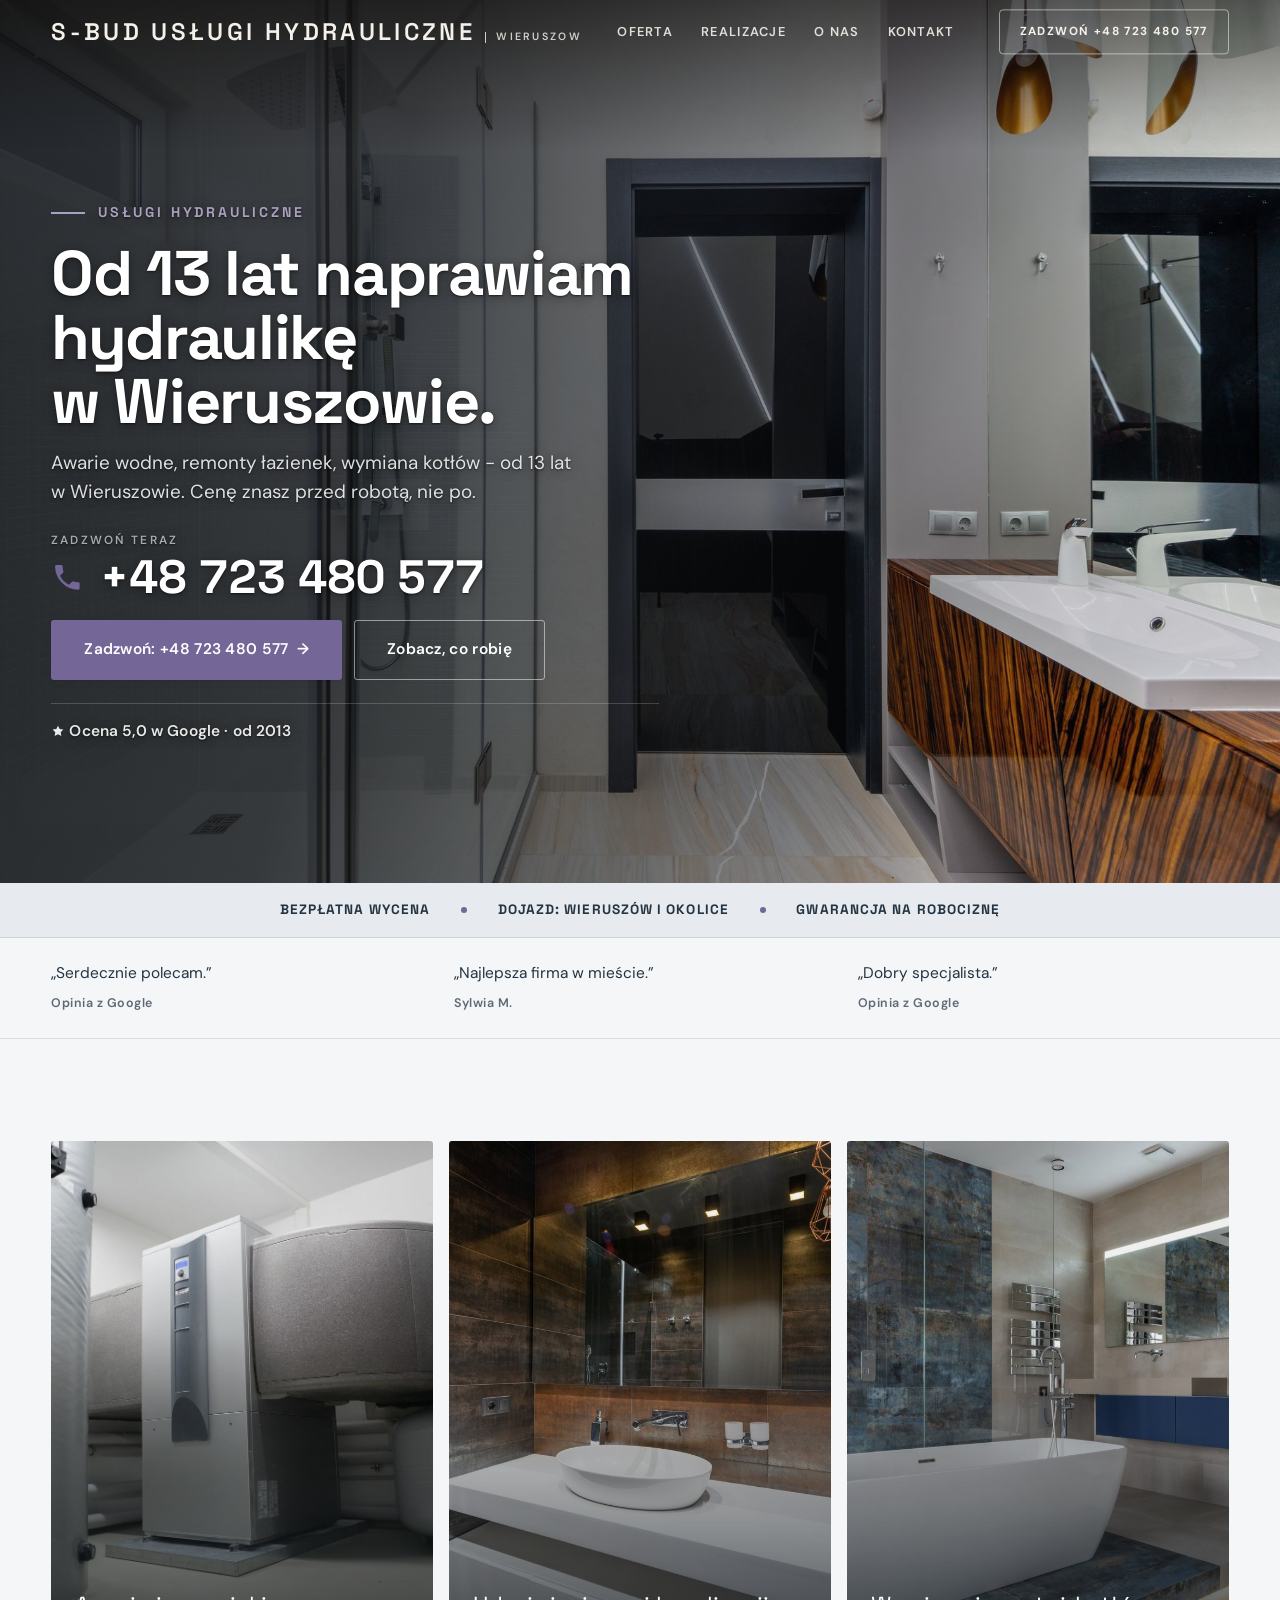
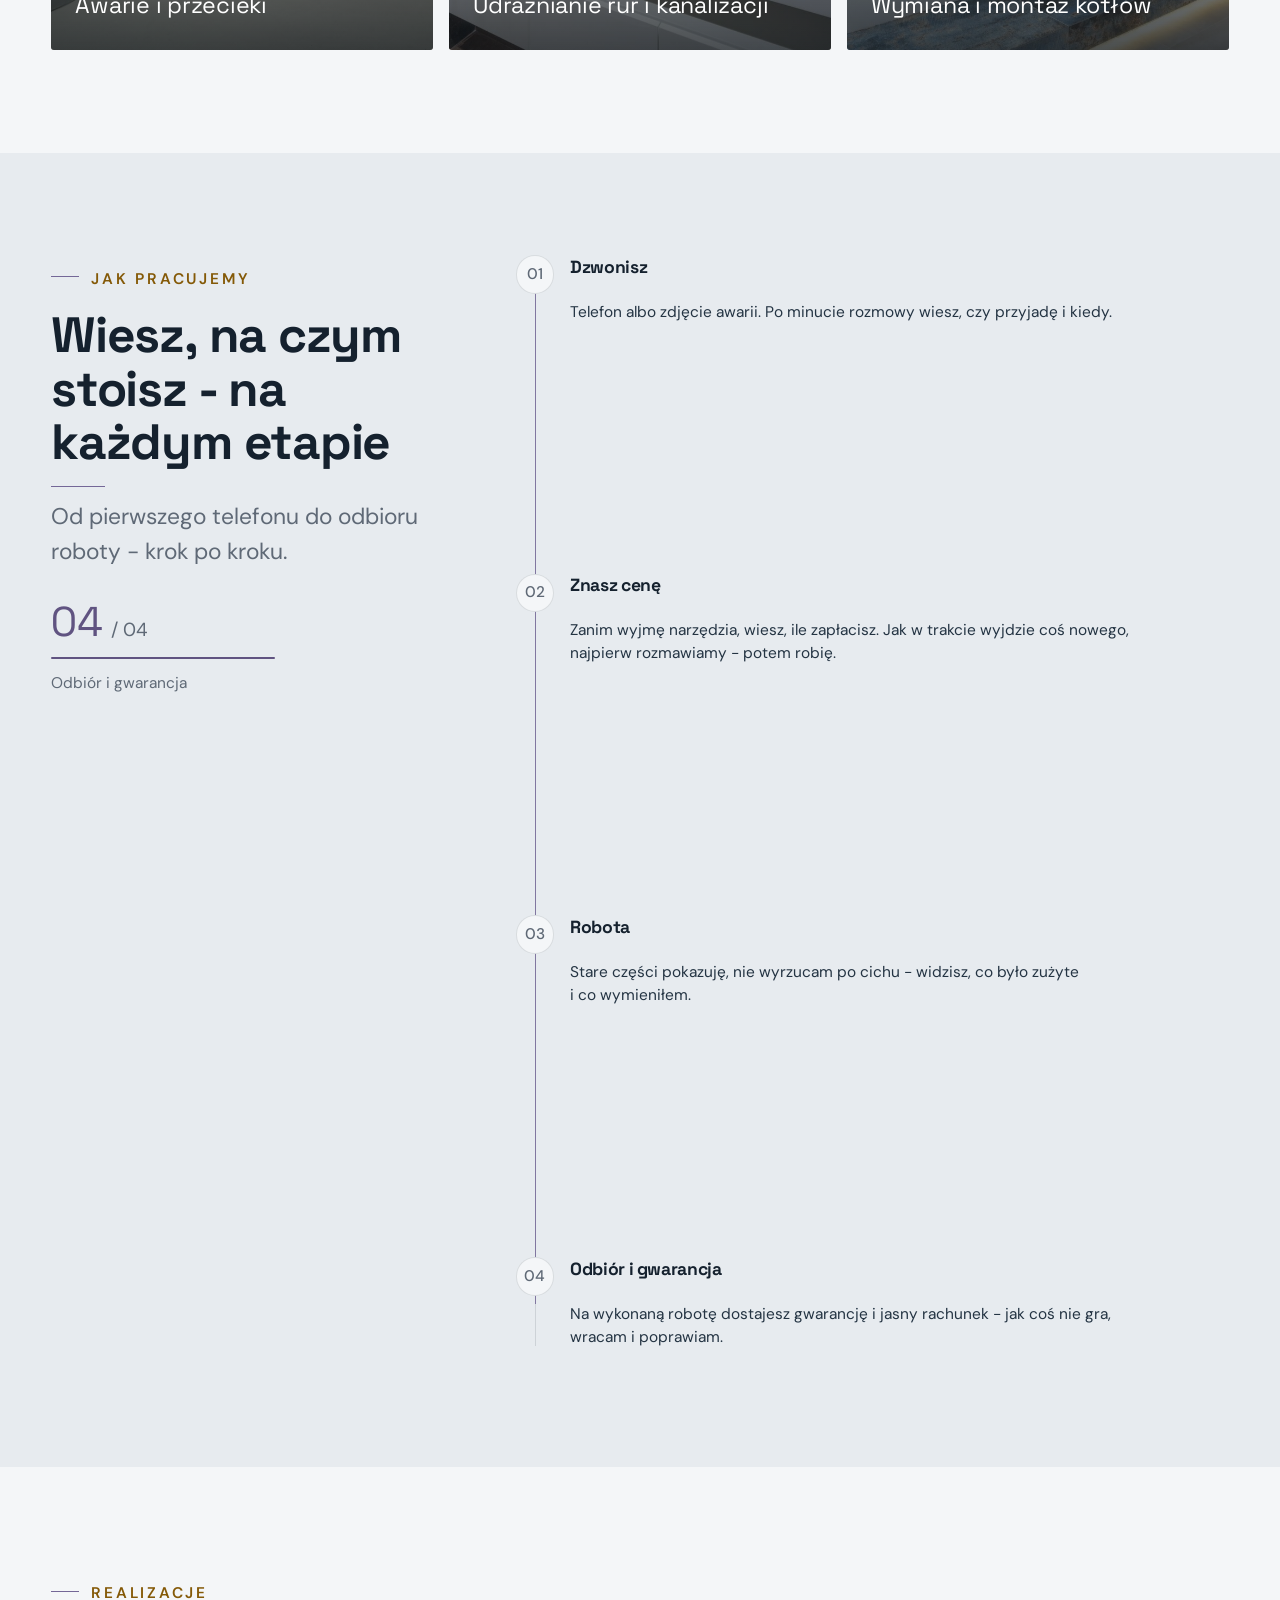
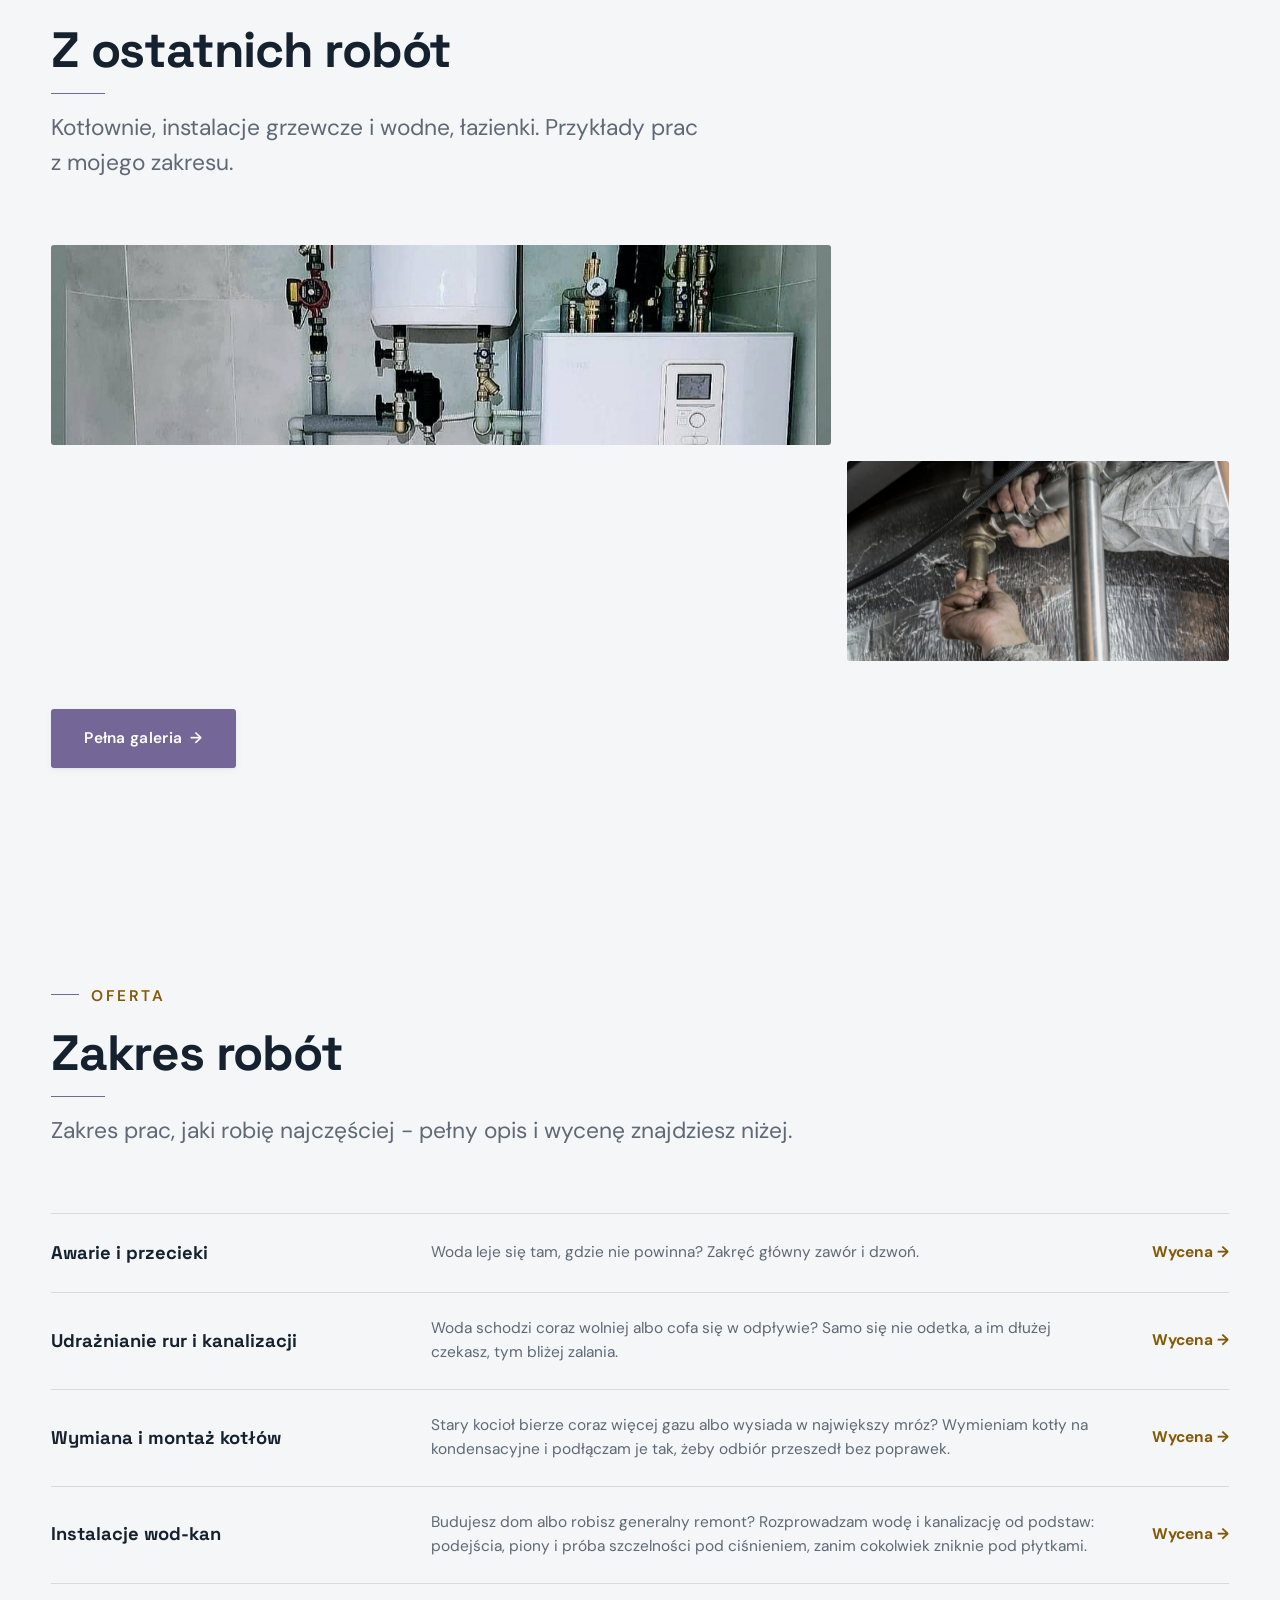
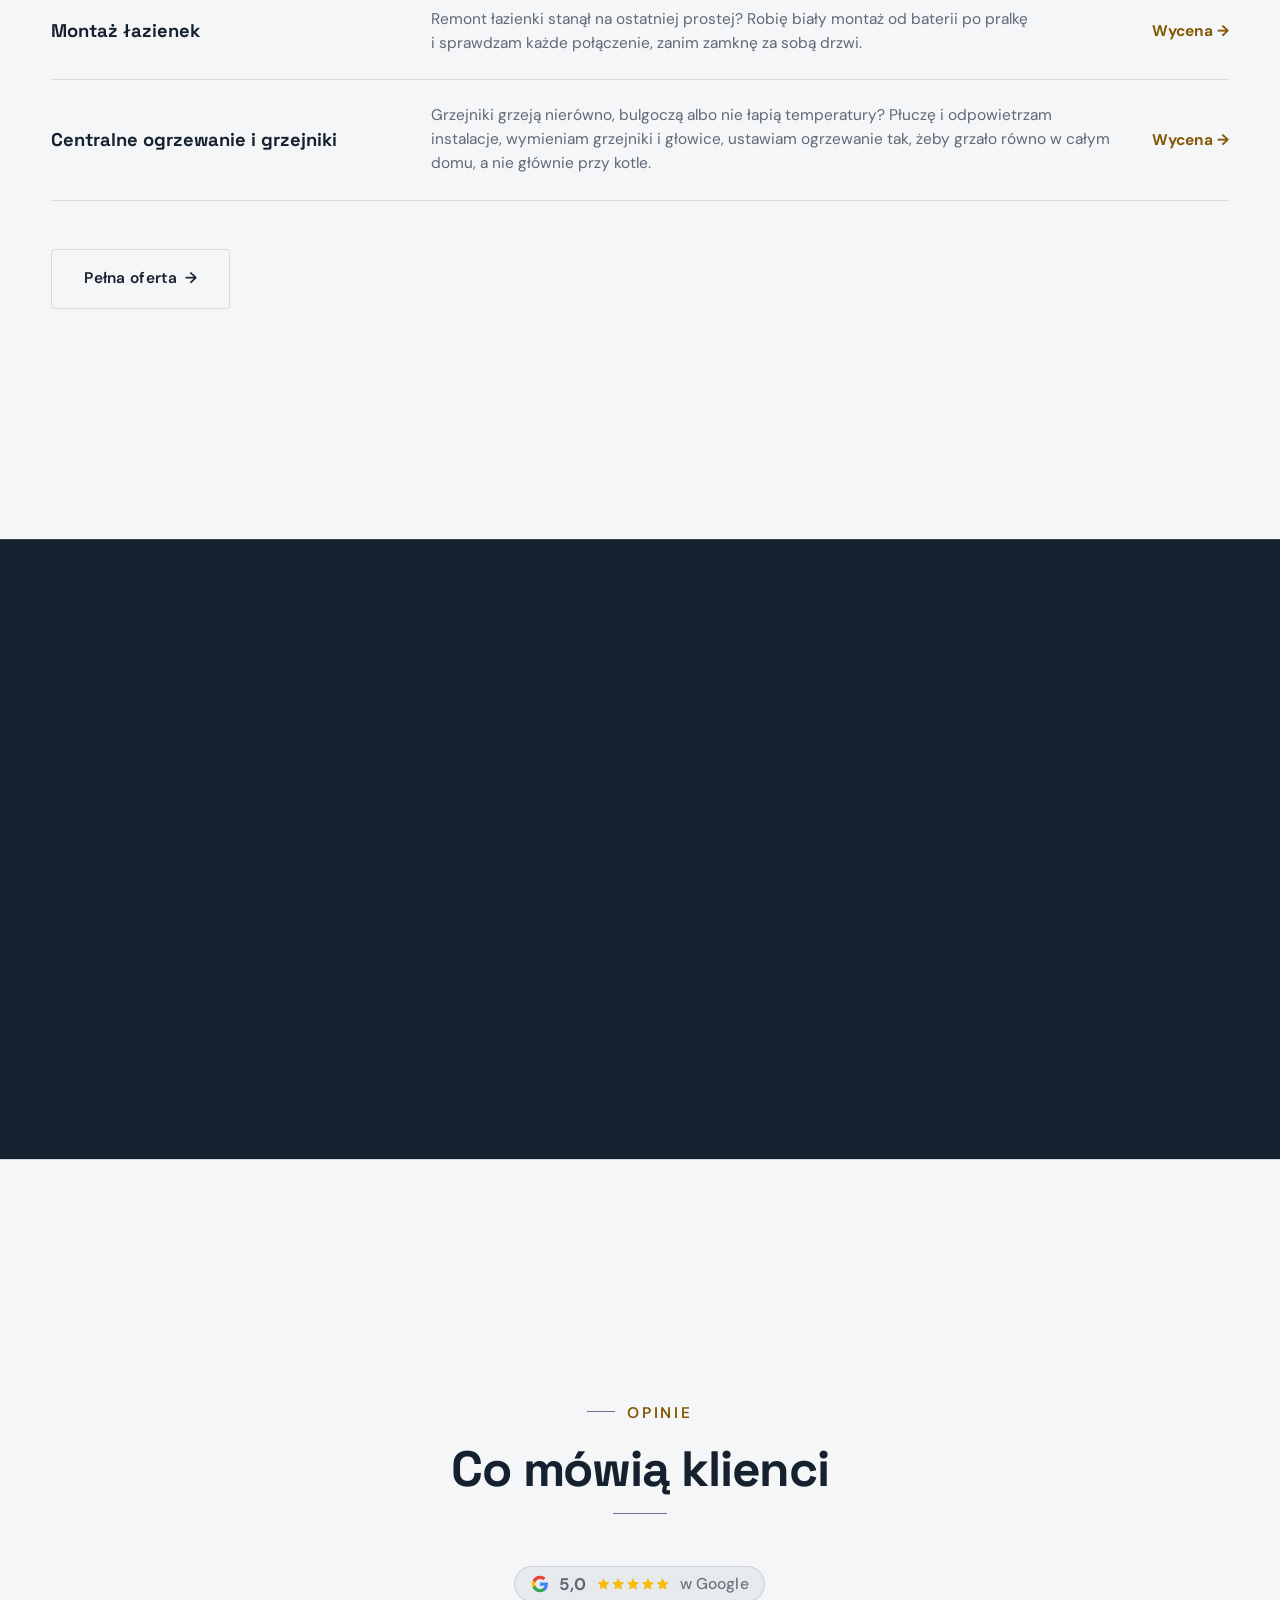
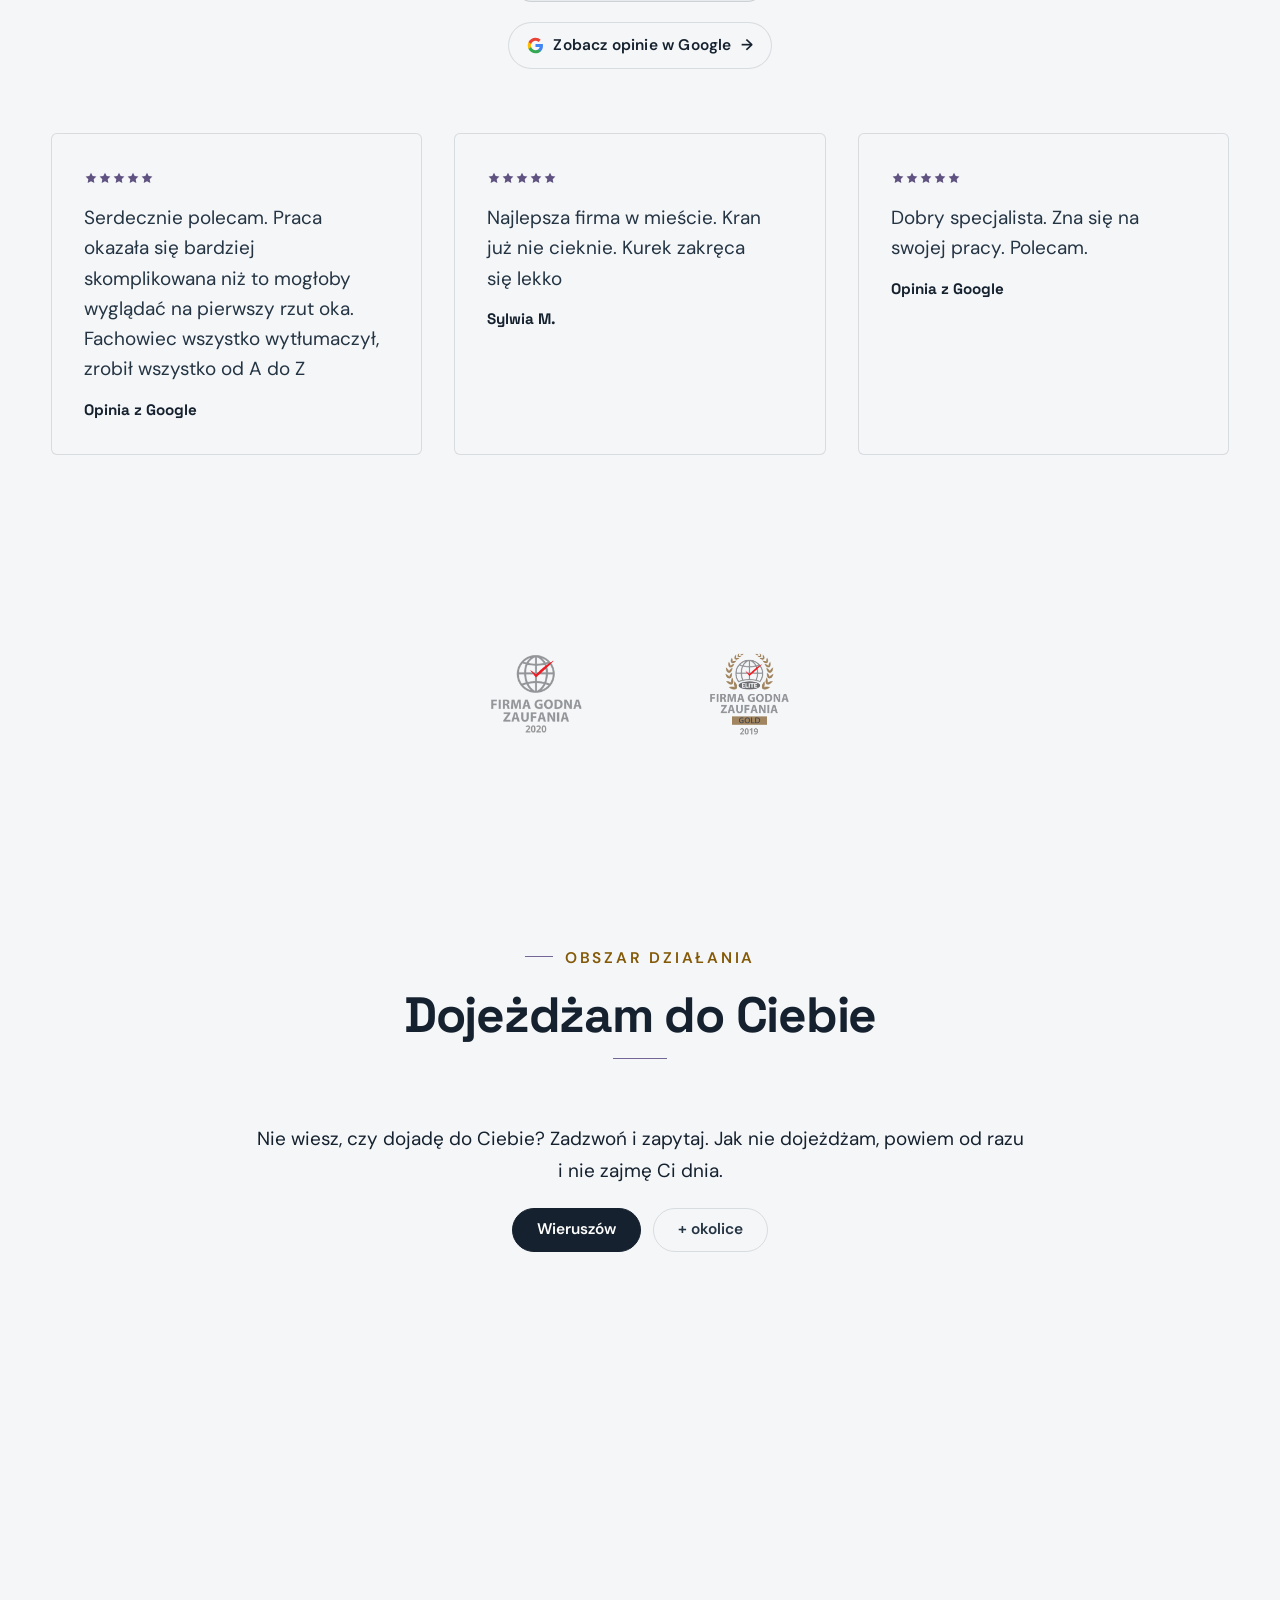
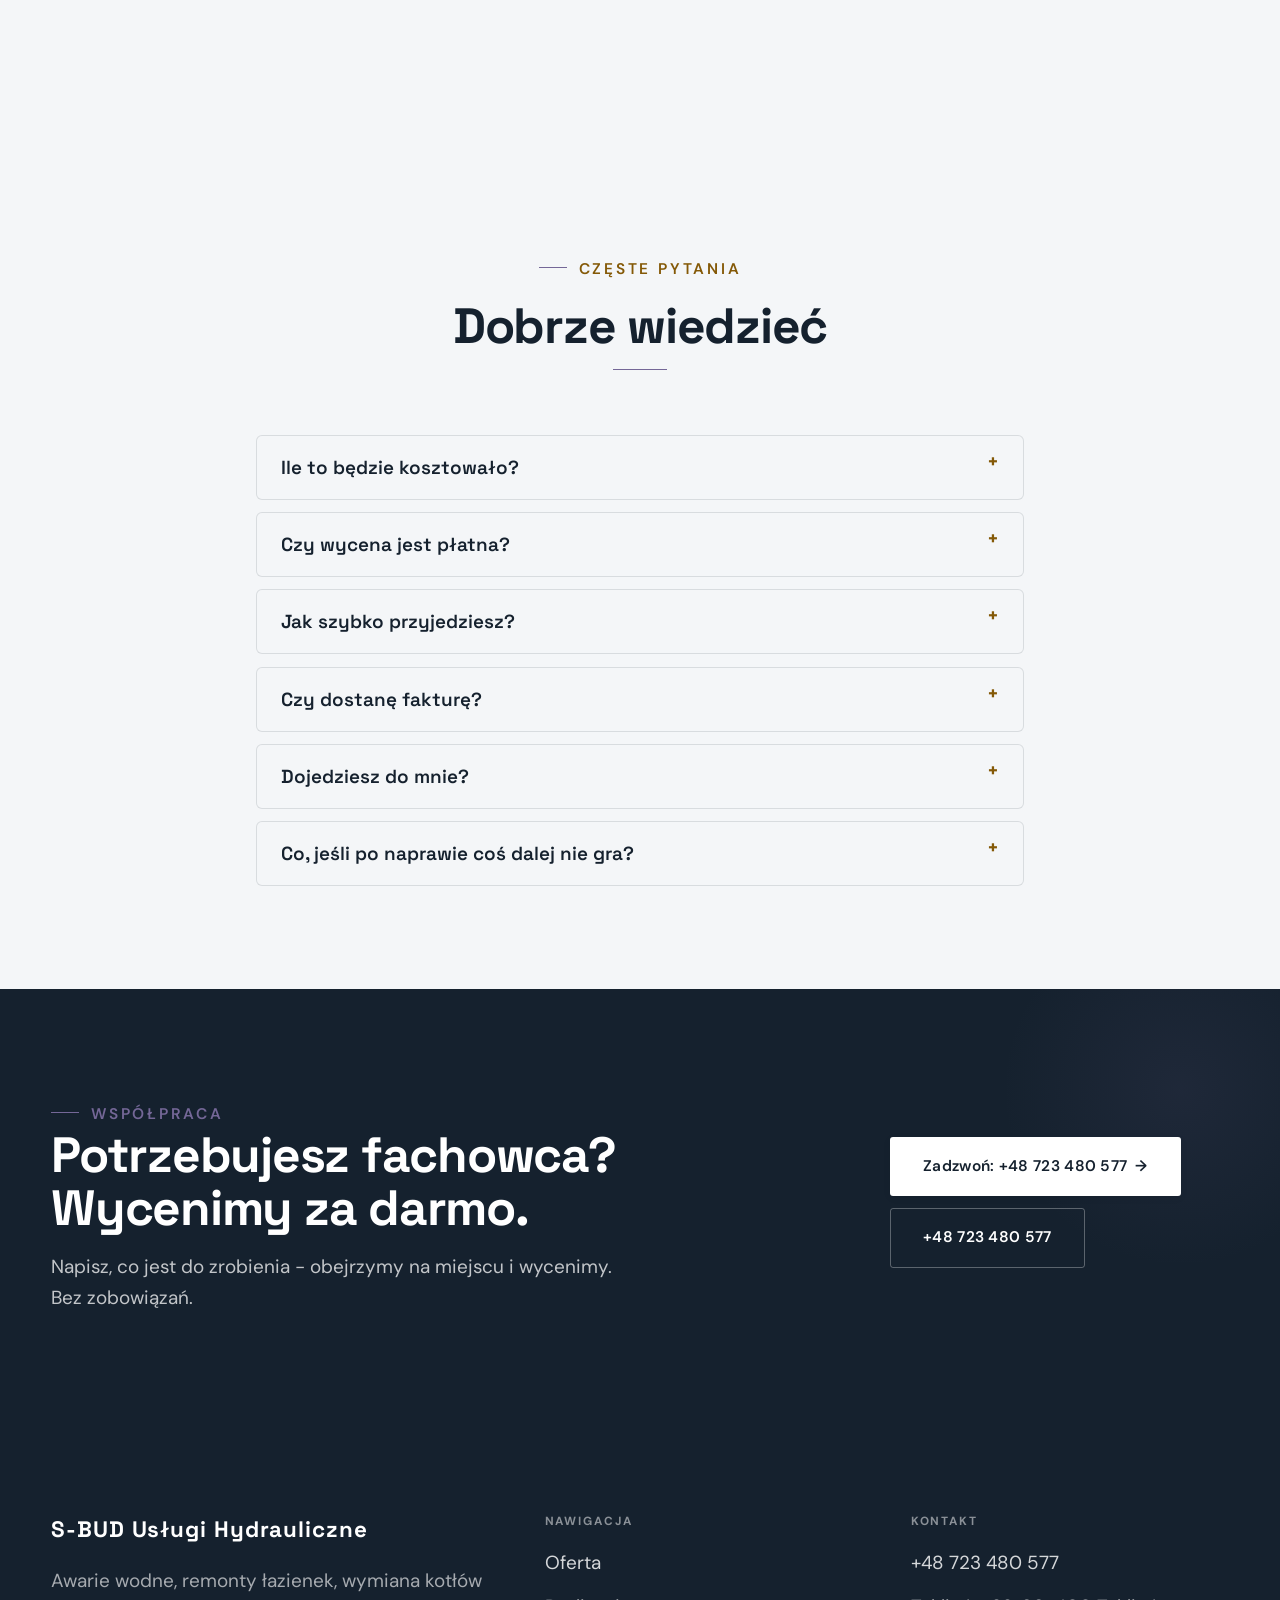
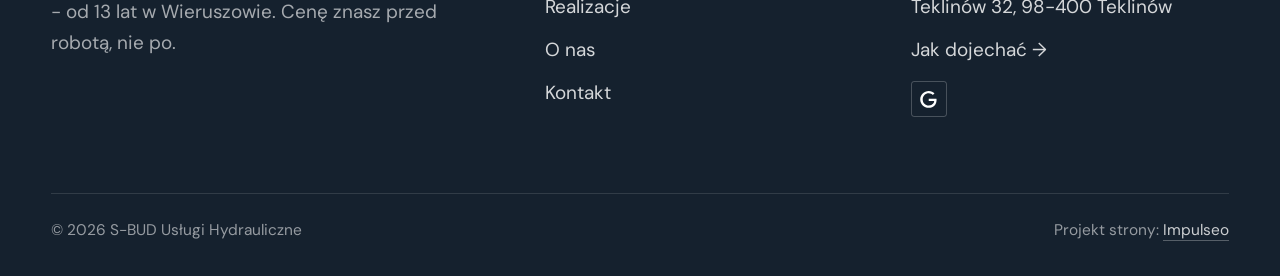
==== index.html @ c556ebfe "Strona demo: s-bud-uslugi-hydrauliczne" ====
<!DOCTYPE html>
<html lang="pl">
<head>
<meta charset="UTF-8">
<meta name="viewport" content="width=device-width, initial-scale=1.0">
<title>S-BUD Usługi Hydrauliczne - hydraulik z dojazdem</title>
<meta name="description" content="Hydraulik w Wieruszowie z dojazdem. Awarie, udrażnianie, instalacje wod-kan, wymiana kotłów. Cenę znasz przed robotą. Zadzwoń: +48 723 480 577.">
<link rel="canonical" href="https://impulseo-pl.github.io/s-bud-uslugi-hydrauliczne/">
<meta name="robots" content="noindex, nofollow">
<meta property="og:type" content="website">
<meta property="og:locale" content="pl_PL">
<meta property="og:site_name" content="S-BUD Usługi Hydrauliczne">
<meta property="og:title" content="S-BUD Usługi Hydrauliczne - hydraulik z dojazdem">
<meta property="og:description" content="Hydraulik w Wieruszowie z dojazdem. Awarie, udrażnianie, instalacje wod-kan, wymiana kotłów. Cenę znasz przed robotą. Zadzwoń: +48 723 480 577.">
<meta property="og:url" content="https://impulseo-pl.github.io/s-bud-uslugi-hydrauliczne/">
<meta property="og:image" content="https://impulseo-pl.github.io/s-bud-uslugi-hydrauliczne/img/og.jpg">
<meta property="og:image:width" content="1200">
<meta property="og:image:height" content="630">
<meta name="twitter:card" content="summary_large_image">
<script type="application/ld+json">{"@context": "https://schema.org", "@type": "Plumber", "name": "S-BUD Usługi Hydrauliczne", "url": "https://impulseo-pl.github.io/s-bud-uslugi-hydrauliczne/", "telephone": "+48723480577", "image": "https://impulseo-pl.github.io/s-bud-uslugi-hydrauliczne/img/og.jpg", "areaServed": "Wieruszów", "sameAs": ["https://maps.google.com/?cid=9906975957184457885&g_mp=Cidnb29nbGUubWFwcy5wbGFjZXMudjEuUGxhY2VzLlNlYXJjaFRleHQQAhgEIAA"]}</script>
<link rel="preconnect" href="https://fonts.googleapis.com">
<link rel="preconnect" href="https://fonts.gstatic.com" crossorigin>
<link href="https://fonts.googleapis.com/css2?family=Space+Grotesk:wght@500;600;700&family=DM+Sans:opsz,wght@9..40,400;9..40,500;9..40,600&display=swap" rel="stylesheet">
<link rel="stylesheet" href="assets/styles.css?v=97920a86">
</head>
<body>

<header class="nav">
  <div class="wrap nav-inner">
    <a class="brand" href="index.html"><span class="name">S-BUD Usługi Hydrauliczne</span><span class="sub">Wieruszów</span></a>
    <nav class="nav-links">
      <a href="oferta.html">Oferta</a>
      <a href="realizacje.html">Realizacje</a>
      <a href="o-nas.html">O nas</a>
      <a href="kontakt.html">Kontakt</a>
      <a href="tel:+48723480577" class="btn btn-accent">Zadzwoń +48 723 480 577</a>
    </nav>
    <button class="nav-toggle" aria-label="Menu"><span></span><span></span><span></span></button>
  </div>
</header>

<main>
<section class="hero-fach">
  <img class="hf-photo" src="img/hero.jpg" fetchpriority="high" data-rotate="img/r1.jpg|img/r2.jpg" alt="S-BUD Usługi Hydrauliczne" width="1640" height="935">
  <div class="hf-panel">
    <div class="hf-inner">
      <span class="hf-kicker">Usługi hydrauliczne</span>
      <h1 class="hf-title">Od 13 lat naprawiam hydraulikę w Wieruszowie. <em></em></h1>
      <p class="hf-lead">Awarie wodne, remonty łazienek, wymiana kotłów - od 13 lat w Wieruszowie. Cenę znasz przed robotą, nie po.</p>
      <a class="hf-phone" href="tel:+48723480577"><span class="hf-phone-lab">Zadzwoń teraz</span><span class="hf-phone-num"><svg class="ico-tel" width="16" height="16" viewBox="0 0 24 24" fill="none" aria-hidden="true"><path d="M6.6 10.8a15.5 15.5 0 0 0 6.6 6.6l2.2-2.2a1 1 0 0 1 1-.24 11.4 11.4 0 0 0 3.6.58 1 1 0 0 1 1 1V20a1 1 0 0 1-1 1A17 17 0 0 1 3 4a1 1 0 0 1 1-1h3.5a1 1 0 0 1 1 1c0 1.25.2 2.46.58 3.6a1 1 0 0 1-.25 1l-2.23 2.2Z" fill="currentColor"/></svg> +48 723 480 577</span></a>
      <div class="hf-actions">
        <a href="tel:+48723480577" class="btn btn-accent">Zadzwoń: +48 723 480 577 <span class="arr">→</span></a>
        <a href="oferta.html" class="btn btn-ghost hf-ghost">Zobacz, co robię</a>
      </div>
      <div class="hf-trust"><svg class="ico-star" width="14" height="14" viewBox="0 0 24 24" style="vertical-align:-2px" aria-hidden="true"><path d="M12 2.8l2.85 5.8 6.4.93-4.63 4.5 1.1 6.37L12 17.4l-5.72 3 1.1-6.37-4.63-4.5 6.4-.93L12 2.8Z" fill="currentColor"/></svg> Ocena 5,0 w Google · od 2013</div>
    </div>
  </div>
</section>
<section class="fach-promise">
  <div class="wrap">
    <ul class="fp-row reveal"><li>Bezpłatna wycena</li><li>Dojazd: Wieruszów i okolice</li><li>Gwarancja na robociznę</li></ul>
  </div>
</section>
<section class="opinie-mini" aria-label="Opinie klientów">
  <div class="wrap">
    <div class="om-row">
      <div class="om-item reveal"><blockquote>„Serdecznie polecam.”</blockquote><span class="om-autor">Opinia z Google</span></div>
      <div class="om-item reveal"><blockquote>„Najlepsza firma w mieście.”</blockquote><span class="om-autor">Sylwia M.</span></div>
      <div class="om-item reveal"><blockquote>„Dobry specjalista.”</blockquote><span class="om-autor">Opinia z Google</span></div>
    </div>
  </div>
</section>
<section class="gateways-band">
  <div class="wrap">
    <div class="gateways">
      <a href="oferta.html" class="gateway reveal"><img src="img/g7.jpg" alt="Awarie i przecieki" loading="lazy" width="1880" height="1253" decoding="async"><span class="g-ttl">Awarie i przecieki</span></a>
      <a href="oferta.html" class="gateway reveal"><img src="img/g8.jpg" alt="Udrażnianie rur i kanalizacji" loading="lazy" width="1600" height="1068" decoding="async"><span class="g-ttl">Udrażnianie rur i kanalizacji</span></a>
      <a href="oferta.html" class="gateway reveal"><img src="img/g9.jpg" alt="Wymiana i montaż kotłów" loading="lazy" width="1600" height="1068" decoding="async"><span class="g-ttl">Wymiana i montaż kotłów</span></a>
    </div>
  </div>
</section>
<section class="proces proces-os fachowcy">
  <div class="wrap proc-grid">
    <div class="proc-side">
      <div class="head reveal">
        <span class="eyebrow">Jak pracujemy</span>
        <h2>Wiesz, na czym stoisz - na każdym etapie</h2>
        <p>Od pierwszego telefonu do odbioru roboty - krok po kroku.</p>
      </div>
      <div class="proc-count" aria-hidden="true"><span class="pc-cur">01</span><span class="pc-all">/ 04</span></div>
      <div class="proc-bar" aria-hidden="true"><i></i></div>
      <p class="proc-now" aria-hidden="true">Dzwonisz</p>
    </div>
    <ol class="proces-line">
      <li class="reveal"><span class="pno">01</span><h3>Dzwonisz</h3><p>Telefon albo zdjęcie awarii. Po minucie rozmowy wiesz, czy przyjadę i kiedy.</p></li>
      <li class="reveal"><span class="pno">02</span><h3>Znasz cenę</h3><p>Zanim wyjmę narzędzia, wiesz, ile zapłacisz. Jak w trakcie wyjdzie coś nowego, najpierw rozmawiamy - potem robię.</p></li>
      <li class="reveal"><span class="pno">03</span><h3>Robota</h3><p>Stare części pokazuję, nie wyrzucam po cichu - widzisz, co było zużyte i co wymieniłem.</p></li>
      <li class="reveal"><span class="pno">04</span><h3>Odbiór i gwarancja</h3><p>Na wykonaną robotę dostajesz gwarancję i jasny rachunek - jak coś nie gra, wracam i poprawiam.</p></li>
    </ol>
  </div>
</section>
<section>
  <div class="wrap">
    <div class="head reveal">
      <span class="eyebrow">Realizacje</span>
      <h2>Z ostatnich robót</h2>
      <p>Kotłownie, instalacje grzewcze i wodne, łazienki. Przykłady prac z mojego zakresu.</p>
    </div>
    <div class="gallery">
      <div class="tile t-two3 reveal"><img src="img/g1.jpg" alt="S-BUD Usługi Hydrauliczne" loading="lazy" width="1080" height="1406" decoding="async"></div>
      <div class="tile t-third reveal"><img src="img/g4.jpg" alt="S-BUD Usługi Hydrauliczne" loading="lazy" width="1857" height="1300" decoding="async"></div>
      <div class="tile t-third reveal"><img src="img/g5.jpg" alt="S-BUD Usługi Hydrauliczne" loading="lazy" width="1880" height="1255" decoding="async"></div>
      <div class="tile t-third reveal"><img src="img/g6.jpg" alt="S-BUD Usługi Hydrauliczne" loading="lazy" width="1796" height="1154" decoding="async"></div>
      <div class="tile t-third reveal"><img src="img/about.jpg" alt="S-BUD Usługi Hydrauliczne" loading="lazy" width="1840" height="1218" decoding="async"></div>
    </div>
    <div style="margin-top:var(--space-7)" class="reveal"><a href="realizacje.html" class="btn btn-accent">Pełna galeria <span class="arr">→</span></a></div>
  </div>
</section>
<section class="fach-uslugi">
  <div class="wrap">
    <div class="head reveal">
      <span class="eyebrow">Oferta</span>
      <h2>Zakres robót</h2>
      <p>Zakres prac, jaki robię najczęściej - pełny opis i wycenę znajdziesz niżej.</p>
    </div>
    <ul class="fu-list">
      <li class="fu-row reveal"><div class="fu-name">Awarie i przecieki</div><div class="fu-desc">Woda leje się tam, gdzie nie powinna? Zakręć główny zawór i dzwoń.</div><a class="fu-cta" href="kontakt.html">Wycena <span class="arr">→</span></a></li>
      <li class="fu-row reveal"><div class="fu-name">Udrażnianie rur i kanalizacji</div><div class="fu-desc">Woda schodzi coraz wolniej albo cofa się w odpływie? Samo się nie odetka, a im dłużej czekasz, tym bliżej zalania.</div><a class="fu-cta" href="kontakt.html">Wycena <span class="arr">→</span></a></li>
      <li class="fu-row reveal"><div class="fu-name">Wymiana i montaż kotłów</div><div class="fu-desc">Stary kocioł bierze coraz więcej gazu albo wysiada w największy mróz? Wymieniam kotły na kondensacyjne i podłączam je tak, żeby odbiór przeszedł bez poprawek.</div><a class="fu-cta" href="kontakt.html">Wycena <span class="arr">→</span></a></li>
      <li class="fu-row reveal"><div class="fu-name">Instalacje wod-kan</div><div class="fu-desc">Budujesz dom albo robisz generalny remont? Rozprowadzam wodę i kanalizację od podstaw: podejścia, piony i próba szczelności pod ciśnieniem, zanim cokolwiek zniknie pod płytkami.</div><a class="fu-cta" href="kontakt.html">Wycena <span class="arr">→</span></a></li>
      <li class="fu-row reveal"><div class="fu-name">Montaż łazienek</div><div class="fu-desc">Remont łazienki stanął na ostatniej prostej? Robię biały montaż od baterii po pralkę i sprawdzam każde połączenie, zanim zamknę za sobą drzwi.</div><a class="fu-cta" href="kontakt.html">Wycena <span class="arr">→</span></a></li>
      <li class="fu-row reveal"><div class="fu-name">Centralne ogrzewanie i grzejniki</div><div class="fu-desc">Grzejniki grzeją nierówno, bulgoczą albo nie łapią temperatury? Płuczę i odpowietrzam instalacje, wymieniam grzejniki i głowice, ustawiam ogrzewanie tak, żeby grzało równo w całym domu, a nie głównie przy kotle.</div><a class="fu-cta" href="kontakt.html">Wycena <span class="arr">→</span></a></li>
    </ul>
    <div style="margin-top:var(--space-7)" class="reveal"><a href="oferta.html" class="btn btn-ghost">Pełna oferta <span class="arr">→</span></a></div>
  </div>
</section>
<section class="stopklatka" aria-hidden="true">
  <div class="stk-bg" style="background-image:url(img/g11.jpg)"></div>
</section>
<section class="opinie">
  <div class="wrap">
    <div class="head center reveal">
      <span class="eyebrow">Opinie</span>
      <h2>Co mówią klienci</h2>
    </div>
    <p class="op-meta reveal"><span class="g-badge"><svg class="gb-ico" viewBox="0 0 24 24" width="18" height="18" aria-hidden="true"><path fill="#4285F4" d="M22.56 12.25c0-.78-.07-1.53-.2-2.25H12v4.26h5.92c-.26 1.37-1.04 2.53-2.21 3.31v2.77h3.57c2.08-1.92 3.28-4.74 3.28-8.09z"/><path fill="#34A853" d="M12 23c2.97 0 5.46-.98 7.28-2.66l-3.57-2.77c-.98.66-2.23 1.06-3.71 1.06-2.86 0-5.29-1.93-6.16-4.53H2.18v2.84C3.99 20.53 7.7 23 12 23z"/><path fill="#FBBC05" d="M5.84 14.09c-.22-.66-.35-1.36-.35-2.09s.13-1.43.35-2.09V7.07H2.18C1.43 8.55 1 10.22 1 12s.43 3.45 1.18 4.93l2.85-2.22.81-.62z"/><path fill="#EA4335" d="M12 5.38c1.62 0 3.06.56 4.21 1.64l3.15-3.15C17.45 2.09 14.97 1 12 1 7.7 1 3.99 3.47 2.18 7.07l3.66 2.84c.87-2.6 3.3-4.53 6.16-4.53z"/></svg><b class="gb-ocena">5,0</b><svg class="gb-stars" viewBox="0 0 90 18" width="74" height="14.8" aria-hidden="true"><g fill="currentColor" opacity=".26"><path transform="translate(0,0)" d="M9 1.6l2.2 4.46 4.92.72-3.56 3.47.84 4.9L9 12.74l-4.4 2.31.84-4.9L1.88 6.68l4.92-.72L9 1.6Z"/><path transform="translate(18,0)" d="M9 1.6l2.2 4.46 4.92.72-3.56 3.47.84 4.9L9 12.74l-4.4 2.31.84-4.9L1.88 6.68l4.92-.72L9 1.6Z"/><path transform="translate(36,0)" d="M9 1.6l2.2 4.46 4.92.72-3.56 3.47.84 4.9L9 12.74l-4.4 2.31.84-4.9L1.88 6.68l4.92-.72L9 1.6Z"/><path transform="translate(54,0)" d="M9 1.6l2.2 4.46 4.92.72-3.56 3.47.84 4.9L9 12.74l-4.4 2.31.84-4.9L1.88 6.68l4.92-.72L9 1.6Z"/><path transform="translate(72,0)" d="M9 1.6l2.2 4.46 4.92.72-3.56 3.47.84 4.9L9 12.74l-4.4 2.31.84-4.9L1.88 6.68l4.92-.72L9 1.6Z"/></g><clipPath id="gs1000"><rect x="0" y="0" width="90.0" height="18"/></clipPath><g fill="#FBBC04" clip-path="url(#gs1000)"><path transform="translate(0,0)" d="M9 1.6l2.2 4.46 4.92.72-3.56 3.47.84 4.9L9 12.74l-4.4 2.31.84-4.9L1.88 6.68l4.92-.72L9 1.6Z"/><path transform="translate(18,0)" d="M9 1.6l2.2 4.46 4.92.72-3.56 3.47.84 4.9L9 12.74l-4.4 2.31.84-4.9L1.88 6.68l4.92-.72L9 1.6Z"/><path transform="translate(36,0)" d="M9 1.6l2.2 4.46 4.92.72-3.56 3.47.84 4.9L9 12.74l-4.4 2.31.84-4.9L1.88 6.68l4.92-.72L9 1.6Z"/><path transform="translate(54,0)" d="M9 1.6l2.2 4.46 4.92.72-3.56 3.47.84 4.9L9 12.74l-4.4 2.31.84-4.9L1.88 6.68l4.92-.72L9 1.6Z"/><path transform="translate(72,0)" d="M9 1.6l2.2 4.46 4.92.72-3.56 3.47.84 4.9L9 12.74l-4.4 2.31.84-4.9L1.88 6.68l4.92-.72L9 1.6Z"/></g></svg><span class="gb-txt">w Google</span></span></p>
    <p class="op-meta reveal"><a class="op-google" href="https://maps.google.com/?cid=9906975957184457885&amp;g_mp=Cidnb29nbGUubWFwcy5wbGFjZXMudjEuUGxhY2VzLlNlYXJjaFRleHQQAhgEIAA" target="_blank" rel="noopener"><svg class="op-g-ico" viewBox="0 0 24 24" width="17" height="17" aria-hidden="true"><path fill="#4285F4" d="M22.56 12.25c0-.78-.07-1.53-.2-2.25H12v4.26h5.92c-.26 1.37-1.04 2.53-2.21 3.31v2.77h3.57c2.08-1.92 3.28-4.74 3.28-8.09z"/><path fill="#34A853" d="M12 23c2.97 0 5.46-.98 7.28-2.66l-3.57-2.77c-.98.66-2.23 1.06-3.71 1.06-2.86 0-5.29-1.93-6.16-4.53H2.18v2.84C3.99 20.53 7.7 23 12 23z"/><path fill="#FBBC05" d="M5.84 14.09c-.22-.66-.35-1.36-.35-2.09s.13-1.43.35-2.09V7.07H2.18C1.43 8.55 1 10.22 1 12s.43 3.45 1.18 4.93l2.85-2.22.81-.62z"/><path fill="#EA4335" d="M12 5.38c1.62 0 3.06.56 4.21 1.64l3.15-3.15C17.45 2.09 14.97 1 12 1 7.7 1 3.99 3.47 2.18 7.07l3.66 2.84c.87-2.6 3.3-4.53 6.16-4.53z"/></svg><span>Zobacz opinie w Google</span><span class="arr">→</span></a></p>
    <div class="opinie-grid">
      <figure class="op-card reveal"><span class="op-star"><svg class="ico-star" width="14" height="14" viewBox="0 0 24 24" style="vertical-align:-2px" aria-hidden="true"><path d="M12 2.8l2.85 5.8 6.4.93-4.63 4.5 1.1 6.37L12 17.4l-5.72 3 1.1-6.37-4.63-4.5 6.4-.93L12 2.8Z" fill="currentColor"/></svg><svg class="ico-star" width="14" height="14" viewBox="0 0 24 24" style="vertical-align:-2px" aria-hidden="true"><path d="M12 2.8l2.85 5.8 6.4.93-4.63 4.5 1.1 6.37L12 17.4l-5.72 3 1.1-6.37-4.63-4.5 6.4-.93L12 2.8Z" fill="currentColor"/></svg><svg class="ico-star" width="14" height="14" viewBox="0 0 24 24" style="vertical-align:-2px" aria-hidden="true"><path d="M12 2.8l2.85 5.8 6.4.93-4.63 4.5 1.1 6.37L12 17.4l-5.72 3 1.1-6.37-4.63-4.5 6.4-.93L12 2.8Z" fill="currentColor"/></svg><svg class="ico-star" width="14" height="14" viewBox="0 0 24 24" style="vertical-align:-2px" aria-hidden="true"><path d="M12 2.8l2.85 5.8 6.4.93-4.63 4.5 1.1 6.37L12 17.4l-5.72 3 1.1-6.37-4.63-4.5 6.4-.93L12 2.8Z" fill="currentColor"/></svg><svg class="ico-star" width="14" height="14" viewBox="0 0 24 24" style="vertical-align:-2px" aria-hidden="true"><path d="M12 2.8l2.85 5.8 6.4.93-4.63 4.5 1.1 6.37L12 17.4l-5.72 3 1.1-6.37-4.63-4.5 6.4-.93L12 2.8Z" fill="currentColor"/></svg></span><blockquote>Serdecznie polecam. Praca okazała się bardziej skomplikowana niż to mogłoby wyglądać na pierwszy rzut oka. Fachowiec wszystko wytłumaczył, zrobił wszystko od A do Z</blockquote><span class="op-autor">Opinia z Google</span></figure>
      <figure class="op-card reveal"><span class="op-star"><svg class="ico-star" width="14" height="14" viewBox="0 0 24 24" style="vertical-align:-2px" aria-hidden="true"><path d="M12 2.8l2.85 5.8 6.4.93-4.63 4.5 1.1 6.37L12 17.4l-5.72 3 1.1-6.37-4.63-4.5 6.4-.93L12 2.8Z" fill="currentColor"/></svg><svg class="ico-star" width="14" height="14" viewBox="0 0 24 24" style="vertical-align:-2px" aria-hidden="true"><path d="M12 2.8l2.85 5.8 6.4.93-4.63 4.5 1.1 6.37L12 17.4l-5.72 3 1.1-6.37-4.63-4.5 6.4-.93L12 2.8Z" fill="currentColor"/></svg><svg class="ico-star" width="14" height="14" viewBox="0 0 24 24" style="vertical-align:-2px" aria-hidden="true"><path d="M12 2.8l2.85 5.8 6.4.93-4.63 4.5 1.1 6.37L12 17.4l-5.72 3 1.1-6.37-4.63-4.5 6.4-.93L12 2.8Z" fill="currentColor"/></svg><svg class="ico-star" width="14" height="14" viewBox="0 0 24 24" style="vertical-align:-2px" aria-hidden="true"><path d="M12 2.8l2.85 5.8 6.4.93-4.63 4.5 1.1 6.37L12 17.4l-5.72 3 1.1-6.37-4.63-4.5 6.4-.93L12 2.8Z" fill="currentColor"/></svg><svg class="ico-star" width="14" height="14" viewBox="0 0 24 24" style="vertical-align:-2px" aria-hidden="true"><path d="M12 2.8l2.85 5.8 6.4.93-4.63 4.5 1.1 6.37L12 17.4l-5.72 3 1.1-6.37-4.63-4.5 6.4-.93L12 2.8Z" fill="currentColor"/></svg></span><blockquote>Najlepsza firma w mieście. Kran już nie cieknie. Kurek zakręca się lekko</blockquote><span class="op-autor">Sylwia M.</span></figure>
      <figure class="op-card reveal"><span class="op-star"><svg class="ico-star" width="14" height="14" viewBox="0 0 24 24" style="vertical-align:-2px" aria-hidden="true"><path d="M12 2.8l2.85 5.8 6.4.93-4.63 4.5 1.1 6.37L12 17.4l-5.72 3 1.1-6.37-4.63-4.5 6.4-.93L12 2.8Z" fill="currentColor"/></svg><svg class="ico-star" width="14" height="14" viewBox="0 0 24 24" style="vertical-align:-2px" aria-hidden="true"><path d="M12 2.8l2.85 5.8 6.4.93-4.63 4.5 1.1 6.37L12 17.4l-5.72 3 1.1-6.37-4.63-4.5 6.4-.93L12 2.8Z" fill="currentColor"/></svg><svg class="ico-star" width="14" height="14" viewBox="0 0 24 24" style="vertical-align:-2px" aria-hidden="true"><path d="M12 2.8l2.85 5.8 6.4.93-4.63 4.5 1.1 6.37L12 17.4l-5.72 3 1.1-6.37-4.63-4.5 6.4-.93L12 2.8Z" fill="currentColor"/></svg><svg class="ico-star" width="14" height="14" viewBox="0 0 24 24" style="vertical-align:-2px" aria-hidden="true"><path d="M12 2.8l2.85 5.8 6.4.93-4.63 4.5 1.1 6.37L12 17.4l-5.72 3 1.1-6.37-4.63-4.5 6.4-.93L12 2.8Z" fill="currentColor"/></svg><svg class="ico-star" width="14" height="14" viewBox="0 0 24 24" style="vertical-align:-2px" aria-hidden="true"><path d="M12 2.8l2.85 5.8 6.4.93-4.63 4.5 1.1 6.37L12 17.4l-5.72 3 1.1-6.37-4.63-4.5 6.4-.93L12 2.8Z" fill="currentColor"/></svg></span><blockquote>Dobry specjalista. Zna się na swojej pracy. Polecam.</blockquote><span class="op-autor">Opinia z Google</span></figure>
    </div>
  </div>
</section>
<section class="odznaki">
  <div class="wrap">
    <ul class="odz-row">
      <li class="odz reveal"><img src="img/odznaka-1.png" alt="Firma Godna Zaufania 2020" loading="lazy" decoding="async" width="154" height="141"></li>
      <li class="odz reveal"><img src="img/odznaka-2.png" alt="Firma Godna Zaufania Elite Gold 2019" loading="lazy" decoding="async" width="154" height="161"></li>
    </ul>
  </div>
</section>
<section class="obszar">
  <div class="wrap">
    <div class="head center reveal">
      <span class="eyebrow">Obszar działania</span>
      <h2>Dojeżdżam do Ciebie</h2>
    </div>
    <p class="obszar-txt reveal" style="text-align:center;max-width:60ch;margin:0 auto 1.4rem">Nie wiesz, czy dojadę do Ciebie? Zadzwoń i zapytaj. Jak nie dojeżdżam, powiem od razu i nie zajmę Ci dnia.</p>
    <ul class="obszar-list reveal"><li class="is-home">Wieruszów</li><li>+ okolice</li></ul>
    <div class="obszar-mapa reveal" style="margin-top:var(--space-7)">
      <iframe title="Obszar działania - Wieruszów i okolice" src="https://maps.google.com/maps?q=51.3144621%2C18.1269503&amp;z=11&amp;output=embed" loading="lazy" referrerpolicy="no-referrer-when-downgrade" style="width:100%;height:clamp(280px,38vh,420px);border:0;display:block;border-radius:var(--r-md)"></iframe>
    </div>
  </div>
</section>
<section class="faq-klinika">
  <div class="wrap">
    <div class="head center reveal">
      <span class="eyebrow">Częste pytania</span>
      <h2>Dobrze wiedzieć</h2>
    </div>
    <div class="faq-list">
      <details class="faq-item reveal"><summary>Ile to będzie kosztowało?</summary><p>Zależy, co się dzieje - dlatego wypytuję przez telefon i od razu podaję widełki. Ostateczną cenę znasz przed robotą, nie po niej.</p></details>
      <details class="faq-item reveal"><summary>Czy wycena jest płatna?</summary><p>Za obejrzenie i wycenę nie biorę pieniędzy. Płacisz za robotę, nie za rozmowę o niej.</p></details>
      <details class="faq-item reveal"><summary>Jak szybko przyjedziesz?</summary><p>Przy zalaniu liczy się każda godzina, więc przy awarii przestawiam grafik. Prace planowane umawiamy z kilkudniowym wyprzedzeniem.</p></details>
      <details class="faq-item reveal"><summary>Czy dostanę fakturę?</summary><p>Tak - VAT albo paragon, jak wolisz. Z firmami i wspólnotami rozliczam się przelewem.</p></details>
      <details class="faq-item reveal"><summary>Dojedziesz do mnie?</summary><p>Granicę wyznacza kalendarz, nie mapa. Przy większej robocie dojeżdżam dalej - zapytaj.</p></details>
      <details class="faq-item reveal"><summary>Co, jeśli po naprawie coś dalej nie gra?</summary><p>Wracam i sprawdzam. Moja wina - poprawiam za darmo; wyszło coś nowego - mówię wprost, co i za ile.</p></details>
    </div>
  </div>
</section>
<section class="cta">
  <div class="wrap">
    <div class="reveal">
      <span class="eyebrow">Współpraca</span>
      <h2>Potrzebujesz fachowca? Wycenimy za darmo.</h2>
      <p>Napisz, co jest do zrobienia - obejrzymy na miejscu i wycenimy. Bez zobowiązań.</p>
    </div>
    <div class="cta-actions reveal">
      <a href="kontakt.html" class="btn btn-light">Zadzwoń: +48 723 480 577 <span class="arr">→</span></a>
      <a href="tel:+48723480577" class="btn btn-ghost btn-ghost-cta">+48 723 480 577</a>
    </div>
  </div>
</section>
</main>

<footer>
  <div class="wrap">
    <div class="foot-grid">
      <div class="foot-brand">
        <div class="name">S-BUD Usługi Hydrauliczne</div>
        <p>Awarie wodne, remonty łazienek, wymiana kotłów - od 13 lat w Wieruszowie. Cenę znasz przed robotą, nie po.</p>
      </div>
      <div class="foot-col">
        <h4>Nawigacja</h4>
        <a href="oferta.html">Oferta</a>
        <a href="realizacje.html">Realizacje</a>
        <a href="o-nas.html">O nas</a>
        <a href="kontakt.html">Kontakt</a>
      </div>
      <div class="foot-col">
        <h4>Kontakt</h4>
        <a href="tel:+48723480577">+48 723 480 577</a>
        <p>Teklinów 32, 98-400 Teklinów</p>
        <a href="https://maps.google.com/?cid=9906975957184457885&g_mp=Cidnb29nbGUubWFwcy5wbGFjZXMudjEuUGxhY2VzLlNlYXJjaFRleHQQAhgEIAA" target="_blank" rel="noopener">Jak dojechać →</a>
      <div class="foot-soc">
        <a class="soc" href="https://maps.google.com/?cid=9906975957184457885&g_mp=Cidnb29nbGUubWFwcy5wbGFjZXMudjEuUGxhY2VzLlNlYXJjaFRleHQQAhgEIAA" target="_blank" rel="noopener" aria-label="Google - S-BUD Usługi Hydrauliczne"><svg viewBox="0 0 24 24" aria-hidden="true" focusable="false"><path d="M12.48 10.92v3.28h7.84c-.24 1.84-.853 3.187-1.787 4.133-1.147 1.147-2.933 2.4-6.053 2.4-4.827 0-8.6-3.893-8.6-8.72s3.773-8.72 8.6-8.72c2.6 0 4.507 1.027 5.907 2.347l2.307-2.307C18.747 1.44 16.133 0 12.48 0 5.867 0 .307 5.387.307 12s5.56 12 12.173 12c3.573 0 6.267-1.173 8.373-3.36 2.16-2.16 2.84-5.213 2.84-7.667 0-.76-.053-1.467-.173-2.053H12.48z" fill="currentColor"/></svg></a>
      </div>
      </div>
    </div>
    <div class="foot-bot">
      <span>© 2026 S-BUD Usługi Hydrauliczne</span>
      <span>Projekt strony: <a class="foot-credit" href="https://impulseo.pl" target="_blank" rel="noopener">Impulseo</a></span>
    </div>
  </div>
</footer>
<div class="sticky-call"><a class="sc-call" href="tel:+48723480577"><svg class="ico-tel" width="16" height="16" viewBox="0 0 24 24" fill="none" aria-hidden="true"><path d="M6.6 10.8a15.5 15.5 0 0 0 6.6 6.6l2.2-2.2a1 1 0 0 1 1-.24 11.4 11.4 0 0 0 3.6.58 1 1 0 0 1 1 1V20a1 1 0 0 1-1 1A17 17 0 0 1 3 4a1 1 0 0 1 1-1h3.5a1 1 0 0 1 1 1c0 1.25.2 2.46.58 3.6a1 1 0 0 1-.25 1l-2.23 2.2Z" fill="currentColor"/></svg> Zadzwoń</a><a class="sc-quote" href="kontakt.html">Zadzwoń: +48 723 480 577</a></div>
<div class="demo-wazne" data-do="2026-10-07" data-cykl="3" hidden><svg class="dw-ico" width="13" height="13" viewBox="0 0 24 24" fill="none" aria-hidden="true"><circle cx="12" cy="12" r="8.6" stroke="currentColor" stroke-width="1.8"/><path d="M12 7.2V12l3.3 2" stroke="currentColor" stroke-width="1.8" stroke-linecap="round"/></svg><span class="dw-txt"></span></div>

<script src="assets/main.js"></script>
</body>
</html>
---- assets/styles.css ----
/* ============================================================
   STOLBASZ — premium, architektoniczny B2B fit-out
   Jasna paleta, zero brązu. System wg premium-web-craft.
   Projekt strony: Impulseo (impulseo.pl)
   ============================================================ */

:root{
  /* PALETA — jasna, architektoniczna, chłodna */
  --paper:#F4F6F8;          /* główne tło */
  --paper-2:#E7EBEF;        /* sekcje alternatywne (chłodny jasny szary) */
  --paper-3:#E7EBEF;        /* delikatne wypełnienia */
  --ink:#15212E;            /* tekst główny — chłodny grafit */
  --ink-soft:#243443;       /* nagłówki drugorzędne */
  --muted:#6B7785;          /* tekst poboczny */
  --line:rgba(21,33,46,.12);/* hairline */
  --accent:#E8A317;         /* stonowany petrol-slate — jedyny akcent */
  --accent-d:#C9870C;
  --accent-soft:rgba(232,163,23,.10);
  --dark:#15212E;           /* sekcje ciemne (stopka/CTA) */

  /* HOVER ZDJĘĆ — JEDEN standard dla całego silnika (decyzja K. 04.08.2026, artefakt z wariantami).
     AKTUALNE (K.+Szymon 09.08.2026, wybór z artefaktu 6 wariantów): zoom 1.05 przy 1.4s -
     przy tak długim czasie mocniejszy kadr NIE skacze, tylko „oddycha". Poprzedni standard
     (1.02 / .55s z 04.08) odbierany jako dynamiczny i szybki.
     Spoczynek lekko przygaszony, ale TYLKO tam, gdzie jest mysz (@media hover:hover) —
     na telefonie zdjęcia zostają w pełnej jasności. */
  --img-zoom:1.05;                   /* K.+Szymon 09.08: wariant F z artefaktu porównawczego */
  --img-rest:brightness(.95) saturate(.99);
  --img-hot:brightness(1.06) saturate(1.05);
  --img-dur:1.4s;                    /* K.+Szymon 09.08 (wariant F): powoli = elegancko */
  --img-ease:cubic-bezier(.16,.84,.44,1);  /* miękki ogon, efekt „oddychania" */

  /* ODSTĘPY — skala 4/8 */
  --space-1:4px; --space-2:8px; --space-3:12px; --space-4:16px; --space-5:24px;
  --space-6:32px; --space-7:48px; --space-8:64px; --space-9:96px; --space-10:128px;

  /* TYPOGRAFIA — fluid clamp() (skala podbita 16.07.2026: większe, czytelniejsze litery — uwaga Adama) */
  --text-sm:clamp(.9rem,.87rem + .12vw,1rem);
  --text-base:clamp(1.08rem,1.04rem + .18vw,1.2rem);
  --text-lg:clamp(1.24rem,1.15rem + .34vw,1.44rem);
  --text-h3:clamp(1.34rem,1.22rem + .55vw,1.66rem);
  --text-h2:clamp(2.1rem,1.66rem + 2.1vw,3.1rem);
  --text-h1:clamp(2.9rem,2.1rem + 4vw,5.1rem);

  /* PROMIENIE — architektoniczne, raczej ostre */
  --r-sm:3px; --r-md:6px; --r-lg:10px;

  /* RUCH */
  --ease:cubic-bezier(.25,.46,.45,.94); --dur:.24s;

  /* CIENIE — miękkie, warstwowe */
  --sh-sm:0 1px 2px rgba(16,24,32,.04), 0 2px 8px rgba(16,24,32,.05);
  --sh-md:0 2px 6px rgba(16,24,32,.05), 0 12px 28px -8px rgba(16,24,32,.12);
  --sh-lg:0 6px 14px rgba(16,24,32,.07), 0 26px 56px -18px rgba(16,24,32,.22);

  --hairline:1px solid var(--line);

  --font-display:'Space Grotesk','Inter',sans-serif;
  --font-body:'DM Sans','Inter',sans-serif;
}

*{box-sizing:border-box;margin:0;padding:0}
html{scroll-behavior:smooth}
body{
  font-family:var(--font-body);
  font-size:var(--text-base);
  line-height:1.65;
  color:var(--ink);
  background:var(--paper);
  -webkit-font-smoothing:antialiased;
  text-rendering:optimizeLegibility;
}
img{max-width:100%;height:auto;display:block}  /* height:auto = width/height z atrybutów trzyma proporcje (TOP#12) */
a{color:inherit;text-decoration:none}

.wrap{width:min(92%,1180px);margin-inline:auto}
section{padding-block:clamp(52px,6.5vw,96px)}

h1,h2,h3{font-family:var(--font-display);font-weight:700;line-height:1.08;letter-spacing:-.02em;color:var(--ink)}
h1{font-size:var(--text-h1);letter-spacing:-.035em}
h2{font-size:var(--text-h2);letter-spacing:-.025em}
h3{font-size:var(--text-h3)}
/* MIARA — długość wiersza. WCAG 2.2 SC 1.4.8: max 80 znaków; Butterick: 45–90.
   68ch daje realnie 72–78 znaków polskiego tekstu, czyli z zapasem pod granicą.
   Wcześniej limit miał TYLKO <p> — <li>, <blockquote> i <dd> nie miały żadnego,
   i to jedyny powód, dla którego 23 bloki na dwóch oddanych stronach jadą po
   83–106 znaków w wierszu (pomiar 07.08.2026, bramka `miara`).
   ⚠️ Listy i definicje ograniczamy TYLKO bez klasy: `ul`/`ol` z klasą to u nas
   układ (siatki kafli, menu), a nie tekst ciągły — tam miarę wyznacza układ. */
/* 60ch, nie 68ch (K. 10.08): po zmianie fontów na węższe kroje (DM Sans i spółka)
   w 68ch mieściło się ~90 znaków - bramka pikselowa słusznie zgłaszała przekroczenie
   granicy 80. Pomiar na żywej przeglądarce: 60ch = 90 znaków, 53ch = ~78 znaków, czyli normę WCAG 1.4.8. */
:root{ --miara:53ch }
p{max-width:min(100%,var(--miara))}
blockquote,
ul:not([class])>li, ol:not([class])>li,
dl:not([class])>dd{max-width:min(100%,var(--miara))}

/* ⚠️ Świadomie BEZ wyjątku `.tile p,.card p,.svc p{max-width:none}`, choć nasuwa się sam:
   te akapity BYŁY już ograniczone (stare `p{max-width:65ch}`), więc „wyjątek" nie odblokowałby
   niczego nowego — tylko ROZLUŹNIŁ stan sprzed zmiany na wszystkich demach naraz.
   `figcaption` żadna z reguł wyżej nie dotyczy, więc też nie potrzebuje zwolnienia. */

/* ŁAMANIE. `balance` wyrównuje długości wierszy w nagłówku, `pretty` pilnuje ostatniego
   wiersza akapitu, żeby nie został w nim jeden wyraz. Obsługiwane od Chrome 117 /
   Safari 17.5; starsze przeglądarki po prostu ignorują tę własność.
   `text-wrap:pretty` nie występowało dotąd ANI RAZ w silniku ani w repo klientów. */
h1,h2,h3,.lead,.lede{text-wrap:balance}
p,li,blockquote,dd{text-wrap:pretty}

.eyebrow{
  font-family:var(--font-body);
  font-size:var(--text-sm);
  font-weight:600;
  letter-spacing:.18em;
  text-transform:uppercase;
  color:var(--accent);
  display:inline-flex;align-items:center;gap:var(--space-3);
}
/* flex:none + margin-top = kreska trzyma się PIERWSZEJ linii. Wcześniej align-items:center
   centrowało ją względem całego bloku i przy zawinięciu (długi kicker typu
   „…WNĘTRZ · LESZNO · OD 2019") druga linia lądowała z brzydkim wcięciem. */
.eyebrow{align-items:flex-start}
.eyebrow>*,.eyebrow{text-wrap:balance}   /* dlugi kicker lamal sie na sierote typu samo „2019" w drugiej linii */
.eyebrow::before{content:"";width:28px;height:1px;background:var(--accent);display:inline-block;flex:none;margin-top:.62em}

.muted{color:var(--muted)}
.lead{font-size:var(--text-lg);line-height:1.55;color:var(--ink-soft);max-width:50ch}

/* ---------- BUTTONS ---------- */
.btn{
  display:inline-flex;align-items:center;gap:var(--space-2);
  font-weight:600;font-size:var(--text-sm);letter-spacing:.02em;
  padding:var(--space-4) var(--space-6);
  border-radius:var(--r-sm);
  transition:transform var(--dur) var(--ease),box-shadow var(--dur) var(--ease),background var(--dur) var(--ease);
  cursor:pointer;border:1px solid transparent;
}
.btn-accent{background:var(--accent);color:#fff;box-shadow:var(--sh-sm)}
.btn-accent:hover{background:var(--accent-d);transform:translateY(-2px);box-shadow:var(--sh-md)}
.btn-accent:active{transform:translateY(0);box-shadow:var(--sh-sm)}
.btn-ghost{background:transparent;color:var(--ink);border-color:var(--line)}
.btn-ghost:hover{border-color:var(--accent);color:var(--accent);transform:translateY(-2px)}
.btn-light{background:#fff;color:var(--ink);box-shadow:var(--sh-sm)}
.btn-light:hover{transform:translateY(-2px);box-shadow:var(--sh-md)}
.btn .arr{transition:transform var(--dur) var(--ease)}
.btn:hover .arr{transform:translateX(4px)}

/* ---------- NAV ---------- */
.nav{
  position:sticky;top:0;z-index:50;
  background:color-mix(in srgb,var(--paper) 88%,transparent);
  backdrop-filter:saturate(140%) blur(10px);
  border-bottom:var(--hairline);
}
.nav-inner{display:flex;align-items:center;justify-content:space-between;gap:var(--space-5);height:72px}
/* ANTY-NACHODZENIE (K. 05.08.2026): długa nazwa firmy + przycisk z pełnym numerem nie mieściły się w pasku
   i flex ściskał linki PONIŻEJ ich treści - "Kontakt" wchodził na ramkę "Zadzwoń +48 ...". Teraz ustępuje
   nazwa marki (skrót wielokropkiem), a menu i przycisk nigdy się nie kurczą ani nie zachodzą na siebie. */
.brand{display:flex;flex-direction:column;line-height:1;min-width:0;flex:0 1 auto}
.brand .name{font-family:var(--font-display);font-weight:800;font-size:1.35rem;letter-spacing:.04em;white-space:nowrap;overflow:hidden;text-overflow:ellipsis}
.brand .sub{font-size:.62rem;letter-spacing:.34em;text-transform:uppercase;color:var(--muted);margin-top:5px;white-space:nowrap;overflow:hidden;text-overflow:ellipsis}
.nav-links{display:flex;align-items:center;gap:var(--space-6);flex:0 0 auto}
.nav-links a{font-size:var(--text-sm);font-weight:500;color:var(--ink-soft);position:relative;padding-block:4px;white-space:nowrap;transition:color var(--dur) var(--ease)}
.nav-links a::after{content:"";position:absolute;left:0;bottom:0;width:0;height:1.5px;background:var(--accent);transition:width var(--dur) var(--ease)}
.nav-links a:hover,.nav-links a.active{color:var(--ink)}
.nav-links a:hover::after,.nav-links a.active::after{width:100%}
.nav-links .btn{padding:var(--space-2) var(--space-5)}
/* przyciski w nav: właściwy kolor (przebij .nav-links a) + bez podkreślenia */
.nav-links a.btn-accent{color:#fff}
.nav-links a.btn-ghost,.nav-links a.btn-light{color:var(--ink)}
/* CTA w pasku: NIE podkreślenie spod linków menu, ale ten sam przelatujący błysk,
   co na wszystkich innych przyciskach (zgłoszenie K. 13.08.2026 - „na hero jest efekt
   światła przechodzącego przez przycisk, na navbarze go nie ma, a mają być identyczne").
   Reguła `.nav-links a::after` jest silniejsza od `.btn::after`, więc trzeba jej
   geometrię wyzerować i wpisać połysk z nazwy - samo `display:none` gasiło efekt. */
.nav-links a.btn::after{
  display:block;content:"";position:absolute;inset:0;z-index:-1;pointer-events:none;
  width:auto;height:auto;border-radius:inherit;   /* kasuje geometrię podkreślenia (width:0;height:1.5px) */
  background:linear-gradient(100deg,transparent 32%,rgba(255,255,255,.20) 50%,transparent 68%);
  translate:-120% 0}
@media (prefers-reduced-motion:no-preference){
  .nav-links a.btn:hover::after{translate:120% 0;transition:translate .75s var(--mt-ease,cubic-bezier(.16,.84,.44,1))}
}
.nav-toggle{display:none;background:none;border:none;cursor:pointer;flex-direction:column;gap:5px;padding:8px}
.nav-toggle span{width:24px;height:2px;background:var(--ink);transition:var(--dur)}
/* Ciasny zakres MIĘDZY menu mobilnym a pełnym pulpitem: zbijamy odstępy i nazwę marki,
   żeby wszystko zmieściło się naturalnie, zanim w ogóle dojdzie do skracania wielokropkiem. */
@media(max-width:1280px) and (min-width:921px){
  .nav-links{gap:var(--space-4)}
  .nav-links .btn{padding:var(--space-2) var(--space-4)}
  .brand .name{font-size:1.15rem}
}

/* ---------- HERO (split) ---------- */
.hero{position:relative;overflow:hidden;border-bottom:var(--hairline)}
.hero-grid{display:grid;grid-template-columns:1.05fr .95fr;gap:clamp(24px,4vw,60px);align-items:center;
  padding-block:clamp(36px,4.5vw,64px)}
.hero-copy .eyebrow{margin-bottom:var(--space-5)}
.hero-copy h1{margin-bottom:var(--space-5)}
.hero-copy .lead{margin-bottom:var(--space-7)}
.hero-actions{display:flex;flex-wrap:wrap;gap:var(--space-4)}
.hero-art{position:relative;aspect-ratio:4/3;border-radius:var(--r-lg);overflow:hidden;box-shadow:var(--sh-lg)}
.hero-art img{width:100%;height:100%;object-fit:cover}
.hero-art::after{content:"";position:absolute;inset:0;background:linear-gradient(180deg,transparent 55%,rgba(18,24,28,.28))}
.hero-badge{position:absolute;left:var(--space-5);bottom:var(--space-5);z-index:2;
  background:rgba(252,252,251,.94);backdrop-filter:blur(4px);
  border-radius:var(--r-md);padding:var(--space-4) var(--space-5);box-shadow:var(--sh-md);max-width:78%}
.hero-badge strong{display:block;font-family:var(--font-display);font-size:1rem;letter-spacing:-.01em}
.hero-badge span{font-size:var(--text-sm);color:var(--muted)}

/* ---------- HERO duży / kinowy (strona główna) ---------- */
.hero-cine{position:relative;min-height:clamp(560px,82vh,840px);min-height:clamp(560px,82svh,840px);display:flex;align-items:center;overflow:hidden;border-bottom:var(--hairline)}
.hero-cine>img{position:absolute;inset:0;width:100%;height:100%;object-fit:cover;z-index:0}
.hero-cine::after{content:"";position:absolute;inset:0;z-index:1;
  background:linear-gradient(95deg,rgba(13,18,23,.86) 0%,rgba(13,18,23,.64) 32%,rgba(13,18,23,.24) 62%,rgba(13,18,23,.04) 100%)}
.hero-cine .wrap{position:relative;z-index:2;padding-block:var(--space-8)}
.hero-cine .hero-copy{max-width:660px}
.hero-cine .eyebrow{color:#fff;margin-bottom:var(--space-5)}
.hero-cine .eyebrow::before{background:#fff}
.hero-cine h1{color:#fff;margin-bottom:var(--space-5);font-size:clamp(2.9rem,2rem + 4.4vw,5.2rem);text-wrap:balance}
.hero-cine .lead{color:rgba(255,255,255,.92);max-width:48ch;margin-bottom:var(--space-7)}
.hero-cine .hero-actions{display:flex;flex-wrap:wrap;gap:var(--space-4)}
/* NISKIE OKNO (laptop z dokiem i paskami przeglądarki ma ~700-780 px wysokości widoku):
   H1 do 5.2rem + długi lead nie mieściły się i przyciski wypadały POD krawędź ekranu -
   klient widział stronę bez ani jednego CTA. Skalujemy w dół, zamiast przycinać treść. */
@media(min-width:821px) and (max-height:820px){
  .hero-cine{min-height:clamp(520px,94svh,780px)}
  .hero-cine .wrap{padding-block:var(--space-6)}
  .hero-cine h1{font-size:clamp(2.2rem,1.5rem + 2.6vw,3.6rem);margin-bottom:var(--space-4)}
  .hero-cine .eyebrow{margin-bottom:var(--space-4)}
  .hero-cine .lead{margin-bottom:var(--space-5);max-width:44ch}
}
@media(max-width:680px){
  .hero-cine{min-height:clamp(520px,76vh,640px);min-height:clamp(520px,76svh,640px);align-items:flex-end}
  .hero-cine::after{background:linear-gradient(0deg,rgba(13,18,23,.9) 6%,rgba(13,18,23,.45) 55%,rgba(13,18,23,.25) 100%)}
  .hero-cine .wrap{padding-bottom:var(--space-9)}
  /* TELEFON (~90% oglądających): lead potrafił zająć 8 linii i zepchnąć CTA poza pierwszy ekran.
     Zwężamy interlinię i skalę - treści nie ucinamy, bo to ona sprzedaje. */
  .hero-cine .lead{font-size:.98rem;line-height:1.5;margin-bottom:var(--space-5)}
  .hero-cine .eyebrow{font-size:.72rem;letter-spacing:.13em;margin-bottom:var(--space-4)}
  .hero-cine .eyebrow::before{width:20px}
  .hero-cine h1{margin-bottom:var(--space-4)}
}

/* full-bleed hero variant (podstrony) */
.pagehead{position:relative;min-height:46vh;min-height:46svh;display:flex;align-items:flex-end;overflow:hidden;border-bottom:var(--hairline)}
.pagehead img{position:absolute;inset:0;width:100%;height:100%;object-fit:cover}
/* 10.08.2026 (decyzja K.): mocniejsze przyciemnienie + cień pod tekstem. Bramka mierzyła na
   nagłówkach podstron 3,38-3,43:1 przy wymaganych 4,5 — jasne zdjęcie (hala, śnieg, niebo)
   podchodziło pod biały tekst. Zdjęcia klientów są różne, więc kontrast musi dawać WARSTWA,
   a nie szczęśliwy dobór kadru. */
.pagehead::after{content:"";position:absolute;inset:0;background:linear-gradient(180deg,rgba(18,24,28,.40),rgba(18,24,28,.76))}
.pagehead .wrap{position:relative;z-index:2;padding-block:var(--space-9);color:#fff}
.pagehead h1{color:#fff;max-width:18ch;text-shadow:0 2px 16px rgba(0,0,0,.55)}
.pagehead .eyebrow{color:#fff}
.pagehead .eyebrow::before{background:#fff}
.pagehead p{color:rgba(255,255,255,.92);margin-top:var(--space-4);max-width:54ch;text-shadow:0 1px 12px rgba(0,0,0,.5)}

/* ---------- STRIP (pasek skrótów / liczby) ---------- */
.strip{background:var(--dark);color:#fff}
/* PASEK HASEŁ — standard 04.08.2026 (decyzja K.): 5 haseł w JEDNYM rzędzie, tekst WYŚRODKOWANY,
   węższe marginesy boczne niż reszta strony (pasek ma iść szerzej), równe wysokości kolumn. */
.strip .wrap{width:min(96%,1440px);display:grid;grid-template-columns:repeat(5,1fr);
  gap:var(--space-5);padding-block:var(--space-7);align-items:stretch}
.strip .item .k{font-family:var(--font-display);font-size:clamp(1.05rem,.82rem + .85vw,1.55rem);
  font-weight:800;letter-spacing:-.02em;color:#fff;line-height:1.18;text-wrap:balance}
.strip .item .v{font-size:var(--text-sm);color:rgba(255,255,255,.66);margin-top:var(--space-2);line-height:1.4}
.strip .item{border-left:2px solid var(--accent);padding-inline:var(--space-4);
  text-align:center;display:flex;flex-direction:column;justify-content:center}
/* liczba kolumn = liczba haseł, żeby ostatnie nie zostawało samo w drugim rzędzie.
   Klasę n-N nadaje multipage.py; domyślnie (bez klasy) pasek jest 5-kolumnowy. */
.strip.n-2 .wrap{grid-template-columns:repeat(2,1fr)}
.strip.n-3 .wrap{grid-template-columns:repeat(3,1fr)}
.strip.n-4 .wrap{grid-template-columns:repeat(4,1fr);gap:var(--space-6)}
.strip.n-4 .item .k{font-size:clamp(1.3rem,1rem + 1.1vw,2rem)}
.strip.n-6 .wrap{grid-template-columns:repeat(6,1fr);gap:var(--space-4)}
.strip.n-6 .item .k{font-size:clamp(.98rem,.8rem + .7vw,1.35rem)}
/* równe łamanie: zamiast "długa linia + jedno słowo" obie linie zbliżonej długości */
.strip .item .k{text-wrap:balance}

/* ---------- SECTION HEAD ---------- */
.head{max-width:48rem;margin-bottom:var(--space-8)}
.head.center{margin-inline:auto;text-align:center}
.head .eyebrow{margin-bottom:var(--space-4)}
.head h2{margin-bottom:var(--space-4)}
.head p{color:var(--muted);font-size:var(--text-lg);line-height:1.55}
.head.center p{margin-inline:auto}

/* ---------- INTRO SPLIT ---------- */
.split{display:grid;grid-template-columns:.92fr 1.08fr;gap:clamp(28px,5vw,80px);align-items:center}
.split.rev{grid-template-columns:1.08fr .92fr}
.split.rev .split-art{order:-1}
.split-art{position:relative;aspect-ratio:5/4;border-radius:var(--r-lg);overflow:hidden;box-shadow:var(--sh-lg)}
.split-art img{width:100%;height:100%;object-fit:cover}
.split-copy h2{margin-bottom:var(--space-5)}
.split-copy p+p{margin-top:var(--space-4)}
.split-copy .btn{margin-top:var(--space-6)}

/* ---------- SERVICES (zakres) ---------- */
.svc-grid{display:grid;grid-template-columns:repeat(auto-fit,minmax(280px,1fr));gap:var(--space-5)}
.svc{background:#fff;border:var(--hairline);border-radius:var(--r-md);padding:var(--space-7) var(--space-6);
  transition:transform var(--dur) var(--ease),box-shadow var(--dur) var(--ease),border-color var(--dur) var(--ease);
  position:relative;overflow:hidden}
.svc::before{content:"";position:absolute;left:0;top:0;width:3px;height:0;background:var(--accent);transition:height var(--dur) var(--ease)}
.svc:hover{transform:translateY(-4px);box-shadow:var(--sh-md);border-color:transparent}
.svc:hover::before{height:100%}
.svc .ic{font-family:var(--font-display);font-size:.8rem;font-weight:700;letter-spacing:.12em;color:var(--accent);margin-bottom:var(--space-4)}
.svc h3{margin-bottom:var(--space-3);font-size:1.22rem}
.svc p{color:var(--muted);font-size:var(--text-base);line-height:1.6}

/* big detailed service rows */
.svc-row{display:grid;grid-template-columns:.8fr 1.2fr;gap:clamp(20px,4vw,60px);align-items:center;padding-block:var(--space-8)}
.svc-row+.svc-row{border-top:var(--hairline)}
.svc-row.rev{grid-template-columns:1.2fr .8fr}
/* Naprzemienny układ wierszy oferty: co drugi wiersz ma zdjęcie po PRAWEJ.
   Było `order:-1` — martwy kod, bo zdjęcie i tak jest pierwszym dzieckiem w HTML,
   więc wszystkie wiersze wyglądały identycznie (zdjęcie zawsze z lewej), a `rev`
   zmieniało tylko szerokość kolumn. Znalezione 29.07.2026 przy różnicowaniu kierunków
   animacji (pomiar pozycji: art.mid 390/502 przy row.mid 756 — zawsze lewa strona). */
.svc-row.rev .svc-row-art{order:2}
.svc-row-art{aspect-ratio:4/3;border-radius:var(--r-md);overflow:hidden;box-shadow:var(--sh-md)}
.svc-row-art img{width:100%;height:100%;object-fit:cover}
.svc-row h3{font-size:1.5rem;margin-bottom:var(--space-4)}
.svc-row .num{font-family:var(--font-display);font-size:.85rem;font-weight:700;letter-spacing:.14em;color:var(--accent);display:block;margin-bottom:var(--space-3)}
.svc-row ul{list-style:none;margin-top:var(--space-4);display:flex;flex-direction:column;gap:var(--space-2)}
.svc-row li{position:relative;padding-left:var(--space-5);color:var(--muted);font-size:var(--text-base)}
.svc-row li::before{content:"";position:absolute;left:0;top:.62em;width:8px;height:1px;background:var(--accent)}

/* ---------- GALLERY (realizacje) ---------- */
.gallery{display:grid;grid-template-columns:repeat(12,1fr);gap:var(--space-4);grid-auto-rows:200px}
/* GALERIA MASONRY — pionowe zdjęcia (portrety beauty/wellness) bez przycinania: kolumny, height auto */
.gallery-masonry{column-count:3;column-gap:var(--space-4)}
@media(max-width:900px){.gallery-masonry{column-count:2}}
@media(max-width:560px){.gallery-masonry{column-count:1}}
.gallery-masonry .m-tile{break-inside:avoid;margin:0 0 var(--space-4);padding:0;position:relative;overflow:hidden;border-radius:var(--r-md);border:1px solid var(--line)}
.gallery-masonry .m-tile img{width:100%;height:auto;display:block}
.gallery-masonry .m-tile .cap{position:absolute;left:0;right:0;bottom:0;padding:var(--space-4);color:#fff;background:linear-gradient(0deg,rgba(0,0,0,.55),transparent);font-size:var(--text-sm)}
.gallery-masonry .m-tile .cap small{display:block;font-weight:400;opacity:.78;letter-spacing:.04em;text-transform:uppercase;font-size:.66rem;margin-top:3px}
.tile{position:relative;overflow:hidden;border-radius:var(--r-md);box-shadow:var(--sh-sm);
  transition:transform var(--dur) var(--ease),box-shadow var(--dur) var(--ease)}
.tile img{width:100%;height:100%;object-fit:cover;
  transition:transform var(--img-dur) var(--img-ease),filter var(--img-dur) var(--img-ease)}
.tile:hover{box-shadow:var(--sh-md)}
.tile .cap{position:absolute;left:0;right:0;bottom:0;padding:var(--space-5) var(--space-4) var(--space-4);
  /* mocniejszy spad + cien pod tekstem: na JASNYCH zdjeciach klienta (biale fronty, sciany)
     slaby gradient dawal kontrast ~1.5:1 zamiast wymaganych 3.6:1 (bramka wygladu, 10.08.2026) */
  background:linear-gradient(transparent 10%,rgba(18,24,28,.55) 40%,rgba(18,24,28,.88) 68%,rgba(18,24,28,.99));color:#fff;
  text-shadow:0 1px 2px rgba(0,0,0,.85),0 2px 10px rgba(0,0,0,.55);
  font-size:var(--text-sm);font-weight:600;letter-spacing:.01em;
  opacity:0;transform:translateY(8px);transition:var(--dur) var(--ease)}
.tile:hover .cap{opacity:1;transform:translateY(0)}
.tile .cap small{display:block;font-weight:400;opacity:.78;letter-spacing:.04em;text-transform:uppercase;font-size:.66rem;margin-top:3px}
/* bento spans */
.t-wide{grid-column:span 6}
.t-tall{grid-column:span 6;grid-row:span 2}
.t-std{grid-column:span 6}
.t-third{grid-column:span 4}
.t-two3{grid-column:span 8}

/* ---------- TRUST / WIARYGODNOŚĆ ---------- */
.trust{background:var(--paper-2)}
.trust-grid{display:grid;grid-template-columns:repeat(auto-fit,minmax(240px,1fr));gap:var(--space-5);margin-top:var(--space-7)}
.trust-card{background:#fff;border-radius:var(--r-md);padding:var(--space-7) var(--space-6);box-shadow:var(--sh-sm);border-top:3px solid var(--accent)}
.trust-card .big{font-family:var(--font-display);font-size:clamp(1.8rem,1.3rem + 1.6vw,2.6rem);font-weight:800;letter-spacing:-.02em;color:var(--ink);line-height:1}
.trust-card h3{font-size:1.12rem;margin:var(--space-3) 0 var(--space-2)}
.trust-card p{color:var(--muted);font-size:var(--text-base);line-height:1.55}

/* ---------- CTA band ---------- */
.cta{background:var(--dark);color:#fff;position:relative;overflow:hidden}
/* telefon w CTA: na ciemnym tle biały (domyślnie), rodziny z JASNYM tłem CTA
   nadpisują to u siebie - wcześniej kolor siedział w stylu inline i wygrywał z rodziną. */
.cta .btn-ghost-cta{color:#fff;border-color:rgba(255,255,255,.3)}
.cta .wrap{display:grid;grid-template-columns:1.4fr .6fr;gap:var(--space-7);align-items:center;position:relative;z-index:2}
.cta h2{color:#fff;max-width:20ch}
.cta p{color:rgba(255,255,255,.74);margin-top:var(--space-4)}
.cta-actions{display:flex;flex-direction:column;gap:var(--space-3);align-items:flex-start}
.cta::before{content:"";position:absolute;right:-80px;top:-80px;width:360px;height:360px;border-radius:50%;
  background:radial-gradient(circle,var(--accent-soft),transparent 70%)}

/* ---------- CONTACT ---------- */
.contact-grid{display:grid;grid-template-columns:.85fr 1.15fr;gap:clamp(28px,4vw,56px);align-items:start}
.info-list{display:flex;flex-direction:column;gap:var(--space-2)}
.info-row{display:flex;gap:var(--space-4);align-items:flex-start;padding-block:var(--space-4);border-bottom:var(--hairline)}
.info-row .ic{flex:none;width:42px;height:42px;display:grid;place-items:center;border-radius:50%;
  background:var(--accent-soft);color:var(--accent);font-size:1.05rem}
.info-row .lbl{font-size:.72rem;letter-spacing:.14em;text-transform:uppercase;color:var(--muted)}
.info-row .val{font-weight:600;font-size:var(--text-base);margin-top:2px}
.info-row a.val:hover{color:var(--accent)}
.map{border:none;border-radius:var(--r-lg);box-shadow:var(--sh-md);width:100%;height:100%;min-height:380px;filter:grayscale(.2) contrast(1.02)}
.form{background:#fff;border:var(--hairline);border-radius:var(--r-lg);padding:clamp(24px,3vw,40px);box-shadow:var(--sh-sm)}
.form .fld{margin-bottom:var(--space-5)}
.form label{display:block;font-size:var(--text-sm);font-weight:600;margin-bottom:var(--space-2)}
.form input,.form textarea{width:100%;font-family:inherit;font-size:var(--text-base);color:var(--ink);
  padding:var(--space-4);border:var(--hairline);border-radius:var(--r-sm);background:var(--paper);transition:border-color var(--dur)}
.form input:focus,.form textarea:focus{outline:none;border-color:var(--accent);background:#fff}
.form textarea{resize:vertical;min-height:120px}
.form .note{font-size:var(--text-sm);color:var(--muted);margin-top:var(--space-3)}

/* ---------- FOOTER ---------- */
footer{background:var(--dark);color:#fff;padding-block:var(--space-9) var(--space-6)}
.foot-grid{display:grid;grid-template-columns:1.4fr 1fr 1fr;gap:var(--space-7);margin-bottom:var(--space-8)}
.foot-brand .name{font-family:var(--font-display);font-weight:800;font-size:1.4rem;letter-spacing:.04em}
.foot-brand p{color:rgba(255,255,255,.62);margin-top:var(--space-4);font-size:var(--text-base);max-width:38ch}
.foot-col h4{font-size:.74rem;letter-spacing:.16em;text-transform:uppercase;color:rgba(255,255,255,.5);margin-bottom:var(--space-4)}
.foot-col a,.foot-col p{display:block;color:rgba(255,255,255,.82);font-size:var(--text-base);margin-bottom:var(--space-3)}
.foot-col a:hover{color:#fff}
.foot-bot{border-top:1px solid rgba(255,255,255,.12);padding-top:var(--space-5);display:flex;justify-content:space-between;flex-wrap:wrap;gap:var(--space-3);
  font-size:var(--text-sm);color:rgba(255,255,255,.55)}
.foot-bot a:hover{color:#fff}
/* Podpis w stopce = klikalny link do impulseo.pl (31.07.2026). Ma być WIDOCZNIE klikalny,
   ale nie krzyczeć - stąd sam kolor jaśniejszy + delikatne podkreślenie na najeździe. */
.foot-bot a.foot-credit{color:rgba(255,255,255,.78);text-decoration:none;border-bottom:1px solid rgba(255,255,255,.28)}
.foot-bot a.foot-credit:hover{color:#fff;border-bottom-color:#fff}

/* ---------- REVEAL ---------- */
.reveal{opacity:0;transform:translateY(22px);transition:opacity .6s var(--ease),transform .6s var(--ease)}
.reveal.in{opacity:1;transform:none}

/* ---------- RESPONSIVE ---------- */
@media(max-width:920px){
  .hero-grid,.split,.split.rev,.svc-row,.svc-row.rev,.cta .wrap,.contact-grid,.foot-grid{grid-template-columns:1fr}
  .split.rev .split-art,.svc-row.rev .svc-row-art{order:0}
  .hero-art{aspect-ratio:16/10;max-height:420px}
  .strip .wrap,.strip.n-2 .wrap,.strip.n-3 .wrap,.strip.n-4 .wrap,.strip.n-6 .wrap{grid-template-columns:repeat(2,1fr);gap:var(--space-6)}
  .strip .item .k,.strip.n-6 .item .k{font-size:clamp(1.3rem,1.1rem + 1vw,2rem)}
  .gallery{grid-auto-rows:180px}
  .t-wide,.t-tall,.t-std,.t-third,.t-two3{grid-column:span 6}
  .t-tall{grid-row:span 1}
  .cta-actions{flex-direction:row;flex-wrap:wrap}
  .foot-grid{gap:var(--space-6)}
}
@media(max-width:680px){
  .nav-links{position:fixed;inset:72px 0 auto 0;background:var(--paper);flex-direction:column;align-items:stretch;
    gap:0;padding:var(--space-4) 6%;border-bottom:var(--hairline);box-shadow:var(--sh-md);
    transform:translateY(-120%);transition:transform var(--dur) var(--ease)}
  .nav-links.open{transform:translateY(0)}
  .nav-links a{padding-block:var(--space-4);border-bottom:var(--hairline)}
  .nav-links .btn{margin-top:var(--space-3);justify-content:center}
  .nav-toggle{display:flex}
  .strip .wrap,.strip.n-2 .wrap,.strip.n-3 .wrap,.strip.n-4 .wrap,.strip.n-6 .wrap{grid-template-columns:1fr}
  .gallery{grid-template-columns:repeat(6,1fr)}
  .foot-grid{grid-template-columns:1fr}
}
@media(prefers-reduced-motion:reduce){
  /* audyt 09.08 TOP#14: samo skrócenie duration przy animacji INFINITE = stroboskop
     (pętla .01ms miga ekranem); iteration-count:1 gasi pętlę naprawdę. Pseudoelementy
     też - tła hero (gastro/studio) animują ::before/img, blanket na * ich nie łapał. */
  *,*::before,*::after{animation-duration:.01ms!important;animation-iteration-count:1!important;animation-delay:0s!important;transition:none!important}
  .reveal{opacity:1!important;transform:none!important}
  html{scroll-behavior:auto}
}

/* ============================================================
   PREMIUM LAYER — destylat deep-researchu branż (anty-AI, spokój).
   Zmienne STOLBASZ (--accent/--ink/--paper/--line/--dark). Ruch ledwo
   zauważalny, krzywa cubic-bezier(.16,.84,.44,1); prefers-reduced-motion
   pokryte blanketem wyżej. Karty hairline zamiast cieni = #1 sygnał „nie-AI".
   ============================================================ */

/* więcej oddechu między sekcjami (liderzy: 110-130px) */
section{padding-block:clamp(64px,8vw,128px)}

/* 1) Aksamitny reveal — dłuższa, miękka krzywa zamiast „skoku" */
.reveal{transition:opacity .9s cubic-bezier(.16,.84,.44,1),transform .9s cubic-bezier(.16,.84,.44,1);will-change:opacity,transform}
/* stagger TYLKO w galerii (tam pozycja = porządek dzieci) */
.gallery .reveal:nth-child(2){transition-delay:.07s}
.gallery .reveal:nth-child(3){transition-delay:.14s}
.gallery .reveal:nth-child(4){transition-delay:.21s}
.gallery .reveal:nth-child(5){transition-delay:.28s}
.gallery .reveal:nth-child(6){transition-delay:.35s}

/* 2) Hero STATYCZNY na .hero-cine — Ken Burns CAŁKIEM WYŁĄCZONY 26.06 (3. zgłoszenie Szymona).
   GENEZA: animowanie scale na <img> hero z teksturami (cegły/framugi) re-samplinguje obraz
   klatka po klatce → na części ekranów drobne drganie/shimmer = „heroshot się trzęsie".
   translateY usunięto wcześniej, scale-only + will-change/GPU NIE wystarczyły do GWARANCJI gładkości.
   Krzysztof zażądał pewności („make sure, że błąd się nie pojawi") > efekt. Zero animacji = 0% drgania.
   Delikatny zoom zostaje TYLKO w pełnoekranowych hero gastro/studio (hg-bg/hs-bg — tło, inny
   mechanizm, chwalone, nigdy nie zgłaszane). NIE wracać do KB na .hero-cine bez realnego testu
   na sprzęcie klienta — to ryzyko regresji „trzęsienia”. */
/* BEZPIECZNY "wow" na hero = jednorazowy FADE-IN (opacity), nie zoom.
   opacity nie dotyka bitmapy → gładkie na KAŻDYM zdjęciu/ekranie/GPU, zero ryzyka migotania.
   Geometryczny ruch (scale/translate) na .hero-cine jest ZAKAZANY (bramka pilnuje). */
@keyframes heroFade{from{opacity:0}to{opacity:1}}
.hero-cine>img{transform:none;animation:heroFade 1.1s ease-out both}

/* 3) Akcentowy hairline pod nagłówkiem sekcji, który „rysuje się" przy wejściu */
.head h2{position:relative;padding-bottom:18px}
.head h2::after{content:"";position:absolute;left:0;bottom:0;height:1px;width:0;background:var(--accent);transition:width 1s cubic-bezier(.16,.84,.44,1) .15s}
.head.center h2::after{left:50%;transform:translateX(-50%)}
.head.reveal.in h2::after,.head.center.reveal.in h2::after{width:54px}

/* 4) Karty HAIRLINE zamiast cieni/zaokrągleń (najmocniejszy anty-AI detal) */
.svc{background:transparent;border:1px solid var(--line);border-radius:var(--r-sm);box-shadow:none}
.svc:hover{box-shadow:none;border-color:var(--accent);transform:translateY(-3px)}
.trust-card{background:transparent;box-shadow:none;border:1px solid var(--line);border-top:2px solid var(--accent);border-radius:var(--r-sm)}
.tile{box-shadow:none;border-radius:var(--r-sm)}
.tile:hover{box-shadow:none}

/* 5) Sticky-nav kondensuje się po przewinięciu (sygnał dopracowania) */
.nav{transition:box-shadow .4s ease,background .4s ease}
.nav.is-stuck{box-shadow:0 1px 0 var(--line),0 14px 30px -24px rgba(0,0,0,.45)}
.nav-inner{transition:height .35s var(--ease)}
.nav.is-stuck .nav-inner{height:60px}

/* 6) MANIFESTO — pełnoekranowy cytat-bohater (zastępuje generyczne „Dlaczego my") */
.manifesto{background:var(--paper-2);text-align:center}
.manifesto .wrap{max-width:60rem}
.manifesto p{font-family:var(--font-display);font-style:italic;font-size:clamp(1.6rem,1rem + 2.4vw,2.8rem);line-height:1.32;color:var(--ink-soft);margin-inline:auto;max-width:26ch;position:relative;padding-top:var(--space-8)}
.manifesto p::before{content:"";position:absolute;top:0;left:50%;transform:translateX(-50%);width:54px;height:1px;background:var(--accent)}
.manifesto p span{color:var(--accent);font-style:italic}

/* 7) GATEWAYS — 3 duże bramy-zdjęcia (zamiast paska menu usług) */
.gateways{display:grid;grid-template-columns:repeat(3,1fr);gap:var(--space-4)}
.gateway{position:relative;aspect-ratio:3/4;overflow:hidden;border-radius:var(--r-sm);display:block}
.gateway img{width:100%;height:100%;object-fit:cover;
  transition:transform var(--img-dur) var(--img-ease),filter var(--img-dur) var(--img-ease)}
.gateway::after{content:"";position:absolute;inset:0;background:linear-gradient(180deg,transparent 38%,rgba(18,24,28,.74))}
/* ===== HOVER ZDJĘĆ — jedno miejsce dla WSZYSTKICH kafli ze zdjęciem (K. 04.08.2026) ===== */
@media(hover:hover){
  .tile img,.gateway img,.m-tile img{filter:var(--img-rest)}
  .tile:hover img,
  .gateway:hover img,
  .m-tile:hover img{transform:scale(var(--img-zoom));filter:var(--img-hot)}
}
.m-tile img{transition:transform var(--img-dur) var(--img-ease),filter var(--img-dur) var(--img-ease)}
.gateway .g-ttl{position:absolute;left:0;right:0;bottom:0;z-index:2;padding:var(--space-6) var(--space-5);color:#fff;font-family:var(--font-display);font-size:1.45rem;letter-spacing:-.01em;line-height:1.15}
.gateway .g-ttl small{display:block;font-family:var(--font-body);font-size:var(--text-sm);font-weight:400;opacity:.82;letter-spacing:.03em;margin-top:5px}
@media(max-width:760px){.gateways{grid-template-columns:1fr}.gateway{aspect-ratio:16/10}}

/* 8) LOGO klienta w nagłówku (gdy podane --logo) */
/* 52px domyślnie (feedback Bartka 06.07.2026: 40px ginęło, uwaga padła 3x; ~56px sprawdzone na żywym demie anna-borowiec-makeup) */
.brand-logo{height:64px;width:auto;max-width:300px;object-fit:contain;display:block}
.nav.is-stuck .brand-logo{height:52px}
@media(max-width:680px){.brand-logo{height:46px;max-width:210px}}


/* === RWD: nagłówki na wąskich ekranach (dodane 17.07.2026 razem z fixem clamp) ===
   Po przywróceniu działania clamp() dolna granica --text-h1 (2.9rem) rozpychała
   dokument przy długich polskich słowach na telefonach. Tu ją zjeżdżamy. */
@media (max-width:560px){
  :root{
    --text-h1:clamp(1.9rem, 1.15rem + 4.4vw, 2.7rem);
    --text-h2:clamp(1.5rem, 1rem + 3vw, 2.1rem);
  }
  .hero-cine h1{font-size:clamp(1.9rem, 1.15rem + 4.4vw, 2.7rem)}
  h1,h2{overflow-wrap:break-word}
}

/* GODZINY (godziny_grid z briefu) — dzień po lewej, godziny po prawej. Wcześniej BRAK stylu
   powodował sklejenie "Poniedziałek-Piątek8:00-20:00" (dodane 2026-07-21). Neutralne dla dem bez grafiku. */
.godz{display:flex;flex-direction:column;gap:2px;max-width:440px;margin-top:8px}
.godz-row{display:flex;justify-content:space-between;align-items:baseline;gap:24px;padding:10px 0;border-bottom:1px solid var(--line)}
.godz-row:last-child{border-bottom:0}
.godz-row b{font-weight:600;color:var(--ink)}
.godz-row span{color:var(--muted);white-space:nowrap}

/* === FAQ (lekcja 08.08.2026) ===
   Sekcja faq_klinika() trafia NIE tylko do rodziny „klinika" (multipage.py: także układ FACHOWCY),
   a style leżały wyłącznie w families/klinika.css — u hydraulika/dekarza FAQ renderowało się jako
   goła lista <details> z domyślnym trójkącikiem przeglądarki (wpadka: demo Instalatorstwo Gała).
   Dlatego baza. Rodzina może to nadpisać na wierzchu. */
.faq-list{max-width:48rem;margin:var(--space-8) auto 0;display:flex;flex-direction:column;gap:var(--space-3)}
.faq-item{border:1px solid var(--line);border-radius:var(--r-md);background:var(--paper);padding:var(--space-4) var(--space-5)}
.faq-item summary{font-family:var(--font-display);font-weight:600;color:var(--ink);cursor:pointer;list-style:none;display:flex;justify-content:space-between;gap:1rem}
.faq-item summary::-webkit-details-marker{display:none}
.faq-item summary::after{content:"+";color:var(--accent-d);font-weight:700;font-size:1.2rem;line-height:1}
.faq-item[open] summary::after{content:"-"}
.faq-item p{color:var(--ink-soft);font-size:var(--text-base);line-height:1.6;margin:var(--space-3) 0 0}

/* === LICZBA OPINII PRZY SEKCJI OPINII (08.08.2026, wzorzec irismeble.pl, decyzja K.) ===
   Trzy cytaty bez kontekstu czyta się jak „firma ma trzy opinie". Ta linijka mówi wprost,
   ile ich jest naprawdę - dane i tak przychodzą z reconu i szły dotąd wyłącznie do hero.
   Baza, nie rodzina: sekcja opinii renderuje się we WSZYSTKICH układach, a style opinii
   leżą per rodzina - bez tego u części rodzin linijka byłaby gołym tekstem (ta sama pułapka
   co z FAQ wyżej). Rodzina może nadpisać na wierzchu. */
.op-meta{
  text-align:center;margin:calc(var(--space-3) * -1) 0 var(--space-6);
  color:var(--muted);font-size:var(--text-base);letter-spacing:.01em;
}
.op-meta .ico-star{color:var(--accent-d);margin-right:2px}

/* --- licznik ważności DEMA (pomysł K. 09.08) - tylko wersje pokazowe --- */
.demo-wazne{position:fixed;top:calc(var(--nav-h, 64px) + 14px);right:14px;z-index:95;
  display:inline-flex;align-items:center;gap:.45em;
  background:rgba(21,25,28,.82);color:#fff;font-size:.72rem;font-weight:600;letter-spacing:.01em;
  padding:.42em .8em .42em .62em;border-radius:999px;backdrop-filter:saturate(140%) blur(8px);
  border:1px solid rgba(255,255,255,.14);box-shadow:0 10px 24px -14px rgba(0,0,0,.6);
  pointer-events:none;
  /* NIE pokazuje się przy wejściu (K. 09.08) - wjeżdża dopiero po zejściu z hero */
  opacity:0;transform:translateY(-10px);
  transition:opacity .7s var(--ease),transform .7s var(--ease)}
.demo-wazne.is-on{opacity:1;transform:none}
.demo-wazne .dw-ico{flex:none;opacity:.85}
.demo-wazne b{font-weight:700;font-variant-numeric:tabular-nums;color:#FFD9A3}
.demo-wazne .dw-zeg{font-variant-numeric:tabular-nums;font-feature-settings:"tnum";
  opacity:.72;margin-left:.15em;letter-spacing:.01em}
.demo-wazne.is-pilne{background:rgba(150,32,28,.9);border-color:rgba(255,255,255,.2)}
.demo-wazne .dw-pilne{color:#FFE0DE}
@media(max-width:820px){.demo-wazne{top:auto;bottom:70px;right:10px}}

/* --- pasek mini-opinii pod hero (audyt 09.08 TOP#27) - tylko przy realnych recenzjach --- */
.opinie-mini{padding-block:0;border-bottom:var(--hairline)}
.opinie-mini .om-row{display:grid;grid-template-columns:repeat(3,1fr);gap:var(--space-6);padding-block:var(--space-5)}
.opinie-mini .om-item blockquote{font-size:var(--text-sm);color:var(--ink-soft);line-height:1.5;margin:0}
.opinie-mini .om-autor{display:block;margin-top:var(--space-2);font-size:.78rem;font-weight:600;color:var(--muted);letter-spacing:.04em}
@media(max-width:820px){.opinie-mini .om-row{grid-template-columns:1fr;gap:var(--space-4)}
  .opinie-mini .om-item:nth-child(n+3){display:none}}

/* --- AKCENT-TEKST (audyt 09.08 TOP#11/12, decyzja K.) ---------------------------
   Kolor firmowy jest jasny, dopóki nie musi być literą. --accent zostaje żywy
   (kreski, przyciski, pasek haseł); litera akcentowa na JASNYM tle bierze
   --accent-text (dokleja palette_auto; domyślnie accent-d). Tylko color -
   border/background/pseudo zostają żywe. Ciemna sekcja CTA = wyjątek. */
:root{--accent-text:var(--accent-d)}
.eyebrow, .svc .ic, .svc-row .num, .info-row .ic, .info-row a.val:hover,
.manifesto p span, .faq-item summary::after, .op-meta .ico-star, .op-star,
.fu-cta, .obszar-list li:hover, .btn-ghost:hover, .nav.nav-solid .brand .sub,
.proces-os .pc-cur, .os-on .proces-os .proces-line > li.os-done .pno { color:var(--accent-text) }
.cta .eyebrow { color:var(--accent) }

/* --- dostępność (audyt 09.08 TOP#23, podzbiór bezpieczny) --- */
html{scroll-padding-top:84px}                       /* kotwice nie chowają się pod sticky-nav */
:focus-visible{outline:2px solid var(--accent-text);outline-offset:2px}  /* widoczny fokus tylko z klawiatury */
main{display:block}

/* --- kafelek „Zobacz opinie w Google" (K. 09.08) - znak marki zamiast gołego linku --- */
.op-meta{text-align:center;max-width:none;margin-inline:auto}
.op-google{display:inline-flex;align-items:center;gap:.6em;
  padding:.62em 1.15em;border:1px solid var(--line);border-radius:999px;
  background:var(--paper);color:var(--ink);font-size:var(--text-sm);font-weight:600;
  transition:border-color var(--dur) var(--ease),box-shadow var(--dur) var(--ease),transform var(--dur) var(--ease)}
.op-google .op-g-ico{flex:none}                        /* oficjalny 4-kolorowy znak Google */
.op-google .arr{transition:transform var(--dur) var(--ease)}
.op-google:hover{border-color:var(--accent);box-shadow:var(--sh-sm);transform:translateY(-1px)}
.op-google:hover .arr{transform:translateX(3px)}

/* ============================================================
   HOVER KART I KAFLI - JEDEN STANDARD DLA WSZYSTKICH RODZIN (K. 10.08:
   „każde demo ma wyglądać tak premium"). Wcześniej premium-hover miała tylko
   rodzina fachowców (.fu-row), reszta rodzin renderowała karty bez reakcji.
   Zasada ta sama: reakcja NATYCHMIAST (0s), gaśnięcie łagodne; ledwie widoczne
   tło, kreska akcentu z lewej, strzałka rusza. Zero cieni-poduszek.
   ⛔ Świadomie POMIJAMY kafle ze zdjęciem (.tile/.gateway/.m-tile) - tam działa
   już zoom 1.05/1.4s i dokładanie ramek by go zabiło.
   ============================================================ */
.card, .svc, .gateway-txt, .menu-cat, .prod-card, .pak-card, .faq-item, .obj-tile{
  position:relative;transition:background .22s ease-out,border-color .22s ease-out}
.card::before, .menu-cat::before, .prod-card::before, .pak-card::before{
  content:"";position:absolute;left:0;top:0;bottom:0;width:3px;background:var(--accent);
  transform:scaleY(0);transform-origin:top;transition:transform .09s ease-out;border-radius:2px}
@media(hover:hover){
  .card:hover, .svc:hover, .menu-cat:hover, .prod-card:hover, .pak-card:hover{
    background:color-mix(in srgb,var(--accent) 9%,transparent);
    border-color:color-mix(in srgb,var(--accent) 45%,var(--line));
    transition-duration:0s}
  .card:hover::before, .menu-cat:hover::before,
  .prod-card:hover::before, .pak-card:hover::before{transform:scaleY(1)}
  .card:hover .arr, .svc:hover .arr, .menu-cat:hover .arr{transform:translateX(.3rem)}
}
.card .arr, .svc .arr, .menu-cat .arr{display:inline-block;transition:transform .1s ease-out}

/* ============================================================
   PLAKIETKA OPINII GOOGLE (K. 13.08.2026, wzór od Marcelego)
   Jedna forma we WSZYSTKICH układach hero (hg/hk/hs/ha/hd/tb/kt) zamiast
   gołego tekstu „★ Ocena 4,4 w Google · 7 opinii". Cudza ocena to najmocniejszy
   dowód zaufania na stronie - ma wyglądać jak odznaka, nie jak podpis.
   Tło i obwódka liczone z KOLORU TEKSTU, więc ta sama plakietka działa na
   ciemnym zdjęciu (biały napis → jasna mgiełka) i na jasnej sekcji (ciemny
   napis → delikatny szary). Zero osobnych wariantów do utrzymania.
   ============================================================ */
.g-badge{
  display:inline-flex;align-items:center;gap:.62em;
  padding:.52em 1em;border-radius:999px;
  background:color-mix(in srgb,currentColor 8%,transparent);
  border:1px solid color-mix(in srgb,currentColor 20%,transparent);
  -webkit-backdrop-filter:blur(6px);backdrop-filter:blur(6px);
  font-size:.98rem;line-height:1;font-weight:500;letter-spacing:.01em;
  white-space:nowrap;vertical-align:middle;max-width:100%}
.g-badge .gb-ico,.g-badge .gb-stars{flex:none}
.g-badge .gb-ocena{font-weight:700;font-size:1.08em;letter-spacing:.01em}
.g-badge .gb-txt{opacity:.92}
@media(max-width:560px){
  .g-badge{gap:.45em;padding:.45em .8em;font-size:.86rem}
  .g-badge .gb-stars{width:62px;height:12.4px}
  .g-badge .gb-ico{width:16px;height:16px}
}

/* === rodzina: fachowcy === */
/* ============================================================
   RODZINA: FACHOWCY (hydraulik/elektryk/remont/brukarstwo/ogrodzenia)
   Doklejane NA WIERZCH base.css. Dziedziczy paletę/fonty skórki (trade/elektryk).
   Filozofia: telefon-bohater + zaufanie + „bezpłatna wycena". Spokój, nie krzyk.
   (count-up i podwójny iframe mapy świadomie pominięte - krytyka blueprintu.)
   ============================================================ */

/* --- PROCES - oś „jak pracujemy" (podpis rodziny, czego nie ma w meblach) --- */
.proces{background:var(--paper-2)}
.proces-line{list-style:none;display:grid;grid-template-columns:repeat(4,1fr);gap:var(--space-5);position:relative;margin:0;padding:0}
.proces-line li{position:relative;padding-top:var(--space-7)}
.proces-line li::before{content:"";position:absolute;top:14px;left:0;right:0;height:1px;background:var(--line)}
.proces-line li:last-child::before{right:50%}
.proces-line li:first-child::before{left:50%}
.proces-line li::after{content:"";position:absolute;top:9px;left:calc(50% - 6px);width:11px;height:11px;border-radius:50%;background:var(--accent);box-shadow:0 0 0 4px var(--paper-2)}
.proces-line .pno{font-family:var(--font-display);font-weight:800;font-size:1.5rem;color:var(--accent);letter-spacing:-.02em;display:block;margin-bottom:var(--space-3);text-align:center}
.proces-line h3{font-size:1.1rem;margin-bottom:var(--space-2);text-align:center}
.proces-line p{color:var(--muted);font-size:var(--text-sm);line-height:1.5;text-align:center;max-width:26ch;margin-inline:auto}
@media(max-width:820px){
  .proces-line{grid-template-columns:1fr;gap:0}
  .proces-line li{padding:var(--space-5) 0 var(--space-5) var(--space-7)}
  .proces-line li::before{left:5px;right:auto;top:0;bottom:0;width:1px;height:auto}
  .proces-line li:first-child::before,.proces-line li:last-child::before{left:5px;right:auto}
  .proces-line li::after{top:var(--space-6);left:0}
  .proces-line .pno,.proces-line h3,.proces-line p{text-align:left;margin-inline:0}
}

/* --- OBSZAR DZIAŁANIA - lokalność (chipy z REALNEGO miasta, bez drugiego iframe) --- */
.obszar .head{text-align:center;margin-inline:auto}
.obszar .head .eyebrow{justify-content:center}
.obszar-list{list-style:none;display:flex;flex-wrap:wrap;justify-content:center;gap:var(--space-3);margin:0;padding:0;max-width:60rem;margin-inline:auto}
.obszar-list li{border:1px solid var(--line);border-radius:999px;padding:var(--space-2) var(--space-5);
  font-size:var(--text-sm);font-weight:600;color:var(--ink-soft);transition:border-color .24s var(--ease),color .24s var(--ease)}
.obszar-list li:hover{border-color:var(--accent);color:var(--accent)}
.obszar-list li.is-home{background:var(--accent);border-color:var(--accent);color:#fff}

/* --- STICKY-CALL - dolny pasek mobile (najważniejszy konwerter tej rodziny) --- */
.sticky-call{display:none}
@media(max-width:820px){
  .sticky-call{display:grid;grid-template-columns:1fr 1fr;gap:1px;position:fixed;left:0;right:0;bottom:0;z-index:90;
    background:var(--line);box-shadow:0 -6px 20px -10px rgba(0,0,0,.4);padding-bottom:env(safe-area-inset-bottom,0px);transition:transform .25s ease,opacity .25s ease}
  .sticky-call.schowany{transform:translateY(110%);opacity:0;pointer-events:none}
  .sticky-call a{padding:15px 8px;text-align:center;font-weight:700;font-size:.95rem;letter-spacing:.01em}
  .sc-call{background:var(--accent);color:#fff}
  .sc-quote{background:var(--paper);color:var(--ink)}
  body{padding-bottom:calc(64px + env(safe-area-inset-bottom,0px))}
}

/* --- Blok „Awaria? Dzwoń” (opcjonalny, hydraulik/elektryk) --- */
.awaria{background:var(--dark);color:#fff}
.awaria .wrap{display:flex;flex-wrap:wrap;align-items:center;justify-content:space-between;gap:var(--space-5);padding-block:var(--space-7)}
.awaria h3{color:#fff;font-size:clamp(1.3rem,1rem + 1.2vw,1.8rem)}
.awaria p{color:rgba(255,255,255,.72);margin-top:var(--space-2)}
.awaria .btn-accent{white-space:nowrap}

/* === CERTYFIKATY / CZYM PRACUJEMY (gated: renderuje sie tylko gdy brief poda certy/marki/gwarancja) - mocny lever dla dekarzy === */
.auto-marki .marki-list{display:flex;flex-wrap:wrap;justify-content:center;gap:clamp(.8rem,2.5vw,1.6rem);list-style:none;margin:var(--space-7) 0 0;padding:0}
.auto-marki .marki-list li{font-family:var(--font-display);text-transform:uppercase;letter-spacing:.12em;font-weight:600;
  font-size:clamp(.82rem,1.5vw,1rem);color:var(--ink-soft);padding:.5rem 1rem;border:1px solid var(--line);border-radius:var(--r-sm)}
.marki-gwar{text-align:center;color:var(--muted);font-size:var(--text-sm);margin-top:var(--space-6)}

/* ============================================================
   FAZA 3 - OSOBNY UKŁAD FACHOWCY (research wf_e4ed63db + krytyka z policzonym WCAG). Doklejane na wierzch.
   Tożsamość: ZAUFANIE + DUŻY TELEFON + DOWÓD. Dwublok hero (zdjęcie | lity panel), bezpośrednio, solidnie.
   ============================================================ */

/* --- P0 KONTRAST: bursztyn jako TEKST na jasnym = 2.0 FAIL (policzone). Naprawy (bursztyn->ciemny tekst / ink). --- */
.btn-accent{color:#14171c}                                  /* bursztyn + ciemny tekst = 8.28 PASS */
.sticky-call .sc-call{color:#14171c}                        /* sticky bursztyn + ciemny tekst */
.obszar-list li.is-home{background:var(--ink);border-color:var(--ink);color:#fff}  /* było bursztyn+biel 2.17 -> ink+biel 16.29 */
.proces-line .pno{color:var(--ink-soft)}                    /* numery procesu: było bursztyn 2.0 -> ink-soft (czytelne); kropka osi zostaje bursztyn (grafika) */

/* --- Ikona telefonu (uzywana w hero hf-phone-num; nav styluje silnik NAV NOBU) --- */
.ico-tel{vertical-align:-2px;margin-right:.3em}

/* === HERO FACHOWCY — WARIANT A „PEŁNY EKRAN" (wybór K. 27.07.2026; zastąpił dwublok 46%/54%).
   Powód zmiany: stary dwublok nie dobijał do końca ekranu (zostawał pusty pas nad promise-bar),
   zdjęcie było ucięte w wąski pasek, a dowód (ocena/gwarancja) siedział dopiero niżej w trust-bar.
   Teraz: zdjęcie na pełny ekran + gradient od lewej (tekst czytelny NIE przez wycięty panel,
   tylko przez policzony overlay), gigant-telefon, dowód w pierwszym ekranie.
   Zdjęcie zostaje PIERWSZYM dzieckiem sekcji (blur-guard + mobilny fallback). STATYCZNE, bez Ken Burns.
   Poprzednia wersja: fachowcy.css.bak-20260727-201952-przed-heroA === */
.hero-fach{position:relative;isolation:isolate;display:flex;align-items:center;
  min-height:clamp(560px,92vh,900px);min-height:clamp(560px,92svh,900px)}
.hf-photo{position:absolute;inset:0;width:100%;height:100%;object-fit:cover;display:block;
  background:var(--dark);z-index:-2}                          /* EAGER, bez animacji (zero janku) */
/* Gradient trzyma ciemno DO ~62% szerokości, bo dotąd sięga najdłuższa linia tekstu (.hf-inner 46rem).
   Wcześniejsza wersja jaśniała już od 34% i końcówki linii lądowały na jasnym tle. */
/* 08.08.2026 (lekcja 2026-08-08-010, K.: „czemu hero jest takie ciemne?"): zasłona rozjaśniona.
   Poprzednio 0.95→0.26 przykrywało CAŁY kadr i zdjęcie było ledwo widoczne — a lekcja 2026-08-06-004
   mówi wprost: „nigdy pełne przyciemnienie zdjęcia, zabija kadr". Teraz ciemno tylko POD TEKSTEM
   (lewa część, gdzie stoi .hf-inner), prawa strona prawie odsłonięta. Czytelność napisów dokłada
   text-shadow niżej — cień zamiast koca na całym zdjęciu. */
.hero-fach::after{content:"";position:absolute;inset:0;z-index:-1;
  background:linear-gradient(102deg,rgba(14,17,21,.86) 0%,rgba(14,17,21,.78) 30%,rgba(14,17,21,.52) 55%,rgba(14,17,21,.2) 78%,rgba(14,17,21,.06) 100%)}
/* Cień pod napisami hero — pozwala trzymać zasłonę lekką, a tekst nadal czytelny na jaśniejszym kadrze. */
.hf-kicker,.hf-title,.hf-lead,.hf-phone,.hf-trust{text-shadow:0 1px 2px rgba(0,0,0,.55),0 2px 12px rgba(0,0,0,.35)}
.hf-panel{width:min(92%,1180px);margin-inline:auto;color:#fff;   /* ta sama miara co .wrap w base.css */
  padding:clamp(6.5rem,13vh,9rem) 0 clamp(2.6rem,6vh,3.6rem)}
.hf-inner{max-width:46rem}
/* Akcent SKÓRKI rozjaśniony do czytelności na ciemnym tle. NIE hardkodować bursztynu:
   każda skórka ma swój akcent (elektryk=niebieski, dach=czerwony...), a stały kolor rozjeżdżał
   się z przyciskami. Pierwsza deklaracja = fallback dla przeglądarek bez color-mix.
   Dwa poziomy, bo WCAG stawia różne progi: --accent-lit dla MAŁEGO tekstu (kicker, próg 4.5:1;
   62% daje 7.5 na tle hero), --accent-strong dla DUŻEGO (akcent w H1, próg 3:1; 74% daje 6.1
   i jest wyraźnie widoczny - przy 62% ginął i wyglądał po prostu na biały). Policzone, nie na oko. */
.hero-fach{--accent-lit:rgba(255,255,255,.92);--accent-strong:rgba(255,255,255,.96)}
@supports (color:color-mix(in srgb,red,#fff)){
  .hero-fach{--accent-lit:color-mix(in srgb,var(--accent) 62%,#fff);
             --accent-strong:color-mix(in srgb,var(--accent) 74%,#fff)}
}
.hf-kicker{font-family:var(--font-display);font-weight:700;text-transform:uppercase;letter-spacing:.2em;
  font-size:clamp(.74rem,1.4vw,.88rem);color:var(--accent-lit);display:flex;align-items:center;gap:.8rem}
.hf-kicker::before{content:"";width:34px;height:2px;background:var(--accent-lit);flex:none}
.hf-title{color:#fff;font-family:var(--font-display);font-weight:800;line-height:1.02;letter-spacing:-.022em;
  font-size:clamp(2.3rem,1.6rem + 3.2vw,4.3rem);margin:var(--space-4) 0 var(--space-4);text-wrap:balance}
.hf-title em{font-style:normal;color:var(--accent-strong)}        /* druga część H1 = akcent skórki, rozjaśniony */
.hf-lead{color:rgba(255,255,255,.86);font-size:clamp(1rem,.96rem + .3vw,1.18rem);line-height:1.6;max-width:38rem}
.hf-phone{display:inline-flex;flex-direction:column;gap:.2rem;margin:var(--space-6) 0 var(--space-5);width:fit-content}
.hf-phone-lab{font-size:.74rem;text-transform:uppercase;letter-spacing:.18em;color:rgba(255,255,255,.62);font-weight:600}
.hf-phone-num{font-family:var(--font-display);font-weight:800;color:#fff;font-variant-numeric:tabular-nums;white-space:nowrap;
  font-size:clamp(2rem,1.5rem + 2.4vw,3.05rem);line-height:1;display:inline-flex;align-items:center}
.hf-phone-num .ico-tel{width:.7em;height:.7em;color:var(--accent);margin-right:.35em}   /* ikona bursztyn, cyfry białe */
.hf-phone:hover .hf-phone-num{color:var(--accent-lit)}
.hf-actions{display:flex;flex-wrap:wrap;gap:var(--space-3)}
.hf-ghost{color:#fff;border-color:rgba(255,255,255,.5)}
.hf-trust{margin-top:var(--space-6);padding-top:var(--space-4);border-top:1px solid rgba(255,255,255,.18);
  color:rgba(255,255,255,.9);font-weight:600;font-size:var(--text-sm);letter-spacing:.01em;max-width:38rem}
@media(max-width:820px){
  .hero-fach{min-height:clamp(520px,88svh,760px)}
  /* 08.08.2026: na telefonie było .72→.95, czyli zdjęcia praktycznie nie było widać. Teraz góra kadru
     zostaje odsłonięta, ciemnieje dopiero pod tekstem (tekst na telefonie stoi na dole). */
  .hero-fach::after{background:linear-gradient(178deg,rgba(14,17,21,.28) 0%,rgba(14,17,21,.6) 55%,rgba(14,17,21,.86) 100%)}
  .hf-panel{padding-top:clamp(5.5rem,16vh,7rem)}
  .hf-lead{font-size:1rem}
}
@media(prefers-reduced-motion:reduce){.hero-fach *{animation:none!important}}

/* === PROMISE BAR: zawsze-obecna sygnatura usługowa (anty recon-collapse) === */
.fach-promise{background:var(--paper-2);border-bottom:var(--hairline);padding-block:0}
.fach-promise .wrap{padding-block:var(--space-4)}
.fp-row{list-style:none;margin:0;padding:0;display:flex;flex-wrap:wrap;justify-content:center;align-items:center;gap:clamp(.6rem,2.4vw,2rem)}
.fp-row li{font-family:var(--font-display);font-weight:700;text-transform:uppercase;letter-spacing:.08em;
  font-size:clamp(.72rem,1.3vw,.85rem);color:var(--ink-soft);display:flex;align-items:center}
.fp-row li:not(:last-child)::after{content:"";width:6px;height:6px;border-radius:50%;background:var(--accent);margin-left:clamp(.6rem,2.4vw,2rem)}

/* === TRUST BAR (gated): jasne pasmo, cyfry INK (NIE bursztyn=2.0 FAIL), bursztyn jako kreska pod liczbą === */
.trust-bar{background:var(--paper);border-bottom:var(--hairline)}
.trust-bar .wrap{display:flex;flex-wrap:wrap;align-items:center;justify-content:center;gap:clamp(1rem,3vw,2.6rem);padding-block:var(--space-7)}
.tb-stats{display:flex;flex-wrap:wrap;gap:clamp(1rem,3vw,2.6rem)}
.tb-stat{display:flex;flex-direction:column;align-items:center;text-align:center;padding-bottom:var(--space-2);border-bottom:3px solid var(--accent)}
.tb-num{font-family:var(--font-display);font-weight:800;font-size:clamp(2rem,3vw,2.8rem);line-height:1;color:var(--ink);font-variant-numeric:tabular-nums}
.tb-lab{font-size:.74rem;text-transform:uppercase;letter-spacing:.08em;color:var(--muted);margin-top:.3rem}
.tb-google{font-weight:700;color:var(--ink);font-size:var(--text-base);background:var(--paper-2);border:var(--hairline);border-radius:999px;padding:.5rem 1.1rem;font-variant-numeric:tabular-nums}
.tb-seal{font-family:var(--font-display);font-weight:700;text-transform:uppercase;letter-spacing:.06em;font-size:.85rem;
  color:var(--ink);border:1px solid var(--accent);border-radius:var(--r-sm);padding:.5rem 1rem}

/* === LISTA USŁUG (zamiast bram-nastrojowych): konkret "co + zakres + wycena" === */
.fach-uslugi .fu-list{list-style:none;margin:var(--space-8) 0 0;padding:0;display:flex;flex-direction:column}
.fu-row{display:grid;grid-template-columns:minmax(11rem,1fr) 2fr auto;gap:clamp(1rem,3vw,2.5rem);align-items:center;
  padding-block:var(--space-5);border-top:1px solid var(--line)}
.fu-row:last-child{border-bottom:1px solid var(--line)}
.fu-name{font-family:var(--font-display);font-weight:700;font-size:1.15rem;color:var(--ink)}
.fu-desc{color:var(--muted);font-size:var(--text-sm);line-height:1.55}
.fu-cta{font-weight:700;font-size:var(--text-sm);color:var(--accent-text);white-space:nowrap}
.fu-cta .arr{display:inline-block;transition:transform .1s ease-out}

/* HOVER WIERSZA USŁUGI (K. 09.08: „żeby więcej się działo, ale nie do przesady").
   Cały wiersz jest linkiem, więc reaguje CAŁY: ledwo widoczne rozjaśnienie tła, nazwa
   przesuwa się o włos w stronę czytania, kreska akcentu wjeżdża z lewej, strzałka rusza.
   Zero cieni i ramek - premium to spokojny ruch, nie podświetlony kafel. */
/* reakcja NATYCHMIASTOWA (K. 09.08: „mniejsze opóźnienie") - kursor jest na wierszu,
   więc podświetlenie ma nadążać za palcem; powolne tempo zostaje dla ZDJĘĆ, nie dla UI */
/* Podświetlenie zapala się NATYCHMIAST (0s) i gaśnie łagodnie (.22s) - klasyczny chwyt
   z dobrych interfejsów: reakcja ma wyprzedzać oko, a znikanie nie może mrugać.
   Szybciej już się nie da - to jest zero. */
.fu-row{position:relative;transition:background .22s ease-out}
.fu-row::before{content:"";position:absolute;left:0;top:-1px;bottom:0;width:3px;
  background:var(--accent);transform:scaleY(0);transform-origin:top;
  transition:transform .09s ease-out}
.fu-row .fu-name{transition:transform .1s ease-out,color .1s ease-out}
@media(hover:hover){
  .fu-row:hover{background:color-mix(in srgb,var(--accent) 11%,transparent);transition-duration:0s}
  .fu-row:hover::before{transform:scaleY(1)}
  .fu-row:hover .fu-name{transform:translateX(.42rem)}
  .fu-row:hover .fu-cta{color:var(--accent-text)}
  .fu-row:hover .fu-cta .arr{transform:translateX(.3rem)}
}
.fu-row:focus-within{background:color-mix(in srgb,var(--accent) 11%,transparent)}
.fu-row:focus-within::before{transform:scaleY(1)}
@media(max-width:760px){.fu-row{grid-template-columns:1fr;gap:var(--space-2)}.fu-cta{justify-self:start}}

/* === OPINIE (gated): realne cytaty z reconu === */
.opinie-grid{display:grid;grid-template-columns:repeat(auto-fit,minmax(16rem,1fr));gap:var(--space-6);margin-top:var(--space-8)}
.op-card{margin:0;background:var(--paper);border:1px solid var(--line);border-radius:var(--r-md);padding:var(--space-6);display:flex;flex-direction:column;gap:var(--space-3)}
.op-star{color:var(--accent-d);letter-spacing:.1em;font-size:.95rem}
.op-card blockquote{margin:0;color:var(--ink-soft);font-size:var(--text-base);line-height:1.6}
.op-autor{font-family:var(--font-display);font-weight:700;color:var(--ink);font-size:.95rem}

/* === SUWAK PRZED/PO (kopia z auto.css - CSS nie dziedziczy się między rodzinami; krytyka 5b) === */
.auto-ba .ba-slider{position:relative;--ba-pos:50%;max-width:62rem;margin:var(--space-8) auto 0;aspect-ratio:16/9;
  overflow:hidden;border-radius:var(--r-sm);border:1px solid var(--line);touch-action:none;user-select:none;cursor:ew-resize}
.ba-slider img{position:absolute;inset:0;width:100%;height:100%;object-fit:cover;display:block}
.ba-before-wrap{position:absolute;inset:0;clip-path:inset(0 calc(100% - var(--ba-pos)) 0 0)}
.ba-lab{position:absolute;top:var(--space-4);z-index:3;font-family:var(--font-display);text-transform:uppercase;
  letter-spacing:.1em;font-size:.7rem;color:#fff;background:rgba(10,12,15,.6);padding:.3rem .6rem;border-radius:2px}
.ba-lab-l{left:var(--space-4)}
.ba-lab-r{right:var(--space-4)}
.ba-handle{position:absolute;top:0;bottom:0;left:var(--ba-pos);width:2px;background:var(--accent);transform:translateX(-1px);z-index:4;pointer-events:none}
.ba-handle span{position:absolute;top:50%;left:50%;transform:translate(-50%,-50%);width:38px;height:38px;border-radius:50%;
  background:var(--accent);box-shadow:0 2px 12px rgba(0,0,0,.4);display:flex;align-items:center;justify-content:center}
.ba-handle span::before,.ba-handle span::after{content:"";position:absolute;width:0;height:0;border-block:5px solid transparent}
.ba-handle span::before{left:9px;border-right:6px solid #14171c}
.ba-handle span::after{right:9px;border-left:6px solid #14171c}
.ba-podpis{text-align:center;color:var(--muted);font-size:var(--text-sm);margin-top:var(--space-5)}

/* ============================================================
   SEKCJA OBJAWÓW "Co się dzieje?" (audyt 09.08 TOP#31, klepnięta przez K.).
   Kafle-objawy pod paskiem obietnic; GATED na pack["objawy"].
   ZERO wypełnień kolorem - akcent tylko jako kreska i strzałka.
   Dół 0: odstęp do pasa zdjęć robi padding kolejnej sekcji.
   ============================================================ */
.objawy{padding-block:clamp(48px,6vw,80px) 0}
.objawy .obj-grid{display:grid;grid-template-columns:repeat(3,1fr);gap:var(--space-4)}
.obj-tile{display:flex;flex-direction:column;gap:var(--space-4);
  min-height:6.6rem;padding:var(--space-5);
  background:#fff;border:1px solid var(--line);border-radius:var(--r-md);
  color:var(--ink);text-decoration:none;
  transition:border-color var(--dur) var(--ease),box-shadow var(--dur) var(--ease),transform var(--dur) var(--ease)}
.obj-tile::before{content:"";width:22px;height:1px;background:var(--accent);flex:none;
  transition:width var(--dur) var(--ease)}
.ot-row{margin-top:auto;display:flex;align-items:flex-end;justify-content:space-between;gap:var(--space-4)}
.ot-name{font-family:var(--font-display);font-weight:700;font-size:1.08rem;line-height:1.25;
  letter-spacing:-.01em;text-wrap:balance}
.ot-arr{flex:none;color:var(--accent-text);font-size:1.05rem;line-height:1.25;
  transition:transform var(--dur) var(--ease)}
.obj-tile:hover{border-color:var(--accent);box-shadow:var(--sh-sm);transform:translateY(-2px)}
.obj-tile:hover::before{width:100%}   /* K. 09.08: kreska ma przejechać cały kafel, nie drgnąć */
.obj-tile:hover .ot-arr{transform:translateX(4px)}
.obj-tile:focus-visible{outline:2px solid var(--accent);outline-offset:3px}
@media(max-width:900px){
  .objawy .obj-grid{grid-template-columns:repeat(2,1fr)}
  .obj-tile{min-height:6.4rem}
}

/* === NAV NOBU (silnik): fachowcy === */
.nav{position:fixed;left:0;right:0;backdrop-filter:none;border-bottom:1px solid transparent;z-index:100;transition:transform .35s var(--ease),background .35s ease,box-shadow .35s ease}
.nav.nav-hidden{transform:translateY(-100%)}
.nav.is-stuck{background:transparent;box-shadow:none;border-bottom-color:transparent}
.nav.is-stuck .nav-inner{height:64px}
.nav .brand{flex-direction:row;align-items:baseline;gap:.6rem;line-height:1}
.nav .brand .name{font-family:var(--font-display);font-weight:600;font-size:1.5rem;text-transform:uppercase;letter-spacing:.14em}
.nav .brand .sub{margin-top:0;padding-left:.65rem;border-left:1px solid currentColor;font-size:.66rem;font-weight:600;letter-spacing:.22em;text-transform:uppercase}
.nav .nav-links a{font-size:.8rem;font-weight:600;text-transform:uppercase;letter-spacing:.1em;padding-block:6px}
.nav .nav-links a::after{height:1px}
.nav .nav-links a.btn-accent{font-size:.73rem;font-weight:700;text-transform:uppercase;letter-spacing:.12em;padding:.5rem 1.1rem;border-radius:4px;box-shadow:none}
.nav .nav-links a.btn-accent{background:var(--accent);border:1px solid var(--accent);color:#14171c}
.nav .nav-links a.btn-accent:hover{background:var(--accent);border-color:var(--accent);color:#14171c;filter:brightness(1.07)}
.nav{background:transparent}
.nav::after{content:"";position:absolute;left:0;right:0;top:0;height:150px;z-index:-1;pointer-events:none;transition:opacity .35s ease;background:linear-gradient(180deg,rgba(8,6,4,.55) 0%,rgba(8,6,4,0) 100%)}
.nav.nav-solid::after{opacity:0}
.nav .brand .name{color:#f5f1ea}
.nav .brand .sub{color:rgba(245,241,234,.82)}
.nav .nav-links a:not(.btn-accent){color:rgba(245,241,234,.9)}
.nav .nav-links a:not(.btn-accent):hover,.nav .nav-links a.active:not(.btn-accent){color:#fff}
.nav .nav-links a:not(.btn-accent)::after{background:#fff}
.nav .nav-toggle span{background:#f5f1ea}
.nav.nav-solid{background:color-mix(in srgb,var(--paper) 94%,transparent);backdrop-filter:saturate(140%) blur(10px);border-bottom:var(--hairline)}
.nav.nav-solid .brand .name{color:var(--ink)}
.nav.nav-solid .brand .sub{color:var(--accent-d)}
.nav.nav-solid .nav-links a:not(.btn-accent){color:var(--ink-soft)}
.nav.nav-solid .nav-links a:not(.btn-accent):hover,.nav.nav-solid .nav-links a.active:not(.btn-accent){color:var(--ink)}
.nav.nav-solid .nav-links a:not(.btn-accent)::after{background:var(--accent-d)}
.nav.nav-solid .nav-toggle span{background:var(--ink)}
.nav.nav-solid.nav-hidden{background:transparent;box-shadow:none;border-bottom-color:transparent}
@media(min-width:681px){
.nav .nav-inner{position:relative;height:64px}
.nav .nav-links{flex:1;justify-content:center;gap:clamp(1rem,2.2vw,1.9rem);padding-right:15.5rem}
.nav .nav-links a.btn-accent{position:absolute;right:0;top:50%;transform:translateY(-50%);--klocek-stoi:translateY(-50%);margin:0}
.nav:not(.nav-solid) .nav-links a.btn-accent{background:transparent;border-color:rgba(245,241,234,.55);color:#f5f1ea}
.nav:not(.nav-solid) .nav-links a.btn-accent:hover{background:var(--accent);border-color:var(--accent);color:#14171c;transform:translateY(-50%)}
}
@media(max-width:680px){
.nav .nav-links:not(.open){transform:translateY(-160%);visibility:hidden}
.nav .nav-links.open{visibility:visible}
.nav .brand .name{font-size:1.12rem;letter-spacing:.1em;line-height:1.15}
.nav .brand .sub{display:none}
.nav .brand{min-width:0;overflow:hidden;padding-right:.6rem}
.nav .nav-links{background:var(--paper)}
.nav .nav-links a:not(.btn-accent){color:var(--ink-soft)}
.nav .nav-links a:not(.btn-accent):hover,.nav .nav-links a.active:not(.btn-accent){color:var(--ink)}
}
@media(max-width:430px){
.nav .brand .name{font-size:.95rem;letter-spacing:.06em}
}

/* === WARSTWA PREMIUM (silnik, 08.08.2026) === */
/* ============================================================
   OŚ PROCESU „PREMIUM" + OKNO NA NIERUCHOME TŁO + ODZNAKI + POWRÓT NA GÓRĘ
   (08.08.2026 — wdrożenie decyzji K. z warsztatu ruchu II)

   ⚠️ TEN PLIK JEST DOKLEJANY **PO** PLIKU RODZINY.
   Powód: strukturę `.proces-line` stylują cztery rodziny (fachowcy, dom, klinika,
   studio) jako poziomy rząd kart. Nowy układ musi je nadpisać, a base.css ładuje
   się PRZED rodziną, więc tam by przegrał. Kolejność w multipage.py:
       base.css → rodzina → TEN PLIK → motion.css → hero-fit.css

   ZASADA BEZPIECZEŃSTWA (jak w całej warstwie ruchu):
   stany „ukryte" nadaje WYŁĄCZNIE JavaScript przez klasę na <html>. Bez skryptu
   albo przy jego błędzie strona wygląda jak przed tą zmianą — nigdy pusty ekran.
   ============================================================ */

/* ---------------- 1) OŚ PROCESU ---------------- */
.proces-os .proc-grid{
  display:grid;grid-template-columns:34% 1fr;gap:var(--space-8);align-items:start;
}
.proces-os .proc-side{position:sticky;top:calc(72px + var(--space-6))}
.proces-os .proc-side .head{text-align:left;margin:0}
.proces-os .proc-side .head h2{margin-bottom:var(--space-3)}
.proces-os .proc-side .head p{margin:0}

.proces-os .proc-count{display:flex;align-items:baseline;gap:var(--space-2);margin-top:var(--space-6)}
.proces-os .pc-cur{
  font-family:var(--font-display);font-size:2.6rem;line-height:1;color:var(--accent-d);
  font-variant-numeric:tabular-nums;
}
.proces-os .pc-all{font-size:var(--text-base);color:var(--muted);font-variant-numeric:tabular-nums}
.proces-os .proc-bar{
  height:2px;background:var(--line);border-radius:2px;overflow:hidden;
  max-width:14rem;margin-top:var(--space-3);
}
.proces-os .proc-bar > i{display:block;height:100%;width:0;background:var(--accent-d)}
.proces-os .proc-now{
  color:var(--muted);font-size:var(--text-sm);margin:var(--space-3) 0 0;min-height:2.4em;
}

/* ⚠️ TWARDY RESET OZDOBNIKÓW RODZINY (naprawa po teście 08.08.2026, demo hydraulika)
   Rodziny nie tylko układają kroki w rząd — DORYSOWUJĄ do nich własną grafikę:
   fachowcy.css ma poziomą kreskę (li::before), kropkę na osi (li::after), środkowanie
   tekstu i `.pno` jako wielki numer nad tytułem. Po nałożeniu pionowej osi zostawało
   z tego pobojowisko: numery w kółkach po lewej, a tytuły wyśrodkowane po prawej
   z wiszącymi kropkami i liniami.
   Nadpisujemy z `!important`, bo to jedyny sposób, żeby ta warstwa wygrała z CZTEREMA
   rodzinami naraz (fachowcy, dom, klinika, studio), a każda dorysowuje coś innego.
   Zasięg jest wąski — wyłącznie wnętrze `.proces-os`. */
.proces-os .proces-line > li::before,
.proces-os .proces-line > li::after{content:none !important;display:none !important}
.proces-os .proces-line > li{padding:0 !important;position:relative}
.proces-os .proces-line > li .pno,
.proces-os .proces-line > li h3,
.proces-os .proces-line > li p{text-align:left !important;margin-inline:0 !important;max-width:min(100%,var(--miara)) !important}
.proces-os .proces-line > li .pno{
  font-family:var(--font-body,inherit) !important;font-weight:500 !important;
  font-size:var(--text-sm) !important;letter-spacing:0 !important;margin-bottom:0 !important;
}

/* lista: z poziomego rzędu rodziny na pionową oś */
/* DROGA PRZEWIJANIA NA KROK (K. 09.08: „przy scrollu mega szybko przeskakuje").
   NIE spowalniamy animacji - podświetlenie musi trzymać się palca, inaczej strona
   sprawia wrażenie zacinającej się. Zamiast tego każdy krok dostaje własny kawałek
   ekranu do przewinięcia: 4 kroki x ~34vh = ~1,4 ekranu zamiast jednego machnięcia.
   Tylko duży ekran - na telefonie sticky-kolumna i tak jest wyłączona, a rozciąganie
   sekcji zamieniłoby ją w tunel. */
.proces-os .proces-line{
  display:flex;flex-direction:column;gap:var(--space-5);
  position:relative;margin:0;padding:0;list-style:none;counter-reset:none;
  grid-template-columns:none;
}
.proces-os .proces-line:before{
  content:"";position:absolute;left:1.19rem;top:1.2rem;bottom:1.2rem;width:1px;background:var(--line);
}
/* nakładka: ta sama linia, ale w kolorze akcentu, dociągnięta do aktywnego kroku.
   Wysokość ustawia skrypt (--os-fill) - oś POKAZUJE postęp zamiast tylko podświetlać kropkę. */
.proces-os .proces-line:after{
  content:"";position:absolute;left:1.19rem;top:1.2rem;width:1px;background:var(--accent);
  height:var(--os-fill, 0%);transition:height .7s cubic-bezier(.16,.84,.44,1);
  opacity:.85;pointer-events:none;
}
.proces-os .proces-line > li{
  display:grid;grid-template-columns:2.4rem 1fr;gap:var(--space-4);align-items:start;
  background:none;border:0;padding:0;margin:0;box-shadow:none;
}
.proces-os .proces-line > li .pno{
  grid-row:1 / span 3;width:2.4rem;height:2.4rem;border-radius:50%;
  display:flex;align-items:center;justify-content:center;
  background:var(--paper);border:1px solid var(--line);color:var(--muted);
  font-size:var(--text-sm);font-variant-numeric:tabular-nums;position:relative;z-index:1;
  top:auto;left:auto;right:auto;bottom:auto;transform:none;
}
.proces-os .proces-line > li h3,
.proces-os .proces-line > li p{grid-column:2;margin:0}
.proces-os .proces-line > li h3{margin-bottom:var(--space-2)}
.proces-os .proces-line > li p{color:var(--ink-soft);max-width:min(100%,var(--miara))}

/* karta kroku — tło i ramka na kolumnie treści, nie na całym <li> */
.proces-os .proces-line > li h3,
.proces-os .proces-line > li p{padding-left:0}
.proces-os .proces-line > li > h3{
  padding-top:.15rem;
}

/* ---- stany sterowane skryptem (klasa .os-on na <html>) ---- */
.os-on .proces-os .proces-line > li{
  opacity:.3;
  transition:opacity .8s cubic-bezier(.16,.84,.44,1);
}
/* krok przeczytany zostaje czytelny, ale ustępuje aktywnemu - hierarchia zamiast migotania */
.os-on .proces-os .proces-line > li.os-seen{opacity:.62}
.os-on .proces-os .proces-line > li.os-live{opacity:1}
.os-on .proces-os .proces-line > li h3,
.os-on .proces-os .proces-line > li p{
  transform:translateX(var(--os-dx, 1.4rem));
  transition:transform .65s cubic-bezier(.16,.84,.44,1);
}
.os-on .proces-os .proces-line > li.os-seen{opacity:1}
.os-on .proces-os .proces-line > li.os-seen h3,
.os-on .proces-os .proces-line > li.os-seen p{transform:translateX(0)}
.os-on .proces-os .proces-line > li.os-live .pno{
  background:var(--accent-d);border-color:var(--accent-d);color:var(--paper);
  transition:background .45s ease,color .45s ease,border-color .45s ease;
}
.os-on .proces-os .proces-line > li.os-done .pno{border-color:var(--accent-d);color:var(--accent-d)}
.os-on .proces-os .proc-bar > i{transition:width .45s cubic-bezier(.16,.84,.44,1)}

@media (min-width:901px){
  /* Droga przewijania na krok - ale treść ZAWSZE razem z numerem (błąd 09.08: kropka
     przyklejona do środka ekranu odrywała się od swojego nagłówka = chaos).
     Zapas robimy padding-bottom pod treścią, nie rozpychaniem wiersza. */
  .proces-os .proces-line{gap:0}
  .proces-os .proces-line > li{padding-bottom:clamp(150px, 26vh, 280px) !important}
  .proces-os .proces-line > li:last-child{padding-bottom:0 !important}
}
@media (max-width:900px){
  .proces-os .proc-grid{grid-template-columns:1fr;gap:var(--space-6)}
  .proces-os .proc-side{position:static}          /* przyklejony tytuł zjadałby górę ekranu */
  .proces-os .proc-count{margin-top:var(--space-4)}
  .proces-os .proc-now{display:none}
  .os-on .proces-os .proces-line > li h3,
  .os-on .proces-os .proces-line > li p{transform:none}   /* wjazd z boków tylko na dużym ekranie */
}
@media (prefers-reduced-motion:reduce){
  .os-on .proces-os .proces-line > li{opacity:1}
  .os-on .proces-os .proces-line > li h3,
  .os-on .proces-os .proces-line > li p{transform:none}
}

/* ---------------- 2) OKNO NA NIERUCHOME TŁO ----------------
   `clip-path` na sekcji tworzy kontekst przycinający, więc dziecko `position:fixed`
   przykleja się do OKNA PRZEGLĄDARKI, ale rysuje się wyłącznie w obrębie sekcji.
   ⛔ NIE `background-attachment:fixed` (tak robi irismeble.pl) — to nie działa na iOS,
   a dema oglądane są głównie na telefonie. */
.stopklatka{
  position:relative;height:min(78vh,620px);overflow:hidden;
  clip-path:inset(0);            /* to jest cały mechanizm — nie usuwać */
  background:var(--ink);
  margin:var(--space-10) 0;
}
.stopklatka .stk-bg{
  position:fixed;inset:0;background-size:cover;background-position:center;
  will-change:transform;
}
.stopklatka .stk-cap{
  position:absolute;left:0;right:0;bottom:0;margin:0;
  padding:var(--space-6) var(--space-6) var(--space-5);
  color:#fff;font-family:var(--font-display);font-size:var(--text-lg);
  background:linear-gradient(0deg,rgba(0,0,0,.55),transparent);
}
/* Telefon: pełna wysokość okna wyglądałaby jak przypadkowa pusta przerwa między sekcjami. */
@media (max-width:700px){ .stopklatka{height:52vh;margin:var(--space-8) 0} }
/* Bezpiecznik: gdy ktoś kiedyś doda transform na przodku sekcji, przyszpilenie się gubi
   i zdjęcie „ucieka". Wtedy lepiej mieć zwykłe, nieruchome tło niż rozjechany kadr. */
@supports not (clip-path: inset(0)){
  .stopklatka .stk-bg{position:absolute}
}

/* ---------------- 3) ODZNAKI / WYRÓŻNIENIA ---------------- */
.odznaki{padding:var(--space-9) 0}
.odznaki .odz-row{
  list-style:none;margin:0;padding:0;
  display:flex;flex-wrap:wrap;justify-content:center;align-items:center;
  gap:var(--space-8) var(--space-10);
}
.odznaki .odz img{
  display:block;height:5.2rem;width:auto;max-width:11rem;object-fit:contain;
}
/* ⛔ Bez wyblakłego szarego filtra, jaki ma irismeble.pl — odznaka to najmocniejszy
   dowód, jaki firma ma; przygaszona marnuje się (decyzja K. 08.08.2026). */
@media (max-width:700px){
  .odznaki{padding:var(--space-7) 0}
  .odznaki .odz-row{gap:var(--space-6)}
  .odznaki .odz img{height:4rem}
}

/* ---------------- 4) IKONY SPOŁECZNOŚCIOWE W STOPCE ---------------- */
.foot-soc{display:flex;gap:var(--space-3);margin-top:var(--space-4)}
.foot-soc .soc{
  width:2.25rem;height:2.25rem;border-radius:var(--r-sm);
  display:inline-flex;align-items:center;justify-content:center;
  border:1px solid rgba(255,255,255,.22);color:inherit;
  transition:border-color .2s ease,transform .2s ease,background .2s ease;
}
.foot-soc .soc svg{width:1.05rem;height:1.05rem;display:block}
.foot-soc .soc:hover{border-color:var(--accent);background:rgba(255,255,255,.06);transform:translateY(-1px)}
.foot-soc .soc:focus-visible{outline:2px solid var(--accent);outline-offset:2px}

/* ---------------- 5) POWRÓT NA GÓRĘ ---------------- */
.to-top{
  position:fixed;right:var(--space-5);bottom:var(--space-5);z-index:40;
  width:2.75rem;height:2.75rem;border-radius:var(--r-sm);
  display:flex;align-items:center;justify-content:center;
  background:var(--paper);color:var(--ink);border:1px solid var(--line);
  box-shadow:0 4px 16px rgba(0,0,0,.14);cursor:pointer;
  opacity:0;visibility:hidden;transform:translateY(6px);
  transition:opacity .25s ease,transform .25s ease,visibility .25s;
}
.to-top.show{opacity:1;visibility:visible;transform:translateY(0)}
.to-top svg{width:1.1rem;height:1.1rem}
.to-top:hover{border-color:var(--accent)}
.to-top:focus-visible{outline:2px solid var(--accent);outline-offset:2px}
/* Nie wolno zasłonić przyklejonego paska „Zadzwoń" na telefonie — tam siada wyżej. */
@media (max-width:680px){
  body:has(.sticky-call) .to-top,
  body:has(.sticky-reserve) .to-top{bottom:calc(var(--space-5) + 4.5rem)}
}

/* ---------------- 6) NAZWA FIRMY NA PIERWSZYM EKRANIE ----------------
   Wariant „nazwa ustępuje miejsca" (wybór K. z warsztatu ruchu II):
   nazwa wchodzi duża, po chwili siada do swojego rozmiaru i robi miejsce
   nagłówkowi sprzedażowemu. Marka i sprzedaż mieszczą się w jednym ekranie.

   Rozmiar zależy od DŁUGOŚCI nazwy (klasę wylicza multipage.py: bm-l / bm-m / bm-s),
   a nazwy dłuższe niż 30 znaków nie dostają tej sekcji wcale — patrz brandmark().
   Skalowanie dotyczy TEKSTU, nie zdjęcia: zakaz ruchu geometrycznego na .hero-cine>img
   (shimmer na teksturach) pozostaje nienaruszony. */
.hero-cine .brandmark{
  display:block;line-height:.95;margin:0 0 var(--space-4);
  font-family:var(--font-display);font-weight:600;color:#fff;
  text-shadow:0 2px 30px rgba(0,0,0,.38);
  letter-spacing:.14em;
}
.hero-cine .brandmark .bm-line{display:block;overflow:hidden}
.hero-cine .brandmark .bm-line > span{display:block}
.hero-cine .brandmark.bm-l{font-size:clamp(2.4rem,7.4vw,5.2rem)}
.hero-cine .brandmark.bm-m{font-size:clamp(1.9rem,5.2vw,3.6rem);letter-spacing:.1em}
.hero-cine .brandmark.bm-s{font-size:clamp(1.5rem,3.6vw,2.4rem);letter-spacing:.07em}
/* Bardzo wąskie ekrany: nazwa musi się złamać, a nie wyjechać poza kadr. */
.hero-cine .brandmark{overflow-wrap:anywhere}

/* stany startowe nadaje TYLKO skrypt (klasa .bm-on na <html>) */
.bm-on .hero-cine .brandmark{opacity:0;transform:scale(1.42);transform-origin:left center}
.bm-on .hero-cine .hero-copy .eyebrow,
.bm-on .hero-cine .hero-copy h1,
.bm-on .hero-cine .hero-copy .lead,
.bm-on .hero-cine .hero-copy .hero-actions{opacity:0}
.bm-on .hero-cine .brandmark.bm-in{
  opacity:1;transform:scale(1);
  transition:opacity .6s ease, transform 1s cubic-bezier(.16,.84,.44,1) .38s;
}
.bm-on .hero-cine .brandmark.bm-in ~ .eyebrow{opacity:1;transition:opacity .6s ease .9s}
.bm-on .hero-cine .brandmark.bm-in ~ h1{opacity:1;transition:opacity .6s ease 1s}
.bm-on .hero-cine .brandmark.bm-in ~ .lead{opacity:1;transition:opacity .6s ease 1.1s}
.bm-on .hero-cine .brandmark.bm-in ~ .hero-actions{opacity:1;transition:opacity .6s ease 1.2s}
@media (prefers-reduced-motion:reduce){
  .bm-on .hero-cine .brandmark{opacity:1;transform:none}
  .bm-on .hero-cine .hero-copy > *{opacity:1 !important;transition:none !important}
}

/* ============================================================
   1b) MECHANIKA PREMIUM DLA RODZIN Z WŁASNYM KSZTAŁTEM PROCESU
   (10.08.2026 — zgłoszenie K. po demie Patris: „czemu nie ma tego procesu,
   który ustaliliśmy w weekend?")

   Rodziny AUTO (poziomy rząd kart) i DOM (wiersze katalogowe) mają kształty
   dobrane celowo, żeby dema nie wyglądały jak rodzeństwo — więc nie przerabiamy
   ich na pionową oś. Dostają za to to samo, co robi oś premium: licznik kroków,
   pasek postępu, nazwę aktywnego etapu i zapalanie kroków przy przewijaniu.
   Sterowanie: `.os-mech` + `[data-os-steps]` w proces-os.js (tryb poziomy).

   Bezpiecznik bez zmian: stan „przygaszony" wchodzi WYŁĄCZNIE z klasą `.os-on`,
   którą nadaje JS. Bez skryptu sekcja wygląda dokładnie jak przed tą zmianą.
   ============================================================ */
.os-mech .proc-count{display:flex;align-items:baseline;gap:var(--space-2);margin-top:var(--space-5)}
.os-mech .pc-cur{
  font-family:var(--font-display);font-size:2.1rem;line-height:1;color:var(--accent-d);
  font-variant-numeric:tabular-nums;
}
.os-mech .pc-all{font-size:var(--text-base);color:var(--muted);font-variant-numeric:tabular-nums}
.os-mech .proc-bar{
  height:2px;background:var(--line);border-radius:2px;overflow:hidden;
  max-width:14rem;margin-top:var(--space-3);
}
.os-mech .proc-bar > i{display:block;height:100%;width:0;background:var(--accent-d);
  transition:width .5s cubic-bezier(.16,.84,.44,1)}
.os-mech .proc-now{color:var(--muted);font-size:var(--text-sm);margin:var(--space-3) 0 0;min-height:1.6em}

/* kroki: wjazd i przygaszenie tych jeszcze nieobejrzanych — bez ruszania siatki */
.os-on .os-mech [data-os-steps] > li{
  opacity:.45;transform:translateY(1rem);
  transition:opacity .55s cubic-bezier(.16,.84,.44,1),transform .55s cubic-bezier(.16,.84,.44,1);
  transition-delay:calc(var(--os-i,0) * 90ms);   /* kaskada: karty zapalają się po kolei */
}
.os-on .os-mech [data-os-steps] > li.os-seen{opacity:1;transform:none}
.os-on .os-mech [data-os-steps] > li.os-live .ap-no,
.os-on .os-mech [data-os-steps] > li.os-live .dp-no{color:var(--accent-d)}

/* SYGNATURA: kreska nad krokiem dopełnia się akcentem, gdy krok wchodzi na ekran.
   Obie rodziny mają ją już w swoim arkuszu (auto 42%, dom 38%) — tu tylko ożywa. */
.os-on .os-mech [data-os-steps] > li::before{
  transition:width .6s cubic-bezier(.16,.84,.44,1);
}
.os-on .os-mech [data-os-steps] > li.os-seen::before{width:100%}

@media (prefers-reduced-motion: reduce){
  .os-on .os-mech [data-os-steps] > li{opacity:1;transform:none;transition:none}
  .os-on .os-mech [data-os-steps] > li::before{transition:none}
  .os-mech .proc-bar > i{transition:none}
}


/* === MOTION LAYER v2 (silnik) === */
/* ============================================================
   MOTION LAYER v2 — warstwa RUCHU wspólna dla wszystkich rodzin (2026-07-26)
   ------------------------------------------------------------
   PO CO: dema były technicznie poprawne, ale statyczne („za mało efektowne",
   K. 26.07). Ta warstwa dokłada to, co dziś odróżnia stronę premium od
   porządnej: maskowane wejście nagłówków, zdjęcia odsłaniane kurtyną + zoom-out,
   parallax sterowany scrollem (CSS scroll-driven, zero JS w pętli scrolla),
   płynne przejścia MIĘDZY podstronami (View Transitions), stagger siatek.

   ZASADY BEZPIECZEŃSTWA (wynikają z realnych wpadek — NIE łamać):
   1. ⛔ ZERO ruchu geometrycznego na `.hero-cine>img` — skalowanie teksturowanej
      bitmapy = shimmer („heroshot się trzęsie", 3x Szymon). Hero rusza się TYLKO
      tekstem i tylko raz. Bramka predeploy tego pilnuje.
   2. Stan początkowy (ukrycie) ustawia ZAWSZE JavaScript przez klasę `.mt-on`
      na <html>. Bez JS / przy błędzie JS strona wygląda dokładnie jak przed tą
      warstwą — nigdy pusty ekran (wpadka Zmalovane 29.06).
   3. Używamy osobnych właściwości `scale:` / `translate:` zamiast `transform:` —
      dzięki temu wejście NIE kasuje istniejących hoverów (które jadą na transform).
   4. Każdy efekt „drogi" (parallax) tylko desktop + tylko gdy przeglądarka umie
      scroll-driven animations. Mobile dostaje sam fade/mask (bateria, jank).
   5. prefers-reduced-motion wyłącza wszystko (blanket w base.css + własne guardy).
   ============================================================ */

:root{
  --mt-ease:cubic-bezier(.16,.84,.44,1);
  --mt-step:70ms;          /* odstęp między kolejnymi elementami siatki */
}

/* ---------- 1) STAGGER — kolejne elementy siatki wchodzą po sobie ----------
   JS ustawia --i (numer w grupie). Podbita specyficzność (:nth-child(n)) bije
   sztywne delaye galerii z base.css, nie ruszając tamtego pliku. */
.reveal{transition-delay:calc(var(--i,0) * var(--mt-step))}
.gallery .reveal:nth-child(n),
.gateways .reveal:nth-child(n),
.svc-grid .reveal:nth-child(n){transition-delay:calc(var(--i,0) * var(--mt-step))}

/* dłuższy, bardziej „aksamitny" dojazd + delikatny zoom-out całej karty */
.mt-on .reveal{transition-duration:1s,1s}

/* ---------- 2) NAGŁÓWKI — wjazd linia po linii zza maski ----------
   JS dzieli tekst na realne linie (po pomiarze) i owija w .mt-line>i.
   Efekt „szuflady": litery wjeżdżają z dołu, obcięte krawędzią linii. */
/* 27.07.2026: zapas .08em był za mały - JS mierzy linie ZANIM doładuje się webfont, więc po
   podmianie fontu tekst rośnie i maska ucina dolną część linii (na telefonie widać było ucięte
   „pomiaru po montaż." nachodzące na akapit). Większy zapas + maska znika po wjeździe,
   bo wtedy nie jest już do niczego potrzebna. */
.mt-lines .mt-line{display:block;overflow:hidden;padding-bottom:.2em;margin-bottom:-.2em}
.mt-lines.mt-in .mt-line{animation:mt-unmask 0s linear 1.4s forwards}
@keyframes mt-unmask{to{overflow:visible}}
.mt-lines .mt-line > i{
  display:block;font-style:inherit;
  translate:0 108%;
  transition:translate 1.05s var(--mt-ease) var(--mt-d,0s);
}
.mt-lines.mt-in .mt-line > i{translate:0 0}

/* wariant awaryjny (nagłówek ma zagnieżdżony markup → nie dzielimy na linie) */
.mt-fade{opacity:0;translate:0 18px;transition:opacity .9s var(--mt-ease) var(--mt-d,0s),translate .9s var(--mt-ease) var(--mt-d,0s)}
.mt-fade.mt-in{opacity:1;translate:0 0}

/* ---------- 3) ZDJĘCIA — odsłanianie „kurtyną" + zoom-out do naturalnej skali ----
   clip-path jedzie od dołu do góry, jednocześnie obraz schodzi z 1.10 do 1.
   Uwaga: `scale:` (nie transform) → hover .tile:hover img{transform:scale(var(--img-zoom))}
   nadal działa i nie kłóci się z wejściem (standard hoveru: base.css, K. 04.08.2026). */
.mt-on .mt-ph > img,
.mt-on .mt-ph > picture > img{
  clip-path:inset(0 0 100% 0);
  scale:1.10;
  transition:clip-path 1.15s var(--mt-ease) var(--mt-d,0s),
             scale 1.6s var(--mt-ease) var(--mt-d,0s),
             /* BEZ tych dwóch linii deklaracja kasowała przejście hovera z base.css
                i powiększenie skakało NATYCHMIAST (znalezione 09.08 przez K. na żywym
                demie: w artefakcie płynnie, na stronie nie - różnicą była ta warstwa). */
             transform var(--img-dur) var(--img-ease),
             filter var(--img-dur) var(--img-ease);
}
.mt-on .mt-ph.in > img,
.mt-on .in .mt-ph > img,
.mt-on .mt-ph.mt-in > img,
.mt-on .mt-ph.in > picture > img,
.mt-on .in .mt-ph > picture > img{clip-path:inset(0 0 0 0);scale:1}

/* ---------- 3b) KIERUNEK KURTYNY — RÓŻNICOWANY (29.07.2026, pomysł K.) ----------
   Było: KAŻDE zdjęcie na stronie odsłaniało się identycznie, z góry w dół. Przy 15 zdjęciach
   ten sam ruch 15 razy czyta się jak szablon.

   Research (Emil Kowalski „The Magic of Clip Path" + praktyka scroll-reveal):
   reveal ma być ODSŁONIĘCIEM treści, nie ozdobą — więc kierunek nie może być losowy.
   Losowanie przy każdym wejściu sprawia, że ta sama sekcja zachowuje się inaczej po powrocie
   i strona robi się nerwowa. Dlatego kierunek wynika Z UKŁADU (deterministycznie):

   • zdjęcie OBOK TEKSTU (split/oferta)  → kurtyna pozioma, jedzie OD STRONY TEKSTU ku zdjęciu:
     oko już tam wędruje, więc ruch kontynuuje czytanie zamiast z nim walczyć;
   • KAFLE W SIATCE  → lustrzanie: lewa kolumna odsłania się od lewej, prawa od prawej,
     środek pionowo. Siatka „otwiera się" na zewnątrz, zamiast 6 razy powtórzyć ten sam gest;
   • pojedyncze zdjęcie w treści → pionowo (zgodnie z kierunkiem przewijania).

   Jedna scena = jeden spójny system, nigdy 4 różne kierunki obok siebie.
   Technicznie: tylko clip-path + scale (kompozytor, bez layoutu), ten sam czas i easing
   co dotąd — zmienia się WYŁĄCZNIE oś. */
.mt-on .mt-ph[data-dir="right"] > img,
.mt-on .mt-ph[data-dir="right"] > picture > img{clip-path:inset(0 100% 0 0)}   /* widać najpierw lewą krawędź */
.mt-on .mt-ph[data-dir="left"] > img,
.mt-on .mt-ph[data-dir="left"] > picture > img{clip-path:inset(0 0 0 100%)}    /* widać najpierw prawą krawędź */
.mt-on .mt-ph[data-dir="up"] > img,
.mt-on .mt-ph[data-dir="up"] > picture > img{clip-path:inset(100% 0 0 0)}      /* wychodzi z dołu do góry */
.mt-on .mt-ph[data-dir] .in > img,
.mt-on .mt-ph[data-dir].in > img,
.mt-on .in .mt-ph[data-dir] > img,
.mt-on .mt-ph[data-dir].mt-in > img,
.mt-on .mt-ph[data-dir].in > picture > img,
.mt-on .in .mt-ph[data-dir] > picture > img{clip-path:inset(0 0 0 0)}
/* dryf skali w OSI kurtyny — obraz „dojeżdża" w tę samą stronę, w którą się odsłania.
   Bez tego pozioma kurtyna przy pionowym zoomie wygląda jak dwa niezgrane ruchy. */
.mt-on .mt-ph[data-dir="right"] > img{transform-origin:left center}
.mt-on .mt-ph[data-dir="left"] > img{transform-origin:right center}
.mt-on .mt-ph[data-dir="up"] > img{transform-origin:center bottom}

/* podpis kafla — delikatnie widoczny od razu, pełny na hover (mniej „martwych" kafli) */
.mt-on .tile .cap{opacity:.001}
.mt-on .tile.in .cap{opacity:.9;translate:0 0;transform:none}
.mt-on .tile.in:hover .cap{opacity:1}

/* ---------- 4) PARALLAX — sterowany scrollem, natywnym CSS (bez JS) ----------
   animation-timeline:view() = przeglądarka sama liczy postęp elementu w oknie.
   Zero listenerów scrolla → zero janku. Desktop only, tylko gdy wspierane. */
@supports (animation-timeline: view()){
  @media (prefers-reduced-motion:no-preference) and (min-width:900px){
    /* 🔴 NAZWANA OŚ JEST KONIECZNA (zmierzone 22.08.2026 na demie meble-wieczorek).
       `animation-timeline: view()` bierze NAJBLIŻSZY kontener przewijania przodka SUBIEKTU.
       Subiektem jest tutaj <img>, a jego najbliższym przodkiem jest `.mt-para` z
       `overflow:hidden` — czyli sam jest kontenerem przewijania i NIGDY się nie przewija.
       Skutek: postęp animacji stał zamrożony na 49,99% niezależnie od pozycji strony,
       więc parallax kafli NIE DZIAŁAŁ w żadnym demie od 26.07.2026 (widać było tylko
       stałe przesunięcie o -7%, które braliśmy za „delikatny ruch").
       Nazwana oś zakłada się na `.mt-para`, a JEJ kontenerem przewijania jest już dokument.
       ⚠️ Ta sama pułapka dotyczy KAŻDEGO `view()` wewnątrz `overflow:hidden` — zanim
       dodasz nową animację na osi przewijania, zmierz `getAnimations()[0].currentTime`. */
    .mt-para{overflow:hidden;view-timeline-name:--mt-para-okno}
    .mt-para > img{
      height:114%;
      position:relative;top:-7%;
      animation:mtPara linear both;
      animation-timeline:--mt-para-okno;
      animation-range:cover 0% cover 100%;
      will-change:translate;
    }
    @keyframes mtPara{from{translate:0 -4.5%}to{translate:0 4.5%}}

    /* sekcje wchodzą z lekkim „oddechem" — zanika przy wyjeździe z ekranu */
    .mt-breathe{
      animation:mtBreathe linear both;
      animation-timeline:view();
      animation-range:entry 0% entry 70%;
    }
    @keyframes mtBreathe{from{opacity:.35}to{opacity:1}}
  }
}

/* ---------- 4b) ŻYWY NAGŁÓWEK — przenikanie kadrów ----------
   Warstwy leżą DOKŁADNIE na zdjęciu hero i różnią się tylko przezroczystością.
   ⛔ Żadnego scale/translate — to skalowanie bitmapy dawało migotanie na teksturach.
   Warstwy wstawia JS; bez niego nic się nie dzieje i nagłówek jest statyczny jak dotąd. */
.mt-hero-layer{
  position:absolute;inset:0;width:100%;height:100%;
  object-fit:cover;object-position:inherit;
  opacity:0;transition:opacity 1.6s ease-in-out;
  pointer-events:none;z-index:1;
}
/* ⚠️ KONIECZNE: warstwa jest zwykłym <img> wewnątrz hero, więc łapie ją reguła
   `.hero-cine > img{animation:heroFade both}` z base.css. Animacja CSS ma pierwszeństwo przed
   zwykłymi deklaracjami — trzymała przezroczystość na klatce startowej i przenikanie nie działało.
   Zdejmujemy JEDYNIE to jednorazowe pojawienie się (heroFade), celowo BEZ !important, żeby
   rodziny z delikatnym zoomem tła (gastro/auto/dom/studio) mogły go warstwie przekazać. */
.hero-cine > img.mt-hero-layer{animation:none}
.mt-hero-layer.mt-show{opacity:1}
/* gdy pokazujemy kadr z rotacji, oryginalne zdjęcie zostaje pod spodem (nigdy nie znika
   całkowicie — gdyby warstwa nie doszła, pod spodem zawsze jest pełne zdjęcie) */
img[data-rotate].mt-under{opacity:1}
/* treść nagłówka musi zostać NAD warstwami */
.hero-cine > .wrap,.hero-cine .hero-copy,
.hg-copy,.ha-copy,.hd-copy,.hs-copy,.hf-copy,.hk-copy,.hero-spa .wrap{position:relative;z-index:3}
/* 🔴 FIX 31.07.2026 (zgłoszenie K. na demie M4M): przy zmianie kadru ZNIKAŁ napis w nagłówku.
   Powód: warstwa rotacji miała z-index:1, czyli leżała NAD przyciemnieniem (z-index:-1) i - w
   rodzinie „fachowcy" - nad panelem z tekstem (.hf-panel nie miał własnego z-index, więc szedł
   normalnym flow). Efekt: kadr się pojawiał i zasłaniał tytuł, kadr znikał i tytuł wracał.
   Naprawa jest dwustronna, żeby nie zależeć od jednej reguły:
   1) warstwa ląduje DOKŁADNIE tam, gdzie zdjęcie tła danej rodziny (z-index:-2),
   2) wszystkie kontenery treści nagłówka dostają twardy z-index:3.
   Skutek: zmieniają się WYŁĄCZNIE zdjęcia w tle, napis stoi nieruchomo cały czas.
   (hero-cine nie ruszamy - tam img ma z-index:0, a ::after/wrap leżą wyżej i działało dobrze.) */
.hero-fach > img.mt-hero-layer,.hero-gastro > img.mt-hero-layer,.hero-auto > img.mt-hero-layer,
.hero-dom > img.mt-hero-layer,.hero-studio > img.mt-hero-layer{z-index:-2}
.hf-panel,.hf-inner,.hd-panel,.hk-panel,.ha-inner,.hs-inner,.hg-inner{position:relative;z-index:3}
@media(prefers-reduced-motion:reduce){
  .mt-hero-layer{display:none}
}

/* ---------- 5) PRZEJŚCIA MIĘDZY PODSTRONAMI (View Transitions) ----------
   Klik w menu przestaje być białym mignięciem — strony przenikają, a pasek
   nawigacji zostaje w miejscu (nazwany element). Przeglądarki bez wsparcia
   nawigują normalnie — zero ryzyka. */
@view-transition{navigation:auto}
@media (prefers-reduced-motion:no-preference){
  ::view-transition-old(root){animation:mtVtOut .26s ease both}
  ::view-transition-new(root){animation:mtVtIn .42s var(--mt-ease) both}
  @keyframes mtVtOut{from{opacity:1}to{opacity:0}}
  @keyframes mtVtIn{from{opacity:0}to{opacity:1}}
}
.nav{view-transition-name:mt-nav}
footer{view-transition-name:mt-foot}

/* ---------- 6) PASEK POSTĘPU CZYTANIA — 2px w kolorze marki ----------
   Też scroll-driven (bez JS). Wstawiany przez JS tylko gdy przeglądarka umie. */
.mt-progress{
  position:fixed;top:0;left:0;z-index:60;
  height:2px;width:100%;
  background:var(--accent);
  transform-origin:0 50%;
  scale:0 1;
  pointer-events:none;
}
@supports (animation-timeline: scroll()){
  .mt-progress{animation:mtProg linear both;animation-timeline:scroll(root block)}
  @keyframes mtProg{from{scale:0 1}to{scale:1 1}}
}

/* ---------- 7) PRZYCISKI — przelot światła + magnes (JS) ----------
   Nakładka jest przezroczysta i przelotowa → NIE zmienia kontrastu tekstu
   (kontrasty WCAG policzone dla wszystkich rodzin zostają w mocy). */
.btn{position:relative;overflow:hidden;isolation:isolate}
.btn::after{
  content:"";position:absolute;inset:0;z-index:-1;pointer-events:none;
  background:linear-gradient(100deg,transparent 32%,rgba(255,255,255,.20) 50%,transparent 68%);
  translate:-120% 0;
}
@media (prefers-reduced-motion:no-preference){
  .btn:hover::after{translate:120% 0;transition:translate .75s var(--mt-ease)}
}
.btn{transition:transform var(--dur) var(--ease),box-shadow var(--dur) var(--ease),
               background var(--dur) var(--ease),translate .25s ease-out}

/* ---------- 8) LINKI NAWIGACJI / LISTY — mikro-detale ---------- */
.mt-on .svc,.mt-on .trust-card{transition:transform .5s var(--mt-ease),border-color .35s ease,box-shadow .35s ease}
.mt-on .svc:hover{transform:translateY(-4px)}

/* kotwice nie chowają się pod przyklejonym paskiem */
:target,[id]{scroll-margin-top:96px}

/* ---------- 9) LICZBY (count-up) ---------- */
.mt-num{font-variant-numeric:tabular-nums}

/* ---------- 9b) ZWALNIANIE WARSTW GPU (27.07 — zgłoszenie „zamula na komputerze") ----------
   `.reveal{will-change:opacity,transform}` z base.css każe przeglądarce trzymać dla KAŻDEGO
   pojawiającego się elementu osobną warstwę w pamięci karty graficznej. Deklaracja jest stała —
   warstwa nigdy nie jest zwalniana, więc na typowej podstronie wisi ich ~26 przy ~157 elementach.
   Na komputerze ze zintegrowaną grafiką to realny koszt (pamięć + praca kompozytora).
   Element, który już wjechał, nie będzie się więcej animował → warstwa jest zbędna.
   ⚠️ KLUCZOWE: NIE wolno tego wiązać z klasą `.in` — ona pojawia się w chwili STARTU przejścia,
   więc zdjęlibyśmy warstwę dokładnie wtedy, gdy jest potrzebna. Klasę `mt-settled` dokłada JS
   dopiero po `transitionend`, czyli gdy ruch faktycznie się skończył. Brak JS = zostaje jak było. */
.reveal.mt-settled{will-change:auto}
.mt-settled > img,.mt-settled > picture > img{will-change:auto}

/* ---------- 10) WYŁĄCZNIK GLOBALNY ----------
   Gdy user woli mniej ruchu — zdejmujemy wszystko, łącznie ze scroll-driven
   (blanket z base.css nie obejmuje animation-timeline). */
@media (prefers-reduced-motion:reduce){
  .mt-lines .mt-line > i{translate:0 0}
  .mt-fade{opacity:1;translate:0 0}
  .mt-on .mt-ph > img,.mt-on .mt-ph > picture > img{clip-path:none;scale:1}
  .mt-para > img{animation:none;height:100%;top:0}
  .mt-breathe{animation:none}
  .mt-progress{display:none}
  .mt-on .tile .cap{opacity:0}
}


/* === JEDNA ANIMACJA NA KLOCKACH (silnik, 13.08.2026) === */
/* ============================================================
   JEDNA ANIMACJA NA WSZYSTKICH KLOCKACH — silnik dem
   Wdrożone 13.08.2026 (decyzja K.), wzorzec przeniesiony z dema
   Stolarstwo Drewniok, gdzie powstał pod trzema zgłoszeniami z rzędu.

   PO CO TEN PLIK ISTNIEJE
   Agata zgłosiła trzy razy to samo: „tylko przycisk w prawym górnym rogu ma
   tę animację, wszystkie klocki mają mieć taką samą". Dwie pierwsze poprawki
   nie trafiły, bo porównywałem WYGLĄD PO najechaniu (kolor, obwódka, cień) —
   a te się zgadzały. Różniła się ANIMACJA, czyli droga do tego wyglądu.
   Pomiar na przeglądarce pokazał, że na jednej stronie żyły naraz:
     • przyciski w hero      0,72 s + przelot światła
     • karty                 0,35 s + podskok o 4 px, bez światła
     • CTA w pasku górnym    0,24 s, bez światła (bo `.nav-links a::after`
                             to podkreślenie linków menu i bije `.btn::after`)
     • numer telefonu        0 s (skok koloru)
   Świeże demo prosto z silnika miało 7 różnych reakcji na 14 klockach.
   Oko tego nie zsumuje — dlatego pilnuje tego bramka `hover_diag.mjs`.

   ZASADA
   Klocek STOI W MIEJSCU i się podświetla — jednym tempem, z tym samym
   przelotem światła. Nic nie podskakuje, nic nie wyjeżdża.

   ⛔ ŚWIADOMIE POZA WZORCEM: kafle ze zdjęciem (.tile/.gateway/.m-tile).
      Tam działa powolny zoom 1,05 / 1,4 s (standard z 09.08) — to kadr,
      nie klocek, i dokładanie mu ramek zabiłoby efekt.

   ⚠️ KOLEJNOŚĆ: plik MUSI być doklejany PO motion.css, bo to warstwa ruchu
      dokłada kartom podskok i własne tempo (`.mt-on .svc` i pokrewne).
      Wpięty w multipage.py zaraz za blokiem MOTION LAYER.
   ============================================================ */

:root{
  --cta-dur:.72s;                              /* było ~0,25 s — stąd wrażenie „szarpania" */
  --cta-ease:cubic-bezier(.16,.84,.44,1);
  --reveal-dur:1s;                             /* czas ODSŁANIANIA przy przewijaniu (warstwa ruchu) */
}

/* ---------- 1) JEDNO TEMPO ----------
   Każdy klocek dostaje ten sam czas i tę samą krzywą. Selektory z `.mt-on`
   i `.nav .nav-links` są tu nie przez przypadek: te dwa miejsca miały własne,
   mocniejsze reguły tempa i to one wyłamywały się z reszty.

   ⚠️ `opacity` i `transform` MUSZĄ zostać na liście, choć hover ich nie rusza.
   Pisząc `transition` nadpisujemy CAŁĄ listę własności — a te dwie odpowiadają
   za ODSŁANIANIE karty przy przewijaniu (`.reveal`). Pierwsza wersja tego pliku
   ich nie miała i karty zaczęły wskakiwać skokowo, zamiast się wyłaniać
   (wykryte pomiarem tego samego dnia: transition-property bez opacity). */
.btn,
.card,.svc,.menu-cat,.prod-card,.pak-card,.faq-item,.obj-tile,
.gateway-txt,.trust-card,.op-google,
.sticky-reserve a,
.nav .nav-links a.btn,
.mt-on .svc,.mt-on .trust-card,.mt-on .card,
.mt-on .menu-cat,.mt-on .prod-card,.mt-on .pak-card{
  transition:box-shadow var(--cta-dur) var(--cta-ease),
             border-color var(--cta-dur) var(--cta-ease),
             filter var(--cta-dur) var(--cta-ease),
             background var(--cta-dur) var(--cta-ease),
             color var(--cta-dur) var(--cta-ease),
             opacity var(--reveal-dur) var(--cta-ease),
             transform var(--reveal-dur) var(--cta-ease)}

/* Warstwa ruchu ustawia `.mt-on .reveal{transition-duration:1s,1s}` — specyficzność 0,2,0,
   czyli WIĘCEJ niż selektor klasy klocka. Skutkiem był hover trwający 1 s zamiast 0,72 s
   na każdym klocku, który jest odsłaniany przy przewijaniu (czyli na większości kart).
   Powtarzamy tu czasy w tej samej kolejności co lista własności wyżej. */
.mt-on .card,.mt-on .svc,.mt-on .menu-cat,.mt-on .prod-card,.mt-on .pak-card,
.mt-on .faq-item,.mt-on .obj-tile,.mt-on .gateway-txt,.mt-on .trust-card,
.mt-on .op-google,.mt-on .btn{
  transition-duration:var(--cta-dur),var(--cta-dur),var(--cta-dur),var(--cta-dur),
                      var(--cta-dur),var(--reveal-dur),var(--reveal-dur)}
/* numer telefonu w wierszu kontaktowym zmieniał kolor natychmiast (0 s) —
   jedyne miejsce, gdzie coś jeszcze „strzelało" */
.info-row a.val{transition:color var(--cta-dur) var(--cta-ease)}

/* ---------- 2) NIC SIĘ NIE RUSZA ----------
   Podskok kart dokładała warstwa ruchu (`.mt-on .svc:hover`), unoszenie
   przycisków — base.css (`translateY(-2px)`). Oba gasimy w jednym miejscu. */
.btn:hover,.btn:focus-visible,
.card:hover,.svc:hover,.menu-cat:hover,.prod-card:hover,.pak-card:hover,
.faq-item:hover,.obj-tile:hover,.gateway-txt:hover,.trust-card:hover,
.op-google:hover,.op-google:focus-visible,
.sticky-reserve a:hover,
.mt-on .svc:hover{transform:var(--klocek-stoi,none);translate:0 0}
/* strzałki i kreska z lewej krawędzi karty też stoją — każde z nich było
   osobną, drugą animacją na tym samym klocku */
.btn:hover .arr,.btn:focus-visible .arr,
.card:hover .arr,.svc:hover .arr,.menu-cat:hover .arr,
.op-google:hover .arr,.gateway-txt:hover .arr,
.sticky-reserve a:hover .ico-tel{transform:none}
.card:hover::before,.menu-cat:hover::before,
.prod-card:hover::before,.pak-card:hover::before{transform:scaleY(0)}
.svc:hover::before{height:0}

/* ---------- 3) JEDEN STAN PODŚWIETLENIA ----------
   Wypełnienie ciemnym wariantem akcentu + biały napis + pierścień + cień.
   `--accent-d` jest z definicji CIEMNY, więc to nie jest „jaskrawa
   płaszczyzna" z zakazu K. z 05.08 — biały tekst na nim ma pełny kontrast. */
@media(hover:hover){
  .btn:hover,.btn:focus-visible,
  .btn-on-dark:hover,.btn-on-dark:focus-visible,
  .cta .btn:hover,.cta .btn:focus-visible,
  .nav .nav-links a.btn:hover,.nav .nav-links a.btn:focus-visible,
  .nav .nav-links a.btn-accent:hover,.nav .nav-links a.btn-accent:focus-visible,
  .sticky-reserve a:hover,.sticky-reserve a:focus-visible,
  .card:hover,.svc:hover,.menu-cat:hover,.prod-card:hover,.pak-card:hover,
  .faq-item:hover,.obj-tile:hover,.gateway-txt:hover,.trust-card:hover,
  .op-google:hover,.op-google:focus-visible{
    background:var(--accent-d);
    border-color:var(--accent-d);
    color:#fff;
    filter:brightness(1.1);
    box-shadow:0 0 0 3px var(--accent-soft),0 8px 20px -14px rgba(0,0,0,.5)}
  /* cała treść klocka idzie za kolorem napisu — inaczej ciemny tekst zostaje
     na ciemnym tle i karta robi się nieczytelna */
  .btn:hover .arr,.btn:focus-visible .arr,
  .sticky-reserve a:hover .ico-tel,
  .card:hover *,.svc:hover *,.menu-cat:hover *,.prod-card:hover *,
  .pak-card:hover *,.faq-item:hover *,.obj-tile:hover *,
  .gateway-txt:hover *,.trust-card:hover *,.op-google:hover *{
    color:#fff;border-color:rgba(255,255,255,.35)}
  /* znak Google jest 4-kolorowy z definicji — jego NIE przemalowujemy */
  .op-google:hover .op-g-ico *,
  .g-badge .gb-ico *{color:inherit}
}
/* spoczynek klocka obrysowanego na ciemnym zdjęciu */
.btn-on-dark{color:#fff;border-color:rgba(255,255,255,.45)}

/* ---------- 3b) TEN SAM PUNKT WYJŚCIA, NIE TYLKO TEN SAM CEL ----------
   Warstwa nawigacji (NAV NOBU) dawała CTA w pasku ciemniejszy wariant akcentu
   JUŻ W SPOCZYNKU. Skutek: przy najechaniu wszystkie inne przyciski zmieniały
   kolor z `--accent` na `--accent-d`, a ten jedynie jaśniał — czyli znowu
   „inna animacja", tyle że tym razem schowana w stanie wyjściowym, nie w hoverze.
   Wyrównujemy start: pasek zaczyna tam, gdzie reszta. */
.nav .nav-links a.btn-accent{background:var(--accent);border-color:var(--accent)}
/* Wariant „outline": na ciemnym hero CTA w pasku jest przezroczysty z białą obwódką
   (to świadome — inaczej zniknąłby na zdjęciu). Jego hover wypełniał się jednak
   JAŚNIEJSZYM `--accent`, gdy cała reszta klocków jedzie na `--accent-d`. Spoczynek
   zostaje bez zmian, wyrównujemy tylko kolor docelowy. Selektor musi mieć 0,4,1,
   bo tyle ma reguła nawigacji, którą przebijamy. */
.nav:not(.nav-solid) .nav-links a.btn-accent:hover,
.nav:not(.nav-solid) .nav-links a.btn-accent:focus-visible{
  background:var(--accent-d);border-color:var(--accent-d)}

/* ---------- 4) TEN SAM PRZELOT ŚWIATŁA ----------
   Motion layer dawał go tylko `.btn`. Karty go nie miały, a CTA w pasku miał
   go WYGASZONY, bo `.nav-links a::after` (podkreślenie linków menu) jest
   silniejsze od `.btn::after` — trzeba wyzerować jego geometrię i wpisać
   połysk z nazwy. Samo `display:none` gasiło efekt (tak było do 13.08). */
.nav .nav-links a.btn::after{
  display:block;content:"";position:absolute;inset:0;z-index:-1;pointer-events:none;
  width:auto;height:auto;border-radius:inherit;   /* kasuje width:0;height:1.5px podkreślenia */
  background:linear-gradient(100deg,transparent 32%,rgba(255,255,255,.20) 50%,transparent 68%);
  translate:-120% 0}
.card,.svc,.menu-cat,.prod-card,.pak-card,.trust-card,.gateway-txt,
.faq-item,.obj-tile,.op-google{
  position:relative;overflow:hidden;isolation:isolate}
.card::after,.svc::after,.menu-cat::after,.prod-card::after,.pak-card::after,
.trust-card::after,.gateway-txt::after,.obj-tile::after,.op-google::after{
  content:"";position:absolute;inset:0;z-index:-1;pointer-events:none;
  background:linear-gradient(100deg,transparent 32%,rgba(255,255,255,.20) 50%,transparent 68%);
  translate:-120% 0}
@media (prefers-reduced-motion:no-preference){
  .nav .nav-links a.btn:hover::after,
  .card:hover::after,.svc:hover::after,.menu-cat:hover::after,
  .prod-card:hover::after,.pak-card:hover::after,.trust-card:hover::after,
  .gateway-txt:hover::after,.obj-tile:hover::after,.op-google:hover::after{
    translate:120% 0;transition:translate .75s var(--mt-ease,cubic-bezier(.16,.84,.44,1))}
}

/* ---------- 4b) KARTY ZE ZDJĘCIEM W RODZINACH ----------
   `.doc` (wellness, klinika), `.dom-card` (dom), `.artist` (studio) to karty
   z fotografią w środku. Należą do standardu KAFLA ZE ZDJĘCIEM (powolny zoom
   1,05 / 1,4 s z 09.08), więc świadomie NIE dostają wypełnienia akcentem —
   zalanie kolorem zabiłoby zdjęcie, po które ta karta w ogóle istnieje.
   Ale PODSKOK już nie: unoszenie o 3-5 px to ta sama trzecia animacja, którą
   usunęliśmy wszędzie indziej, i nie jest częścią standardu kafla. */
.doc:hover,.dom-card:hover,.artist:hover{transform:var(--klocek-stoi,none);translate:0 0}

/* ---------- 5) DROBIAZG, KTÓRY WRACAŁ ----------
   CTA w pasku brał 4 px odstępu z reguły dla linków menu (bije `.btn`
   specyficznością) i napis kleił się do krawędzi — lekcja 2026-08-06-012. */
.nav .nav-links a.btn{padding:12px 20px}


/* === HERO-FIT (29.07.2026) — hero DOPASOWUJE SIĘ do wysokości okna =========================
   Zgłoszenie K. 29.07: na jego laptopie przyciski CTA w hero były ucięte dolną krawędzią
   (Modern House). Pomiar headless (1512x879 → realny widok 792 px): dolna krawędź CTA
   wypadała 123 px POD ekranem. Nawet przy maksymalnym oknie (982) było -20 px.

   DLACZEGO POPRZEDNI FIX NIE DZIAŁAŁ: 27.07 dołożyliśmy @media(max-height:820px) — próg.
   Widok K. ma ~792-895 px, czyli TUŻ NAD progiem → reguła w ogóle się nie włączała.
   Progi są kruche: każdy inny laptop/dok/pasek zakładek przesuwa granicę.

   ROZWIĄZANIE: zero progów. Każdy rozmiar, który decyduje o wysokości hero (typografia,
   odstępy, padding), dostaje `min(dotychczasowa-wartość, X svh)` — czyli na wysokim ekranie
   nic się nie zmienia, a im niższe okno, tym płynniej mniejsze. Treści NIE ucinamy.

   Doklejane na SAM KONIEC styles.css (po motion) → wygrywa kaskadę, nie rusza reguł w miejscu.
   Weryfikacja: tools-retrofit/measure_fold.py (mierzy zapas pod CTA dla 720/800/879/982). */

/* ---------- HERO KINOWY (strona główna, rodziny „editorial") ---------- */
.hero-cine .wrap{padding-block:min(var(--space-8),4svh)}
.hero-cine .eyebrow{margin-bottom:min(var(--space-5),2svh)}
.hero-cine h1{font-size:min(clamp(2.9rem,2rem + 4.4vw,5.2rem),7.6svh);
  margin-bottom:min(var(--space-5),2.4svh)}
.hero-cine .lead{font-size:min(1.125rem,2.3svh);line-height:1.55;
  margin-bottom:min(var(--space-7),3.2svh)}

/* ---------- HERO FACHOWCY — wariant A (pełny ekran) ---------- */
.hf-panel{padding-top:min(clamp(6.5rem,13vh,9rem),11svh);
  padding-bottom:min(clamp(2.6rem,6vh,3.6rem),4svh)}
.hf-title{font-size:min(clamp(2.3rem,1.6rem + 3.2vw,4.3rem),7svh);
  margin-top:min(var(--space-4),1.8svh);margin-bottom:min(var(--space-4),1.8svh)}
.hf-lead{font-size:min(1.18rem,2.3svh);line-height:1.5}
.hf-phone{margin-top:min(var(--space-6),2.8svh);margin-bottom:min(var(--space-5),2.2svh)}
.hf-phone-num{font-size:min(clamp(2rem,1.5rem + 2.4vw,3.05rem),5.2svh)}
.hf-trust{margin-top:min(var(--space-6),2.6svh);padding-top:min(var(--space-4),1.6svh)}

/* Telefon: tam liczy się czytelność, nie upychanie — skalowanie wysokością wyłączone,
   bo przy 844 px wysokości ekranu svh-limity zaczęłyby zmniejszać tekst bez potrzeby. */
@media(max-width:680px){
  .hero-cine h1{font-size:clamp(1.9rem,1.15rem + 4.4vw,2.7rem)}
  .hero-cine .lead{font-size:.98rem}
  .hf-title{font-size:clamp(2.1rem,1.6rem + 3.2vw,3rem)}
  .hf-lead{font-size:1rem}
  .hf-phone-num{font-size:clamp(1.9rem,1.5rem + 2.4vw,2.5rem)}
}
/* === /HERO-FIT === */

/* ---------- ZNAK FIRMOWY W HERO (08.08.2026) ----------
   Musi być TUTAJ, a nie tylko w proces-os.css: ten plik doklejamy na samym końcu i tylko on
   wiąże rozmiary z wysokością okna. Pomiar na demie ADIVER: hero z nazwą urosło do 1087 px
   przy oknie 893 px i przycisk wypadł pod krawędź — czyli wróciła wpadka, dla której hero-fit
   w ogóle powstał. `min(..., Xsvh)` sprawia, że na niskim ekranie nazwa maleje razem z resztą.
   Nazwa NIE ŁAMIE SIĘ na dwie linie (to zjadało kolejne 80 px) — przy dłuższych po prostu maleje. */
.hero-cine .brandmark{
  margin-bottom:min(var(--space-5),2.6svh);
  white-space:nowrap;
}
/* Rozmiar CELOWO mniejszy od nagłówka. Pierwsza wersja dała 62 px przy nagłówku 60 px —
   dwa napisy tej samej wagi jeden nad drugim, więc oko nie wiedziało, co czytać najpierw.
   Znak firmowy ma się przedstawiać, a sprzedawać ma nagłówek pod nim. */
.hero-cine .brandmark.bm-l{font-size:min(clamp(1.7rem,1.1rem + 2.2vw,2.7rem),5svh)}
.hero-cine .brandmark.bm-m{font-size:min(clamp(1.45rem,1rem + 1.7vw,2.2rem),4.2svh)}
.hero-cine .brandmark.bm-s{font-size:min(clamp(1.2rem,.9rem + 1.2vw,1.7rem),3.4svh)}
/* Wąski telefon: nazwa ma prawo się złamać, ale wtedy jest już mała. */
@media (max-width:560px){
  .hero-cine .brandmark{white-space:normal;overflow-wrap:anywhere}
}


/* === szary tekst dociągnięty do czytelności (WCAG 4.5 na wszystkich tłach) === */
:root{--muted:#5F6976;}

/* === akcent-tekst: --accent zostaje żywy (#E8A317, 2.00:1 na #F4F6F8), litera na jasnym tle bierze #845907 === */
:root{--accent-text:#845907;}
.btn-accent{color:#14171c}
.nav .nav-links a.btn-accent{color:#14171c}
.btn-accent[data-accent-d],.cta-d .btn-accent{color:#14171c}

/* === rozróżnienie palety: szaro-fioletowy (zamiast koloru użytego u 3 ostatnich klientów) ===
   Blokada powtórzeń (13.08.2026): ten sam odcień nie idzie do kolejnych
   klientów pod rząd. Wybór zapisany w palety-uzyte.json, więc przebudowa
   tego dema odtworzy DOKŁADNIE ten kolor. */
:root{--accent:#746797;--accent-d:#605381;--accent-soft:rgba(116,103,151,.10);--gold:#746797;}
.btn-accent{color:#fff}
.nav .nav-links a.btn-accent{color:#fff}
.btn-accent[data-accent-d],.cta-d .btn-accent{color:#fff}
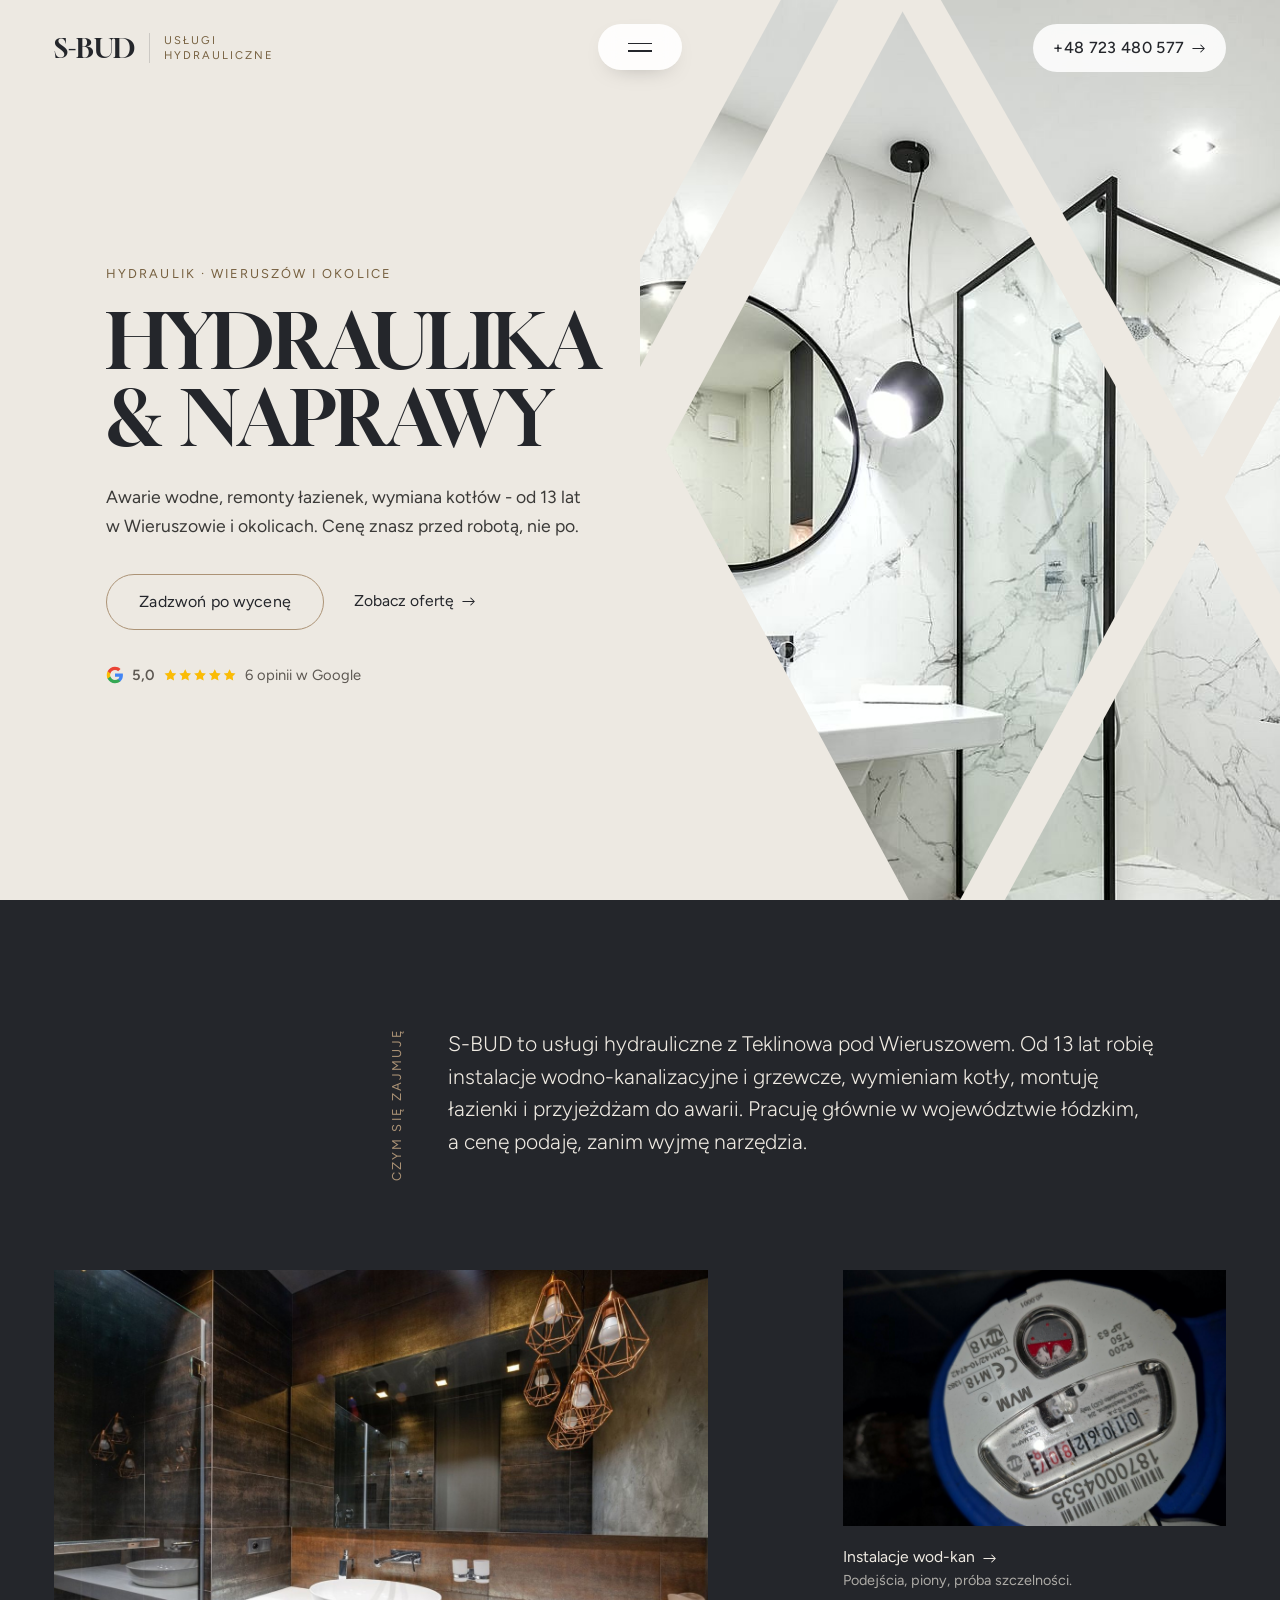
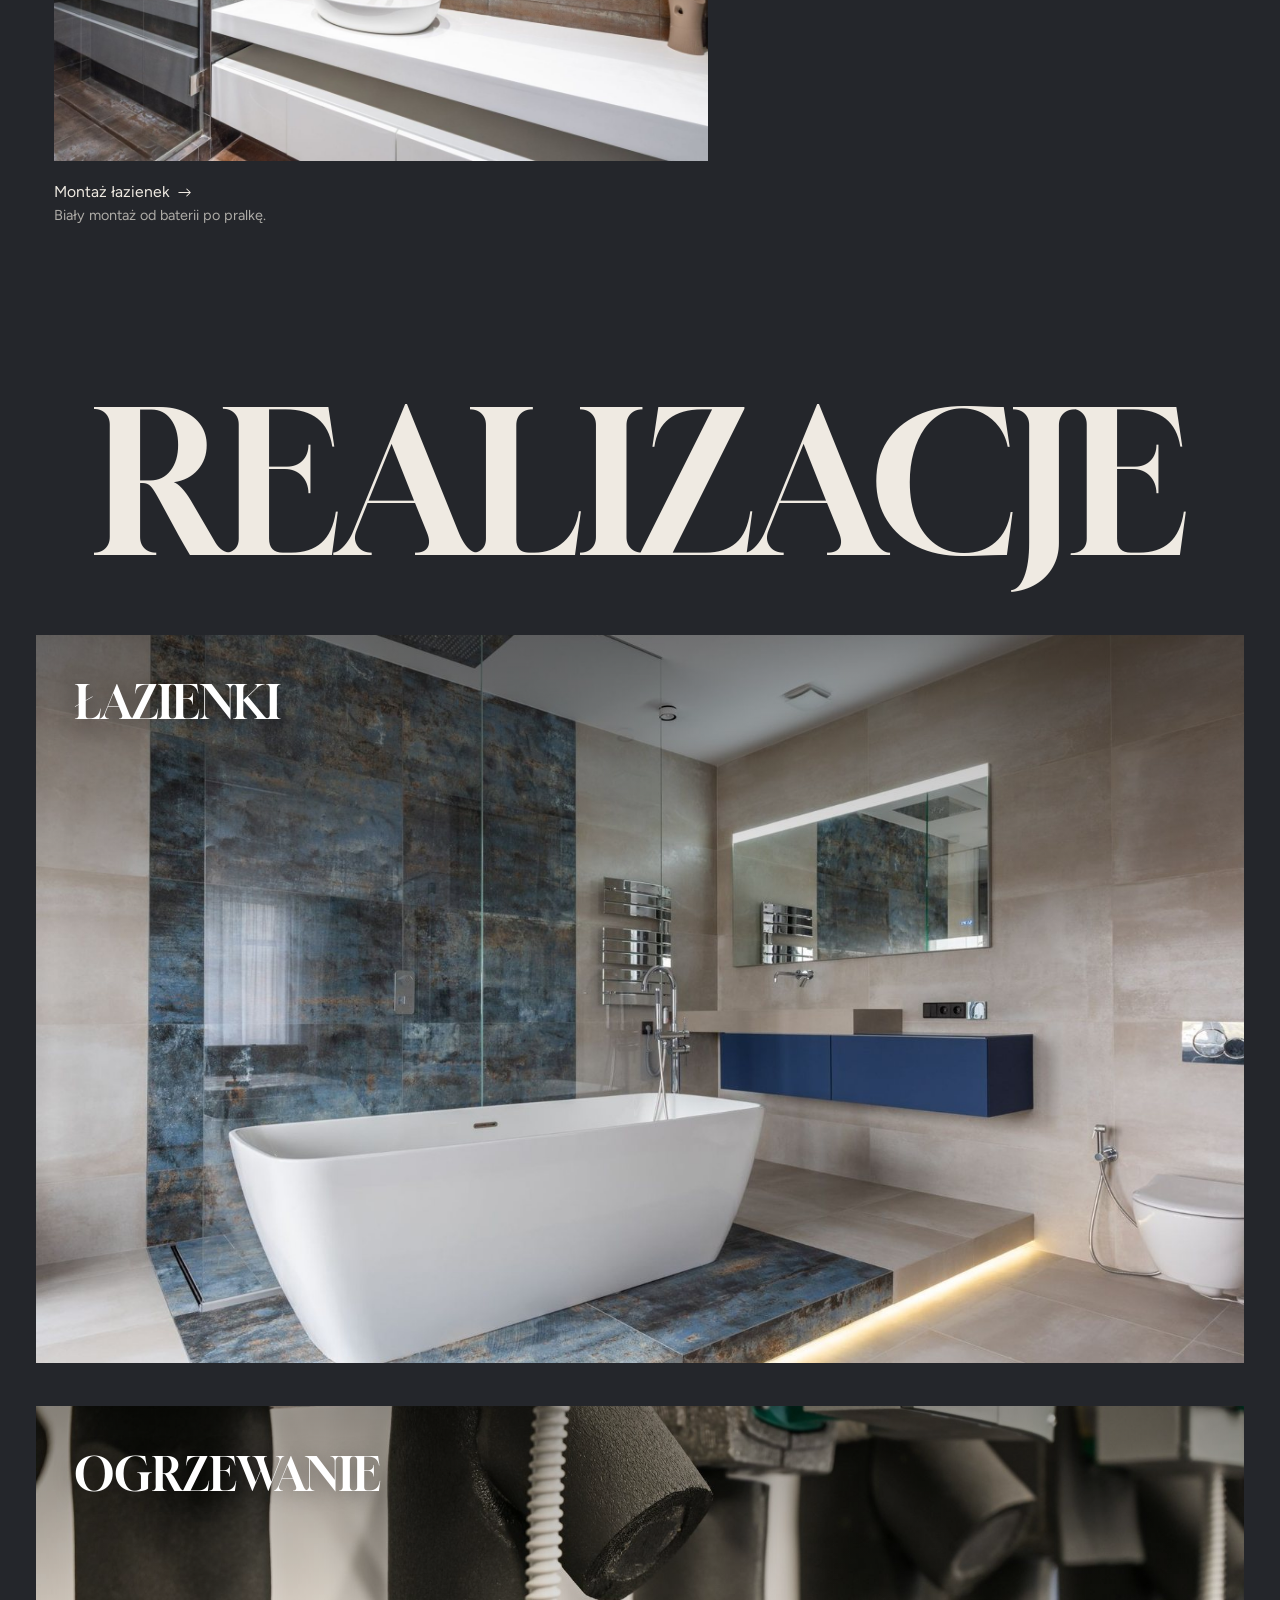
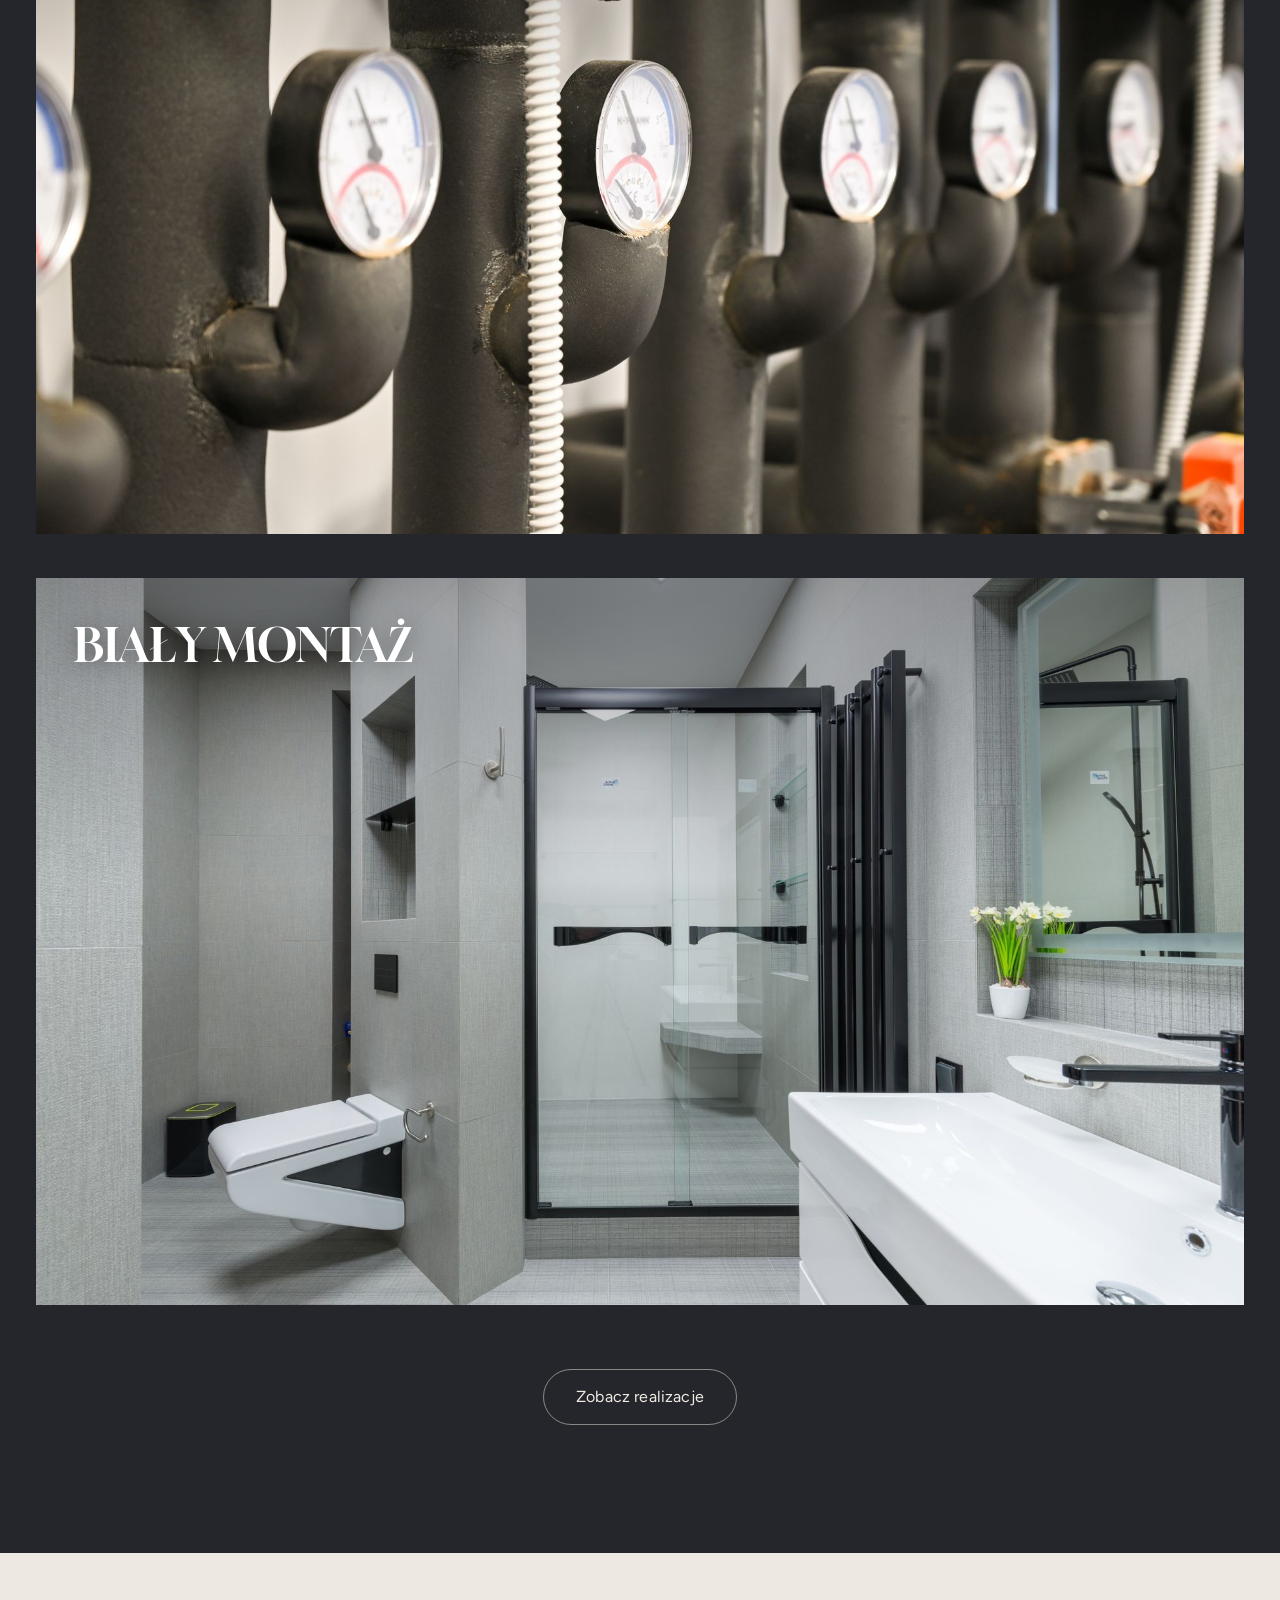
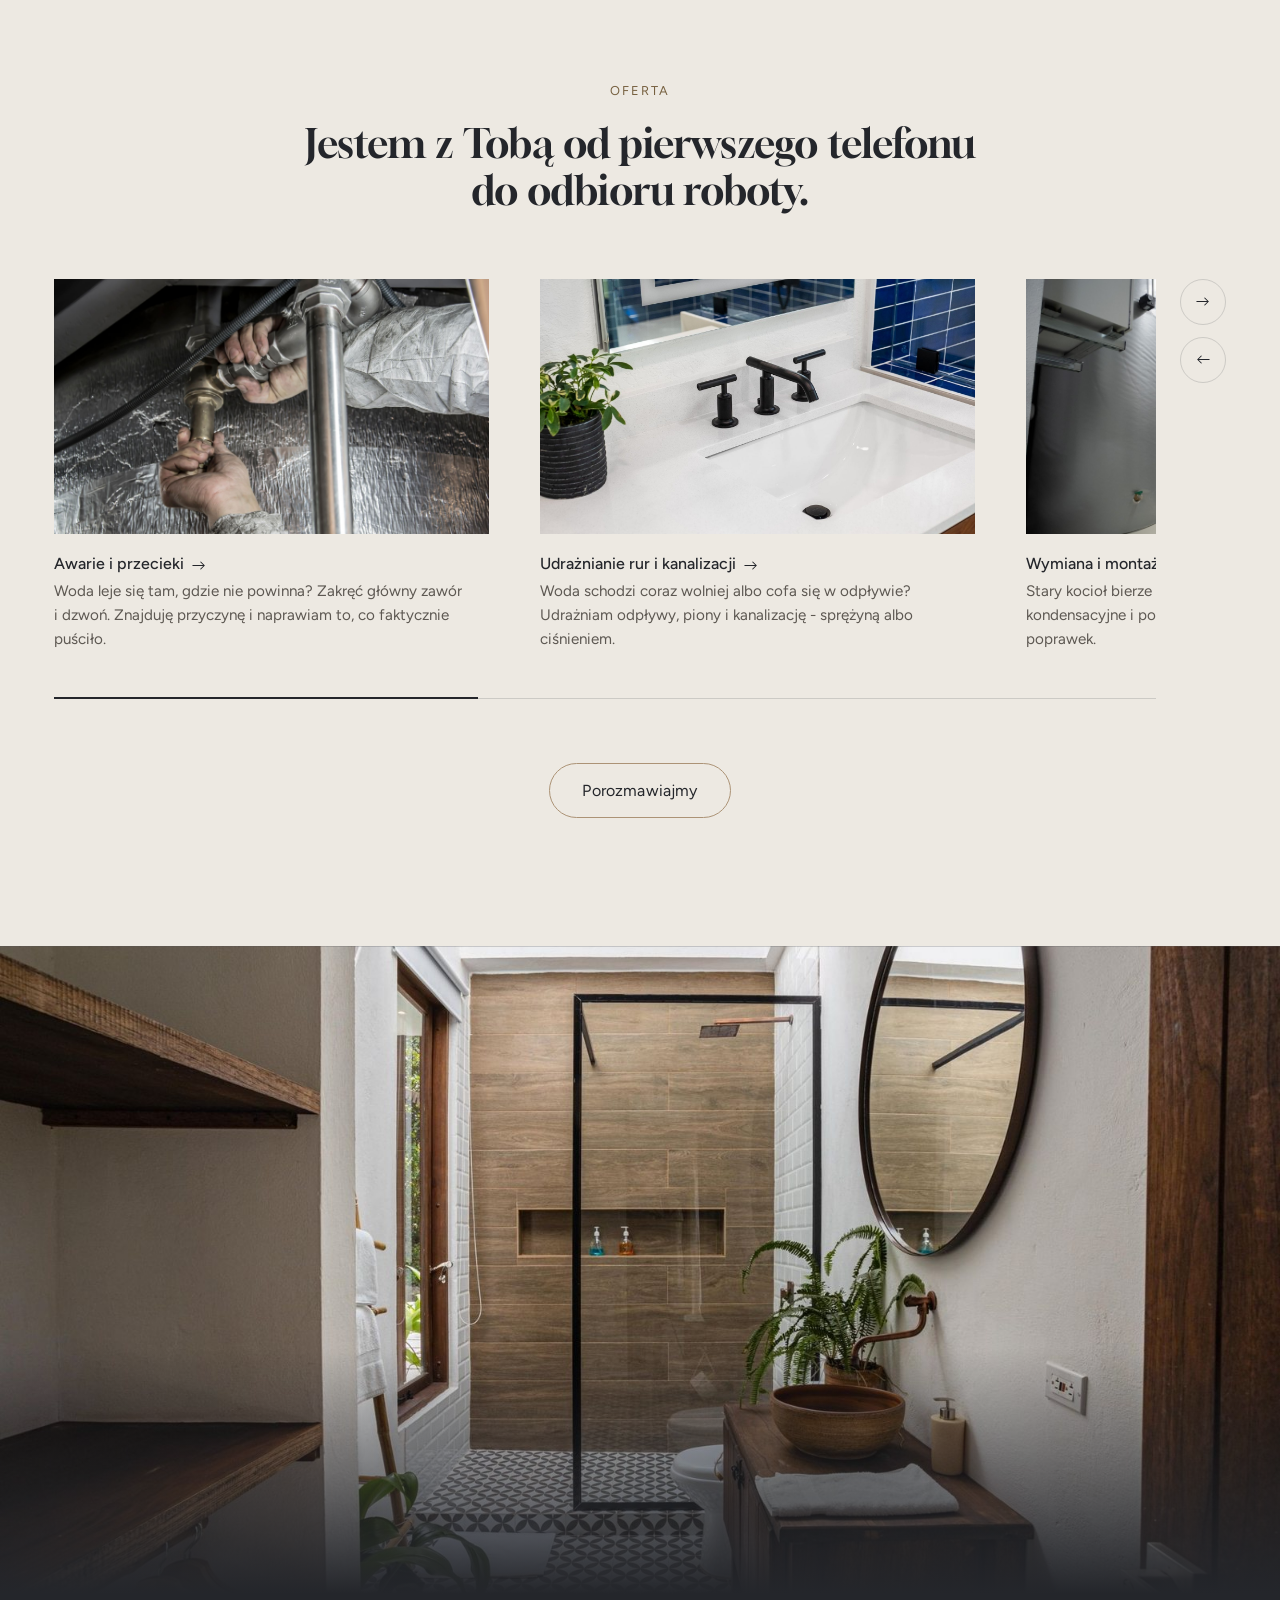
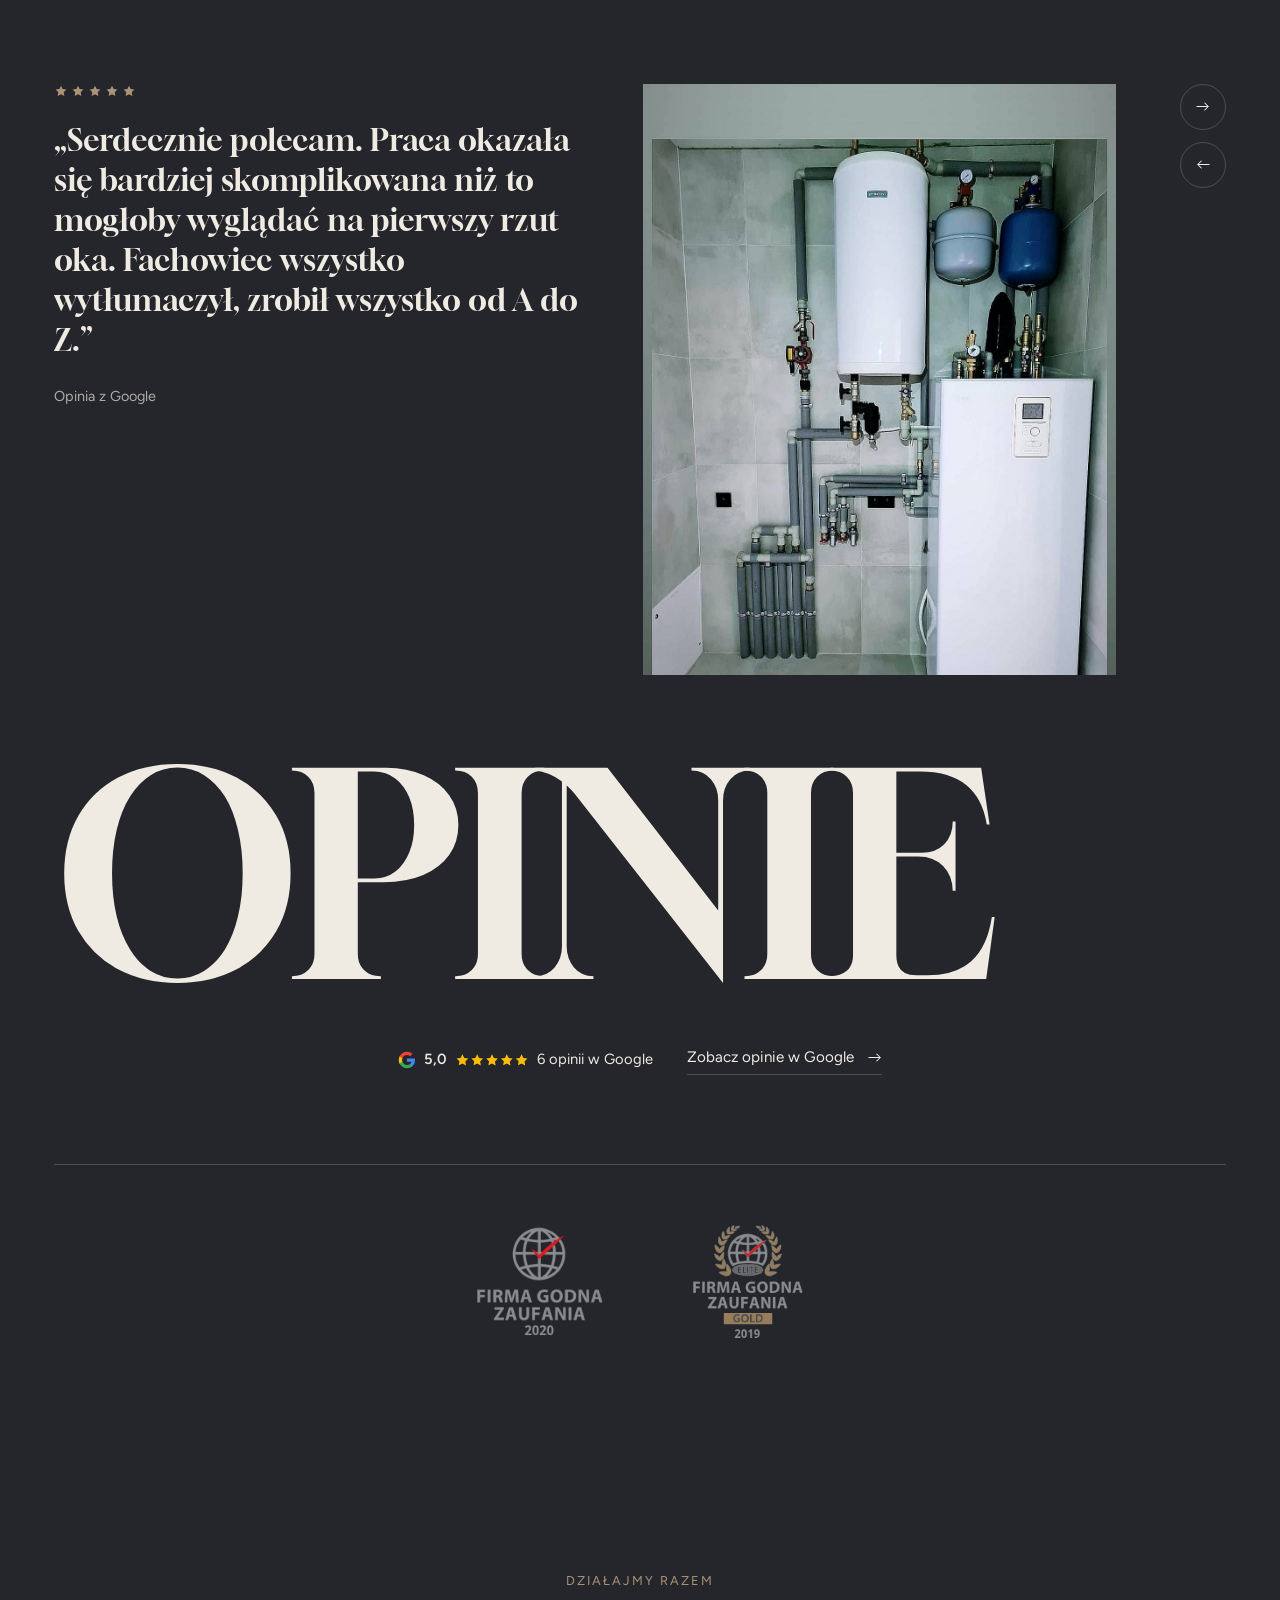
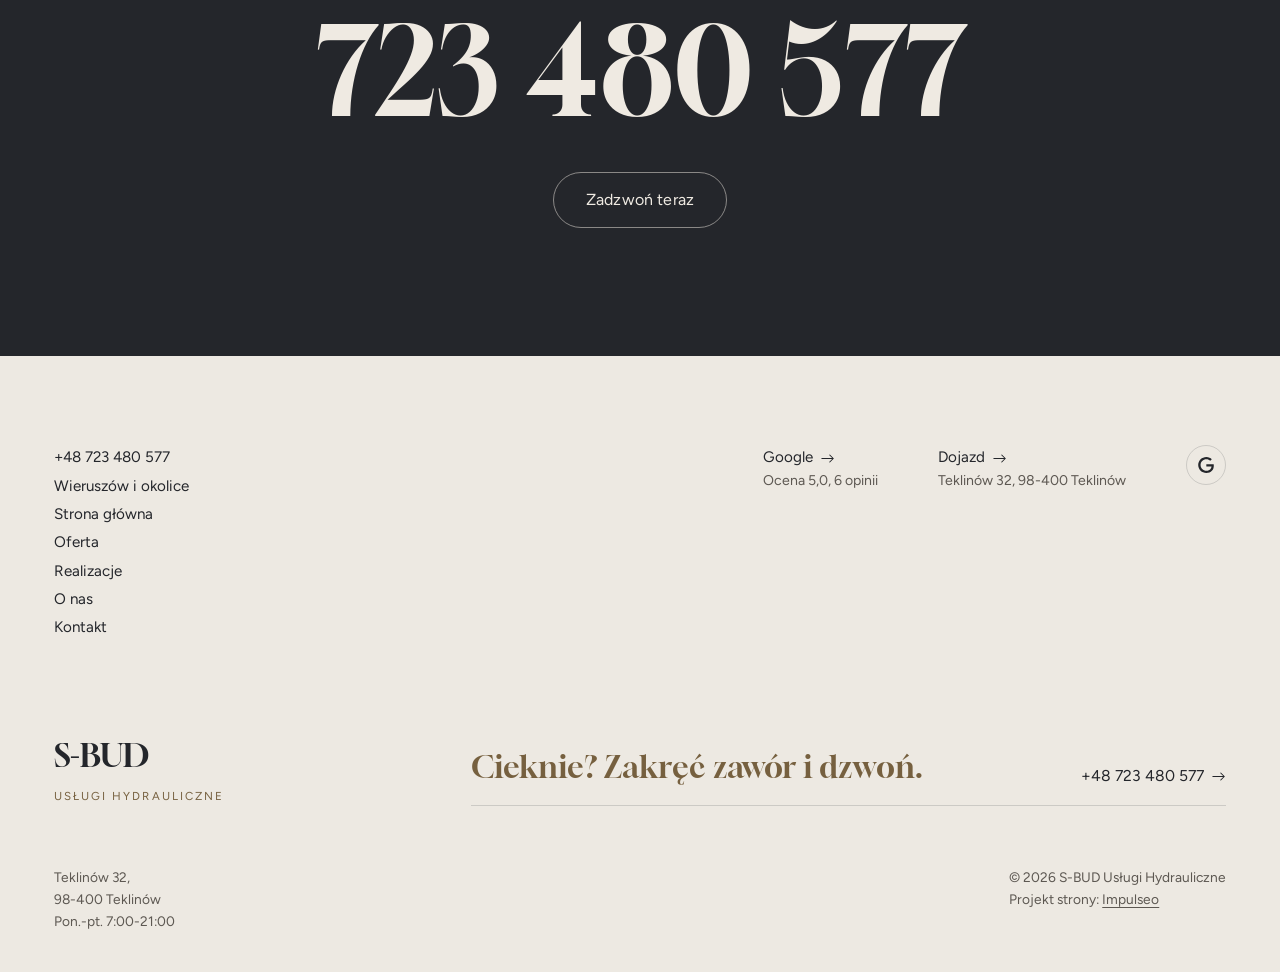
==== commit 069bea64: "[claude-edit][cmt:47a84a7c-bbcc-48c4-bf88-705690704d57] Przebudowa dema na układ klindworthroofing.c" ====
--- a/index.html
+++ b/index.html
@@ -20,223 +20,213 @@
 <script type="application/ld+json">{"@context": "https://schema.org", "@type": "Plumber", "name": "S-BUD Usługi Hydrauliczne", "url": "https://impulseo-pl.github.io/s-bud-uslugi-hydrauliczne/", "telephone": "+48723480577", "image": "https://impulseo-pl.github.io/s-bud-uslugi-hydrauliczne/img/og.jpg", "areaServed": "Wieruszów", "sameAs": ["https://maps.google.com/?cid=9906975957184457885&g_mp=Cidnb29nbGUubWFwcy5wbGFjZXMudjEuUGxhY2VzLlNlYXJjaFRleHQQAhgEIAA"]}</script>
 <link rel="preconnect" href="https://fonts.googleapis.com">
 <link rel="preconnect" href="https://fonts.gstatic.com" crossorigin>
-<link href="https://fonts.googleapis.com/css2?family=Space+Grotesk:wght@500;600;700&family=DM+Sans:opsz,wght@9..40,400;9..40,500;9..40,600&display=swap" rel="stylesheet">
-<link rel="stylesheet" href="assets/styles.css?v=97920a86">
+<link href="https://fonts.googleapis.com/css2?family=Gloock&family=Figtree:wght@300;400;500;600&display=swap" rel="stylesheet">
+<link rel="stylesheet" href="assets/styles.css?v=20261009">
+<meta name="theme-color" content="#ede9e2">
 </head>
-<body>
-
-<header class="nav">
-  <div class="wrap nav-inner">
-    <a class="brand" href="index.html"><span class="name">S-BUD Usługi Hydrauliczne</span><span class="sub">Wieruszów</span></a>
-    <nav class="nav-links">
-      <a href="oferta.html">Oferta</a>
-      <a href="realizacje.html">Realizacje</a>
-      <a href="o-nas.html">O nas</a>
-      <a href="kontakt.html">Kontakt</a>
-      <a href="tel:+48723480577" class="btn btn-accent">Zadzwoń +48 723 480 577</a>
+<body class="kl">
+<header class="kl-top">
+  <a class="kl-brand" href="index.html" aria-label="S-BUD Usługi Hydrauliczne - strona główna"><b>S-BUD</b><i class="kl-brand-sep" aria-hidden="true"></i><small>Usługi<br>hydrauliczne</small></a>
+  <a class="kl-toptel" href="tel:+48723480577">+48 723 480 577 <svg class="kl-arr" viewBox="0 0 16 10" width="14" height="9" aria-hidden="true"><path d="M1 5h13M10 1l4 4-4 4" fill="none" stroke="currentColor" stroke-width="1.2" stroke-linecap="round" stroke-linejoin="round"/></svg></a>
+</header>
+<button class="kl-burger" type="button" aria-label="Menu" aria-expanded="false" aria-controls="kl-menu"><i></i><i></i></button>
+<div class="kl-menu" id="kl-menu" hidden>
+  <div class="kl-menu-in">
+    <nav class="kl-menu-nav">
+      <a href="index.html" class="active" aria-current="page"><span>Strona główna</span></a>
+      <a href="oferta.html"><span>Oferta</span></a>
+      <a href="realizacje.html"><span>Realizacje</span></a>
+      <a href="o-nas.html"><span>O nas</span></a>
+      <a href="kontakt.html"><span>Kontakt</span></a>
     </nav>
-    <button class="nav-toggle" aria-label="Menu"><span></span><span></span><span></span></button>
-  </div>
-</header>
+    <div class="kl-menu-side">
+      <p class="kl-lbl">Kontakt</p>
+      <a href="tel:+48723480577">+48 723 480 577</a>
+      <p>Teklinów 32, 98-400 Teklinów</p>
+      <p>Pon.-pt. 7:00-21:00</p>
+      <p>Wieruszów i&nbsp;okolice</p>
+      <a class="kl-pill kl-pill-light" href="tel:+48723480577">Zadzwoń</a>
+    </div>
+  </div>
+</div>
 
 <main>
-<section class="hero-fach">
-  <img class="hf-photo" src="img/hero.jpg" fetchpriority="high" data-rotate="img/r1.jpg|img/r2.jpg" alt="S-BUD Usługi Hydrauliczne" width="1640" height="935">
-  <div class="hf-panel">
-    <div class="hf-inner">
-      <span class="hf-kicker">Usługi hydrauliczne</span>
-      <h1 class="hf-title">Od 13 lat naprawiam hydraulikę w Wieruszowie. <em></em></h1>
-      <p class="hf-lead">Awarie wodne, remonty łazienek, wymiana kotłów - od 13 lat w Wieruszowie. Cenę znasz przed robotą, nie po.</p>
-      <a class="hf-phone" href="tel:+48723480577"><span class="hf-phone-lab">Zadzwoń teraz</span><span class="hf-phone-num"><svg class="ico-tel" width="16" height="16" viewBox="0 0 24 24" fill="none" aria-hidden="true"><path d="M6.6 10.8a15.5 15.5 0 0 0 6.6 6.6l2.2-2.2a1 1 0 0 1 1-.24 11.4 11.4 0 0 0 3.6.58 1 1 0 0 1 1 1V20a1 1 0 0 1-1 1A17 17 0 0 1 3 4a1 1 0 0 1 1-1h3.5a1 1 0 0 1 1 1c0 1.25.2 2.46.58 3.6a1 1 0 0 1-.25 1l-2.23 2.2Z" fill="currentColor"/></svg> +48 723 480 577</span></a>
-      <div class="hf-actions">
-        <a href="tel:+48723480577" class="btn btn-accent">Zadzwoń: +48 723 480 577 <span class="arr">→</span></a>
-        <a href="oferta.html" class="btn btn-ghost hf-ghost">Zobacz, co robię</a>
-      </div>
-      <div class="hf-trust"><svg class="ico-star" width="14" height="14" viewBox="0 0 24 24" style="vertical-align:-2px" aria-hidden="true"><path d="M12 2.8l2.85 5.8 6.4.93-4.63 4.5 1.1 6.37L12 17.4l-5.72 3 1.1-6.37-4.63-4.5 6.4-.93L12 2.8Z" fill="currentColor"/></svg> Ocena 5,0 w Google · od 2013</div>
-    </div>
-  </div>
-</section>
-<section class="fach-promise">
-  <div class="wrap">
-    <ul class="fp-row reveal"><li>Bezpłatna wycena</li><li>Dojazd: Wieruszów i okolice</li><li>Gwarancja na robociznę</li></ul>
-  </div>
-</section>
-<section class="opinie-mini" aria-label="Opinie klientów">
-  <div class="wrap">
-    <div class="om-row">
-      <div class="om-item reveal"><blockquote>„Serdecznie polecam.”</blockquote><span class="om-autor">Opinia z Google</span></div>
-      <div class="om-item reveal"><blockquote>„Najlepsza firma w mieście.”</blockquote><span class="om-autor">Sylwia M.</span></div>
-      <div class="om-item reveal"><blockquote>„Dobry specjalista.”</blockquote><span class="om-autor">Opinia z Google</span></div>
-    </div>
-  </div>
-</section>
-<section class="gateways-band">
-  <div class="wrap">
-    <div class="gateways">
-      <a href="oferta.html" class="gateway reveal"><img src="img/g7.jpg" alt="Awarie i przecieki" loading="lazy" width="1880" height="1253" decoding="async"><span class="g-ttl">Awarie i przecieki</span></a>
-      <a href="oferta.html" class="gateway reveal"><img src="img/g8.jpg" alt="Udrażnianie rur i kanalizacji" loading="lazy" width="1600" height="1068" decoding="async"><span class="g-ttl">Udrażnianie rur i kanalizacji</span></a>
-      <a href="oferta.html" class="gateway reveal"><img src="img/g9.jpg" alt="Wymiana i montaż kotłów" loading="lazy" width="1600" height="1068" decoding="async"><span class="g-ttl">Wymiana i montaż kotłów</span></a>
-    </div>
-  </div>
-</section>
-<section class="proces proces-os fachowcy">
-  <div class="wrap proc-grid">
-    <div class="proc-side">
-      <div class="head reveal">
-        <span class="eyebrow">Jak pracujemy</span>
-        <h2>Wiesz, na czym stoisz - na każdym etapie</h2>
-        <p>Od pierwszego telefonu do odbioru roboty - krok po kroku.</p>
-      </div>
-      <div class="proc-count" aria-hidden="true"><span class="pc-cur">01</span><span class="pc-all">/ 04</span></div>
-      <div class="proc-bar" aria-hidden="true"><i></i></div>
-      <p class="proc-now" aria-hidden="true">Dzwonisz</p>
-    </div>
-    <ol class="proces-line">
-      <li class="reveal"><span class="pno">01</span><h3>Dzwonisz</h3><p>Telefon albo zdjęcie awarii. Po minucie rozmowy wiesz, czy przyjadę i kiedy.</p></li>
-      <li class="reveal"><span class="pno">02</span><h3>Znasz cenę</h3><p>Zanim wyjmę narzędzia, wiesz, ile zapłacisz. Jak w trakcie wyjdzie coś nowego, najpierw rozmawiamy - potem robię.</p></li>
-      <li class="reveal"><span class="pno">03</span><h3>Robota</h3><p>Stare części pokazuję, nie wyrzucam po cichu - widzisz, co było zużyte i co wymieniłem.</p></li>
-      <li class="reveal"><span class="pno">04</span><h3>Odbiór i gwarancja</h3><p>Na wykonaną robotę dostajesz gwarancję i jasny rachunek - jak coś nie gra, wracam i poprawiam.</p></li>
-    </ol>
-  </div>
-</section>
-<section>
-  <div class="wrap">
-    <div class="head reveal">
-      <span class="eyebrow">Realizacje</span>
-      <h2>Z ostatnich robót</h2>
-      <p>Kotłownie, instalacje grzewcze i wodne, łazienki. Przykłady prac z mojego zakresu.</p>
-    </div>
-    <div class="gallery">
-      <div class="tile t-two3 reveal"><img src="img/g1.jpg" alt="S-BUD Usługi Hydrauliczne" loading="lazy" width="1080" height="1406" decoding="async"></div>
-      <div class="tile t-third reveal"><img src="img/g4.jpg" alt="S-BUD Usługi Hydrauliczne" loading="lazy" width="1857" height="1300" decoding="async"></div>
-      <div class="tile t-third reveal"><img src="img/g5.jpg" alt="S-BUD Usługi Hydrauliczne" loading="lazy" width="1880" height="1255" decoding="async"></div>
-      <div class="tile t-third reveal"><img src="img/g6.jpg" alt="S-BUD Usługi Hydrauliczne" loading="lazy" width="1796" height="1154" decoding="async"></div>
-      <div class="tile t-third reveal"><img src="img/about.jpg" alt="S-BUD Usługi Hydrauliczne" loading="lazy" width="1840" height="1218" decoding="async"></div>
-    </div>
-    <div style="margin-top:var(--space-7)" class="reveal"><a href="realizacje.html" class="btn btn-accent">Pełna galeria <span class="arr">→</span></a></div>
-  </div>
-</section>
-<section class="fach-uslugi">
-  <div class="wrap">
-    <div class="head reveal">
-      <span class="eyebrow">Oferta</span>
-      <h2>Zakres robót</h2>
-      <p>Zakres prac, jaki robię najczęściej - pełny opis i wycenę znajdziesz niżej.</p>
-    </div>
-    <ul class="fu-list">
-      <li class="fu-row reveal"><div class="fu-name">Awarie i przecieki</div><div class="fu-desc">Woda leje się tam, gdzie nie powinna? Zakręć główny zawór i dzwoń.</div><a class="fu-cta" href="kontakt.html">Wycena <span class="arr">→</span></a></li>
-      <li class="fu-row reveal"><div class="fu-name">Udrażnianie rur i kanalizacji</div><div class="fu-desc">Woda schodzi coraz wolniej albo cofa się w odpływie? Samo się nie odetka, a im dłużej czekasz, tym bliżej zalania.</div><a class="fu-cta" href="kontakt.html">Wycena <span class="arr">→</span></a></li>
-      <li class="fu-row reveal"><div class="fu-name">Wymiana i montaż kotłów</div><div class="fu-desc">Stary kocioł bierze coraz więcej gazu albo wysiada w największy mróz? Wymieniam kotły na kondensacyjne i podłączam je tak, żeby odbiór przeszedł bez poprawek.</div><a class="fu-cta" href="kontakt.html">Wycena <span class="arr">→</span></a></li>
-      <li class="fu-row reveal"><div class="fu-name">Instalacje wod-kan</div><div class="fu-desc">Budujesz dom albo robisz generalny remont? Rozprowadzam wodę i kanalizację od podstaw: podejścia, piony i próba szczelności pod ciśnieniem, zanim cokolwiek zniknie pod płytkami.</div><a class="fu-cta" href="kontakt.html">Wycena <span class="arr">→</span></a></li>
-      <li class="fu-row reveal"><div class="fu-name">Montaż łazienek</div><div class="fu-desc">Remont łazienki stanął na ostatniej prostej? Robię biały montaż od baterii po pralkę i sprawdzam każde połączenie, zanim zamknę za sobą drzwi.</div><a class="fu-cta" href="kontakt.html">Wycena <span class="arr">→</span></a></li>
-      <li class="fu-row reveal"><div class="fu-name">Centralne ogrzewanie i grzejniki</div><div class="fu-desc">Grzejniki grzeją nierówno, bulgoczą albo nie łapią temperatury? Płuczę i odpowietrzam instalacje, wymieniam grzejniki i głowice, ustawiam ogrzewanie tak, żeby grzało równo w całym domu, a nie głównie przy kotle.</div><a class="fu-cta" href="kontakt.html">Wycena <span class="arr">→</span></a></li>
-    </ul>
-    <div style="margin-top:var(--space-7)" class="reveal"><a href="oferta.html" class="btn btn-ghost">Pełna oferta <span class="arr">→</span></a></div>
-  </div>
-</section>
+<section class="kl-hero">
+  <div class="kl-hero-copy">
+    <p class="kl-lbl">Hydraulik · Wieruszów i&nbsp;okolice</p>
+    <h1>Hydraulika &amp; naprawy</h1>
+    <p class="kl-lead">Awarie wodne, remonty łazienek, wymiana kotłów - od 13 lat w&nbsp;Wieruszowie i&nbsp;okolicach. Cenę znasz przed robotą, nie po.</p>
+    <div class="kl-hero-act">
+      <a class="kl-pill" href="tel:+48723480577">Zadzwoń po wycenę</a>
+      <a class="kl-link" href="oferta.html">Zobacz ofertę <svg class="kl-arr" viewBox="0 0 16 10" width="14" height="9" aria-hidden="true"><path d="M1 5h13M10 1l4 4-4 4" fill="none" stroke="currentColor" stroke-width="1.2" stroke-linecap="round" stroke-linejoin="round"/></svg></a>
+    </div>
+    <div class="kl-hero-g"><span class="g-badge"><svg class="gb-ico" viewBox="0 0 24 24" width="18" height="18" aria-hidden="true"><path fill="#4285F4" d="M22.56 12.25c0-.78-.07-1.53-.2-2.25H12v4.26h5.92c-.26 1.37-1.04 2.53-2.21 3.31v2.77h3.57c2.08-1.92 3.28-4.74 3.28-8.09z"/><path fill="#34A853" d="M12 23c2.97 0 5.46-.98 7.28-2.66l-3.57-2.77c-.98.66-2.23 1.06-3.71 1.06-2.86 0-5.29-1.93-6.16-4.53H2.18v2.84C3.99 20.53 7.7 23 12 23z"/><path fill="#FBBC05" d="M5.84 14.09c-.22-.66-.35-1.36-.35-2.09s.13-1.43.35-2.09V7.07H2.18C1.43 8.55 1 10.22 1 12s.43 3.45 1.18 4.93l2.85-2.22.81-.62z"/><path fill="#EA4335" d="M12 5.38c1.62 0 3.06.56 4.21 1.64l3.15-3.15C17.45 2.09 14.97 1 12 1 7.7 1 3.99 3.47 2.18 7.07l3.66 2.84c.87-2.6 3.3-4.53 6.16-4.53z"/></svg><b class="gb-ocena">5,0</b><svg class="gb-stars" viewBox="0 0 90 18" width="74" height="14.8" aria-hidden="true"><g fill="currentColor" opacity=".26"><path transform="translate(0,0)" d="M9 1.6l2.2 4.46 4.92.72-3.56 3.47.84 4.9L9 12.74l-4.4 2.31.84-4.9L1.88 6.68l4.92-.72L9 1.6Z"/><path transform="translate(18,0)" d="M9 1.6l2.2 4.46 4.92.72-3.56 3.47.84 4.9L9 12.74l-4.4 2.31.84-4.9L1.88 6.68l4.92-.72L9 1.6Z"/><path transform="translate(36,0)" d="M9 1.6l2.2 4.46 4.92.72-3.56 3.47.84 4.9L9 12.74l-4.4 2.31.84-4.9L1.88 6.68l4.92-.72L9 1.6Z"/><path transform="translate(54,0)" d="M9 1.6l2.2 4.46 4.92.72-3.56 3.47.84 4.9L9 12.74l-4.4 2.31.84-4.9L1.88 6.68l4.92-.72L9 1.6Z"/><path transform="translate(72,0)" d="M9 1.6l2.2 4.46 4.92.72-3.56 3.47.84 4.9L9 12.74l-4.4 2.31.84-4.9L1.88 6.68l4.92-.72L9 1.6Z"/></g><clipPath id="gs1"><rect x="0" y="0" width="90" height="18"/></clipPath><g fill="#FBBC04" clip-path="url(#gs1)"><path transform="translate(0,0)" d="M9 1.6l2.2 4.46 4.92.72-3.56 3.47.84 4.9L9 12.74l-4.4 2.31.84-4.9L1.88 6.68l4.92-.72L9 1.6Z"/><path transform="translate(18,0)" d="M9 1.6l2.2 4.46 4.92.72-3.56 3.47.84 4.9L9 12.74l-4.4 2.31.84-4.9L1.88 6.68l4.92-.72L9 1.6Z"/><path transform="translate(36,0)" d="M9 1.6l2.2 4.46 4.92.72-3.56 3.47.84 4.9L9 12.74l-4.4 2.31.84-4.9L1.88 6.68l4.92-.72L9 1.6Z"/><path transform="translate(54,0)" d="M9 1.6l2.2 4.46 4.92.72-3.56 3.47.84 4.9L9 12.74l-4.4 2.31.84-4.9L1.88 6.68l4.92-.72L9 1.6Z"/><path transform="translate(72,0)" d="M9 1.6l2.2 4.46 4.92.72-3.56 3.47.84 4.9L9 12.74l-4.4 2.31.84-4.9L1.88 6.68l4.92-.72L9 1.6Z"/></g></svg><span class="gb-txt">6 opinii w&nbsp;Google</span></span></div>
+  </div>
+  <div class="kl-hero-art"><img src="img/hero.jpg" alt="Jasna łazienka w białym marmurze z kabiną prysznicową i okrągłym lustrem" fetchpriority="high" width="1640" height="935" decoding="async"></div>
+</section>
+
+<section class="kl-dark kl-what">
+  <div class="wrap kl-wrap">
+    <div class="kl-what-top reveal">
+      <p class="kl-vert">Czym się zajmuję</p>
+      <p class="kl-what-txt">S-BUD to usługi hydrauliczne z&nbsp;Teklinowa pod Wieruszowem. Od 13 lat robię instalacje wodno-kanalizacyjne i&nbsp;grzewcze, wymieniam kotły, montuję łazienki i&nbsp;przyjeżdżam do awarii. Pracuję głównie w&nbsp;województwie łódzkim, a&nbsp;cenę podaję, zanim wyjmę narzędzia.</p>
+    </div>
+    <div class="kl-what-pics">
+      <a class="kl-what-a reveal" href="oferta.html"><span class="kl-ph"><img src="img/g8.jpg" alt="Łazienka z umywalką nablatową i lustrem" width="1600" height="1068" decoding="async"></span><span class="kl-cap">Montaż łazienek <svg class="kl-arr" viewBox="0 0 16 10" width="14" height="9" aria-hidden="true"><path d="M1 5h13M10 1l4 4-4 4" fill="none" stroke="currentColor" stroke-width="1.2" stroke-linecap="round" stroke-linejoin="round"/></svg></span><span class="kl-sub">Biały montaż od baterii po pralkę.</span></a>
+      <a class="kl-what-b reveal" href="oferta.html"><span class="kl-ph"><img src="img/g2.jpg" alt="Wodomierz na instalacji - zdjęcie z wizytówki Google firmy" width="1600" height="1200" decoding="async"></span><span class="kl-cap">Instalacje wod-kan <svg class="kl-arr" viewBox="0 0 16 10" width="14" height="9" aria-hidden="true"><path d="M1 5h13M10 1l4 4-4 4" fill="none" stroke="currentColor" stroke-width="1.2" stroke-linecap="round" stroke-linejoin="round"/></svg></span><span class="kl-sub">Podejścia, piony, próba szczelności.</span></a>
+    </div>
+  </div>
+</section>
+
+<section class="kl-dark kl-work">
+  <div class="wrap kl-wrap">
+    <h2 class="kl-giant kl-giant-w reveal">Realizacje</h2>
+    <div class="kl-projs">
+      <a class="kl-proj reveal" href="realizacje.html"><img src="img/g9.jpg" alt="Łazienka z wanną wolnostojącą i podświetlanym podestem" width="1600" height="1068" decoding="async"><h3 class="kl-proj-name">Łazienki</h3></a>
+      <a class="kl-proj reveal" href="realizacje.html"><img src="img/g3.jpg" alt="Rozdzielacz instalacji grzewczej z manometrami" width="1880" height="1251" decoding="async"><h3 class="kl-proj-name">Ogrzewanie</h3></a>
+      <a class="kl-proj reveal" href="realizacje.html"><img src="img/g4.jpg" alt="Łazienka z kabiną walk-in i podwieszaną miską" loading="lazy" width="1857" height="1300" decoding="async"><h3 class="kl-proj-name">Biały montaż</h3></a>
+    </div>
+    <div class="kl-center reveal"><a class="kl-pill kl-pill-light" href="realizacje.html">Zobacz realizacje</a></div>
+  </div>
+</section>
+
+<section class="kl-beige kl-services">
+  <div class="wrap kl-wrap">
+    <p class="kl-lbl reveal">Oferta</p>
+    <h2 class="kl-h2c reveal">Jestem z&nbsp;Tobą od pierwszego telefonu do odbioru roboty.</h2>
+    <div class="kl-sl-wrap">
+      <div class="kl-sl" id="sl-of">
+        <a class="kl-offer" href="oferta.html">
+          <div class="kl-offer-img"><img src="img/about.jpg" alt="Dokręcanie złączki na rurze kluczem" loading="lazy" width="1880" height="1253" decoding="async"></div>
+          <h3>Awarie i&nbsp;przecieki <svg class="kl-arr" viewBox="0 0 16 10" width="14" height="9" aria-hidden="true"><path d="M1 5h13M10 1l4 4-4 4" fill="none" stroke="currentColor" stroke-width="1.2" stroke-linecap="round" stroke-linejoin="round"/></svg></h3>
+          <p>Woda leje się tam, gdzie nie powinna? Zakręć główny zawór i&nbsp;dzwoń. Znajduję przyczynę i&nbsp;naprawiam to, co faktycznie puściło.</p>
+        </a>
+        <a class="kl-offer" href="oferta.html">
+          <div class="kl-offer-img"><img src="img/g12.jpg" alt="Umywalka z czarną baterią" loading="lazy" width="1600" height="1066" decoding="async"></div>
+          <h3>Udrażnianie rur i&nbsp;kanalizacji <svg class="kl-arr" viewBox="0 0 16 10" width="14" height="9" aria-hidden="true"><path d="M1 5h13M10 1l4 4-4 4" fill="none" stroke="currentColor" stroke-width="1.2" stroke-linecap="round" stroke-linejoin="round"/></svg></h3>
+          <p>Woda schodzi coraz wolniej albo cofa się w&nbsp;odpływie? Udrażniam odpływy, piony i&nbsp;kanalizację - sprężyną albo ciśnieniem.</p>
+        </a>
+        <a class="kl-offer" href="oferta.html">
+          <div class="kl-offer-img"><img src="img/g7.jpg" alt="Kotłownia z pompą ciepła i zasobnikami" loading="lazy" width="1880" height="1253" decoding="async"></div>
+          <h3>Wymiana i&nbsp;montaż kotłów <svg class="kl-arr" viewBox="0 0 16 10" width="14" height="9" aria-hidden="true"><path d="M1 5h13M10 1l4 4-4 4" fill="none" stroke="currentColor" stroke-width="1.2" stroke-linecap="round" stroke-linejoin="round"/></svg></h3>
+          <p>Stary kocioł bierze coraz więcej gazu? Wymieniam kotły na kondensacyjne i&nbsp;podłączam je tak, żeby odbiór przeszedł bez poprawek.</p>
+        </a>
+        <a class="kl-offer" href="oferta.html">
+          <div class="kl-offer-img"><img src="img/g6.jpg" alt="Łazienka z kabiną, umywalką i podwieszanym WC" loading="lazy" width="1880" height="1255" decoding="async"></div>
+          <h3>Instalacje wod-kan <svg class="kl-arr" viewBox="0 0 16 10" width="14" height="9" aria-hidden="true"><path d="M1 5h13M10 1l4 4-4 4" fill="none" stroke="currentColor" stroke-width="1.2" stroke-linecap="round" stroke-linejoin="round"/></svg></h3>
+          <p>Rozprowadzam wodę i&nbsp;kanalizację od podstaw i&nbsp;robię próbę szczelności, zanim cokolwiek zniknie pod płytkami.</p>
+        </a>
+        <a class="kl-offer" href="oferta.html">
+          <div class="kl-offer-img"><img src="img/g10.jpg" alt="Łazienka z wanną wolnostojącą i kabiną" loading="lazy" width="1507" height="1300" decoding="async"></div>
+          <h3>Montaż łazienek <svg class="kl-arr" viewBox="0 0 16 10" width="14" height="9" aria-hidden="true"><path d="M1 5h13M10 1l4 4-4 4" fill="none" stroke="currentColor" stroke-width="1.2" stroke-linecap="round" stroke-linejoin="round"/></svg></h3>
+          <p>Biały montaż od baterii po pralkę. Sprawdzam każde połączenie, zanim zamknę za sobą drzwi.</p>
+        </a>
+        <a class="kl-offer" href="oferta.html">
+          <div class="kl-offer-img"><img src="img/ph-o-nas.jpg" alt="Pokój z nowym grzejnikiem pod oknem" loading="lazy" width="1880" height="1255" decoding="async"></div>
+          <h3>Centralne ogrzewanie i&nbsp;grzejniki <svg class="kl-arr" viewBox="0 0 16 10" width="14" height="9" aria-hidden="true"><path d="M1 5h13M10 1l4 4-4 4" fill="none" stroke="currentColor" stroke-width="1.2" stroke-linecap="round" stroke-linejoin="round"/></svg></h3>
+          <p>Płuczę i&nbsp;odpowietrzam instalacje, wymieniam grzejniki i&nbsp;głowice, żeby grzało równo w&nbsp;całym domu.</p>
+        </a>
+      </div>
+      <div class="kl-sl-nav">
+        <button type="button" class="kl-sl-btn" data-sl="sl-of" data-dir="1" aria-label="Dalej"><svg class="kl-arr" viewBox="0 0 16 10" width="14" height="9" aria-hidden="true"><path d="M1 5h13M10 1l4 4-4 4" fill="none" stroke="currentColor" stroke-width="1.2" stroke-linecap="round" stroke-linejoin="round"/></svg></button>
+        <button type="button" class="kl-sl-btn kl-sl-prev" data-sl="sl-of" data-dir="-1" aria-label="Wstecz"><svg class="kl-arr" viewBox="0 0 16 10" width="14" height="9" aria-hidden="true"><path d="M1 5h13M10 1l4 4-4 4" fill="none" stroke="currentColor" stroke-width="1.2" stroke-linecap="round" stroke-linejoin="round"/></svg></button>
+      </div>
+    </div>
+    <div class="kl-sl-bar"><i data-for="sl-of"></i></div>
+    <div class="kl-center reveal"><a class="kl-pill" href="kontakt.html">Porozmawiajmy</a></div>
+  </div>
+</section>
+
 <section class="stopklatka" aria-hidden="true">
   <div class="stk-bg" style="background-image:url(img/g11.jpg)"></div>
 </section>
-<section class="opinie">
-  <div class="wrap">
-    <div class="head center reveal">
-      <span class="eyebrow">Opinie</span>
-      <h2>Co mówią klienci</h2>
-    </div>
-    <p class="op-meta reveal"><span class="g-badge"><svg class="gb-ico" viewBox="0 0 24 24" width="18" height="18" aria-hidden="true"><path fill="#4285F4" d="M22.56 12.25c0-.78-.07-1.53-.2-2.25H12v4.26h5.92c-.26 1.37-1.04 2.53-2.21 3.31v2.77h3.57c2.08-1.92 3.28-4.74 3.28-8.09z"/><path fill="#34A853" d="M12 23c2.97 0 5.46-.98 7.28-2.66l-3.57-2.77c-.98.66-2.23 1.06-3.71 1.06-2.86 0-5.29-1.93-6.16-4.53H2.18v2.84C3.99 20.53 7.7 23 12 23z"/><path fill="#FBBC05" d="M5.84 14.09c-.22-.66-.35-1.36-.35-2.09s.13-1.43.35-2.09V7.07H2.18C1.43 8.55 1 10.22 1 12s.43 3.45 1.18 4.93l2.85-2.22.81-.62z"/><path fill="#EA4335" d="M12 5.38c1.62 0 3.06.56 4.21 1.64l3.15-3.15C17.45 2.09 14.97 1 12 1 7.7 1 3.99 3.47 2.18 7.07l3.66 2.84c.87-2.6 3.3-4.53 6.16-4.53z"/></svg><b class="gb-ocena">5,0</b><svg class="gb-stars" viewBox="0 0 90 18" width="74" height="14.8" aria-hidden="true"><g fill="currentColor" opacity=".26"><path transform="translate(0,0)" d="M9 1.6l2.2 4.46 4.92.72-3.56 3.47.84 4.9L9 12.74l-4.4 2.31.84-4.9L1.88 6.68l4.92-.72L9 1.6Z"/><path transform="translate(18,0)" d="M9 1.6l2.2 4.46 4.92.72-3.56 3.47.84 4.9L9 12.74l-4.4 2.31.84-4.9L1.88 6.68l4.92-.72L9 1.6Z"/><path transform="translate(36,0)" d="M9 1.6l2.2 4.46 4.92.72-3.56 3.47.84 4.9L9 12.74l-4.4 2.31.84-4.9L1.88 6.68l4.92-.72L9 1.6Z"/><path transform="translate(54,0)" d="M9 1.6l2.2 4.46 4.92.72-3.56 3.47.84 4.9L9 12.74l-4.4 2.31.84-4.9L1.88 6.68l4.92-.72L9 1.6Z"/><path transform="translate(72,0)" d="M9 1.6l2.2 4.46 4.92.72-3.56 3.47.84 4.9L9 12.74l-4.4 2.31.84-4.9L1.88 6.68l4.92-.72L9 1.6Z"/></g><clipPath id="gs1000"><rect x="0" y="0" width="90.0" height="18"/></clipPath><g fill="#FBBC04" clip-path="url(#gs1000)"><path transform="translate(0,0)" d="M9 1.6l2.2 4.46 4.92.72-3.56 3.47.84 4.9L9 12.74l-4.4 2.31.84-4.9L1.88 6.68l4.92-.72L9 1.6Z"/><path transform="translate(18,0)" d="M9 1.6l2.2 4.46 4.92.72-3.56 3.47.84 4.9L9 12.74l-4.4 2.31.84-4.9L1.88 6.68l4.92-.72L9 1.6Z"/><path transform="translate(36,0)" d="M9 1.6l2.2 4.46 4.92.72-3.56 3.47.84 4.9L9 12.74l-4.4 2.31.84-4.9L1.88 6.68l4.92-.72L9 1.6Z"/><path transform="translate(54,0)" d="M9 1.6l2.2 4.46 4.92.72-3.56 3.47.84 4.9L9 12.74l-4.4 2.31.84-4.9L1.88 6.68l4.92-.72L9 1.6Z"/><path transform="translate(72,0)" d="M9 1.6l2.2 4.46 4.92.72-3.56 3.47.84 4.9L9 12.74l-4.4 2.31.84-4.9L1.88 6.68l4.92-.72L9 1.6Z"/></g></svg><span class="gb-txt">w Google</span></span></p>
-    <p class="op-meta reveal"><a class="op-google" href="https://maps.google.com/?cid=9906975957184457885&amp;g_mp=Cidnb29nbGUubWFwcy5wbGFjZXMudjEuUGxhY2VzLlNlYXJjaFRleHQQAhgEIAA" target="_blank" rel="noopener"><svg class="op-g-ico" viewBox="0 0 24 24" width="17" height="17" aria-hidden="true"><path fill="#4285F4" d="M22.56 12.25c0-.78-.07-1.53-.2-2.25H12v4.26h5.92c-.26 1.37-1.04 2.53-2.21 3.31v2.77h3.57c2.08-1.92 3.28-4.74 3.28-8.09z"/><path fill="#34A853" d="M12 23c2.97 0 5.46-.98 7.28-2.66l-3.57-2.77c-.98.66-2.23 1.06-3.71 1.06-2.86 0-5.29-1.93-6.16-4.53H2.18v2.84C3.99 20.53 7.7 23 12 23z"/><path fill="#FBBC05" d="M5.84 14.09c-.22-.66-.35-1.36-.35-2.09s.13-1.43.35-2.09V7.07H2.18C1.43 8.55 1 10.22 1 12s.43 3.45 1.18 4.93l2.85-2.22.81-.62z"/><path fill="#EA4335" d="M12 5.38c1.62 0 3.06.56 4.21 1.64l3.15-3.15C17.45 2.09 14.97 1 12 1 7.7 1 3.99 3.47 2.18 7.07l3.66 2.84c.87-2.6 3.3-4.53 6.16-4.53z"/></svg><span>Zobacz opinie w Google</span><span class="arr">→</span></a></p>
-    <div class="opinie-grid">
-      <figure class="op-card reveal"><span class="op-star"><svg class="ico-star" width="14" height="14" viewBox="0 0 24 24" style="vertical-align:-2px" aria-hidden="true"><path d="M12 2.8l2.85 5.8 6.4.93-4.63 4.5 1.1 6.37L12 17.4l-5.72 3 1.1-6.37-4.63-4.5 6.4-.93L12 2.8Z" fill="currentColor"/></svg><svg class="ico-star" width="14" height="14" viewBox="0 0 24 24" style="vertical-align:-2px" aria-hidden="true"><path d="M12 2.8l2.85 5.8 6.4.93-4.63 4.5 1.1 6.37L12 17.4l-5.72 3 1.1-6.37-4.63-4.5 6.4-.93L12 2.8Z" fill="currentColor"/></svg><svg class="ico-star" width="14" height="14" viewBox="0 0 24 24" style="vertical-align:-2px" aria-hidden="true"><path d="M12 2.8l2.85 5.8 6.4.93-4.63 4.5 1.1 6.37L12 17.4l-5.72 3 1.1-6.37-4.63-4.5 6.4-.93L12 2.8Z" fill="currentColor"/></svg><svg class="ico-star" width="14" height="14" viewBox="0 0 24 24" style="vertical-align:-2px" aria-hidden="true"><path d="M12 2.8l2.85 5.8 6.4.93-4.63 4.5 1.1 6.37L12 17.4l-5.72 3 1.1-6.37-4.63-4.5 6.4-.93L12 2.8Z" fill="currentColor"/></svg><svg class="ico-star" width="14" height="14" viewBox="0 0 24 24" style="vertical-align:-2px" aria-hidden="true"><path d="M12 2.8l2.85 5.8 6.4.93-4.63 4.5 1.1 6.37L12 17.4l-5.72 3 1.1-6.37-4.63-4.5 6.4-.93L12 2.8Z" fill="currentColor"/></svg></span><blockquote>Serdecznie polecam. Praca okazała się bardziej skomplikowana niż to mogłoby wyglądać na pierwszy rzut oka. Fachowiec wszystko wytłumaczył, zrobił wszystko od A do Z</blockquote><span class="op-autor">Opinia z Google</span></figure>
-      <figure class="op-card reveal"><span class="op-star"><svg class="ico-star" width="14" height="14" viewBox="0 0 24 24" style="vertical-align:-2px" aria-hidden="true"><path d="M12 2.8l2.85 5.8 6.4.93-4.63 4.5 1.1 6.37L12 17.4l-5.72 3 1.1-6.37-4.63-4.5 6.4-.93L12 2.8Z" fill="currentColor"/></svg><svg class="ico-star" width="14" height="14" viewBox="0 0 24 24" style="vertical-align:-2px" aria-hidden="true"><path d="M12 2.8l2.85 5.8 6.4.93-4.63 4.5 1.1 6.37L12 17.4l-5.72 3 1.1-6.37-4.63-4.5 6.4-.93L12 2.8Z" fill="currentColor"/></svg><svg class="ico-star" width="14" height="14" viewBox="0 0 24 24" style="vertical-align:-2px" aria-hidden="true"><path d="M12 2.8l2.85 5.8 6.4.93-4.63 4.5 1.1 6.37L12 17.4l-5.72 3 1.1-6.37-4.63-4.5 6.4-.93L12 2.8Z" fill="currentColor"/></svg><svg class="ico-star" width="14" height="14" viewBox="0 0 24 24" style="vertical-align:-2px" aria-hidden="true"><path d="M12 2.8l2.85 5.8 6.4.93-4.63 4.5 1.1 6.37L12 17.4l-5.72 3 1.1-6.37-4.63-4.5 6.4-.93L12 2.8Z" fill="currentColor"/></svg><svg class="ico-star" width="14" height="14" viewBox="0 0 24 24" style="vertical-align:-2px" aria-hidden="true"><path d="M12 2.8l2.85 5.8 6.4.93-4.63 4.5 1.1 6.37L12 17.4l-5.72 3 1.1-6.37-4.63-4.5 6.4-.93L12 2.8Z" fill="currentColor"/></svg></span><blockquote>Najlepsza firma w mieście. Kran już nie cieknie. Kurek zakręca się lekko</blockquote><span class="op-autor">Sylwia M.</span></figure>
-      <figure class="op-card reveal"><span class="op-star"><svg class="ico-star" width="14" height="14" viewBox="0 0 24 24" style="vertical-align:-2px" aria-hidden="true"><path d="M12 2.8l2.85 5.8 6.4.93-4.63 4.5 1.1 6.37L12 17.4l-5.72 3 1.1-6.37-4.63-4.5 6.4-.93L12 2.8Z" fill="currentColor"/></svg><svg class="ico-star" width="14" height="14" viewBox="0 0 24 24" style="vertical-align:-2px" aria-hidden="true"><path d="M12 2.8l2.85 5.8 6.4.93-4.63 4.5 1.1 6.37L12 17.4l-5.72 3 1.1-6.37-4.63-4.5 6.4-.93L12 2.8Z" fill="currentColor"/></svg><svg class="ico-star" width="14" height="14" viewBox="0 0 24 24" style="vertical-align:-2px" aria-hidden="true"><path d="M12 2.8l2.85 5.8 6.4.93-4.63 4.5 1.1 6.37L12 17.4l-5.72 3 1.1-6.37-4.63-4.5 6.4-.93L12 2.8Z" fill="currentColor"/></svg><svg class="ico-star" width="14" height="14" viewBox="0 0 24 24" style="vertical-align:-2px" aria-hidden="true"><path d="M12 2.8l2.85 5.8 6.4.93-4.63 4.5 1.1 6.37L12 17.4l-5.72 3 1.1-6.37-4.63-4.5 6.4-.93L12 2.8Z" fill="currentColor"/></svg><svg class="ico-star" width="14" height="14" viewBox="0 0 24 24" style="vertical-align:-2px" aria-hidden="true"><path d="M12 2.8l2.85 5.8 6.4.93-4.63 4.5 1.1 6.37L12 17.4l-5.72 3 1.1-6.37-4.63-4.5 6.4-.93L12 2.8Z" fill="currentColor"/></svg></span><blockquote>Dobry specjalista. Zna się na swojej pracy. Polecam.</blockquote><span class="op-autor">Opinia z Google</span></figure>
-    </div>
-  </div>
-</section>
-<section class="odznaki">
-  <div class="wrap">
-    <ul class="odz-row">
-      <li class="odz reveal"><img src="img/odznaka-1.png" alt="Firma Godna Zaufania 2020" loading="lazy" decoding="async" width="154" height="141"></li>
-      <li class="odz reveal"><img src="img/odznaka-2.png" alt="Firma Godna Zaufania Elite Gold 2019" loading="lazy" decoding="async" width="154" height="161"></li>
+
+<section class="kl-dark opinie">
+  <div class="wrap kl-wrap">
+    <div class="kl-op">
+      <div class="kl-sl-wrap kl-op-wrap">
+        <div class="kl-sl" id="sl-op">
+        <figure class="op-card">
+          <span class="op-star"><svg class="ico-star" width="14" height="14" viewBox="0 0 24 24" aria-hidden="true"><path d="M12 2.8l2.85 5.8 6.4.93-4.63 4.5 1.1 6.37L12 17.4l-5.72 3 1.1-6.37-4.63-4.5 6.4-.93L12 2.8Z" fill="currentColor"/></svg><svg class="ico-star" width="14" height="14" viewBox="0 0 24 24" aria-hidden="true"><path d="M12 2.8l2.85 5.8 6.4.93-4.63 4.5 1.1 6.37L12 17.4l-5.72 3 1.1-6.37-4.63-4.5 6.4-.93L12 2.8Z" fill="currentColor"/></svg><svg class="ico-star" width="14" height="14" viewBox="0 0 24 24" aria-hidden="true"><path d="M12 2.8l2.85 5.8 6.4.93-4.63 4.5 1.1 6.37L12 17.4l-5.72 3 1.1-6.37-4.63-4.5 6.4-.93L12 2.8Z" fill="currentColor"/></svg><svg class="ico-star" width="14" height="14" viewBox="0 0 24 24" aria-hidden="true"><path d="M12 2.8l2.85 5.8 6.4.93-4.63 4.5 1.1 6.37L12 17.4l-5.72 3 1.1-6.37-4.63-4.5 6.4-.93L12 2.8Z" fill="currentColor"/></svg><svg class="ico-star" width="14" height="14" viewBox="0 0 24 24" aria-hidden="true"><path d="M12 2.8l2.85 5.8 6.4.93-4.63 4.5 1.1 6.37L12 17.4l-5.72 3 1.1-6.37-4.63-4.5 6.4-.93L12 2.8Z" fill="currentColor"/></svg></span>
+          <blockquote>„Serdecznie polecam. Praca okazała się bardziej skomplikowana niż to mogłoby wyglądać na pierwszy rzut oka. Fachowiec wszystko wytłumaczył, zrobił wszystko od A&nbsp;do Z.”</blockquote>
+          <figcaption class="op-autor">Opinia z&nbsp;Google</figcaption>
+        </figure>
+        <figure class="op-card">
+          <span class="op-star"><svg class="ico-star" width="14" height="14" viewBox="0 0 24 24" aria-hidden="true"><path d="M12 2.8l2.85 5.8 6.4.93-4.63 4.5 1.1 6.37L12 17.4l-5.72 3 1.1-6.37-4.63-4.5 6.4-.93L12 2.8Z" fill="currentColor"/></svg><svg class="ico-star" width="14" height="14" viewBox="0 0 24 24" aria-hidden="true"><path d="M12 2.8l2.85 5.8 6.4.93-4.63 4.5 1.1 6.37L12 17.4l-5.72 3 1.1-6.37-4.63-4.5 6.4-.93L12 2.8Z" fill="currentColor"/></svg><svg class="ico-star" width="14" height="14" viewBox="0 0 24 24" aria-hidden="true"><path d="M12 2.8l2.85 5.8 6.4.93-4.63 4.5 1.1 6.37L12 17.4l-5.72 3 1.1-6.37-4.63-4.5 6.4-.93L12 2.8Z" fill="currentColor"/></svg><svg class="ico-star" width="14" height="14" viewBox="0 0 24 24" aria-hidden="true"><path d="M12 2.8l2.85 5.8 6.4.93-4.63 4.5 1.1 6.37L12 17.4l-5.72 3 1.1-6.37-4.63-4.5 6.4-.93L12 2.8Z" fill="currentColor"/></svg><svg class="ico-star" width="14" height="14" viewBox="0 0 24 24" aria-hidden="true"><path d="M12 2.8l2.85 5.8 6.4.93-4.63 4.5 1.1 6.37L12 17.4l-5.72 3 1.1-6.37-4.63-4.5 6.4-.93L12 2.8Z" fill="currentColor"/></svg></span>
+          <blockquote>„Najlepsza firma w&nbsp;mieście. Kran już nie cieknie. Kurek zakręca się lekko.”</blockquote>
+          <figcaption class="op-autor">Sylwia M. · Google</figcaption>
+        </figure>
+        <figure class="op-card">
+          <span class="op-star"><svg class="ico-star" width="14" height="14" viewBox="0 0 24 24" aria-hidden="true"><path d="M12 2.8l2.85 5.8 6.4.93-4.63 4.5 1.1 6.37L12 17.4l-5.72 3 1.1-6.37-4.63-4.5 6.4-.93L12 2.8Z" fill="currentColor"/></svg><svg class="ico-star" width="14" height="14" viewBox="0 0 24 24" aria-hidden="true"><path d="M12 2.8l2.85 5.8 6.4.93-4.63 4.5 1.1 6.37L12 17.4l-5.72 3 1.1-6.37-4.63-4.5 6.4-.93L12 2.8Z" fill="currentColor"/></svg><svg class="ico-star" width="14" height="14" viewBox="0 0 24 24" aria-hidden="true"><path d="M12 2.8l2.85 5.8 6.4.93-4.63 4.5 1.1 6.37L12 17.4l-5.72 3 1.1-6.37-4.63-4.5 6.4-.93L12 2.8Z" fill="currentColor"/></svg><svg class="ico-star" width="14" height="14" viewBox="0 0 24 24" aria-hidden="true"><path d="M12 2.8l2.85 5.8 6.4.93-4.63 4.5 1.1 6.37L12 17.4l-5.72 3 1.1-6.37-4.63-4.5 6.4-.93L12 2.8Z" fill="currentColor"/></svg><svg class="ico-star" width="14" height="14" viewBox="0 0 24 24" aria-hidden="true"><path d="M12 2.8l2.85 5.8 6.4.93-4.63 4.5 1.1 6.37L12 17.4l-5.72 3 1.1-6.37-4.63-4.5 6.4-.93L12 2.8Z" fill="currentColor"/></svg></span>
+          <blockquote>„Dobry specjalista. Zna się na swojej pracy. Polecam.”</blockquote>
+          <figcaption class="op-autor">Opinia z&nbsp;Google</figcaption>
+        </figure>
+        </div>
+      </div>
+      <div class="kl-op-img reveal"><img src="img/g1.jpg" alt="Kotłownia z pompą ciepła i zasobnikiem - zdjęcie z wizytówki Google firmy" loading="lazy" width="1080" height="1406" decoding="async"></div>
+      <div class="kl-sl-nav">
+        <button type="button" class="kl-sl-btn" data-sl="sl-op" data-dir="1" aria-label="Dalej"><svg class="kl-arr" viewBox="0 0 16 10" width="14" height="9" aria-hidden="true"><path d="M1 5h13M10 1l4 4-4 4" fill="none" stroke="currentColor" stroke-width="1.2" stroke-linecap="round" stroke-linejoin="round"/></svg></button>
+        <button type="button" class="kl-sl-btn kl-sl-prev" data-sl="sl-op" data-dir="-1" aria-label="Wstecz"><svg class="kl-arr" viewBox="0 0 16 10" width="14" height="9" aria-hidden="true"><path d="M1 5h13M10 1l4 4-4 4" fill="none" stroke="currentColor" stroke-width="1.2" stroke-linecap="round" stroke-linejoin="round"/></svg></button>
+      </div>
+    </div>
+    <h2 class="kl-giant kl-giant-l kl-giant-op reveal">Opinie</h2>
+    <div class="op-meta reveal">
+      <span class="g-badge"><svg class="gb-ico" viewBox="0 0 24 24" width="18" height="18" aria-hidden="true"><path fill="#4285F4" d="M22.56 12.25c0-.78-.07-1.53-.2-2.25H12v4.26h5.92c-.26 1.37-1.04 2.53-2.21 3.31v2.77h3.57c2.08-1.92 3.28-4.74 3.28-8.09z"/><path fill="#34A853" d="M12 23c2.97 0 5.46-.98 7.28-2.66l-3.57-2.77c-.98.66-2.23 1.06-3.71 1.06-2.86 0-5.29-1.93-6.16-4.53H2.18v2.84C3.99 20.53 7.7 23 12 23z"/><path fill="#FBBC05" d="M5.84 14.09c-.22-.66-.35-1.36-.35-2.09s.13-1.43.35-2.09V7.07H2.18C1.43 8.55 1 10.22 1 12s.43 3.45 1.18 4.93l2.85-2.22.81-.62z"/><path fill="#EA4335" d="M12 5.38c1.62 0 3.06.56 4.21 1.64l3.15-3.15C17.45 2.09 14.97 1 12 1 7.7 1 3.99 3.47 2.18 7.07l3.66 2.84c.87-2.6 3.3-4.53 6.16-4.53z"/></svg><b class="gb-ocena">5,0</b><svg class="gb-stars" viewBox="0 0 90 18" width="74" height="14.8" aria-hidden="true"><g fill="currentColor" opacity=".26"><path transform="translate(0,0)" d="M9 1.6l2.2 4.46 4.92.72-3.56 3.47.84 4.9L9 12.74l-4.4 2.31.84-4.9L1.88 6.68l4.92-.72L9 1.6Z"/><path transform="translate(18,0)" d="M9 1.6l2.2 4.46 4.92.72-3.56 3.47.84 4.9L9 12.74l-4.4 2.31.84-4.9L1.88 6.68l4.92-.72L9 1.6Z"/><path transform="translate(36,0)" d="M9 1.6l2.2 4.46 4.92.72-3.56 3.47.84 4.9L9 12.74l-4.4 2.31.84-4.9L1.88 6.68l4.92-.72L9 1.6Z"/><path transform="translate(54,0)" d="M9 1.6l2.2 4.46 4.92.72-3.56 3.47.84 4.9L9 12.74l-4.4 2.31.84-4.9L1.88 6.68l4.92-.72L9 1.6Z"/><path transform="translate(72,0)" d="M9 1.6l2.2 4.46 4.92.72-3.56 3.47.84 4.9L9 12.74l-4.4 2.31.84-4.9L1.88 6.68l4.92-.72L9 1.6Z"/></g><clipPath id="gs2"><rect x="0" y="0" width="90" height="18"/></clipPath><g fill="#FBBC04" clip-path="url(#gs2)"><path transform="translate(0,0)" d="M9 1.6l2.2 4.46 4.92.72-3.56 3.47.84 4.9L9 12.74l-4.4 2.31.84-4.9L1.88 6.68l4.92-.72L9 1.6Z"/><path transform="translate(18,0)" d="M9 1.6l2.2 4.46 4.92.72-3.56 3.47.84 4.9L9 12.74l-4.4 2.31.84-4.9L1.88 6.68l4.92-.72L9 1.6Z"/><path transform="translate(36,0)" d="M9 1.6l2.2 4.46 4.92.72-3.56 3.47.84 4.9L9 12.74l-4.4 2.31.84-4.9L1.88 6.68l4.92-.72L9 1.6Z"/><path transform="translate(54,0)" d="M9 1.6l2.2 4.46 4.92.72-3.56 3.47.84 4.9L9 12.74l-4.4 2.31.84-4.9L1.88 6.68l4.92-.72L9 1.6Z"/><path transform="translate(72,0)" d="M9 1.6l2.2 4.46 4.92.72-3.56 3.47.84 4.9L9 12.74l-4.4 2.31.84-4.9L1.88 6.68l4.92-.72L9 1.6Z"/></g></svg><span class="gb-txt">6 opinii w&nbsp;Google</span></span>
+      <a class="op-google" href="https://maps.google.com/?cid=9906975957184457885&amp;g_mp=Cidnb29nbGUubWFwcy5wbGFjZXMudjEuUGxhY2VzLlNlYXJjaFRleHQQAhgEIAA" target="_blank" rel="noopener">Zobacz opinie w&nbsp;Google <svg class="kl-arr" viewBox="0 0 16 10" width="14" height="9" aria-hidden="true"><path d="M1 5h13M10 1l4 4-4 4" fill="none" stroke="currentColor" stroke-width="1.2" stroke-linecap="round" stroke-linejoin="round"/></svg></a>
+    </div>
+    <ul class="kl-badges reveal">
+      <li class="odz kl-badge"><img src="img/odznaka-1.png" alt="Firma Godna Zaufania 2020" loading="lazy" decoding="async" width="154" height="141"></li>
+      <li class="odz kl-badge"><img src="img/odznaka-2.png" alt="Firma Godna Zaufania Elite Gold 2019" loading="lazy" decoding="async" width="154" height="161"></li>
     </ul>
   </div>
 </section>
-<section class="obszar">
-  <div class="wrap">
-    <div class="head center reveal">
-      <span class="eyebrow">Obszar działania</span>
-      <h2>Dojeżdżam do Ciebie</h2>
-    </div>
-    <p class="obszar-txt reveal" style="text-align:center;max-width:60ch;margin:0 auto 1.4rem">Nie wiesz, czy dojadę do Ciebie? Zadzwoń i zapytaj. Jak nie dojeżdżam, powiem od razu i nie zajmę Ci dnia.</p>
-    <ul class="obszar-list reveal"><li class="is-home">Wieruszów</li><li>+ okolice</li></ul>
-    <div class="obszar-mapa reveal" style="margin-top:var(--space-7)">
-      <iframe title="Obszar działania - Wieruszów i okolice" src="https://maps.google.com/maps?q=51.3144621%2C18.1269503&amp;z=11&amp;output=embed" loading="lazy" referrerpolicy="no-referrer-when-downgrade" style="width:100%;height:clamp(280px,38vh,420px);border:0;display:block;border-radius:var(--r-md)"></iframe>
-    </div>
-  </div>
-</section>
-<section class="faq-klinika">
-  <div class="wrap">
-    <div class="head center reveal">
-      <span class="eyebrow">Częste pytania</span>
-      <h2>Dobrze wiedzieć</h2>
-    </div>
-    <div class="faq-list">
-      <details class="faq-item reveal"><summary>Ile to będzie kosztowało?</summary><p>Zależy, co się dzieje - dlatego wypytuję przez telefon i od razu podaję widełki. Ostateczną cenę znasz przed robotą, nie po niej.</p></details>
-      <details class="faq-item reveal"><summary>Czy wycena jest płatna?</summary><p>Za obejrzenie i wycenę nie biorę pieniędzy. Płacisz za robotę, nie za rozmowę o niej.</p></details>
-      <details class="faq-item reveal"><summary>Jak szybko przyjedziesz?</summary><p>Przy zalaniu liczy się każda godzina, więc przy awarii przestawiam grafik. Prace planowane umawiamy z kilkudniowym wyprzedzeniem.</p></details>
-      <details class="faq-item reveal"><summary>Czy dostanę fakturę?</summary><p>Tak - VAT albo paragon, jak wolisz. Z firmami i wspólnotami rozliczam się przelewem.</p></details>
-      <details class="faq-item reveal"><summary>Dojedziesz do mnie?</summary><p>Granicę wyznacza kalendarz, nie mapa. Przy większej robocie dojeżdżam dalej - zapytaj.</p></details>
-      <details class="faq-item reveal"><summary>Co, jeśli po naprawie coś dalej nie gra?</summary><p>Wracam i sprawdzam. Moja wina - poprawiam za darmo; wyszło coś nowego - mówię wprost, co i za ile.</p></details>
-    </div>
-  </div>
-</section>
-<section class="cta">
-  <div class="wrap">
-    <div class="reveal">
-      <span class="eyebrow">Współpraca</span>
-      <h2>Potrzebujesz fachowca? Wycenimy za darmo.</h2>
-      <p>Napisz, co jest do zrobienia - obejrzymy na miejscu i wycenimy. Bez zobowiązań.</p>
-    </div>
-    <div class="cta-actions reveal">
-      <a href="kontakt.html" class="btn btn-light">Zadzwoń: +48 723 480 577 <span class="arr">→</span></a>
-      <a href="tel:+48723480577" class="btn btn-ghost btn-ghost-cta">+48 723 480 577</a>
+
+<section class="kl-dark kl-cta">
+  <div class="wrap kl-wrap">
+    <p class="kl-lbl reveal">Działajmy razem</p>
+    <a class="kl-bigtel reveal" href="tel:+48723480577">723 480 577</a>
+    <div class="kl-cta-act reveal">
+      <a class="kl-pill kl-pill-light" href="tel:+48723480577">Zadzwoń teraz</a>
     </div>
   </div>
 </section>
 </main>
 
-<footer>
-  <div class="wrap">
-    <div class="foot-grid">
-      <div class="foot-brand">
-        <div class="name">S-BUD Usługi Hydrauliczne</div>
-        <p>Awarie wodne, remonty łazienek, wymiana kotłów - od 13 lat w Wieruszowie. Cenę znasz przed robotą, nie po.</p>
-      </div>
-      <div class="foot-col">
-        <h4>Nawigacja</h4>
+<footer class="kl-foot">
+  <div class="wrap kl-wrap">
+    <div class="kl-foot-top">
+      <div class="kl-foot-links">
+        <a href="tel:+48723480577">+48 723 480 577</a>
+        <a href="https://maps.google.com/?cid=9906975957184457885&amp;g_mp=Cidnb29nbGUubWFwcy5wbGFjZXMudjEuUGxhY2VzLlNlYXJjaFRleHQQAhgEIAA" target="_blank" rel="noopener">Wieruszów i&nbsp;okolice</a>
+        <a href="index.html">Strona główna</a>
         <a href="oferta.html">Oferta</a>
         <a href="realizacje.html">Realizacje</a>
-        <a href="o-nas.html">O nas</a>
+        <a href="o-nas.html">O nas</a>
         <a href="kontakt.html">Kontakt</a>
       </div>
-      <div class="foot-col">
-        <h4>Kontakt</h4>
-        <a href="tel:+48723480577">+48 723 480 577</a>
-        <p>Teklinów 32, 98-400 Teklinów</p>
-        <a href="https://maps.google.com/?cid=9906975957184457885&g_mp=Cidnb29nbGUubWFwcy5wbGFjZXMudjEuUGxhY2VzLlNlYXJjaFRleHQQAhgEIAA" target="_blank" rel="noopener">Jak dojechać →</a>
-      <div class="foot-soc">
-        <a class="soc" href="https://maps.google.com/?cid=9906975957184457885&g_mp=Cidnb29nbGUubWFwcy5wbGFjZXMudjEuUGxhY2VzLlNlYXJjaFRleHQQAhgEIAA" target="_blank" rel="noopener" aria-label="Google - S-BUD Usługi Hydrauliczne"><svg viewBox="0 0 24 24" aria-hidden="true" focusable="false"><path d="M12.48 10.92v3.28h7.84c-.24 1.84-.853 3.187-1.787 4.133-1.147 1.147-2.933 2.4-6.053 2.4-4.827 0-8.6-3.893-8.6-8.72s3.773-8.72 8.6-8.72c2.6 0 4.507 1.027 5.907 2.347l2.307-2.307C18.747 1.44 16.133 0 12.48 0 5.867 0 .307 5.387.307 12s5.56 12 12.173 12c3.573 0 6.267-1.173 8.373-3.36 2.16-2.16 2.84-5.213 2.84-7.667 0-.76-.053-1.467-.173-2.053H12.48z" fill="currentColor"/></svg></a>
-      </div>
-      </div>
-    </div>
-    <div class="foot-bot">
-      <span>© 2026 S-BUD Usługi Hydrauliczne</span>
-      <span>Projekt strony: <a class="foot-credit" href="https://impulseo.pl" target="_blank" rel="noopener">Impulseo</a></span>
+      <div class="kl-foot-soc">
+        <div><a href="https://maps.google.com/?cid=9906975957184457885&amp;g_mp=Cidnb29nbGUubWFwcy5wbGFjZXMudjEuUGxhY2VzLlNlYXJjaFRleHQQAhgEIAA" target="_blank" rel="noopener">Google <svg class="kl-arr" viewBox="0 0 16 10" width="14" height="9" aria-hidden="true"><path d="M1 5h13M10 1l4 4-4 4" fill="none" stroke="currentColor" stroke-width="1.2" stroke-linecap="round" stroke-linejoin="round"/></svg></a><span>Ocena 5,0, 6 opinii</span></div>
+        <div><a href="https://maps.google.com/?cid=9906975957184457885&amp;g_mp=Cidnb29nbGUubWFwcy5wbGFjZXMudjEuUGxhY2VzLlNlYXJjaFRleHQQAhgEIAA" target="_blank" rel="noopener">Dojazd <svg class="kl-arr" viewBox="0 0 16 10" width="14" height="9" aria-hidden="true"><path d="M1 5h13M10 1l4 4-4 4" fill="none" stroke="currentColor" stroke-width="1.2" stroke-linecap="round" stroke-linejoin="round"/></svg></a><span>Teklinów 32, 98-400 Teklinów</span></div>
+        <div class="foot-soc"><a class="soc" href="https://maps.google.com/?cid=9906975957184457885&amp;g_mp=Cidnb29nbGUubWFwcy5wbGFjZXMudjEuUGxhY2VzLlNlYXJjaFRleHQQAhgEIAA" target="_blank" rel="noopener" aria-label="Google - S-BUD Usługi Hydrauliczne"><svg viewBox="0 0 24 24" aria-hidden="true" focusable="false"><path d="M12.48 10.92v3.28h7.84c-.24 1.84-.853 3.187-1.787 4.133-1.147 1.147-2.933 2.4-6.053 2.4-4.827 0-8.6-3.893-8.6-8.72s3.773-8.72 8.6-8.72c2.6 0 4.507 1.027 5.907 2.347l2.307-2.307C18.747 1.44 16.133 0 12.48 0 5.867 0 .307 5.387.307 12s5.56 12 12.173 12c3.573 0 6.267-1.173 8.373-3.36 2.16-2.16 2.84-5.213 2.84-7.667 0-.76-.053-1.467-.173-2.053H12.48z" fill="currentColor"/></svg></a></div>
+      </div>
+    </div>
+    <div class="kl-foot-mid">
+      <a class="kl-foot-brand" href="index.html"><b>S-BUD</b><small>Usługi hydrauliczne</small></a>
+      <div class="kl-foot-cta">
+        <p class="kl-foot-big">Cieknie? Zakręć zawór i&nbsp;dzwoń.</p>
+        <a class="kl-link" href="tel:+48723480577">+48 723 480 577 <svg class="kl-arr" viewBox="0 0 16 10" width="14" height="9" aria-hidden="true"><path d="M1 5h13M10 1l4 4-4 4" fill="none" stroke="currentColor" stroke-width="1.2" stroke-linecap="round" stroke-linejoin="round"/></svg></a>
+      </div>
+    </div>
+    <div class="kl-foot-bot">
+      <p>Teklinów 32,<br>98-400 Teklinów<br>Pon.-pt. 7:00-21:00</p>
+      <p>© 2026 S-BUD Usługi Hydrauliczne<br>Projekt strony: <a class="foot-credit" href="https://impulseo.pl" target="_blank" rel="noopener">Impulseo</a></p>
     </div>
   </div>
 </footer>
-<div class="sticky-call"><a class="sc-call" href="tel:+48723480577"><svg class="ico-tel" width="16" height="16" viewBox="0 0 24 24" fill="none" aria-hidden="true"><path d="M6.6 10.8a15.5 15.5 0 0 0 6.6 6.6l2.2-2.2a1 1 0 0 1 1-.24 11.4 11.4 0 0 0 3.6.58 1 1 0 0 1 1 1V20a1 1 0 0 1-1 1A17 17 0 0 1 3 4a1 1 0 0 1 1-1h3.5a1 1 0 0 1 1 1c0 1.25.2 2.46.58 3.6a1 1 0 0 1-.25 1l-2.23 2.2Z" fill="currentColor"/></svg> Zadzwoń</a><a class="sc-quote" href="kontakt.html">Zadzwoń: +48 723 480 577</a></div>
+<div class="sticky-call"><a class="sc-call" href="tel:+48723480577"><svg class="ico-tel" width="16" height="16" viewBox="0 0 24 24" fill="none" aria-hidden="true"><path d="M6.6 10.8a15.5 15.5 0 0 0 6.6 6.6l2.2-2.2a1 1 0 0 1 1-.24 11.4 11.4 0 0 0 3.6.58 1 1 0 0 1 1 1V20a1 1 0 0 1-1 1A17 17 0 0 1 3 4a1 1 0 0 1 1-1h3.5a1 1 0 0 1 1 1c0 1.25.2 2.46.58 3.6a1 1 0 0 1-.25 1l-2.23 2.2Z" fill="currentColor"/></svg> Zadzwoń</a><a class="sc-quote" href="kontakt.html">Zapytaj o&nbsp;wycenę</a></div>
 <div class="demo-wazne" data-do="2026-10-07" data-cykl="3" hidden><svg class="dw-ico" width="13" height="13" viewBox="0 0 24 24" fill="none" aria-hidden="true"><circle cx="12" cy="12" r="8.6" stroke="currentColor" stroke-width="1.8"/><path d="M12 7.2V12l3.3 2" stroke="currentColor" stroke-width="1.8" stroke-linecap="round"/></svg><span class="dw-txt"></span></div>
 
 <script src="assets/main.js"></script>
+<script src="assets/kl.js?v=20261009"></script>
 </body>
 </html>
--- a/assets/styles.css
+++ b/assets/styles.css
@@ -1,1858 +1,358 @@
-/* ============================================================
-   STOLBASZ — premium, architektoniczny B2B fit-out
-   Jasna paleta, zero brązu. System wg premium-web-craft.
-   Projekt strony: Impulseo (impulseo.pl)
-   ============================================================ */
-
+/* S-BUD Usługi Hydrauliczne - układ strony-wzoru klindworthroofing.com (prośba Szymona, 09.10.2026)
+   Beż #ede9e2, grafit #24262b, złoto #ac9376 (paleta wzoru). Szeryf Gloock wersalikami w nagłówkach,
+   Figtree w treści, przyciski-pigułki z obrysem, zdjęcie w hero w masce z ukośnych pasów,
+   menu pełnoekranowe pod pigułką na środku, wielkie słowa REALIZACJE / OPINIE, wielki telefon. */
 :root{
-  /* PALETA — jasna, architektoniczna, chłodna */
-  --paper:#F4F6F8;          /* główne tło */
-  --paper-2:#E7EBEF;        /* sekcje alternatywne (chłodny jasny szary) */
-  --paper-3:#E7EBEF;        /* delikatne wypełnienia */
-  --ink:#15212E;            /* tekst główny — chłodny grafit */
-  --ink-soft:#243443;       /* nagłówki drugorzędne */
-  --muted:#6B7785;          /* tekst poboczny */
-  --line:rgba(21,33,46,.12);/* hairline */
-  --accent:#E8A317;         /* stonowany petrol-slate — jedyny akcent */
-  --accent-d:#C9870C;
-  --accent-soft:rgba(232,163,23,.10);
-  --dark:#15212E;           /* sekcje ciemne (stopka/CTA) */
-
-  /* HOVER ZDJĘĆ — JEDEN standard dla całego silnika (decyzja K. 04.08.2026, artefakt z wariantami).
-     AKTUALNE (K.+Szymon 09.08.2026, wybór z artefaktu 6 wariantów): zoom 1.05 przy 1.4s -
-     przy tak długim czasie mocniejszy kadr NIE skacze, tylko „oddycha". Poprzedni standard
-     (1.02 / .55s z 04.08) odbierany jako dynamiczny i szybki.
-     Spoczynek lekko przygaszony, ale TYLKO tam, gdzie jest mysz (@media hover:hover) —
-     na telefonie zdjęcia zostają w pełnej jasności. */
-  --img-zoom:1.05;                   /* K.+Szymon 09.08: wariant F z artefaktu porównawczego */
-  --img-rest:brightness(.95) saturate(.99);
-  --img-hot:brightness(1.06) saturate(1.05);
-  --img-dur:1.4s;                    /* K.+Szymon 09.08 (wariant F): powoli = elegancko */
-  --img-ease:cubic-bezier(.16,.84,.44,1);  /* miękki ogon, efekt „oddychania" */
-
-  /* ODSTĘPY — skala 4/8 */
-  --space-1:4px; --space-2:8px; --space-3:12px; --space-4:16px; --space-5:24px;
-  --space-6:32px; --space-7:48px; --space-8:64px; --space-9:96px; --space-10:128px;
-
-  /* TYPOGRAFIA — fluid clamp() (skala podbita 16.07.2026: większe, czytelniejsze litery — uwaga Adama) */
-  --text-sm:clamp(.9rem,.87rem + .12vw,1rem);
-  --text-base:clamp(1.08rem,1.04rem + .18vw,1.2rem);
-  --text-lg:clamp(1.24rem,1.15rem + .34vw,1.44rem);
-  --text-h3:clamp(1.34rem,1.22rem + .55vw,1.66rem);
-  --text-h2:clamp(2.1rem,1.66rem + 2.1vw,3.1rem);
-  --text-h1:clamp(2.9rem,2.1rem + 4vw,5.1rem);
-
-  /* PROMIENIE — architektoniczne, raczej ostre */
-  --r-sm:3px; --r-md:6px; --r-lg:10px;
-
-  /* RUCH */
-  --ease:cubic-bezier(.25,.46,.45,.94); --dur:.24s;
-
-  /* CIENIE — miękkie, warstwowe */
-  --sh-sm:0 1px 2px rgba(16,24,32,.04), 0 2px 8px rgba(16,24,32,.05);
-  --sh-md:0 2px 6px rgba(16,24,32,.05), 0 12px 28px -8px rgba(16,24,32,.12);
-  --sh-lg:0 6px 14px rgba(16,24,32,.07), 0 26px 56px -18px rgba(16,24,32,.22);
-
-  --hairline:1px solid var(--line);
-
-  --font-display:'Space Grotesk','Inter',sans-serif;
-  --font-body:'DM Sans','Inter',sans-serif;
-}
-
-*{box-sizing:border-box;margin:0;padding:0}
-html{scroll-behavior:smooth}
-body{
-  font-family:var(--font-body);
-  font-size:var(--text-base);
-  line-height:1.65;
-  color:var(--ink);
-  background:var(--paper);
-  -webkit-font-smoothing:antialiased;
-  text-rendering:optimizeLegibility;
-}
-img{max-width:100%;height:auto;display:block}  /* height:auto = width/height z atrybutów trzyma proporcje (TOP#12) */
+  --beige:#ede9e2;--beige-2:#e4ded4;--ink:#24262b;--ink-2:#2c2e34;
+  --cream:#efeae2;--cream-m:rgba(239,234,226,.68);
+  --gold:#ac9376;--gold-d:#76603f;--muted:#5d5852;--line:rgba(36,38,43,.16);--line-d:rgba(239,234,226,.2);
+  --accent:#76603f;--accent-d:#5c4a30;--paper:#ede9e2;
+  --serif:"Gloock",Georgia,serif;--sans:"Figtree",system-ui,-apple-system,sans-serif;
+  --ease:cubic-bezier(.16,.84,.44,1);--wrap:1360px;--pad:clamp(20px,4.2vw,60px);--nav-h:96px;
+  --img-zoom:1.05;--img-dur:1.4s;--img-ease:cubic-bezier(.16,.84,.44,1)
+}
+*,*::before,*::after{box-sizing:border-box}
+html{-webkit-text-size-adjust:100%;scroll-behavior:smooth}
+body{margin:0;background:var(--beige);color:var(--ink);font-family:var(--sans);font-weight:400;font-size:17px;line-height:1.6;-webkit-font-smoothing:antialiased;overflow-x:clip}
+img{display:block;max-width:100%;height:auto}
 a{color:inherit;text-decoration:none}
-
-.wrap{width:min(92%,1180px);margin-inline:auto}
-section{padding-block:clamp(52px,6.5vw,96px)}
-
-h1,h2,h3{font-family:var(--font-display);font-weight:700;line-height:1.08;letter-spacing:-.02em;color:var(--ink)}
-h1{font-size:var(--text-h1);letter-spacing:-.035em}
-h2{font-size:var(--text-h2);letter-spacing:-.025em}
-h3{font-size:var(--text-h3)}
-/* MIARA — długość wiersza. WCAG 2.2 SC 1.4.8: max 80 znaków; Butterick: 45–90.
-   68ch daje realnie 72–78 znaków polskiego tekstu, czyli z zapasem pod granicą.
-   Wcześniej limit miał TYLKO <p> — <li>, <blockquote> i <dd> nie miały żadnego,
-   i to jedyny powód, dla którego 23 bloki na dwóch oddanych stronach jadą po
-   83–106 znaków w wierszu (pomiar 07.08.2026, bramka `miara`).
-   ⚠️ Listy i definicje ograniczamy TYLKO bez klasy: `ul`/`ol` z klasą to u nas
-   układ (siatki kafli, menu), a nie tekst ciągły — tam miarę wyznacza układ. */
-/* 60ch, nie 68ch (K. 10.08): po zmianie fontów na węższe kroje (DM Sans i spółka)
-   w 68ch mieściło się ~90 znaków - bramka pikselowa słusznie zgłaszała przekroczenie
-   granicy 80. Pomiar na żywej przeglądarce: 60ch = 90 znaków, 53ch = ~78 znaków, czyli normę WCAG 1.4.8. */
-:root{ --miara:53ch }
-p{max-width:min(100%,var(--miara))}
-blockquote,
-ul:not([class])>li, ol:not([class])>li,
-dl:not([class])>dd{max-width:min(100%,var(--miara))}
-
-/* ⚠️ Świadomie BEZ wyjątku `.tile p,.card p,.svc p{max-width:none}`, choć nasuwa się sam:
-   te akapity BYŁY już ograniczone (stare `p{max-width:65ch}`), więc „wyjątek" nie odblokowałby
-   niczego nowego — tylko ROZLUŹNIŁ stan sprzed zmiany na wszystkich demach naraz.
-   `figcaption` żadna z reguł wyżej nie dotyczy, więc też nie potrzebuje zwolnienia. */
-
-/* ŁAMANIE. `balance` wyrównuje długości wierszy w nagłówku, `pretty` pilnuje ostatniego
-   wiersza akapitu, żeby nie został w nim jeden wyraz. Obsługiwane od Chrome 117 /
-   Safari 17.5; starsze przeglądarki po prostu ignorują tę własność.
-   `text-wrap:pretty` nie występowało dotąd ANI RAZ w silniku ani w repo klientów. */
-h1,h2,h3,.lead,.lede{text-wrap:balance}
-p,li,blockquote,dd{text-wrap:pretty}
-
-.eyebrow{
-  font-family:var(--font-body);
-  font-size:var(--text-sm);
-  font-weight:600;
-  letter-spacing:.18em;
-  text-transform:uppercase;
-  color:var(--accent);
-  display:inline-flex;align-items:center;gap:var(--space-3);
-}
-/* flex:none + margin-top = kreska trzyma się PIERWSZEJ linii. Wcześniej align-items:center
-   centrowało ją względem całego bloku i przy zawinięciu (długi kicker typu
-   „…WNĘTRZ · LESZNO · OD 2019") druga linia lądowała z brzydkim wcięciem. */
-.eyebrow{align-items:flex-start}
-.eyebrow>*,.eyebrow{text-wrap:balance}   /* dlugi kicker lamal sie na sierote typu samo „2019" w drugiej linii */
-.eyebrow::before{content:"";width:28px;height:1px;background:var(--accent);display:inline-block;flex:none;margin-top:.62em}
-
-.muted{color:var(--muted)}
-.lead{font-size:var(--text-lg);line-height:1.55;color:var(--ink-soft);max-width:50ch}
-
-/* ---------- BUTTONS ---------- */
-.btn{
-  display:inline-flex;align-items:center;gap:var(--space-2);
-  font-weight:600;font-size:var(--text-sm);letter-spacing:.02em;
-  padding:var(--space-4) var(--space-6);
-  border-radius:var(--r-sm);
-  transition:transform var(--dur) var(--ease),box-shadow var(--dur) var(--ease),background var(--dur) var(--ease);
-  cursor:pointer;border:1px solid transparent;
-}
-.btn-accent{background:var(--accent);color:#fff;box-shadow:var(--sh-sm)}
-.btn-accent:hover{background:var(--accent-d);transform:translateY(-2px);box-shadow:var(--sh-md)}
-.btn-accent:active{transform:translateY(0);box-shadow:var(--sh-sm)}
-.btn-ghost{background:transparent;color:var(--ink);border-color:var(--line)}
-.btn-ghost:hover{border-color:var(--accent);color:var(--accent);transform:translateY(-2px)}
-.btn-light{background:#fff;color:var(--ink);box-shadow:var(--sh-sm)}
-.btn-light:hover{transform:translateY(-2px);box-shadow:var(--sh-md)}
-.btn .arr{transition:transform var(--dur) var(--ease)}
-.btn:hover .arr{transform:translateX(4px)}
-
-/* ---------- NAV ---------- */
-.nav{
-  position:sticky;top:0;z-index:50;
-  background:color-mix(in srgb,var(--paper) 88%,transparent);
-  backdrop-filter:saturate(140%) blur(10px);
-  border-bottom:var(--hairline);
-}
-.nav-inner{display:flex;align-items:center;justify-content:space-between;gap:var(--space-5);height:72px}
-/* ANTY-NACHODZENIE (K. 05.08.2026): długa nazwa firmy + przycisk z pełnym numerem nie mieściły się w pasku
-   i flex ściskał linki PONIŻEJ ich treści - "Kontakt" wchodził na ramkę "Zadzwoń +48 ...". Teraz ustępuje
-   nazwa marki (skrót wielokropkiem), a menu i przycisk nigdy się nie kurczą ani nie zachodzą na siebie. */
-.brand{display:flex;flex-direction:column;line-height:1;min-width:0;flex:0 1 auto}
-.brand .name{font-family:var(--font-display);font-weight:800;font-size:1.35rem;letter-spacing:.04em;white-space:nowrap;overflow:hidden;text-overflow:ellipsis}
-.brand .sub{font-size:.62rem;letter-spacing:.34em;text-transform:uppercase;color:var(--muted);margin-top:5px;white-space:nowrap;overflow:hidden;text-overflow:ellipsis}
-.nav-links{display:flex;align-items:center;gap:var(--space-6);flex:0 0 auto}
-.nav-links a{font-size:var(--text-sm);font-weight:500;color:var(--ink-soft);position:relative;padding-block:4px;white-space:nowrap;transition:color var(--dur) var(--ease)}
-.nav-links a::after{content:"";position:absolute;left:0;bottom:0;width:0;height:1.5px;background:var(--accent);transition:width var(--dur) var(--ease)}
-.nav-links a:hover,.nav-links a.active{color:var(--ink)}
-.nav-links a:hover::after,.nav-links a.active::after{width:100%}
-.nav-links .btn{padding:var(--space-2) var(--space-5)}
-/* przyciski w nav: właściwy kolor (przebij .nav-links a) + bez podkreślenia */
-.nav-links a.btn-accent{color:#fff}
-.nav-links a.btn-ghost,.nav-links a.btn-light{color:var(--ink)}
-/* CTA w pasku: NIE podkreślenie spod linków menu, ale ten sam przelatujący błysk,
-   co na wszystkich innych przyciskach (zgłoszenie K. 13.08.2026 - „na hero jest efekt
-   światła przechodzącego przez przycisk, na navbarze go nie ma, a mają być identyczne").
-   Reguła `.nav-links a::after` jest silniejsza od `.btn::after`, więc trzeba jej
-   geometrię wyzerować i wpisać połysk z nazwy - samo `display:none` gasiło efekt. */
-.nav-links a.btn::after{
-  display:block;content:"";position:absolute;inset:0;z-index:-1;pointer-events:none;
-  width:auto;height:auto;border-radius:inherit;   /* kasuje geometrię podkreślenia (width:0;height:1.5px) */
-  background:linear-gradient(100deg,transparent 32%,rgba(255,255,255,.20) 50%,transparent 68%);
-  translate:-120% 0}
-@media (prefers-reduced-motion:no-preference){
-  .nav-links a.btn:hover::after{translate:120% 0;transition:translate .75s var(--mt-ease,cubic-bezier(.16,.84,.44,1))}
-}
-.nav-toggle{display:none;background:none;border:none;cursor:pointer;flex-direction:column;gap:5px;padding:8px}
-.nav-toggle span{width:24px;height:2px;background:var(--ink);transition:var(--dur)}
-/* Ciasny zakres MIĘDZY menu mobilnym a pełnym pulpitem: zbijamy odstępy i nazwę marki,
-   żeby wszystko zmieściło się naturalnie, zanim w ogóle dojdzie do skracania wielokropkiem. */
-@media(max-width:1280px) and (min-width:921px){
-  .nav-links{gap:var(--space-4)}
-  .nav-links .btn{padding:var(--space-2) var(--space-4)}
-  .brand .name{font-size:1.15rem}
-}
-
-/* ---------- HERO (split) ---------- */
-.hero{position:relative;overflow:hidden;border-bottom:var(--hairline)}
-.hero-grid{display:grid;grid-template-columns:1.05fr .95fr;gap:clamp(24px,4vw,60px);align-items:center;
-  padding-block:clamp(36px,4.5vw,64px)}
-.hero-copy .eyebrow{margin-bottom:var(--space-5)}
-.hero-copy h1{margin-bottom:var(--space-5)}
-.hero-copy .lead{margin-bottom:var(--space-7)}
-.hero-actions{display:flex;flex-wrap:wrap;gap:var(--space-4)}
-.hero-art{position:relative;aspect-ratio:4/3;border-radius:var(--r-lg);overflow:hidden;box-shadow:var(--sh-lg)}
-.hero-art img{width:100%;height:100%;object-fit:cover}
-.hero-art::after{content:"";position:absolute;inset:0;background:linear-gradient(180deg,transparent 55%,rgba(18,24,28,.28))}
-.hero-badge{position:absolute;left:var(--space-5);bottom:var(--space-5);z-index:2;
-  background:rgba(252,252,251,.94);backdrop-filter:blur(4px);
-  border-radius:var(--r-md);padding:var(--space-4) var(--space-5);box-shadow:var(--sh-md);max-width:78%}
-.hero-badge strong{display:block;font-family:var(--font-display);font-size:1rem;letter-spacing:-.01em}
-.hero-badge span{font-size:var(--text-sm);color:var(--muted)}
-
-/* ---------- HERO duży / kinowy (strona główna) ---------- */
-.hero-cine{position:relative;min-height:clamp(560px,82vh,840px);min-height:clamp(560px,82svh,840px);display:flex;align-items:center;overflow:hidden;border-bottom:var(--hairline)}
-.hero-cine>img{position:absolute;inset:0;width:100%;height:100%;object-fit:cover;z-index:0}
-.hero-cine::after{content:"";position:absolute;inset:0;z-index:1;
-  background:linear-gradient(95deg,rgba(13,18,23,.86) 0%,rgba(13,18,23,.64) 32%,rgba(13,18,23,.24) 62%,rgba(13,18,23,.04) 100%)}
-.hero-cine .wrap{position:relative;z-index:2;padding-block:var(--space-8)}
-.hero-cine .hero-copy{max-width:660px}
-.hero-cine .eyebrow{color:#fff;margin-bottom:var(--space-5)}
-.hero-cine .eyebrow::before{background:#fff}
-.hero-cine h1{color:#fff;margin-bottom:var(--space-5);font-size:clamp(2.9rem,2rem + 4.4vw,5.2rem);text-wrap:balance}
-.hero-cine .lead{color:rgba(255,255,255,.92);max-width:48ch;margin-bottom:var(--space-7)}
-.hero-cine .hero-actions{display:flex;flex-wrap:wrap;gap:var(--space-4)}
-/* NISKIE OKNO (laptop z dokiem i paskami przeglądarki ma ~700-780 px wysokości widoku):
-   H1 do 5.2rem + długi lead nie mieściły się i przyciski wypadały POD krawędź ekranu -
-   klient widział stronę bez ani jednego CTA. Skalujemy w dół, zamiast przycinać treść. */
-@media(min-width:821px) and (max-height:820px){
-  .hero-cine{min-height:clamp(520px,94svh,780px)}
-  .hero-cine .wrap{padding-block:var(--space-6)}
-  .hero-cine h1{font-size:clamp(2.2rem,1.5rem + 2.6vw,3.6rem);margin-bottom:var(--space-4)}
-  .hero-cine .eyebrow{margin-bottom:var(--space-4)}
-  .hero-cine .lead{margin-bottom:var(--space-5);max-width:44ch}
-}
-@media(max-width:680px){
-  .hero-cine{min-height:clamp(520px,76vh,640px);min-height:clamp(520px,76svh,640px);align-items:flex-end}
-  .hero-cine::after{background:linear-gradient(0deg,rgba(13,18,23,.9) 6%,rgba(13,18,23,.45) 55%,rgba(13,18,23,.25) 100%)}
-  .hero-cine .wrap{padding-bottom:var(--space-9)}
-  /* TELEFON (~90% oglądających): lead potrafił zająć 8 linii i zepchnąć CTA poza pierwszy ekran.
-     Zwężamy interlinię i skalę - treści nie ucinamy, bo to ona sprzedaje. */
-  .hero-cine .lead{font-size:.98rem;line-height:1.5;margin-bottom:var(--space-5)}
-  .hero-cine .eyebrow{font-size:.72rem;letter-spacing:.13em;margin-bottom:var(--space-4)}
-  .hero-cine .eyebrow::before{width:20px}
-  .hero-cine h1{margin-bottom:var(--space-4)}
-}
-
-/* full-bleed hero variant (podstrony) */
-.pagehead{position:relative;min-height:46vh;min-height:46svh;display:flex;align-items:flex-end;overflow:hidden;border-bottom:var(--hairline)}
-.pagehead img{position:absolute;inset:0;width:100%;height:100%;object-fit:cover}
-/* 10.08.2026 (decyzja K.): mocniejsze przyciemnienie + cień pod tekstem. Bramka mierzyła na
-   nagłówkach podstron 3,38-3,43:1 przy wymaganych 4,5 — jasne zdjęcie (hala, śnieg, niebo)
-   podchodziło pod biały tekst. Zdjęcia klientów są różne, więc kontrast musi dawać WARSTWA,
-   a nie szczęśliwy dobór kadru. */
-.pagehead::after{content:"";position:absolute;inset:0;background:linear-gradient(180deg,rgba(18,24,28,.40),rgba(18,24,28,.76))}
-.pagehead .wrap{position:relative;z-index:2;padding-block:var(--space-9);color:#fff}
-.pagehead h1{color:#fff;max-width:18ch;text-shadow:0 2px 16px rgba(0,0,0,.55)}
-.pagehead .eyebrow{color:#fff}
-.pagehead .eyebrow::before{background:#fff}
-.pagehead p{color:rgba(255,255,255,.92);margin-top:var(--space-4);max-width:54ch;text-shadow:0 1px 12px rgba(0,0,0,.5)}
-
-/* ---------- STRIP (pasek skrótów / liczby) ---------- */
-.strip{background:var(--dark);color:#fff}
-/* PASEK HASEŁ — standard 04.08.2026 (decyzja K.): 5 haseł w JEDNYM rzędzie, tekst WYŚRODKOWANY,
-   węższe marginesy boczne niż reszta strony (pasek ma iść szerzej), równe wysokości kolumn. */
-.strip .wrap{width:min(96%,1440px);display:grid;grid-template-columns:repeat(5,1fr);
-  gap:var(--space-5);padding-block:var(--space-7);align-items:stretch}
-.strip .item .k{font-family:var(--font-display);font-size:clamp(1.05rem,.82rem + .85vw,1.55rem);
-  font-weight:800;letter-spacing:-.02em;color:#fff;line-height:1.18;text-wrap:balance}
-.strip .item .v{font-size:var(--text-sm);color:rgba(255,255,255,.66);margin-top:var(--space-2);line-height:1.4}
-.strip .item{border-left:2px solid var(--accent);padding-inline:var(--space-4);
-  text-align:center;display:flex;flex-direction:column;justify-content:center}
-/* liczba kolumn = liczba haseł, żeby ostatnie nie zostawało samo w drugim rzędzie.
-   Klasę n-N nadaje multipage.py; domyślnie (bez klasy) pasek jest 5-kolumnowy. */
-.strip.n-2 .wrap{grid-template-columns:repeat(2,1fr)}
-.strip.n-3 .wrap{grid-template-columns:repeat(3,1fr)}
-.strip.n-4 .wrap{grid-template-columns:repeat(4,1fr);gap:var(--space-6)}
-.strip.n-4 .item .k{font-size:clamp(1.3rem,1rem + 1.1vw,2rem)}
-.strip.n-6 .wrap{grid-template-columns:repeat(6,1fr);gap:var(--space-4)}
-.strip.n-6 .item .k{font-size:clamp(.98rem,.8rem + .7vw,1.35rem)}
-/* równe łamanie: zamiast "długa linia + jedno słowo" obie linie zbliżonej długości */
-.strip .item .k{text-wrap:balance}
-
-/* ---------- SECTION HEAD ---------- */
-.head{max-width:48rem;margin-bottom:var(--space-8)}
-.head.center{margin-inline:auto;text-align:center}
-.head .eyebrow{margin-bottom:var(--space-4)}
-.head h2{margin-bottom:var(--space-4)}
-.head p{color:var(--muted);font-size:var(--text-lg);line-height:1.55}
-.head.center p{margin-inline:auto}
-
-/* ---------- INTRO SPLIT ---------- */
-.split{display:grid;grid-template-columns:.92fr 1.08fr;gap:clamp(28px,5vw,80px);align-items:center}
-.split.rev{grid-template-columns:1.08fr .92fr}
-.split.rev .split-art{order:-1}
-.split-art{position:relative;aspect-ratio:5/4;border-radius:var(--r-lg);overflow:hidden;box-shadow:var(--sh-lg)}
-.split-art img{width:100%;height:100%;object-fit:cover}
-.split-copy h2{margin-bottom:var(--space-5)}
-.split-copy p+p{margin-top:var(--space-4)}
-.split-copy .btn{margin-top:var(--space-6)}
-
-/* ---------- SERVICES (zakres) ---------- */
-.svc-grid{display:grid;grid-template-columns:repeat(auto-fit,minmax(280px,1fr));gap:var(--space-5)}
-.svc{background:#fff;border:var(--hairline);border-radius:var(--r-md);padding:var(--space-7) var(--space-6);
-  transition:transform var(--dur) var(--ease),box-shadow var(--dur) var(--ease),border-color var(--dur) var(--ease);
-  position:relative;overflow:hidden}
-.svc::before{content:"";position:absolute;left:0;top:0;width:3px;height:0;background:var(--accent);transition:height var(--dur) var(--ease)}
-.svc:hover{transform:translateY(-4px);box-shadow:var(--sh-md);border-color:transparent}
-.svc:hover::before{height:100%}
-.svc .ic{font-family:var(--font-display);font-size:.8rem;font-weight:700;letter-spacing:.12em;color:var(--accent);margin-bottom:var(--space-4)}
-.svc h3{margin-bottom:var(--space-3);font-size:1.22rem}
-.svc p{color:var(--muted);font-size:var(--text-base);line-height:1.6}
-
-/* big detailed service rows */
-.svc-row{display:grid;grid-template-columns:.8fr 1.2fr;gap:clamp(20px,4vw,60px);align-items:center;padding-block:var(--space-8)}
-.svc-row+.svc-row{border-top:var(--hairline)}
-.svc-row.rev{grid-template-columns:1.2fr .8fr}
-/* Naprzemienny układ wierszy oferty: co drugi wiersz ma zdjęcie po PRAWEJ.
-   Było `order:-1` — martwy kod, bo zdjęcie i tak jest pierwszym dzieckiem w HTML,
-   więc wszystkie wiersze wyglądały identycznie (zdjęcie zawsze z lewej), a `rev`
-   zmieniało tylko szerokość kolumn. Znalezione 29.07.2026 przy różnicowaniu kierunków
-   animacji (pomiar pozycji: art.mid 390/502 przy row.mid 756 — zawsze lewa strona). */
-.svc-row.rev .svc-row-art{order:2}
-.svc-row-art{aspect-ratio:4/3;border-radius:var(--r-md);overflow:hidden;box-shadow:var(--sh-md)}
-.svc-row-art img{width:100%;height:100%;object-fit:cover}
-.svc-row h3{font-size:1.5rem;margin-bottom:var(--space-4)}
-.svc-row .num{font-family:var(--font-display);font-size:.85rem;font-weight:700;letter-spacing:.14em;color:var(--accent);display:block;margin-bottom:var(--space-3)}
-.svc-row ul{list-style:none;margin-top:var(--space-4);display:flex;flex-direction:column;gap:var(--space-2)}
-.svc-row li{position:relative;padding-left:var(--space-5);color:var(--muted);font-size:var(--text-base)}
-.svc-row li::before{content:"";position:absolute;left:0;top:.62em;width:8px;height:1px;background:var(--accent)}
-
-/* ---------- GALLERY (realizacje) ---------- */
-.gallery{display:grid;grid-template-columns:repeat(12,1fr);gap:var(--space-4);grid-auto-rows:200px}
-/* GALERIA MASONRY — pionowe zdjęcia (portrety beauty/wellness) bez przycinania: kolumny, height auto */
-.gallery-masonry{column-count:3;column-gap:var(--space-4)}
-@media(max-width:900px){.gallery-masonry{column-count:2}}
-@media(max-width:560px){.gallery-masonry{column-count:1}}
-.gallery-masonry .m-tile{break-inside:avoid;margin:0 0 var(--space-4);padding:0;position:relative;overflow:hidden;border-radius:var(--r-md);border:1px solid var(--line)}
-.gallery-masonry .m-tile img{width:100%;height:auto;display:block}
-.gallery-masonry .m-tile .cap{position:absolute;left:0;right:0;bottom:0;padding:var(--space-4);color:#fff;background:linear-gradient(0deg,rgba(0,0,0,.55),transparent);font-size:var(--text-sm)}
-.gallery-masonry .m-tile .cap small{display:block;font-weight:400;opacity:.78;letter-spacing:.04em;text-transform:uppercase;font-size:.66rem;margin-top:3px}
-.tile{position:relative;overflow:hidden;border-radius:var(--r-md);box-shadow:var(--sh-sm);
-  transition:transform var(--dur) var(--ease),box-shadow var(--dur) var(--ease)}
-.tile img{width:100%;height:100%;object-fit:cover;
-  transition:transform var(--img-dur) var(--img-ease),filter var(--img-dur) var(--img-ease)}
-.tile:hover{box-shadow:var(--sh-md)}
-.tile .cap{position:absolute;left:0;right:0;bottom:0;padding:var(--space-5) var(--space-4) var(--space-4);
-  /* mocniejszy spad + cien pod tekstem: na JASNYCH zdjeciach klienta (biale fronty, sciany)
-     slaby gradient dawal kontrast ~1.5:1 zamiast wymaganych 3.6:1 (bramka wygladu, 10.08.2026) */
-  background:linear-gradient(transparent 10%,rgba(18,24,28,.55) 40%,rgba(18,24,28,.88) 68%,rgba(18,24,28,.99));color:#fff;
-  text-shadow:0 1px 2px rgba(0,0,0,.85),0 2px 10px rgba(0,0,0,.55);
-  font-size:var(--text-sm);font-weight:600;letter-spacing:.01em;
-  opacity:0;transform:translateY(8px);transition:var(--dur) var(--ease)}
-.tile:hover .cap{opacity:1;transform:translateY(0)}
-.tile .cap small{display:block;font-weight:400;opacity:.78;letter-spacing:.04em;text-transform:uppercase;font-size:.66rem;margin-top:3px}
-/* bento spans */
-.t-wide{grid-column:span 6}
-.t-tall{grid-column:span 6;grid-row:span 2}
-.t-std{grid-column:span 6}
-.t-third{grid-column:span 4}
-.t-two3{grid-column:span 8}
-
-/* ---------- TRUST / WIARYGODNOŚĆ ---------- */
-.trust{background:var(--paper-2)}
-.trust-grid{display:grid;grid-template-columns:repeat(auto-fit,minmax(240px,1fr));gap:var(--space-5);margin-top:var(--space-7)}
-.trust-card{background:#fff;border-radius:var(--r-md);padding:var(--space-7) var(--space-6);box-shadow:var(--sh-sm);border-top:3px solid var(--accent)}
-.trust-card .big{font-family:var(--font-display);font-size:clamp(1.8rem,1.3rem + 1.6vw,2.6rem);font-weight:800;letter-spacing:-.02em;color:var(--ink);line-height:1}
-.trust-card h3{font-size:1.12rem;margin:var(--space-3) 0 var(--space-2)}
-.trust-card p{color:var(--muted);font-size:var(--text-base);line-height:1.55}
-
-/* ---------- CTA band ---------- */
-.cta{background:var(--dark);color:#fff;position:relative;overflow:hidden}
-/* telefon w CTA: na ciemnym tle biały (domyślnie), rodziny z JASNYM tłem CTA
-   nadpisują to u siebie - wcześniej kolor siedział w stylu inline i wygrywał z rodziną. */
-.cta .btn-ghost-cta{color:#fff;border-color:rgba(255,255,255,.3)}
-.cta .wrap{display:grid;grid-template-columns:1.4fr .6fr;gap:var(--space-7);align-items:center;position:relative;z-index:2}
-.cta h2{color:#fff;max-width:20ch}
-.cta p{color:rgba(255,255,255,.74);margin-top:var(--space-4)}
-.cta-actions{display:flex;flex-direction:column;gap:var(--space-3);align-items:flex-start}
-.cta::before{content:"";position:absolute;right:-80px;top:-80px;width:360px;height:360px;border-radius:50%;
-  background:radial-gradient(circle,var(--accent-soft),transparent 70%)}
-
-/* ---------- CONTACT ---------- */
-.contact-grid{display:grid;grid-template-columns:.85fr 1.15fr;gap:clamp(28px,4vw,56px);align-items:start}
-.info-list{display:flex;flex-direction:column;gap:var(--space-2)}
-.info-row{display:flex;gap:var(--space-4);align-items:flex-start;padding-block:var(--space-4);border-bottom:var(--hairline)}
-.info-row .ic{flex:none;width:42px;height:42px;display:grid;place-items:center;border-radius:50%;
-  background:var(--accent-soft);color:var(--accent);font-size:1.05rem}
-.info-row .lbl{font-size:.72rem;letter-spacing:.14em;text-transform:uppercase;color:var(--muted)}
-.info-row .val{font-weight:600;font-size:var(--text-base);margin-top:2px}
-.info-row a.val:hover{color:var(--accent)}
-.map{border:none;border-radius:var(--r-lg);box-shadow:var(--sh-md);width:100%;height:100%;min-height:380px;filter:grayscale(.2) contrast(1.02)}
-.form{background:#fff;border:var(--hairline);border-radius:var(--r-lg);padding:clamp(24px,3vw,40px);box-shadow:var(--sh-sm)}
-.form .fld{margin-bottom:var(--space-5)}
-.form label{display:block;font-size:var(--text-sm);font-weight:600;margin-bottom:var(--space-2)}
-.form input,.form textarea{width:100%;font-family:inherit;font-size:var(--text-base);color:var(--ink);
-  padding:var(--space-4);border:var(--hairline);border-radius:var(--r-sm);background:var(--paper);transition:border-color var(--dur)}
-.form input:focus,.form textarea:focus{outline:none;border-color:var(--accent);background:#fff}
-.form textarea{resize:vertical;min-height:120px}
-.form .note{font-size:var(--text-sm);color:var(--muted);margin-top:var(--space-3)}
-
-/* ---------- FOOTER ---------- */
-footer{background:var(--dark);color:#fff;padding-block:var(--space-9) var(--space-6)}
-.foot-grid{display:grid;grid-template-columns:1.4fr 1fr 1fr;gap:var(--space-7);margin-bottom:var(--space-8)}
-.foot-brand .name{font-family:var(--font-display);font-weight:800;font-size:1.4rem;letter-spacing:.04em}
-.foot-brand p{color:rgba(255,255,255,.62);margin-top:var(--space-4);font-size:var(--text-base);max-width:38ch}
-.foot-col h4{font-size:.74rem;letter-spacing:.16em;text-transform:uppercase;color:rgba(255,255,255,.5);margin-bottom:var(--space-4)}
-.foot-col a,.foot-col p{display:block;color:rgba(255,255,255,.82);font-size:var(--text-base);margin-bottom:var(--space-3)}
-.foot-col a:hover{color:#fff}
-.foot-bot{border-top:1px solid rgba(255,255,255,.12);padding-top:var(--space-5);display:flex;justify-content:space-between;flex-wrap:wrap;gap:var(--space-3);
-  font-size:var(--text-sm);color:rgba(255,255,255,.55)}
-.foot-bot a:hover{color:#fff}
-/* Podpis w stopce = klikalny link do impulseo.pl (31.07.2026). Ma być WIDOCZNIE klikalny,
-   ale nie krzyczeć - stąd sam kolor jaśniejszy + delikatne podkreślenie na najeździe. */
-.foot-bot a.foot-credit{color:rgba(255,255,255,.78);text-decoration:none;border-bottom:1px solid rgba(255,255,255,.28)}
-.foot-bot a.foot-credit:hover{color:#fff;border-bottom-color:#fff}
-
-/* ---------- REVEAL ---------- */
-.reveal{opacity:0;transform:translateY(22px);transition:opacity .6s var(--ease),transform .6s var(--ease)}
+h1,h2,h3{font-family:var(--serif);font-weight:400;margin:0;line-height:1.04}
+p{margin:0}
+button{font:inherit;cursor:pointer}
+.kl-wrap{max-width:var(--wrap);margin:0 auto;padding:0 var(--pad)}
+.kl-dark{background:var(--ink);color:var(--cream)}
+.kl-beige{background:var(--beige);color:var(--ink)}
+.kl-center{text-align:center;margin-top:clamp(40px,5vw,70px)}
+.kl-lbl{font-size:.8rem;letter-spacing:.16em;text-transform:uppercase;color:var(--gold-d);font-weight:400;margin:0 0 18px}
+.kl-dark .kl-lbl{color:var(--gold)}
+.kl-arr{display:inline-block;vertical-align:middle;margin-left:4px;transition:transform .35s var(--ease)}
+a:hover .kl-arr{transform:translateX(4px)}
+
+/* przyciski-pigułki (jak „Request a Quote" we wzorze) */
+.kl-pill{display:inline-flex;align-items:center;justify-content:center;gap:8px;padding:14px 32px;border:1px solid var(--gold);border-radius:999px;font-size:1rem;letter-spacing:.01em;background:transparent;color:var(--ink);transition:background .35s var(--ease),color .35s var(--ease),border-color .35s}
+.kl-pill:hover{background:var(--ink);color:var(--cream);border-color:var(--ink)}
+.kl-pill-light{color:var(--cream);border-color:rgba(239,234,226,.5)}
+.kl-pill-light:hover{background:var(--cream);color:var(--ink);border-color:var(--cream)}
+.kl-link{font-size:.98rem;border-bottom:1px solid transparent;padding-bottom:2px;transition:border-color .3s}
+.kl-link:hover{border-color:currentColor}
+.kl-link-light{color:var(--cream)}
+
+/* ---------- NAGŁÓWEK: nazwa | pigułka menu (na środku, przyklejona) | telefon ---------- */
+.kl-top{position:absolute;top:0;left:0;right:0;z-index:40;display:flex;align-items:center;justify-content:space-between;padding:26px var(--pad);height:var(--nav-h)}
+.kl-brand{display:flex;align-items:center;gap:14px;line-height:1}
+.kl-brand b{font-family:var(--serif);font-weight:400;font-size:1.7rem;letter-spacing:.01em}
+.kl-brand-sep{display:block;width:1px;height:30px;background:var(--line)}
+.kl-brand small{display:block;font-size:.7rem;letter-spacing:.18em;text-transform:uppercase;color:var(--gold-d);line-height:1.35}
+.kl-toptel{font-size:1rem;font-weight:500;letter-spacing:.02em;display:inline-flex;align-items:center;gap:4px;padding:11px 20px;border-radius:999px;background:rgba(255,255,255,.86);backdrop-filter:blur(10px);-webkit-backdrop-filter:blur(10px);transition:background .3s}
+.kl-toptel:hover{background:#fff}
+.kl-burger{position:fixed;top:24px;left:50%;transform:translateX(-50%);z-index:120;width:84px;height:46px;border-radius:999px;border:0;background:rgba(255,255,255,.9);backdrop-filter:blur(10px);-webkit-backdrop-filter:blur(10px);display:flex;flex-direction:column;align-items:center;justify-content:center;gap:6px;box-shadow:0 8px 24px -14px rgba(0,0,0,.35);transition:background .3s}
+.kl-burger i{display:block;width:24px;height:1.5px;background:var(--ink);transition:transform .4s var(--ease)}
+.kl-burger:hover{background:#fff}
+.kl-burger[aria-expanded="true"] i:first-child{transform:translateY(3.75px) rotate(45deg)}
+.kl-burger[aria-expanded="true"] i:last-child{transform:translateY(-3.75px) rotate(-45deg)}
+.kl-menu{position:fixed;inset:0;z-index:110;background:var(--ink);color:var(--cream);overflow:auto;opacity:0;transition:opacity .45s var(--ease)}
+.kl-menu.open{opacity:1}
+.kl-menu[hidden]{display:none}
+.kl-menu-in{min-height:100%;max-width:var(--wrap);margin:0 auto;padding:130px var(--pad) 60px;display:grid;grid-template-columns:1.4fr 1fr;gap:60px;align-items:end}
+.kl-menu-nav{display:flex;flex-direction:column;gap:4px}
+.kl-menu-nav a{position:relative;align-self:flex-start;font-family:var(--serif);text-transform:uppercase;font-size:clamp(2.2rem,5vw,4.4rem);line-height:1.12;white-space:nowrap;color:var(--cream);transition:color .3s}
+.kl-menu-nav a::after{content:"";position:absolute;left:0;right:0;bottom:.08em;height:1px;background:var(--gold);transform:scaleX(0);transform-origin:left;transition:transform .5s var(--ease)}
+.kl-menu-nav a:hover,.kl-menu-nav a.active{color:var(--gold)}
+.kl-menu-nav a:hover::after{transform:scaleX(1)}
+.kl-menu-side{display:flex;flex-direction:column;gap:8px;color:var(--cream-m)}
+.kl-menu-side a:not(.kl-pill){color:var(--cream);font-size:1.1rem}
+.kl-menu-side .kl-pill{margin-top:22px;align-self:flex-start}
+
+/* ---------- HERO: beż, tekst z lewej, zdjęcie w masce z ukośnych pasów ---------- */
+.kl-hero{position:relative;display:grid;grid-template-columns:1fr 1fr;min-height:100vh;min-height:100svh;background:var(--beige);overflow:hidden}
+.kl-hero-copy{align-self:center;padding:calc(var(--nav-h) + 30px) 0 70px clamp(20px,8.3vw,120px);max-width:660px;position:relative;z-index:2}
+.kl-hero h1{text-transform:uppercase;font-size:clamp(3rem,6vw,5.8rem);letter-spacing:-.005em;line-height:1;margin:0 0 26px}
+.kl-lead{font-size:1.1rem;line-height:1.65;color:#3b3a38;max-width:31em;font-weight:400}
+.kl-hero-act{display:flex;flex-wrap:wrap;align-items:center;gap:18px 30px;margin-top:34px}
+.kl-hero-g{margin-top:34px;font-size:.92rem;color:var(--muted)}
+.kl-hero-art{position:relative;height:100%;min-height:520px}
+.kl-hero-art img{position:absolute;inset:0;width:100%;height:100%;object-fit:cover;object-position:30% 50%;
+  -webkit-mask:url(../img/hero-maska.svg) center/100% 100% no-repeat;mask:url(../img/hero-maska.svg) center/100% 100% no-repeat}
+.kl-hero-sub{min-height:86vh;min-height:86svh}
+.kl-hero-sub h1{font-size:clamp(2.8rem,5.4vw,5.2rem)}
+/* main.js dzieli nagłówek na linie (<span class="mt-line"><i>) - każda linia w osobnym wierszu, bez kursywy */
+.mt-line{display:block}
+.mt-line i,.mt-w{font-style:normal}
+
+/* znaczek Google */
+.g-badge{display:inline-flex;align-items:center;gap:8px;font-size:.92rem}
+.g-badge .gb-ocena{font-weight:600}
+.g-badge .gb-stars{color:#b9b2a7}
+.kl-dark .g-badge .gb-stars{color:rgba(255,255,255,.4)}
+
+/* ---------- CZYM SIĘ ZAJMUJĘ (pionowy podpis + duży akapit + dwa zdjęcia) ---------- */
+.kl-what{padding:clamp(80px,10vw,150px) 0 clamp(80px,9vw,130px)}
+.kl-what-top{display:grid;grid-template-columns:1fr 2.2fr;gap:40px;align-items:start}
+.kl-vert{justify-self:end;writing-mode:vertical-rl;transform:rotate(180deg);text-transform:uppercase;letter-spacing:.16em;font-size:.8rem;color:var(--gold)}
+.kl-what-txt{font-size:clamp(1.15rem,1.65vw,1.5rem);line-height:1.55;font-weight:300;max-width:34em}
+.kl-what-pics{display:grid;grid-template-columns:1.45fr .3fr .85fr;margin-top:clamp(60px,7vw,100px);align-items:start}
+.kl-what-a{grid-column:1;display:block}
+.kl-what-b{grid-column:3;display:block}
+.kl-what-pics .kl-ph{overflow:hidden}
+.kl-what-pics img{width:100%;aspect-ratio:4/3;object-fit:cover}
+.kl-what-b img{aspect-ratio:3/2}
+.kl-cap{display:block;margin-top:18px;font-size:.98rem}
+.kl-sub{display:block;font-size:.9rem;color:var(--cream-m)}
+
+/* ---------- REALIZACJE: wielkie słowo + zdjęcia na całą szerokość z nazwą ---------- */
+.kl-work{padding:clamp(30px,4vw,60px) 0 clamp(90px,10vw,150px)}
+.kl-giant{text-transform:uppercase;font-size:clamp(3.4rem,11.4vw,11.5rem);line-height:.9;letter-spacing:-.01em;color:var(--cream);text-align:center}
+.kl-giant-l{text-align:left}
+.kl-giant-w{font-size:clamp(3rem,15.4vw,15rem)}
+.kl-beige .kl-giant{color:var(--ink)}
+.kl-projs{display:flex;flex-direction:column;gap:clamp(30px,3.4vw,48px);margin-top:clamp(40px,5vw,70px)}
+.kl-proj{position:relative;display:block;overflow:hidden;background:var(--ink);width:calc(100% + 2*var(--pad) - 2*clamp(20px,2.8vw,40px));margin-left:calc(-1*var(--pad) + clamp(20px,2.8vw,40px))}
+.kl-proj img{width:100%;aspect-ratio:1.66;object-fit:cover}
+.kl-proj::after{content:"";position:absolute;inset:0;background:linear-gradient(180deg,rgba(0,0,0,.36),rgba(0,0,0,0) 42%);pointer-events:none}
+.kl-proj-name{position:absolute;left:clamp(22px,3vw,42px);top:clamp(24px,3.4vw,46px);z-index:1;font-family:var(--serif);font-weight:400;text-transform:uppercase;font-size:clamp(1.9rem,3.6vw,3.4rem);color:#fff;text-shadow:0 2px 22px rgba(0,0,0,.4)}
+
+/* ---------- OFERTA: karuzela kart ---------- */
+.kl-services{padding:clamp(90px,10vw,150px) 0}
+.kl-services .kl-lbl{text-align:center}
+.kl-h2c{text-align:center;font-size:clamp(1.9rem,3.1vw,2.8rem);line-height:1.2;max-width:17em;margin:0 auto clamp(46px,5vw,70px)}
+.kl-sl-wrap{position:relative;display:flex;gap:24px;align-items:flex-start}
+.kl-sl{display:flex;gap:clamp(20px,4vw,64px);overflow-x:auto;scroll-snap-type:x mandatory;scroll-behavior:smooth;scrollbar-width:none;flex:1;min-width:0}
+.kl-sl::-webkit-scrollbar{display:none}
+.kl-offer{flex:0 0 calc((100% - 2*clamp(20px,4vw,64px))/2.3);scroll-snap-align:start;display:block}
+.kl-offer-img{overflow:hidden}
+.kl-offer img{width:100%;aspect-ratio:16/9.4;object-fit:cover}
+.kl-offer h3{font-family:var(--sans);font-size:1rem;font-weight:500;margin:22px 0 6px}
+.kl-offer p{font-size:.95rem;color:var(--muted);line-height:1.6}
+.kl-sl-nav{display:flex;flex-direction:column;gap:12px;flex:none}
+.kl-sl-btn{width:46px;height:46px;border-radius:50%;border:1px solid var(--line);background:transparent;color:var(--ink);display:flex;align-items:center;justify-content:center;transition:background .3s,color .3s}
+.kl-sl-btn .kl-arr{margin:0}
+.kl-sl-btn:hover{background:var(--ink);color:var(--cream)}
+.kl-sl-prev .kl-arr{transform:rotate(180deg)}
+.kl-dark .kl-sl-btn{border-color:var(--line-d);color:var(--cream)}
+.kl-dark .kl-sl-btn:hover{background:var(--cream);color:var(--ink)}
+.kl-sl-bar{height:1px;background:var(--line);margin-top:46px;max-width:calc(100% - 70px);position:relative}
+.kl-sl-bar i{position:absolute;left:0;top:-1px;height:2px;width:33%;background:var(--ink);transition:left .4s var(--ease),width .4s var(--ease)}
+
+/* hover zdjęć: wolny zoom 1,05 / 1,4 s + rozjaśnienie (standard dem) */
+.kl-ph img,.kl-offer-img img,.kl-proj img,.kl-m-item img,.kl-row-img img,.kl-val-img img{transition:transform var(--img-dur) var(--img-ease),filter var(--img-dur) var(--img-ease)}
+@media (hover:hover){
+  a:hover .kl-ph img,.kl-offer:hover img,.kl-proj:hover img,.kl-m-item:hover img,.kl-row:hover .kl-row-img img,.kl-val:hover .kl-val-img img{transform:scale(var(--img-zoom));filter:brightness(1.06)}
+}
+
+/* ---------- PAS ZDJĘCIA wtapiający się w grafit (u wzoru: furgonetka) ---------- */
+.stopklatka{position:relative;height:clamp(380px,72vh,760px);overflow:hidden;clip-path:inset(0);background:var(--ink)}
+.stopklatka .stk-bg{position:absolute;inset:0;background-size:cover;background-position:center}
+.stopklatka::after{content:"";position:absolute;inset:auto 0 0 0;height:38%;z-index:1;background:linear-gradient(180deg,rgba(36,38,43,0),var(--ink))}
+@media (max-width:700px){.stopklatka{height:52vh}}
+
+/* ---------- OPINIE: cytat szeryfem + zdjęcie + strzałki, potem wielkie słowo ---------- */
+.opinie{padding:clamp(60px,7vw,110px) 0 clamp(70px,8vw,110px)}
+.kl-op{display:grid;grid-template-columns:1fr .9fr auto;gap:clamp(30px,5vw,80px);align-items:start}
+.kl-op-wrap{display:block;min-width:0}
+.op-card{flex:0 0 100%;scroll-snap-align:start;margin:0}
+.op-card .op-star{display:flex;gap:3px;color:var(--gold);margin-bottom:22px}
+.op-card blockquote{margin:0;font-family:var(--serif);font-size:clamp(1.5rem,2.4vw,2.2rem);line-height:1.3;color:var(--cream)}
+.op-autor{display:block;margin-top:26px;font-size:.9rem;color:var(--cream-m)}
+.kl-op-img img{width:100%;aspect-ratio:4/5;object-fit:cover}
+.kl-op .kl-sl-nav{grid-column:3}
+.kl-giant-op{margin-top:clamp(40px,6vw,90px);font-size:clamp(4rem,22vw,20rem);line-height:.86}
+.op-meta{display:flex;flex-wrap:wrap;justify-content:center;align-items:center;gap:14px 34px;margin-top:clamp(36px,4vw,56px);color:var(--cream)}
+.op-google{display:inline-flex;align-items:center;gap:10px;font-size:.95rem;color:var(--cream);border-bottom:1px solid var(--line-d);padding-bottom:4px;transition:border-color .3s}
+.op-google:hover{border-color:var(--cream)}
+
+/* odznaki (u wzoru: rząd certyfikatów) */
+.kl-badges{display:flex;flex-wrap:wrap;justify-content:center;align-items:center;gap:clamp(40px,7vw,110px);margin:clamp(60px,7vw,100px) 0 0;padding:clamp(40px,5vw,60px) 0 0;border-top:1px solid var(--line-d);list-style:none}
+.kl-badges img{height:clamp(96px,9vw,128px);width:auto;opacity:.92}
+
+.kl-cta.kl-cta-badges{padding:clamp(50px,6vw,80px) 0 0}
+.kl-cta-badges .kl-badges{margin:0;padding:0;border-top:0}
+
+/* ---------- DZIAŁAJMY RAZEM + wielki telefon ---------- */
+.kl-cta{padding:clamp(90px,10vw,150px) 0;text-align:center}
+.kl-cta .kl-lbl{text-align:center}
+.kl-bigtel{display:block;font-family:var(--serif);font-size:clamp(3rem,9.6vw,9.5rem);line-height:1;color:var(--cream);letter-spacing:-.01em;margin:10px 0 40px;white-space:nowrap;transition:color .3s}
+.kl-bigtel:hover{color:var(--gold)}
+.kl-cta-act{display:flex;flex-wrap:wrap;gap:16px;justify-content:center}
+
+/* ---------- STOPKA (beż, jak we wzorze) ---------- */
+.kl-foot{background:var(--beige);color:var(--ink);padding:clamp(60px,7vw,90px) 0 40px;font-size:.95rem}
+.kl-foot-top{display:flex;justify-content:space-between;gap:40px;flex-wrap:wrap}
+.kl-foot-links{display:flex;flex-direction:column;gap:3px}
+.kl-foot-links a{align-self:flex-start;border-bottom:1px solid transparent;transition:border-color .3s,color .3s}
+.kl-foot-links a:hover{color:var(--gold-d);border-color:var(--gold)}
+.kl-foot-soc{display:flex;gap:60px;align-items:flex-start;flex-wrap:wrap}
+.kl-foot-soc span{display:block;color:var(--muted);font-size:.88rem}
+.foot-soc{display:flex;gap:10px}
+.soc{width:40px;height:40px;border-radius:50%;border:1px solid var(--line);display:flex;align-items:center;justify-content:center;color:var(--ink);transition:background .3s,color .3s,border-color .3s}
+.soc svg{width:16px;height:16px}
+.soc:hover{background:var(--ink);color:var(--cream);border-color:var(--ink)}
+.kl-foot-mid{display:grid;grid-template-columns:1fr 2fr;gap:40px;align-items:end;margin-top:clamp(60px,7vw,90px)}
+.kl-foot-brand b{font-family:var(--serif);font-weight:400;font-size:2rem}
+.kl-foot-brand small{display:block;font-size:.72rem;letter-spacing:.18em;text-transform:uppercase;color:var(--gold-d);margin-top:6px}
+.kl-foot-cta{border-bottom:1px solid var(--line);padding-bottom:14px;display:flex;justify-content:space-between;align-items:end;gap:20px;flex-wrap:wrap}
+.kl-foot-big{font-family:var(--serif);font-size:clamp(1.5rem,2.4vw,2.1rem);color:var(--gold-d)}
+.kl-foot-bot{display:flex;justify-content:space-between;gap:30px;flex-wrap:wrap;margin-top:60px;color:var(--muted);font-size:.86rem;line-height:1.6}
+.foot-credit{text-decoration:underline;text-underline-offset:3px}
+
+/* ---------- REALIZACJE (podstrona): masonry ---------- */
+.kl-gal{padding:clamp(70px,8vw,120px) 0}
+.kl-gal-lead{max-width:36em;margin:clamp(24px,3vw,40px) auto 0;text-align:center;color:var(--muted)}
+.kl-masonry{columns:3;column-gap:22px;margin-top:clamp(40px,5vw,70px)}
+.kl-m-item{break-inside:avoid;margin:0 0 22px;overflow:hidden}
+.kl-m-item img{width:100%;height:auto}
+.kl-m-item figcaption{font-size:.88rem;color:var(--muted);padding:10px 0 4px}
+
+/* ---------- OFERTA (podstrona): wiersze zdjęcie + opis ---------- */
+.kl-rows{padding:clamp(80px,9vw,140px) 0}
+.kl-row{display:grid;grid-template-columns:1.15fr 1fr;gap:clamp(30px,6vw,100px);align-items:center}
+.kl-row + .kl-row{margin-top:clamp(70px,9vw,130px)}
+.kl-row-rev .kl-row-img{order:2}
+.kl-row-img{overflow:hidden}
+.kl-row-img img{width:100%;aspect-ratio:3/2;object-fit:cover}
+.kl-num{display:block;font-size:.85rem;letter-spacing:.14em;color:var(--gold-d);margin-bottom:14px}
+.kl-row h2{text-transform:uppercase;font-size:clamp(1.9rem,3.2vw,2.9rem);margin-bottom:20px}
+.kl-row p{color:var(--muted);margin-bottom:22px;max-width:32em}
+.kl-steps-sec{padding:clamp(80px,9vw,140px) 0}
+.kl-steps{display:grid;grid-template-columns:repeat(4,1fr);gap:clamp(24px,3vw,44px);margin-top:clamp(50px,6vw,80px)}
+.kl-step{border-top:1px solid var(--line-d);padding-top:26px}
+.kl-step b{display:block;font-family:var(--serif);font-weight:400;font-size:2.6rem;color:var(--gold);line-height:1}
+.kl-step h3{font-family:var(--sans);font-weight:500;font-size:1.05rem;margin:18px 0 8px}
+.kl-step p{color:var(--cream-m);font-size:.95rem}
+.kl-price{padding:clamp(80px,9vw,130px) 0}
+.kl-price-in{display:grid;grid-template-columns:1fr 1.3fr;gap:clamp(30px,6vw,100px);align-items:start}
+.kl-price h2{font-size:clamp(2rem,3.4vw,3.1rem);line-height:1.12}
+.kl-price-txt p{color:var(--cream-m);font-size:1.08rem}
+.kl-price-txt p + p{margin-top:16px}
+
+/* kroki na beżu (podstrona Oferta, jak „Roof Repair Process" we wzorze) */
+.kl-steps-b{border-top:1px solid var(--line)}
+.kl-steps-b .kl-step{border-top-color:var(--line)}
+.kl-steps-b .kl-step b{color:var(--gold-d)}
+.kl-steps-b .kl-step p{color:var(--muted)}
+
+/* Realizacje: wielkie słowo na górze strony (jak „Work" we wzorze) */
+.kl-gal-top{padding-top:calc(var(--nav-h) + clamp(50px,6vw,90px));padding-bottom:clamp(30px,4vw,50px)}
+.kl-gal-top .kl-projs .kl-proj-name{color:#fff}
+
+/* ---------- O MNIE (podstrona): wartości w czterech kartach ---------- */
+.kl-vals{padding:clamp(80px,9vw,140px) 0}
+.kl-vals-grid{display:grid;grid-template-columns:repeat(4,1fr);gap:clamp(20px,2.6vw,40px);margin-top:clamp(40px,5vw,70px)}
+.kl-val h3{font-family:var(--sans);font-weight:500;font-size:1.05rem;margin:20px 0 8px;color:var(--cream)}
+.kl-val p{color:var(--cream-m);font-size:.95rem}
+.kl-val-img{overflow:hidden}
+.kl-val-img img{width:100%;aspect-ratio:4/5;object-fit:cover}
+.kl-about{padding:clamp(90px,10vw,150px) 0}
+.kl-about-in{max-width:900px;text-align:center}
+.kl-about-in > p{font-size:1.12rem;color:var(--muted);line-height:1.75}
+.kl-about-in > p + p{margin-top:16px}
+
+/* ---------- KONTAKT ---------- */
+.kl-contact{padding:clamp(80px,9vw,140px) 0}
+.kl-contact-in{display:grid;grid-template-columns:1fr 1fr;gap:clamp(40px,7vw,120px);align-items:start}
+.kl-contact-info .kl-lbl{margin:34px 0 8px}
+.kl-contact-info .kl-lbl:first-child{margin-top:0}
+.kl-c-big{display:block;font-family:var(--serif);font-size:clamp(2.2rem,4vw,3.6rem);line-height:1.05;color:var(--ink);white-space:nowrap}
+.kl-c-big:hover{color:var(--gold-d)}
+.kl-c-mid{display:block;font-size:1.12rem;color:var(--ink)}
+.kl-hours{display:grid;grid-template-columns:auto 1fr;gap:2px 22px;font-size:1.02rem}
+.kl-hours dt{color:var(--muted)}
+.kl-hours dd{margin:0}
+.kl-contact-info .kl-link{display:inline-block;margin-top:30px}
+.kl-callcard{background:var(--ink);color:var(--cream);padding:clamp(28px,4vw,48px)}
+.kl-callcard .kl-ph{overflow:hidden;margin:calc(-1*clamp(28px,4vw,48px)) calc(-1*clamp(28px,4vw,48px)) 30px}
+.kl-callcard .kl-ph img{width:100%;aspect-ratio:16/9;object-fit:cover}
+.kl-callcard h2{font-size:clamp(1.7rem,2.6vw,2.3rem);margin-bottom:14px}
+.kl-callcard p{color:var(--cream-m);margin-bottom:26px}
+.kl-faq{padding:clamp(80px,9vw,130px) 0}
+.kl-faq .kl-h2c{margin-bottom:clamp(30px,4vw,50px)}
+.kl-faq-list{max-width:880px;margin:0 auto;border-top:1px solid var(--line)}
+.faq-item{border-bottom:1px solid var(--line)}
+.faq-item summary{list-style:none;cursor:pointer;display:flex;justify-content:space-between;align-items:center;gap:20px;padding:24px 0;font-family:var(--serif);font-size:clamp(1.15rem,1.6vw,1.4rem)}
+.faq-item summary::-webkit-details-marker{display:none}
+.faq-item summary::after{content:"+";font-family:var(--sans);font-weight:300;font-size:1.6rem;color:var(--gold-d);transition:transform .4s var(--ease)}
+.faq-item[open] summary::after{transform:rotate(45deg)}
+.faq-item p{padding:0 0 24px;color:var(--muted);max-width:44em}
+.kl-map{padding:0 0 clamp(60px,7vw,100px);background:var(--beige)}
+.map{display:block;width:100%;height:420px;border:0;filter:grayscale(.85) contrast(1.05)}
+
+/* ---------- WEJŚCIA (main.js dokłada .in) ---------- */
+.reveal{opacity:0;transform:translateY(26px);transition:opacity .9s var(--ease),transform .9s var(--ease)}
 .reveal.in{opacity:1;transform:none}
-
-/* ---------- RESPONSIVE ---------- */
-@media(max-width:920px){
-  .hero-grid,.split,.split.rev,.svc-row,.svc-row.rev,.cta .wrap,.contact-grid,.foot-grid{grid-template-columns:1fr}
-  .split.rev .split-art,.svc-row.rev .svc-row-art{order:0}
-  .hero-art{aspect-ratio:16/10;max-height:420px}
-  .strip .wrap,.strip.n-2 .wrap,.strip.n-3 .wrap,.strip.n-4 .wrap,.strip.n-6 .wrap{grid-template-columns:repeat(2,1fr);gap:var(--space-6)}
-  .strip .item .k,.strip.n-6 .item .k{font-size:clamp(1.3rem,1.1rem + 1vw,2rem)}
-  .gallery{grid-auto-rows:180px}
-  .t-wide,.t-tall,.t-std,.t-third,.t-two3{grid-column:span 6}
-  .t-tall{grid-row:span 1}
-  .cta-actions{flex-direction:row;flex-wrap:wrap}
-  .foot-grid{gap:var(--space-6)}
-}
-@media(max-width:680px){
-  .nav-links{position:fixed;inset:72px 0 auto 0;background:var(--paper);flex-direction:column;align-items:stretch;
-    gap:0;padding:var(--space-4) 6%;border-bottom:var(--hairline);box-shadow:var(--sh-md);
-    transform:translateY(-120%);transition:transform var(--dur) var(--ease)}
-  .nav-links.open{transform:translateY(0)}
-  .nav-links a{padding-block:var(--space-4);border-bottom:var(--hairline)}
-  .nav-links .btn{margin-top:var(--space-3);justify-content:center}
-  .nav-toggle{display:flex}
-  .strip .wrap,.strip.n-2 .wrap,.strip.n-3 .wrap,.strip.n-4 .wrap,.strip.n-6 .wrap{grid-template-columns:1fr}
-  .gallery{grid-template-columns:repeat(6,1fr)}
-  .foot-grid{grid-template-columns:1fr}
-}
-@media(prefers-reduced-motion:reduce){
-  /* audyt 09.08 TOP#14: samo skrócenie duration przy animacji INFINITE = stroboskop
-     (pętla .01ms miga ekranem); iteration-count:1 gasi pętlę naprawdę. Pseudoelementy
-     też - tła hero (gastro/studio) animują ::before/img, blanket na * ich nie łapał. */
-  *,*::before,*::after{animation-duration:.01ms!important;animation-iteration-count:1!important;animation-delay:0s!important;transition:none!important}
-  .reveal{opacity:1!important;transform:none!important}
-  html{scroll-behavior:auto}
-}
-
-/* ============================================================
-   PREMIUM LAYER — destylat deep-researchu branż (anty-AI, spokój).
-   Zmienne STOLBASZ (--accent/--ink/--paper/--line/--dark). Ruch ledwo
-   zauważalny, krzywa cubic-bezier(.16,.84,.44,1); prefers-reduced-motion
-   pokryte blanketem wyżej. Karty hairline zamiast cieni = #1 sygnał „nie-AI".
-   ============================================================ */
-
-/* więcej oddechu między sekcjami (liderzy: 110-130px) */
-section{padding-block:clamp(64px,8vw,128px)}
-
-/* 1) Aksamitny reveal — dłuższa, miękka krzywa zamiast „skoku" */
-.reveal{transition:opacity .9s cubic-bezier(.16,.84,.44,1),transform .9s cubic-bezier(.16,.84,.44,1);will-change:opacity,transform}
-/* stagger TYLKO w galerii (tam pozycja = porządek dzieci) */
-.gallery .reveal:nth-child(2){transition-delay:.07s}
-.gallery .reveal:nth-child(3){transition-delay:.14s}
-.gallery .reveal:nth-child(4){transition-delay:.21s}
-.gallery .reveal:nth-child(5){transition-delay:.28s}
-.gallery .reveal:nth-child(6){transition-delay:.35s}
-
-/* 2) Hero STATYCZNY na .hero-cine — Ken Burns CAŁKIEM WYŁĄCZONY 26.06 (3. zgłoszenie Szymona).
-   GENEZA: animowanie scale na <img> hero z teksturami (cegły/framugi) re-samplinguje obraz
-   klatka po klatce → na części ekranów drobne drganie/shimmer = „heroshot się trzęsie".
-   translateY usunięto wcześniej, scale-only + will-change/GPU NIE wystarczyły do GWARANCJI gładkości.
-   Krzysztof zażądał pewności („make sure, że błąd się nie pojawi") > efekt. Zero animacji = 0% drgania.
-   Delikatny zoom zostaje TYLKO w pełnoekranowych hero gastro/studio (hg-bg/hs-bg — tło, inny
-   mechanizm, chwalone, nigdy nie zgłaszane). NIE wracać do KB na .hero-cine bez realnego testu
-   na sprzęcie klienta — to ryzyko regresji „trzęsienia”. */
-/* BEZPIECZNY "wow" na hero = jednorazowy FADE-IN (opacity), nie zoom.
-   opacity nie dotyka bitmapy → gładkie na KAŻDYM zdjęciu/ekranie/GPU, zero ryzyka migotania.
-   Geometryczny ruch (scale/translate) na .hero-cine jest ZAKAZANY (bramka pilnuje). */
-@keyframes heroFade{from{opacity:0}to{opacity:1}}
-.hero-cine>img{transform:none;animation:heroFade 1.1s ease-out both}
-
-/* 3) Akcentowy hairline pod nagłówkiem sekcji, który „rysuje się" przy wejściu */
-.head h2{position:relative;padding-bottom:18px}
-.head h2::after{content:"";position:absolute;left:0;bottom:0;height:1px;width:0;background:var(--accent);transition:width 1s cubic-bezier(.16,.84,.44,1) .15s}
-.head.center h2::after{left:50%;transform:translateX(-50%)}
-.head.reveal.in h2::after,.head.center.reveal.in h2::after{width:54px}
-
-/* 4) Karty HAIRLINE zamiast cieni/zaokrągleń (najmocniejszy anty-AI detal) */
-.svc{background:transparent;border:1px solid var(--line);border-radius:var(--r-sm);box-shadow:none}
-.svc:hover{box-shadow:none;border-color:var(--accent);transform:translateY(-3px)}
-.trust-card{background:transparent;box-shadow:none;border:1px solid var(--line);border-top:2px solid var(--accent);border-radius:var(--r-sm)}
-.tile{box-shadow:none;border-radius:var(--r-sm)}
-.tile:hover{box-shadow:none}
-
-/* 5) Sticky-nav kondensuje się po przewinięciu (sygnał dopracowania) */
-.nav{transition:box-shadow .4s ease,background .4s ease}
-.nav.is-stuck{box-shadow:0 1px 0 var(--line),0 14px 30px -24px rgba(0,0,0,.45)}
-.nav-inner{transition:height .35s var(--ease)}
-.nav.is-stuck .nav-inner{height:60px}
-
-/* 6) MANIFESTO — pełnoekranowy cytat-bohater (zastępuje generyczne „Dlaczego my") */
-.manifesto{background:var(--paper-2);text-align:center}
-.manifesto .wrap{max-width:60rem}
-.manifesto p{font-family:var(--font-display);font-style:italic;font-size:clamp(1.6rem,1rem + 2.4vw,2.8rem);line-height:1.32;color:var(--ink-soft);margin-inline:auto;max-width:26ch;position:relative;padding-top:var(--space-8)}
-.manifesto p::before{content:"";position:absolute;top:0;left:50%;transform:translateX(-50%);width:54px;height:1px;background:var(--accent)}
-.manifesto p span{color:var(--accent);font-style:italic}
-
-/* 7) GATEWAYS — 3 duże bramy-zdjęcia (zamiast paska menu usług) */
-.gateways{display:grid;grid-template-columns:repeat(3,1fr);gap:var(--space-4)}
-.gateway{position:relative;aspect-ratio:3/4;overflow:hidden;border-radius:var(--r-sm);display:block}
-.gateway img{width:100%;height:100%;object-fit:cover;
-  transition:transform var(--img-dur) var(--img-ease),filter var(--img-dur) var(--img-ease)}
-.gateway::after{content:"";position:absolute;inset:0;background:linear-gradient(180deg,transparent 38%,rgba(18,24,28,.74))}
-/* ===== HOVER ZDJĘĆ — jedno miejsce dla WSZYSTKICH kafli ze zdjęciem (K. 04.08.2026) ===== */
-@media(hover:hover){
-  .tile img,.gateway img,.m-tile img{filter:var(--img-rest)}
-  .tile:hover img,
-  .gateway:hover img,
-  .m-tile:hover img{transform:scale(var(--img-zoom));filter:var(--img-hot)}
-}
-.m-tile img{transition:transform var(--img-dur) var(--img-ease),filter var(--img-dur) var(--img-ease)}
-.gateway .g-ttl{position:absolute;left:0;right:0;bottom:0;z-index:2;padding:var(--space-6) var(--space-5);color:#fff;font-family:var(--font-display);font-size:1.45rem;letter-spacing:-.01em;line-height:1.15}
-.gateway .g-ttl small{display:block;font-family:var(--font-body);font-size:var(--text-sm);font-weight:400;opacity:.82;letter-spacing:.03em;margin-top:5px}
-@media(max-width:760px){.gateways{grid-template-columns:1fr}.gateway{aspect-ratio:16/10}}
-
-/* 8) LOGO klienta w nagłówku (gdy podane --logo) */
-/* 52px domyślnie (feedback Bartka 06.07.2026: 40px ginęło, uwaga padła 3x; ~56px sprawdzone na żywym demie anna-borowiec-makeup) */
-.brand-logo{height:64px;width:auto;max-width:300px;object-fit:contain;display:block}
-.nav.is-stuck .brand-logo{height:52px}
-@media(max-width:680px){.brand-logo{height:46px;max-width:210px}}
-
-
-/* === RWD: nagłówki na wąskich ekranach (dodane 17.07.2026 razem z fixem clamp) ===
-   Po przywróceniu działania clamp() dolna granica --text-h1 (2.9rem) rozpychała
-   dokument przy długich polskich słowach na telefonach. Tu ją zjeżdżamy. */
-@media (max-width:560px){
-  :root{
-    --text-h1:clamp(1.9rem, 1.15rem + 4.4vw, 2.7rem);
-    --text-h2:clamp(1.5rem, 1rem + 3vw, 2.1rem);
-  }
-  .hero-cine h1{font-size:clamp(1.9rem, 1.15rem + 4.4vw, 2.7rem)}
-  h1,h2{overflow-wrap:break-word}
-}
-
-/* GODZINY (godziny_grid z briefu) — dzień po lewej, godziny po prawej. Wcześniej BRAK stylu
-   powodował sklejenie "Poniedziałek-Piątek8:00-20:00" (dodane 2026-07-21). Neutralne dla dem bez grafiku. */
-.godz{display:flex;flex-direction:column;gap:2px;max-width:440px;margin-top:8px}
-.godz-row{display:flex;justify-content:space-between;align-items:baseline;gap:24px;padding:10px 0;border-bottom:1px solid var(--line)}
-.godz-row:last-child{border-bottom:0}
-.godz-row b{font-weight:600;color:var(--ink)}
-.godz-row span{color:var(--muted);white-space:nowrap}
-
-/* === FAQ (lekcja 08.08.2026) ===
-   Sekcja faq_klinika() trafia NIE tylko do rodziny „klinika" (multipage.py: także układ FACHOWCY),
-   a style leżały wyłącznie w families/klinika.css — u hydraulika/dekarza FAQ renderowało się jako
-   goła lista <details> z domyślnym trójkącikiem przeglądarki (wpadka: demo Instalatorstwo Gała).
-   Dlatego baza. Rodzina może to nadpisać na wierzchu. */
-.faq-list{max-width:48rem;margin:var(--space-8) auto 0;display:flex;flex-direction:column;gap:var(--space-3)}
-.faq-item{border:1px solid var(--line);border-radius:var(--r-md);background:var(--paper);padding:var(--space-4) var(--space-5)}
-.faq-item summary{font-family:var(--font-display);font-weight:600;color:var(--ink);cursor:pointer;list-style:none;display:flex;justify-content:space-between;gap:1rem}
-.faq-item summary::-webkit-details-marker{display:none}
-.faq-item summary::after{content:"+";color:var(--accent-d);font-weight:700;font-size:1.2rem;line-height:1}
-.faq-item[open] summary::after{content:"-"}
-.faq-item p{color:var(--ink-soft);font-size:var(--text-base);line-height:1.6;margin:var(--space-3) 0 0}
-
-/* === LICZBA OPINII PRZY SEKCJI OPINII (08.08.2026, wzorzec irismeble.pl, decyzja K.) ===
-   Trzy cytaty bez kontekstu czyta się jak „firma ma trzy opinie". Ta linijka mówi wprost,
-   ile ich jest naprawdę - dane i tak przychodzą z reconu i szły dotąd wyłącznie do hero.
-   Baza, nie rodzina: sekcja opinii renderuje się we WSZYSTKICH układach, a style opinii
-   leżą per rodzina - bez tego u części rodzin linijka byłaby gołym tekstem (ta sama pułapka
-   co z FAQ wyżej). Rodzina może nadpisać na wierzchu. */
-.op-meta{
-  text-align:center;margin:calc(var(--space-3) * -1) 0 var(--space-6);
-  color:var(--muted);font-size:var(--text-base);letter-spacing:.01em;
-}
-.op-meta .ico-star{color:var(--accent-d);margin-right:2px}
-
-/* --- licznik ważności DEMA (pomysł K. 09.08) - tylko wersje pokazowe --- */
-.demo-wazne{position:fixed;top:calc(var(--nav-h, 64px) + 14px);right:14px;z-index:95;
-  display:inline-flex;align-items:center;gap:.45em;
-  background:rgba(21,25,28,.82);color:#fff;font-size:.72rem;font-weight:600;letter-spacing:.01em;
+@media (prefers-reduced-motion:reduce){.reveal{opacity:1!important;transform:none!important;transition:none}html{scroll-behavior:auto}}
+
+/* ---------- licznik ważności dema + powrót na górę + pasek telefonu (z silnika) ---------- */
+.demo-wazne{position:fixed;top:calc(var(--nav-h) + 4px);right:14px;z-index:95;display:inline-flex;align-items:center;gap:.45em;
+  background:rgba(36,38,43,.86);color:#fff;font-size:.72rem;font-weight:500;letter-spacing:.01em;
   padding:.42em .8em .42em .62em;border-radius:999px;backdrop-filter:saturate(140%) blur(8px);
-  border:1px solid rgba(255,255,255,.14);box-shadow:0 10px 24px -14px rgba(0,0,0,.6);
-  pointer-events:none;
-  /* NIE pokazuje się przy wejściu (K. 09.08) - wjeżdża dopiero po zejściu z hero */
-  opacity:0;transform:translateY(-10px);
-  transition:opacity .7s var(--ease),transform .7s var(--ease)}
+  border:1px solid rgba(255,255,255,.14);box-shadow:0 10px 24px -14px rgba(0,0,0,.6);pointer-events:none;
+  opacity:0;transform:translateY(-10px);transition:opacity .7s var(--ease),transform .7s var(--ease)}
 .demo-wazne.is-on{opacity:1;transform:none}
 .demo-wazne .dw-ico{flex:none;opacity:.85}
-.demo-wazne b{font-weight:700;font-variant-numeric:tabular-nums;color:#FFD9A3}
-.demo-wazne .dw-zeg{font-variant-numeric:tabular-nums;font-feature-settings:"tnum";
-  opacity:.72;margin-left:.15em;letter-spacing:.01em}
-.demo-wazne.is-pilne{background:rgba(150,32,28,.9);border-color:rgba(255,255,255,.2)}
+.demo-wazne b{font-weight:600;font-variant-numeric:tabular-nums;color:#F1DDBF}
+.demo-wazne .dw-zeg{font-variant-numeric:tabular-nums;opacity:.72;margin-left:.15em}
+.demo-wazne.is-pilne{background:rgba(150,32,28,.9)}
 .demo-wazne .dw-pilne{color:#FFE0DE}
-@media(max-width:820px){.demo-wazne{top:auto;bottom:70px;right:10px}}
-
-/* --- pasek mini-opinii pod hero (audyt 09.08 TOP#27) - tylko przy realnych recenzjach --- */
-.opinie-mini{padding-block:0;border-bottom:var(--hairline)}
-.opinie-mini .om-row{display:grid;grid-template-columns:repeat(3,1fr);gap:var(--space-6);padding-block:var(--space-5)}
-.opinie-mini .om-item blockquote{font-size:var(--text-sm);color:var(--ink-soft);line-height:1.5;margin:0}
-.opinie-mini .om-autor{display:block;margin-top:var(--space-2);font-size:.78rem;font-weight:600;color:var(--muted);letter-spacing:.04em}
-@media(max-width:820px){.opinie-mini .om-row{grid-template-columns:1fr;gap:var(--space-4)}
-  .opinie-mini .om-item:nth-child(n+3){display:none}}
-
-/* --- AKCENT-TEKST (audyt 09.08 TOP#11/12, decyzja K.) ---------------------------
-   Kolor firmowy jest jasny, dopóki nie musi być literą. --accent zostaje żywy
-   (kreski, przyciski, pasek haseł); litera akcentowa na JASNYM tle bierze
-   --accent-text (dokleja palette_auto; domyślnie accent-d). Tylko color -
-   border/background/pseudo zostają żywe. Ciemna sekcja CTA = wyjątek. */
-:root{--accent-text:var(--accent-d)}
-.eyebrow, .svc .ic, .svc-row .num, .info-row .ic, .info-row a.val:hover,
-.manifesto p span, .faq-item summary::after, .op-meta .ico-star, .op-star,
-.fu-cta, .obszar-list li:hover, .btn-ghost:hover, .nav.nav-solid .brand .sub,
-.proces-os .pc-cur, .os-on .proces-os .proces-line > li.os-done .pno { color:var(--accent-text) }
-.cta .eyebrow { color:var(--accent) }
-
-/* --- dostępność (audyt 09.08 TOP#23, podzbiór bezpieczny) --- */
-html{scroll-padding-top:84px}                       /* kotwice nie chowają się pod sticky-nav */
-:focus-visible{outline:2px solid var(--accent-text);outline-offset:2px}  /* widoczny fokus tylko z klawiatury */
-main{display:block}
-
-/* --- kafelek „Zobacz opinie w Google" (K. 09.08) - znak marki zamiast gołego linku --- */
-.op-meta{text-align:center;max-width:none;margin-inline:auto}
-.op-google{display:inline-flex;align-items:center;gap:.6em;
-  padding:.62em 1.15em;border:1px solid var(--line);border-radius:999px;
-  background:var(--paper);color:var(--ink);font-size:var(--text-sm);font-weight:600;
-  transition:border-color var(--dur) var(--ease),box-shadow var(--dur) var(--ease),transform var(--dur) var(--ease)}
-.op-google .op-g-ico{flex:none}                        /* oficjalny 4-kolorowy znak Google */
-.op-google .arr{transition:transform var(--dur) var(--ease)}
-.op-google:hover{border-color:var(--accent);box-shadow:var(--sh-sm);transform:translateY(-1px)}
-.op-google:hover .arr{transform:translateX(3px)}
-
-/* ============================================================
-   HOVER KART I KAFLI - JEDEN STANDARD DLA WSZYSTKICH RODZIN (K. 10.08:
-   „każde demo ma wyglądać tak premium"). Wcześniej premium-hover miała tylko
-   rodzina fachowców (.fu-row), reszta rodzin renderowała karty bez reakcji.
-   Zasada ta sama: reakcja NATYCHMIAST (0s), gaśnięcie łagodne; ledwie widoczne
-   tło, kreska akcentu z lewej, strzałka rusza. Zero cieni-poduszek.
-   ⛔ Świadomie POMIJAMY kafle ze zdjęciem (.tile/.gateway/.m-tile) - tam działa
-   już zoom 1.05/1.4s i dokładanie ramek by go zabiło.
-   ============================================================ */
-.card, .svc, .gateway-txt, .menu-cat, .prod-card, .pak-card, .faq-item, .obj-tile{
-  position:relative;transition:background .22s ease-out,border-color .22s ease-out}
-.card::before, .menu-cat::before, .prod-card::before, .pak-card::before{
-  content:"";position:absolute;left:0;top:0;bottom:0;width:3px;background:var(--accent);
-  transform:scaleY(0);transform-origin:top;transition:transform .09s ease-out;border-radius:2px}
-@media(hover:hover){
-  .card:hover, .svc:hover, .menu-cat:hover, .prod-card:hover, .pak-card:hover{
-    background:color-mix(in srgb,var(--accent) 9%,transparent);
-    border-color:color-mix(in srgb,var(--accent) 45%,var(--line));
-    transition-duration:0s}
-  .card:hover::before, .menu-cat:hover::before,
-  .prod-card:hover::before, .pak-card:hover::before{transform:scaleY(1)}
-  .card:hover .arr, .svc:hover .arr, .menu-cat:hover .arr{transform:translateX(.3rem)}
-}
-.card .arr, .svc .arr, .menu-cat .arr{display:inline-block;transition:transform .1s ease-out}
-
-/* ============================================================
-   PLAKIETKA OPINII GOOGLE (K. 13.08.2026, wzór od Marcelego)
-   Jedna forma we WSZYSTKICH układach hero (hg/hk/hs/ha/hd/tb/kt) zamiast
-   gołego tekstu „★ Ocena 4,4 w Google · 7 opinii". Cudza ocena to najmocniejszy
-   dowód zaufania na stronie - ma wyglądać jak odznaka, nie jak podpis.
-   Tło i obwódka liczone z KOLORU TEKSTU, więc ta sama plakietka działa na
-   ciemnym zdjęciu (biały napis → jasna mgiełka) i na jasnej sekcji (ciemny
-   napis → delikatny szary). Zero osobnych wariantów do utrzymania.
-   ============================================================ */
-.g-badge{
-  display:inline-flex;align-items:center;gap:.62em;
-  padding:.52em 1em;border-radius:999px;
-  background:color-mix(in srgb,currentColor 8%,transparent);
-  border:1px solid color-mix(in srgb,currentColor 20%,transparent);
-  -webkit-backdrop-filter:blur(6px);backdrop-filter:blur(6px);
-  font-size:.98rem;line-height:1;font-weight:500;letter-spacing:.01em;
-  white-space:nowrap;vertical-align:middle;max-width:100%}
-.g-badge .gb-ico,.g-badge .gb-stars{flex:none}
-.g-badge .gb-ocena{font-weight:700;font-size:1.08em;letter-spacing:.01em}
-.g-badge .gb-txt{opacity:.92}
-@media(max-width:560px){
-  .g-badge{gap:.45em;padding:.45em .8em;font-size:.86rem}
-  .g-badge .gb-stars{width:62px;height:12.4px}
-  .g-badge .gb-ico{width:16px;height:16px}
-}
-
-/* === rodzina: fachowcy === */
-/* ============================================================
-   RODZINA: FACHOWCY (hydraulik/elektryk/remont/brukarstwo/ogrodzenia)
-   Doklejane NA WIERZCH base.css. Dziedziczy paletę/fonty skórki (trade/elektryk).
-   Filozofia: telefon-bohater + zaufanie + „bezpłatna wycena". Spokój, nie krzyk.
-   (count-up i podwójny iframe mapy świadomie pominięte - krytyka blueprintu.)
-   ============================================================ */
-
-/* --- PROCES - oś „jak pracujemy" (podpis rodziny, czego nie ma w meblach) --- */
-.proces{background:var(--paper-2)}
-.proces-line{list-style:none;display:grid;grid-template-columns:repeat(4,1fr);gap:var(--space-5);position:relative;margin:0;padding:0}
-.proces-line li{position:relative;padding-top:var(--space-7)}
-.proces-line li::before{content:"";position:absolute;top:14px;left:0;right:0;height:1px;background:var(--line)}
-.proces-line li:last-child::before{right:50%}
-.proces-line li:first-child::before{left:50%}
-.proces-line li::after{content:"";position:absolute;top:9px;left:calc(50% - 6px);width:11px;height:11px;border-radius:50%;background:var(--accent);box-shadow:0 0 0 4px var(--paper-2)}
-.proces-line .pno{font-family:var(--font-display);font-weight:800;font-size:1.5rem;color:var(--accent);letter-spacing:-.02em;display:block;margin-bottom:var(--space-3);text-align:center}
-.proces-line h3{font-size:1.1rem;margin-bottom:var(--space-2);text-align:center}
-.proces-line p{color:var(--muted);font-size:var(--text-sm);line-height:1.5;text-align:center;max-width:26ch;margin-inline:auto}
-@media(max-width:820px){
-  .proces-line{grid-template-columns:1fr;gap:0}
-  .proces-line li{padding:var(--space-5) 0 var(--space-5) var(--space-7)}
-  .proces-line li::before{left:5px;right:auto;top:0;bottom:0;width:1px;height:auto}
-  .proces-line li:first-child::before,.proces-line li:last-child::before{left:5px;right:auto}
-  .proces-line li::after{top:var(--space-6);left:0}
-  .proces-line .pno,.proces-line h3,.proces-line p{text-align:left;margin-inline:0}
-}
-
-/* --- OBSZAR DZIAŁANIA - lokalność (chipy z REALNEGO miasta, bez drugiego iframe) --- */
-.obszar .head{text-align:center;margin-inline:auto}
-.obszar .head .eyebrow{justify-content:center}
-.obszar-list{list-style:none;display:flex;flex-wrap:wrap;justify-content:center;gap:var(--space-3);margin:0;padding:0;max-width:60rem;margin-inline:auto}
-.obszar-list li{border:1px solid var(--line);border-radius:999px;padding:var(--space-2) var(--space-5);
-  font-size:var(--text-sm);font-weight:600;color:var(--ink-soft);transition:border-color .24s var(--ease),color .24s var(--ease)}
-.obszar-list li:hover{border-color:var(--accent);color:var(--accent)}
-.obszar-list li.is-home{background:var(--accent);border-color:var(--accent);color:#fff}
-
-/* --- STICKY-CALL - dolny pasek mobile (najważniejszy konwerter tej rodziny) --- */
+.to-top{position:fixed;right:22px;bottom:22px;z-index:80;width:46px;height:46px;border-radius:50%;border:1px solid var(--line);background:rgba(237,233,226,.92);color:var(--ink);display:flex;align-items:center;justify-content:center;opacity:0;visibility:hidden;transform:translateY(10px);transition:opacity .4s,transform .4s,visibility .4s}
+.to-top.show{opacity:1;visibility:visible;transform:none}
+.to-top svg{width:1.1rem;height:1.1rem}
 .sticky-call{display:none}
-@media(max-width:820px){
-  .sticky-call{display:grid;grid-template-columns:1fr 1fr;gap:1px;position:fixed;left:0;right:0;bottom:0;z-index:90;
-    background:var(--line);box-shadow:0 -6px 20px -10px rgba(0,0,0,.4);padding-bottom:env(safe-area-inset-bottom,0px);transition:transform .25s ease,opacity .25s ease}
+
+/* ---------- RESPONSYWNOŚĆ ---------- */
+@media (max-width:1100px){
+  .kl-vals-grid{grid-template-columns:1fr 1fr}
+}
+@media (max-width:1024px){
+  .kl-offer{flex-basis:calc((100% - clamp(20px,4vw,64px))/1.6)}
+  .kl-steps{grid-template-columns:1fr 1fr}
+}
+@media (max-width:820px){
+  :root{--nav-h:84px}
+  body{font-size:16px}
+  .kl-top{padding:18px var(--pad)}
+  .kl-brand small,.kl-brand-sep{display:none}
+  .kl-brand b{font-size:1.45rem}
+  .kl-toptel{font-size:.95rem}
+  .kl-burger{top:19px;width:72px;height:44px}
+  .kl-menu-in{grid-template-columns:1fr;align-items:start;gap:40px;padding-top:110px}
+  .kl-hero{grid-template-columns:1fr;min-height:0}
+  .kl-hero-art{order:-1;height:58vh;min-height:360px;margin-top:var(--nav-h)}
+  .kl-hero-copy{padding:36px var(--pad) 64px;max-width:none}
+  .kl-hero-sub .kl-hero-art{height:44vh;min-height:300px}
+  .kl-what-top{grid-template-columns:1fr;gap:20px}
+  .kl-vert{writing-mode:horizontal-tb;transform:none;justify-self:start}
+  .kl-what-pics{grid-template-columns:1fr;gap:40px}
+  .kl-what-a,.kl-what-b{grid-column:1}
+  .kl-proj{width:100%;margin-left:0}
+  .kl-proj img{aspect-ratio:4/3}
+  .kl-offer{flex-basis:84%}
+  .kl-sl-wrap{flex-direction:column;align-items:stretch}
+  .kl-sl-nav{flex-direction:row-reverse;align-self:flex-end}
+  .kl-sl-bar{max-width:100%;margin-top:30px}
+  .kl-op{grid-template-columns:1fr}
+  .kl-op .kl-sl-nav{grid-column:1;justify-self:start;flex-direction:row-reverse}
+  .kl-op-img{display:none}
+  .kl-masonry{columns:2;column-gap:12px}
+  .kl-m-item{margin-bottom:12px}
+  .kl-row,.kl-row-rev{grid-template-columns:1fr;gap:26px}
+  .kl-row-rev .kl-row-img{order:0}
+  .kl-price-in{grid-template-columns:1fr;gap:24px}
+  .kl-contact-in{grid-template-columns:1fr}
+  .kl-foot-mid{grid-template-columns:1fr}
+  .demo-wazne{top:auto;bottom:70px;right:10px}
+  .sticky-call{display:grid;grid-template-columns:1fr 1fr;position:fixed;left:0;right:0;bottom:0;z-index:90;box-shadow:0 -6px 20px -10px rgba(0,0,0,.4);padding-bottom:env(safe-area-inset-bottom,0px);transition:transform .25s ease,opacity .25s ease}
   .sticky-call.schowany{transform:translateY(110%);opacity:0;pointer-events:none}
-  .sticky-call a{padding:15px 8px;text-align:center;font-weight:700;font-size:.95rem;letter-spacing:.01em}
-  .sc-call{background:var(--accent);color:#fff}
-  .sc-quote{background:var(--paper);color:var(--ink)}
-  body{padding-bottom:calc(64px + env(safe-area-inset-bottom,0px))}
-}
-
-/* --- Blok „Awaria? Dzwoń” (opcjonalny, hydraulik/elektryk) --- */
-.awaria{background:var(--dark);color:#fff}
-.awaria .wrap{display:flex;flex-wrap:wrap;align-items:center;justify-content:space-between;gap:var(--space-5);padding-block:var(--space-7)}
-.awaria h3{color:#fff;font-size:clamp(1.3rem,1rem + 1.2vw,1.8rem)}
-.awaria p{color:rgba(255,255,255,.72);margin-top:var(--space-2)}
-.awaria .btn-accent{white-space:nowrap}
-
-/* === CERTYFIKATY / CZYM PRACUJEMY (gated: renderuje sie tylko gdy brief poda certy/marki/gwarancja) - mocny lever dla dekarzy === */
-.auto-marki .marki-list{display:flex;flex-wrap:wrap;justify-content:center;gap:clamp(.8rem,2.5vw,1.6rem);list-style:none;margin:var(--space-7) 0 0;padding:0}
-.auto-marki .marki-list li{font-family:var(--font-display);text-transform:uppercase;letter-spacing:.12em;font-weight:600;
-  font-size:clamp(.82rem,1.5vw,1rem);color:var(--ink-soft);padding:.5rem 1rem;border:1px solid var(--line);border-radius:var(--r-sm)}
-.marki-gwar{text-align:center;color:var(--muted);font-size:var(--text-sm);margin-top:var(--space-6)}
-
-/* ============================================================
-   FAZA 3 - OSOBNY UKŁAD FACHOWCY (research wf_e4ed63db + krytyka z policzonym WCAG). Doklejane na wierzch.
-   Tożsamość: ZAUFANIE + DUŻY TELEFON + DOWÓD. Dwublok hero (zdjęcie | lity panel), bezpośrednio, solidnie.
-   ============================================================ */
-
-/* --- P0 KONTRAST: bursztyn jako TEKST na jasnym = 2.0 FAIL (policzone). Naprawy (bursztyn->ciemny tekst / ink). --- */
-.btn-accent{color:#14171c}                                  /* bursztyn + ciemny tekst = 8.28 PASS */
-.sticky-call .sc-call{color:#14171c}                        /* sticky bursztyn + ciemny tekst */
-.obszar-list li.is-home{background:var(--ink);border-color:var(--ink);color:#fff}  /* było bursztyn+biel 2.17 -> ink+biel 16.29 */
-.proces-line .pno{color:var(--ink-soft)}                    /* numery procesu: było bursztyn 2.0 -> ink-soft (czytelne); kropka osi zostaje bursztyn (grafika) */
-
-/* --- Ikona telefonu (uzywana w hero hf-phone-num; nav styluje silnik NAV NOBU) --- */
-.ico-tel{vertical-align:-2px;margin-right:.3em}
-
-/* === HERO FACHOWCY — WARIANT A „PEŁNY EKRAN" (wybór K. 27.07.2026; zastąpił dwublok 46%/54%).
-   Powód zmiany: stary dwublok nie dobijał do końca ekranu (zostawał pusty pas nad promise-bar),
-   zdjęcie było ucięte w wąski pasek, a dowód (ocena/gwarancja) siedział dopiero niżej w trust-bar.
-   Teraz: zdjęcie na pełny ekran + gradient od lewej (tekst czytelny NIE przez wycięty panel,
-   tylko przez policzony overlay), gigant-telefon, dowód w pierwszym ekranie.
-   Zdjęcie zostaje PIERWSZYM dzieckiem sekcji (blur-guard + mobilny fallback). STATYCZNE, bez Ken Burns.
-   Poprzednia wersja: fachowcy.css.bak-20260727-201952-przed-heroA === */
-.hero-fach{position:relative;isolation:isolate;display:flex;align-items:center;
-  min-height:clamp(560px,92vh,900px);min-height:clamp(560px,92svh,900px)}
-.hf-photo{position:absolute;inset:0;width:100%;height:100%;object-fit:cover;display:block;
-  background:var(--dark);z-index:-2}                          /* EAGER, bez animacji (zero janku) */
-/* Gradient trzyma ciemno DO ~62% szerokości, bo dotąd sięga najdłuższa linia tekstu (.hf-inner 46rem).
-   Wcześniejsza wersja jaśniała już od 34% i końcówki linii lądowały na jasnym tle. */
-/* 08.08.2026 (lekcja 2026-08-08-010, K.: „czemu hero jest takie ciemne?"): zasłona rozjaśniona.
-   Poprzednio 0.95→0.26 przykrywało CAŁY kadr i zdjęcie było ledwo widoczne — a lekcja 2026-08-06-004
-   mówi wprost: „nigdy pełne przyciemnienie zdjęcia, zabija kadr". Teraz ciemno tylko POD TEKSTEM
-   (lewa część, gdzie stoi .hf-inner), prawa strona prawie odsłonięta. Czytelność napisów dokłada
-   text-shadow niżej — cień zamiast koca na całym zdjęciu. */
-.hero-fach::after{content:"";position:absolute;inset:0;z-index:-1;
-  background:linear-gradient(102deg,rgba(14,17,21,.86) 0%,rgba(14,17,21,.78) 30%,rgba(14,17,21,.52) 55%,rgba(14,17,21,.2) 78%,rgba(14,17,21,.06) 100%)}
-/* Cień pod napisami hero — pozwala trzymać zasłonę lekką, a tekst nadal czytelny na jaśniejszym kadrze. */
-.hf-kicker,.hf-title,.hf-lead,.hf-phone,.hf-trust{text-shadow:0 1px 2px rgba(0,0,0,.55),0 2px 12px rgba(0,0,0,.35)}
-.hf-panel{width:min(92%,1180px);margin-inline:auto;color:#fff;   /* ta sama miara co .wrap w base.css */
-  padding:clamp(6.5rem,13vh,9rem) 0 clamp(2.6rem,6vh,3.6rem)}
-.hf-inner{max-width:46rem}
-/* Akcent SKÓRKI rozjaśniony do czytelności na ciemnym tle. NIE hardkodować bursztynu:
-   każda skórka ma swój akcent (elektryk=niebieski, dach=czerwony...), a stały kolor rozjeżdżał
-   się z przyciskami. Pierwsza deklaracja = fallback dla przeglądarek bez color-mix.
-   Dwa poziomy, bo WCAG stawia różne progi: --accent-lit dla MAŁEGO tekstu (kicker, próg 4.5:1;
-   62% daje 7.5 na tle hero), --accent-strong dla DUŻEGO (akcent w H1, próg 3:1; 74% daje 6.1
-   i jest wyraźnie widoczny - przy 62% ginął i wyglądał po prostu na biały). Policzone, nie na oko. */
-.hero-fach{--accent-lit:rgba(255,255,255,.92);--accent-strong:rgba(255,255,255,.96)}
-@supports (color:color-mix(in srgb,red,#fff)){
-  .hero-fach{--accent-lit:color-mix(in srgb,var(--accent) 62%,#fff);
-             --accent-strong:color-mix(in srgb,var(--accent) 74%,#fff)}
-}
-.hf-kicker{font-family:var(--font-display);font-weight:700;text-transform:uppercase;letter-spacing:.2em;
-  font-size:clamp(.74rem,1.4vw,.88rem);color:var(--accent-lit);display:flex;align-items:center;gap:.8rem}
-.hf-kicker::before{content:"";width:34px;height:2px;background:var(--accent-lit);flex:none}
-.hf-title{color:#fff;font-family:var(--font-display);font-weight:800;line-height:1.02;letter-spacing:-.022em;
-  font-size:clamp(2.3rem,1.6rem + 3.2vw,4.3rem);margin:var(--space-4) 0 var(--space-4);text-wrap:balance}
-.hf-title em{font-style:normal;color:var(--accent-strong)}        /* druga część H1 = akcent skórki, rozjaśniony */
-.hf-lead{color:rgba(255,255,255,.86);font-size:clamp(1rem,.96rem + .3vw,1.18rem);line-height:1.6;max-width:38rem}
-.hf-phone{display:inline-flex;flex-direction:column;gap:.2rem;margin:var(--space-6) 0 var(--space-5);width:fit-content}
-.hf-phone-lab{font-size:.74rem;text-transform:uppercase;letter-spacing:.18em;color:rgba(255,255,255,.62);font-weight:600}
-.hf-phone-num{font-family:var(--font-display);font-weight:800;color:#fff;font-variant-numeric:tabular-nums;white-space:nowrap;
-  font-size:clamp(2rem,1.5rem + 2.4vw,3.05rem);line-height:1;display:inline-flex;align-items:center}
-.hf-phone-num .ico-tel{width:.7em;height:.7em;color:var(--accent);margin-right:.35em}   /* ikona bursztyn, cyfry białe */
-.hf-phone:hover .hf-phone-num{color:var(--accent-lit)}
-.hf-actions{display:flex;flex-wrap:wrap;gap:var(--space-3)}
-.hf-ghost{color:#fff;border-color:rgba(255,255,255,.5)}
-.hf-trust{margin-top:var(--space-6);padding-top:var(--space-4);border-top:1px solid rgba(255,255,255,.18);
-  color:rgba(255,255,255,.9);font-weight:600;font-size:var(--text-sm);letter-spacing:.01em;max-width:38rem}
-@media(max-width:820px){
-  .hero-fach{min-height:clamp(520px,88svh,760px)}
-  /* 08.08.2026: na telefonie było .72→.95, czyli zdjęcia praktycznie nie było widać. Teraz góra kadru
-     zostaje odsłonięta, ciemnieje dopiero pod tekstem (tekst na telefonie stoi na dole). */
-  .hero-fach::after{background:linear-gradient(178deg,rgba(14,17,21,.28) 0%,rgba(14,17,21,.6) 55%,rgba(14,17,21,.86) 100%)}
-  .hf-panel{padding-top:clamp(5.5rem,16vh,7rem)}
-  .hf-lead{font-size:1rem}
-}
-@media(prefers-reduced-motion:reduce){.hero-fach *{animation:none!important}}
-
-/* === PROMISE BAR: zawsze-obecna sygnatura usługowa (anty recon-collapse) === */
-.fach-promise{background:var(--paper-2);border-bottom:var(--hairline);padding-block:0}
-.fach-promise .wrap{padding-block:var(--space-4)}
-.fp-row{list-style:none;margin:0;padding:0;display:flex;flex-wrap:wrap;justify-content:center;align-items:center;gap:clamp(.6rem,2.4vw,2rem)}
-.fp-row li{font-family:var(--font-display);font-weight:700;text-transform:uppercase;letter-spacing:.08em;
-  font-size:clamp(.72rem,1.3vw,.85rem);color:var(--ink-soft);display:flex;align-items:center}
-.fp-row li:not(:last-child)::after{content:"";width:6px;height:6px;border-radius:50%;background:var(--accent);margin-left:clamp(.6rem,2.4vw,2rem)}
-
-/* === TRUST BAR (gated): jasne pasmo, cyfry INK (NIE bursztyn=2.0 FAIL), bursztyn jako kreska pod liczbą === */
-.trust-bar{background:var(--paper);border-bottom:var(--hairline)}
-.trust-bar .wrap{display:flex;flex-wrap:wrap;align-items:center;justify-content:center;gap:clamp(1rem,3vw,2.6rem);padding-block:var(--space-7)}
-.tb-stats{display:flex;flex-wrap:wrap;gap:clamp(1rem,3vw,2.6rem)}
-.tb-stat{display:flex;flex-direction:column;align-items:center;text-align:center;padding-bottom:var(--space-2);border-bottom:3px solid var(--accent)}
-.tb-num{font-family:var(--font-display);font-weight:800;font-size:clamp(2rem,3vw,2.8rem);line-height:1;color:var(--ink);font-variant-numeric:tabular-nums}
-.tb-lab{font-size:.74rem;text-transform:uppercase;letter-spacing:.08em;color:var(--muted);margin-top:.3rem}
-.tb-google{font-weight:700;color:var(--ink);font-size:var(--text-base);background:var(--paper-2);border:var(--hairline);border-radius:999px;padding:.5rem 1.1rem;font-variant-numeric:tabular-nums}
-.tb-seal{font-family:var(--font-display);font-weight:700;text-transform:uppercase;letter-spacing:.06em;font-size:.85rem;
-  color:var(--ink);border:1px solid var(--accent);border-radius:var(--r-sm);padding:.5rem 1rem}
-
-/* === LISTA USŁUG (zamiast bram-nastrojowych): konkret "co + zakres + wycena" === */
-.fach-uslugi .fu-list{list-style:none;margin:var(--space-8) 0 0;padding:0;display:flex;flex-direction:column}
-.fu-row{display:grid;grid-template-columns:minmax(11rem,1fr) 2fr auto;gap:clamp(1rem,3vw,2.5rem);align-items:center;
-  padding-block:var(--space-5);border-top:1px solid var(--line)}
-.fu-row:last-child{border-bottom:1px solid var(--line)}
-.fu-name{font-family:var(--font-display);font-weight:700;font-size:1.15rem;color:var(--ink)}
-.fu-desc{color:var(--muted);font-size:var(--text-sm);line-height:1.55}
-.fu-cta{font-weight:700;font-size:var(--text-sm);color:var(--accent-text);white-space:nowrap}
-.fu-cta .arr{display:inline-block;transition:transform .1s ease-out}
-
-/* HOVER WIERSZA USŁUGI (K. 09.08: „żeby więcej się działo, ale nie do przesady").
-   Cały wiersz jest linkiem, więc reaguje CAŁY: ledwo widoczne rozjaśnienie tła, nazwa
-   przesuwa się o włos w stronę czytania, kreska akcentu wjeżdża z lewej, strzałka rusza.
-   Zero cieni i ramek - premium to spokojny ruch, nie podświetlony kafel. */
-/* reakcja NATYCHMIASTOWA (K. 09.08: „mniejsze opóźnienie") - kursor jest na wierszu,
-   więc podświetlenie ma nadążać za palcem; powolne tempo zostaje dla ZDJĘĆ, nie dla UI */
-/* Podświetlenie zapala się NATYCHMIAST (0s) i gaśnie łagodnie (.22s) - klasyczny chwyt
-   z dobrych interfejsów: reakcja ma wyprzedzać oko, a znikanie nie może mrugać.
-   Szybciej już się nie da - to jest zero. */
-.fu-row{position:relative;transition:background .22s ease-out}
-.fu-row::before{content:"";position:absolute;left:0;top:-1px;bottom:0;width:3px;
-  background:var(--accent);transform:scaleY(0);transform-origin:top;
-  transition:transform .09s ease-out}
-.fu-row .fu-name{transition:transform .1s ease-out,color .1s ease-out}
-@media(hover:hover){
-  .fu-row:hover{background:color-mix(in srgb,var(--accent) 11%,transparent);transition-duration:0s}
-  .fu-row:hover::before{transform:scaleY(1)}
-  .fu-row:hover .fu-name{transform:translateX(.42rem)}
-  .fu-row:hover .fu-cta{color:var(--accent-text)}
-  .fu-row:hover .fu-cta .arr{transform:translateX(.3rem)}
-}
-.fu-row:focus-within{background:color-mix(in srgb,var(--accent) 11%,transparent)}
-.fu-row:focus-within::before{transform:scaleY(1)}
-@media(max-width:760px){.fu-row{grid-template-columns:1fr;gap:var(--space-2)}.fu-cta{justify-self:start}}
-
-/* === OPINIE (gated): realne cytaty z reconu === */
-.opinie-grid{display:grid;grid-template-columns:repeat(auto-fit,minmax(16rem,1fr));gap:var(--space-6);margin-top:var(--space-8)}
-.op-card{margin:0;background:var(--paper);border:1px solid var(--line);border-radius:var(--r-md);padding:var(--space-6);display:flex;flex-direction:column;gap:var(--space-3)}
-.op-star{color:var(--accent-d);letter-spacing:.1em;font-size:.95rem}
-.op-card blockquote{margin:0;color:var(--ink-soft);font-size:var(--text-base);line-height:1.6}
-.op-autor{font-family:var(--font-display);font-weight:700;color:var(--ink);font-size:.95rem}
-
-/* === SUWAK PRZED/PO (kopia z auto.css - CSS nie dziedziczy się między rodzinami; krytyka 5b) === */
-.auto-ba .ba-slider{position:relative;--ba-pos:50%;max-width:62rem;margin:var(--space-8) auto 0;aspect-ratio:16/9;
-  overflow:hidden;border-radius:var(--r-sm);border:1px solid var(--line);touch-action:none;user-select:none;cursor:ew-resize}
-.ba-slider img{position:absolute;inset:0;width:100%;height:100%;object-fit:cover;display:block}
-.ba-before-wrap{position:absolute;inset:0;clip-path:inset(0 calc(100% - var(--ba-pos)) 0 0)}
-.ba-lab{position:absolute;top:var(--space-4);z-index:3;font-family:var(--font-display);text-transform:uppercase;
-  letter-spacing:.1em;font-size:.7rem;color:#fff;background:rgba(10,12,15,.6);padding:.3rem .6rem;border-radius:2px}
-.ba-lab-l{left:var(--space-4)}
-.ba-lab-r{right:var(--space-4)}
-.ba-handle{position:absolute;top:0;bottom:0;left:var(--ba-pos);width:2px;background:var(--accent);transform:translateX(-1px);z-index:4;pointer-events:none}
-.ba-handle span{position:absolute;top:50%;left:50%;transform:translate(-50%,-50%);width:38px;height:38px;border-radius:50%;
-  background:var(--accent);box-shadow:0 2px 12px rgba(0,0,0,.4);display:flex;align-items:center;justify-content:center}
-.ba-handle span::before,.ba-handle span::after{content:"";position:absolute;width:0;height:0;border-block:5px solid transparent}
-.ba-handle span::before{left:9px;border-right:6px solid #14171c}
-.ba-handle span::after{right:9px;border-left:6px solid #14171c}
-.ba-podpis{text-align:center;color:var(--muted);font-size:var(--text-sm);margin-top:var(--space-5)}
-
-/* ============================================================
-   SEKCJA OBJAWÓW "Co się dzieje?" (audyt 09.08 TOP#31, klepnięta przez K.).
-   Kafle-objawy pod paskiem obietnic; GATED na pack["objawy"].
-   ZERO wypełnień kolorem - akcent tylko jako kreska i strzałka.
-   Dół 0: odstęp do pasa zdjęć robi padding kolejnej sekcji.
-   ============================================================ */
-.objawy{padding-block:clamp(48px,6vw,80px) 0}
-.objawy .obj-grid{display:grid;grid-template-columns:repeat(3,1fr);gap:var(--space-4)}
-.obj-tile{display:flex;flex-direction:column;gap:var(--space-4);
-  min-height:6.6rem;padding:var(--space-5);
-  background:#fff;border:1px solid var(--line);border-radius:var(--r-md);
-  color:var(--ink);text-decoration:none;
-  transition:border-color var(--dur) var(--ease),box-shadow var(--dur) var(--ease),transform var(--dur) var(--ease)}
-.obj-tile::before{content:"";width:22px;height:1px;background:var(--accent);flex:none;
-  transition:width var(--dur) var(--ease)}
-.ot-row{margin-top:auto;display:flex;align-items:flex-end;justify-content:space-between;gap:var(--space-4)}
-.ot-name{font-family:var(--font-display);font-weight:700;font-size:1.08rem;line-height:1.25;
-  letter-spacing:-.01em;text-wrap:balance}
-.ot-arr{flex:none;color:var(--accent-text);font-size:1.05rem;line-height:1.25;
-  transition:transform var(--dur) var(--ease)}
-.obj-tile:hover{border-color:var(--accent);box-shadow:var(--sh-sm);transform:translateY(-2px)}
-.obj-tile:hover::before{width:100%}   /* K. 09.08: kreska ma przejechać cały kafel, nie drgnąć */
-.obj-tile:hover .ot-arr{transform:translateX(4px)}
-.obj-tile:focus-visible{outline:2px solid var(--accent);outline-offset:3px}
-@media(max-width:900px){
-  .objawy .obj-grid{grid-template-columns:repeat(2,1fr)}
-  .obj-tile{min-height:6.4rem}
-}
-
-/* === NAV NOBU (silnik): fachowcy === */
-.nav{position:fixed;left:0;right:0;backdrop-filter:none;border-bottom:1px solid transparent;z-index:100;transition:transform .35s var(--ease),background .35s ease,box-shadow .35s ease}
-.nav.nav-hidden{transform:translateY(-100%)}
-.nav.is-stuck{background:transparent;box-shadow:none;border-bottom-color:transparent}
-.nav.is-stuck .nav-inner{height:64px}
-.nav .brand{flex-direction:row;align-items:baseline;gap:.6rem;line-height:1}
-.nav .brand .name{font-family:var(--font-display);font-weight:600;font-size:1.5rem;text-transform:uppercase;letter-spacing:.14em}
-.nav .brand .sub{margin-top:0;padding-left:.65rem;border-left:1px solid currentColor;font-size:.66rem;font-weight:600;letter-spacing:.22em;text-transform:uppercase}
-.nav .nav-links a{font-size:.8rem;font-weight:600;text-transform:uppercase;letter-spacing:.1em;padding-block:6px}
-.nav .nav-links a::after{height:1px}
-.nav .nav-links a.btn-accent{font-size:.73rem;font-weight:700;text-transform:uppercase;letter-spacing:.12em;padding:.5rem 1.1rem;border-radius:4px;box-shadow:none}
-.nav .nav-links a.btn-accent{background:var(--accent);border:1px solid var(--accent);color:#14171c}
-.nav .nav-links a.btn-accent:hover{background:var(--accent);border-color:var(--accent);color:#14171c;filter:brightness(1.07)}
-.nav{background:transparent}
-.nav::after{content:"";position:absolute;left:0;right:0;top:0;height:150px;z-index:-1;pointer-events:none;transition:opacity .35s ease;background:linear-gradient(180deg,rgba(8,6,4,.55) 0%,rgba(8,6,4,0) 100%)}
-.nav.nav-solid::after{opacity:0}
-.nav .brand .name{color:#f5f1ea}
-.nav .brand .sub{color:rgba(245,241,234,.82)}
-.nav .nav-links a:not(.btn-accent){color:rgba(245,241,234,.9)}
-.nav .nav-links a:not(.btn-accent):hover,.nav .nav-links a.active:not(.btn-accent){color:#fff}
-.nav .nav-links a:not(.btn-accent)::after{background:#fff}
-.nav .nav-toggle span{background:#f5f1ea}
-.nav.nav-solid{background:color-mix(in srgb,var(--paper) 94%,transparent);backdrop-filter:saturate(140%) blur(10px);border-bottom:var(--hairline)}
-.nav.nav-solid .brand .name{color:var(--ink)}
-.nav.nav-solid .brand .sub{color:var(--accent-d)}
-.nav.nav-solid .nav-links a:not(.btn-accent){color:var(--ink-soft)}
-.nav.nav-solid .nav-links a:not(.btn-accent):hover,.nav.nav-solid .nav-links a.active:not(.btn-accent){color:var(--ink)}
-.nav.nav-solid .nav-links a:not(.btn-accent)::after{background:var(--accent-d)}
-.nav.nav-solid .nav-toggle span{background:var(--ink)}
-.nav.nav-solid.nav-hidden{background:transparent;box-shadow:none;border-bottom-color:transparent}
-@media(min-width:681px){
-.nav .nav-inner{position:relative;height:64px}
-.nav .nav-links{flex:1;justify-content:center;gap:clamp(1rem,2.2vw,1.9rem);padding-right:15.5rem}
-.nav .nav-links a.btn-accent{position:absolute;right:0;top:50%;transform:translateY(-50%);--klocek-stoi:translateY(-50%);margin:0}
-.nav:not(.nav-solid) .nav-links a.btn-accent{background:transparent;border-color:rgba(245,241,234,.55);color:#f5f1ea}
-.nav:not(.nav-solid) .nav-links a.btn-accent:hover{background:var(--accent);border-color:var(--accent);color:#14171c;transform:translateY(-50%)}
-}
-@media(max-width:680px){
-.nav .nav-links:not(.open){transform:translateY(-160%);visibility:hidden}
-.nav .nav-links.open{visibility:visible}
-.nav .brand .name{font-size:1.12rem;letter-spacing:.1em;line-height:1.15}
-.nav .brand .sub{display:none}
-.nav .brand{min-width:0;overflow:hidden;padding-right:.6rem}
-.nav .nav-links{background:var(--paper)}
-.nav .nav-links a:not(.btn-accent){color:var(--ink-soft)}
-.nav .nav-links a:not(.btn-accent):hover,.nav .nav-links a.active:not(.btn-accent){color:var(--ink)}
-}
-@media(max-width:430px){
-.nav .brand .name{font-size:.95rem;letter-spacing:.06em}
-}
-
-/* === WARSTWA PREMIUM (silnik, 08.08.2026) === */
-/* ============================================================
-   OŚ PROCESU „PREMIUM" + OKNO NA NIERUCHOME TŁO + ODZNAKI + POWRÓT NA GÓRĘ
-   (08.08.2026 — wdrożenie decyzji K. z warsztatu ruchu II)
-
-   ⚠️ TEN PLIK JEST DOKLEJANY **PO** PLIKU RODZINY.
-   Powód: strukturę `.proces-line` stylują cztery rodziny (fachowcy, dom, klinika,
-   studio) jako poziomy rząd kart. Nowy układ musi je nadpisać, a base.css ładuje
-   się PRZED rodziną, więc tam by przegrał. Kolejność w multipage.py:
-       base.css → rodzina → TEN PLIK → motion.css → hero-fit.css
-
-   ZASADA BEZPIECZEŃSTWA (jak w całej warstwie ruchu):
-   stany „ukryte" nadaje WYŁĄCZNIE JavaScript przez klasę na <html>. Bez skryptu
-   albo przy jego błędzie strona wygląda jak przed tą zmianą — nigdy pusty ekran.
-   ============================================================ */
-
-/* ---------------- 1) OŚ PROCESU ---------------- */
-.proces-os .proc-grid{
-  display:grid;grid-template-columns:34% 1fr;gap:var(--space-8);align-items:start;
-}
-.proces-os .proc-side{position:sticky;top:calc(72px + var(--space-6))}
-.proces-os .proc-side .head{text-align:left;margin:0}
-.proces-os .proc-side .head h2{margin-bottom:var(--space-3)}
-.proces-os .proc-side .head p{margin:0}
-
-.proces-os .proc-count{display:flex;align-items:baseline;gap:var(--space-2);margin-top:var(--space-6)}
-.proces-os .pc-cur{
-  font-family:var(--font-display);font-size:2.6rem;line-height:1;color:var(--accent-d);
-  font-variant-numeric:tabular-nums;
-}
-.proces-os .pc-all{font-size:var(--text-base);color:var(--muted);font-variant-numeric:tabular-nums}
-.proces-os .proc-bar{
-  height:2px;background:var(--line);border-radius:2px;overflow:hidden;
-  max-width:14rem;margin-top:var(--space-3);
-}
-.proces-os .proc-bar > i{display:block;height:100%;width:0;background:var(--accent-d)}
-.proces-os .proc-now{
-  color:var(--muted);font-size:var(--text-sm);margin:var(--space-3) 0 0;min-height:2.4em;
-}
-
-/* ⚠️ TWARDY RESET OZDOBNIKÓW RODZINY (naprawa po teście 08.08.2026, demo hydraulika)
-   Rodziny nie tylko układają kroki w rząd — DORYSOWUJĄ do nich własną grafikę:
-   fachowcy.css ma poziomą kreskę (li::before), kropkę na osi (li::after), środkowanie
-   tekstu i `.pno` jako wielki numer nad tytułem. Po nałożeniu pionowej osi zostawało
-   z tego pobojowisko: numery w kółkach po lewej, a tytuły wyśrodkowane po prawej
-   z wiszącymi kropkami i liniami.
-   Nadpisujemy z `!important`, bo to jedyny sposób, żeby ta warstwa wygrała z CZTEREMA
-   rodzinami naraz (fachowcy, dom, klinika, studio), a każda dorysowuje coś innego.
-   Zasięg jest wąski — wyłącznie wnętrze `.proces-os`. */
-.proces-os .proces-line > li::before,
-.proces-os .proces-line > li::after{content:none !important;display:none !important}
-.proces-os .proces-line > li{padding:0 !important;position:relative}
-.proces-os .proces-line > li .pno,
-.proces-os .proces-line > li h3,
-.proces-os .proces-line > li p{text-align:left !important;margin-inline:0 !important;max-width:min(100%,var(--miara)) !important}
-.proces-os .proces-line > li .pno{
-  font-family:var(--font-body,inherit) !important;font-weight:500 !important;
-  font-size:var(--text-sm) !important;letter-spacing:0 !important;margin-bottom:0 !important;
-}
-
-/* lista: z poziomego rzędu rodziny na pionową oś */
-/* DROGA PRZEWIJANIA NA KROK (K. 09.08: „przy scrollu mega szybko przeskakuje").
-   NIE spowalniamy animacji - podświetlenie musi trzymać się palca, inaczej strona
-   sprawia wrażenie zacinającej się. Zamiast tego każdy krok dostaje własny kawałek
-   ekranu do przewinięcia: 4 kroki x ~34vh = ~1,4 ekranu zamiast jednego machnięcia.
-   Tylko duży ekran - na telefonie sticky-kolumna i tak jest wyłączona, a rozciąganie
-   sekcji zamieniłoby ją w tunel. */
-.proces-os .proces-line{
-  display:flex;flex-direction:column;gap:var(--space-5);
-  position:relative;margin:0;padding:0;list-style:none;counter-reset:none;
-  grid-template-columns:none;
-}
-.proces-os .proces-line:before{
-  content:"";position:absolute;left:1.19rem;top:1.2rem;bottom:1.2rem;width:1px;background:var(--line);
-}
-/* nakładka: ta sama linia, ale w kolorze akcentu, dociągnięta do aktywnego kroku.
-   Wysokość ustawia skrypt (--os-fill) - oś POKAZUJE postęp zamiast tylko podświetlać kropkę. */
-.proces-os .proces-line:after{
-  content:"";position:absolute;left:1.19rem;top:1.2rem;width:1px;background:var(--accent);
-  height:var(--os-fill, 0%);transition:height .7s cubic-bezier(.16,.84,.44,1);
-  opacity:.85;pointer-events:none;
-}
-.proces-os .proces-line > li{
-  display:grid;grid-template-columns:2.4rem 1fr;gap:var(--space-4);align-items:start;
-  background:none;border:0;padding:0;margin:0;box-shadow:none;
-}
-.proces-os .proces-line > li .pno{
-  grid-row:1 / span 3;width:2.4rem;height:2.4rem;border-radius:50%;
-  display:flex;align-items:center;justify-content:center;
-  background:var(--paper);border:1px solid var(--line);color:var(--muted);
-  font-size:var(--text-sm);font-variant-numeric:tabular-nums;position:relative;z-index:1;
-  top:auto;left:auto;right:auto;bottom:auto;transform:none;
-}
-.proces-os .proces-line > li h3,
-.proces-os .proces-line > li p{grid-column:2;margin:0}
-.proces-os .proces-line > li h3{margin-bottom:var(--space-2)}
-.proces-os .proces-line > li p{color:var(--ink-soft);max-width:min(100%,var(--miara))}
-
-/* karta kroku — tło i ramka na kolumnie treści, nie na całym <li> */
-.proces-os .proces-line > li h3,
-.proces-os .proces-line > li p{padding-left:0}
-.proces-os .proces-line > li > h3{
-  padding-top:.15rem;
-}
-
-/* ---- stany sterowane skryptem (klasa .os-on na <html>) ---- */
-.os-on .proces-os .proces-line > li{
-  opacity:.3;
-  transition:opacity .8s cubic-bezier(.16,.84,.44,1);
-}
-/* krok przeczytany zostaje czytelny, ale ustępuje aktywnemu - hierarchia zamiast migotania */
-.os-on .proces-os .proces-line > li.os-seen{opacity:.62}
-.os-on .proces-os .proces-line > li.os-live{opacity:1}
-.os-on .proces-os .proces-line > li h3,
-.os-on .proces-os .proces-line > li p{
-  transform:translateX(var(--os-dx, 1.4rem));
-  transition:transform .65s cubic-bezier(.16,.84,.44,1);
-}
-.os-on .proces-os .proces-line > li.os-seen{opacity:1}
-.os-on .proces-os .proces-line > li.os-seen h3,
-.os-on .proces-os .proces-line > li.os-seen p{transform:translateX(0)}
-.os-on .proces-os .proces-line > li.os-live .pno{
-  background:var(--accent-d);border-color:var(--accent-d);color:var(--paper);
-  transition:background .45s ease,color .45s ease,border-color .45s ease;
-}
-.os-on .proces-os .proces-line > li.os-done .pno{border-color:var(--accent-d);color:var(--accent-d)}
-.os-on .proces-os .proc-bar > i{transition:width .45s cubic-bezier(.16,.84,.44,1)}
-
-@media (min-width:901px){
-  /* Droga przewijania na krok - ale treść ZAWSZE razem z numerem (błąd 09.08: kropka
-     przyklejona do środka ekranu odrywała się od swojego nagłówka = chaos).
-     Zapas robimy padding-bottom pod treścią, nie rozpychaniem wiersza. */
-  .proces-os .proces-line{gap:0}
-  .proces-os .proces-line > li{padding-bottom:clamp(150px, 26vh, 280px) !important}
-  .proces-os .proces-line > li:last-child{padding-bottom:0 !important}
-}
-@media (max-width:900px){
-  .proces-os .proc-grid{grid-template-columns:1fr;gap:var(--space-6)}
-  .proces-os .proc-side{position:static}          /* przyklejony tytuł zjadałby górę ekranu */
-  .proces-os .proc-count{margin-top:var(--space-4)}
-  .proces-os .proc-now{display:none}
-  .os-on .proces-os .proces-line > li h3,
-  .os-on .proces-os .proces-line > li p{transform:none}   /* wjazd z boków tylko na dużym ekranie */
-}
-@media (prefers-reduced-motion:reduce){
-  .os-on .proces-os .proces-line > li{opacity:1}
-  .os-on .proces-os .proces-line > li h3,
-  .os-on .proces-os .proces-line > li p{transform:none}
-}
-
-/* ---------------- 2) OKNO NA NIERUCHOME TŁO ----------------
-   `clip-path` na sekcji tworzy kontekst przycinający, więc dziecko `position:fixed`
-   przykleja się do OKNA PRZEGLĄDARKI, ale rysuje się wyłącznie w obrębie sekcji.
-   ⛔ NIE `background-attachment:fixed` (tak robi irismeble.pl) — to nie działa na iOS,
-   a dema oglądane są głównie na telefonie. */
-.stopklatka{
-  position:relative;height:min(78vh,620px);overflow:hidden;
-  clip-path:inset(0);            /* to jest cały mechanizm — nie usuwać */
-  background:var(--ink);
-  margin:var(--space-10) 0;
-}
-.stopklatka .stk-bg{
-  position:fixed;inset:0;background-size:cover;background-position:center;
-  will-change:transform;
-}
-.stopklatka .stk-cap{
-  position:absolute;left:0;right:0;bottom:0;margin:0;
-  padding:var(--space-6) var(--space-6) var(--space-5);
-  color:#fff;font-family:var(--font-display);font-size:var(--text-lg);
-  background:linear-gradient(0deg,rgba(0,0,0,.55),transparent);
-}
-/* Telefon: pełna wysokość okna wyglądałaby jak przypadkowa pusta przerwa między sekcjami. */
-@media (max-width:700px){ .stopklatka{height:52vh;margin:var(--space-8) 0} }
-/* Bezpiecznik: gdy ktoś kiedyś doda transform na przodku sekcji, przyszpilenie się gubi
-   i zdjęcie „ucieka". Wtedy lepiej mieć zwykłe, nieruchome tło niż rozjechany kadr. */
-@supports not (clip-path: inset(0)){
-  .stopklatka .stk-bg{position:absolute}
-}
-
-/* ---------------- 3) ODZNAKI / WYRÓŻNIENIA ---------------- */
-.odznaki{padding:var(--space-9) 0}
-.odznaki .odz-row{
-  list-style:none;margin:0;padding:0;
-  display:flex;flex-wrap:wrap;justify-content:center;align-items:center;
-  gap:var(--space-8) var(--space-10);
-}
-.odznaki .odz img{
-  display:block;height:5.2rem;width:auto;max-width:11rem;object-fit:contain;
-}
-/* ⛔ Bez wyblakłego szarego filtra, jaki ma irismeble.pl — odznaka to najmocniejszy
-   dowód, jaki firma ma; przygaszona marnuje się (decyzja K. 08.08.2026). */
-@media (max-width:700px){
-  .odznaki{padding:var(--space-7) 0}
-  .odznaki .odz-row{gap:var(--space-6)}
-  .odznaki .odz img{height:4rem}
-}
-
-/* ---------------- 4) IKONY SPOŁECZNOŚCIOWE W STOPCE ---------------- */
-.foot-soc{display:flex;gap:var(--space-3);margin-top:var(--space-4)}
-.foot-soc .soc{
-  width:2.25rem;height:2.25rem;border-radius:var(--r-sm);
-  display:inline-flex;align-items:center;justify-content:center;
-  border:1px solid rgba(255,255,255,.22);color:inherit;
-  transition:border-color .2s ease,transform .2s ease,background .2s ease;
-}
-.foot-soc .soc svg{width:1.05rem;height:1.05rem;display:block}
-.foot-soc .soc:hover{border-color:var(--accent);background:rgba(255,255,255,.06);transform:translateY(-1px)}
-.foot-soc .soc:focus-visible{outline:2px solid var(--accent);outline-offset:2px}
-
-/* ---------------- 5) POWRÓT NA GÓRĘ ---------------- */
-.to-top{
-  position:fixed;right:var(--space-5);bottom:var(--space-5);z-index:40;
-  width:2.75rem;height:2.75rem;border-radius:var(--r-sm);
-  display:flex;align-items:center;justify-content:center;
-  background:var(--paper);color:var(--ink);border:1px solid var(--line);
-  box-shadow:0 4px 16px rgba(0,0,0,.14);cursor:pointer;
-  opacity:0;visibility:hidden;transform:translateY(6px);
-  transition:opacity .25s ease,transform .25s ease,visibility .25s;
-}
-.to-top.show{opacity:1;visibility:visible;transform:translateY(0)}
-.to-top svg{width:1.1rem;height:1.1rem}
-.to-top:hover{border-color:var(--accent)}
-.to-top:focus-visible{outline:2px solid var(--accent);outline-offset:2px}
-/* Nie wolno zasłonić przyklejonego paska „Zadzwoń" na telefonie — tam siada wyżej. */
-@media (max-width:680px){
-  body:has(.sticky-call) .to-top,
-  body:has(.sticky-reserve) .to-top{bottom:calc(var(--space-5) + 4.5rem)}
-}
-
-/* ---------------- 6) NAZWA FIRMY NA PIERWSZYM EKRANIE ----------------
-   Wariant „nazwa ustępuje miejsca" (wybór K. z warsztatu ruchu II):
-   nazwa wchodzi duża, po chwili siada do swojego rozmiaru i robi miejsce
-   nagłówkowi sprzedażowemu. Marka i sprzedaż mieszczą się w jednym ekranie.
-
-   Rozmiar zależy od DŁUGOŚCI nazwy (klasę wylicza multipage.py: bm-l / bm-m / bm-s),
-   a nazwy dłuższe niż 30 znaków nie dostają tej sekcji wcale — patrz brandmark().
-   Skalowanie dotyczy TEKSTU, nie zdjęcia: zakaz ruchu geometrycznego na .hero-cine>img
-   (shimmer na teksturach) pozostaje nienaruszony. */
-.hero-cine .brandmark{
-  display:block;line-height:.95;margin:0 0 var(--space-4);
-  font-family:var(--font-display);font-weight:600;color:#fff;
-  text-shadow:0 2px 30px rgba(0,0,0,.38);
-  letter-spacing:.14em;
-}
-.hero-cine .brandmark .bm-line{display:block;overflow:hidden}
-.hero-cine .brandmark .bm-line > span{display:block}
-.hero-cine .brandmark.bm-l{font-size:clamp(2.4rem,7.4vw,5.2rem)}
-.hero-cine .brandmark.bm-m{font-size:clamp(1.9rem,5.2vw,3.6rem);letter-spacing:.1em}
-.hero-cine .brandmark.bm-s{font-size:clamp(1.5rem,3.6vw,2.4rem);letter-spacing:.07em}
-/* Bardzo wąskie ekrany: nazwa musi się złamać, a nie wyjechać poza kadr. */
-.hero-cine .brandmark{overflow-wrap:anywhere}
-
-/* stany startowe nadaje TYLKO skrypt (klasa .bm-on na <html>) */
-.bm-on .hero-cine .brandmark{opacity:0;transform:scale(1.42);transform-origin:left center}
-.bm-on .hero-cine .hero-copy .eyebrow,
-.bm-on .hero-cine .hero-copy h1,
-.bm-on .hero-cine .hero-copy .lead,
-.bm-on .hero-cine .hero-copy .hero-actions{opacity:0}
-.bm-on .hero-cine .brandmark.bm-in{
-  opacity:1;transform:scale(1);
-  transition:opacity .6s ease, transform 1s cubic-bezier(.16,.84,.44,1) .38s;
-}
-.bm-on .hero-cine .brandmark.bm-in ~ .eyebrow{opacity:1;transition:opacity .6s ease .9s}
-.bm-on .hero-cine .brandmark.bm-in ~ h1{opacity:1;transition:opacity .6s ease 1s}
-.bm-on .hero-cine .brandmark.bm-in ~ .lead{opacity:1;transition:opacity .6s ease 1.1s}
-.bm-on .hero-cine .brandmark.bm-in ~ .hero-actions{opacity:1;transition:opacity .6s ease 1.2s}
-@media (prefers-reduced-motion:reduce){
-  .bm-on .hero-cine .brandmark{opacity:1;transform:none}
-  .bm-on .hero-cine .hero-copy > *{opacity:1 !important;transition:none !important}
-}
-
-/* ============================================================
-   1b) MECHANIKA PREMIUM DLA RODZIN Z WŁASNYM KSZTAŁTEM PROCESU
-   (10.08.2026 — zgłoszenie K. po demie Patris: „czemu nie ma tego procesu,
-   który ustaliliśmy w weekend?")
-
-   Rodziny AUTO (poziomy rząd kart) i DOM (wiersze katalogowe) mają kształty
-   dobrane celowo, żeby dema nie wyglądały jak rodzeństwo — więc nie przerabiamy
-   ich na pionową oś. Dostają za to to samo, co robi oś premium: licznik kroków,
-   pasek postępu, nazwę aktywnego etapu i zapalanie kroków przy przewijaniu.
-   Sterowanie: `.os-mech` + `[data-os-steps]` w proces-os.js (tryb poziomy).
-
-   Bezpiecznik bez zmian: stan „przygaszony" wchodzi WYŁĄCZNIE z klasą `.os-on`,
-   którą nadaje JS. Bez skryptu sekcja wygląda dokładnie jak przed tą zmianą.
-   ============================================================ */
-.os-mech .proc-count{display:flex;align-items:baseline;gap:var(--space-2);margin-top:var(--space-5)}
-.os-mech .pc-cur{
-  font-family:var(--font-display);font-size:2.1rem;line-height:1;color:var(--accent-d);
-  font-variant-numeric:tabular-nums;
-}
-.os-mech .pc-all{font-size:var(--text-base);color:var(--muted);font-variant-numeric:tabular-nums}
-.os-mech .proc-bar{
-  height:2px;background:var(--line);border-radius:2px;overflow:hidden;
-  max-width:14rem;margin-top:var(--space-3);
-}
-.os-mech .proc-bar > i{display:block;height:100%;width:0;background:var(--accent-d);
-  transition:width .5s cubic-bezier(.16,.84,.44,1)}
-.os-mech .proc-now{color:var(--muted);font-size:var(--text-sm);margin:var(--space-3) 0 0;min-height:1.6em}
-
-/* kroki: wjazd i przygaszenie tych jeszcze nieobejrzanych — bez ruszania siatki */
-.os-on .os-mech [data-os-steps] > li{
-  opacity:.45;transform:translateY(1rem);
-  transition:opacity .55s cubic-bezier(.16,.84,.44,1),transform .55s cubic-bezier(.16,.84,.44,1);
-  transition-delay:calc(var(--os-i,0) * 90ms);   /* kaskada: karty zapalają się po kolei */
-}
-.os-on .os-mech [data-os-steps] > li.os-seen{opacity:1;transform:none}
-.os-on .os-mech [data-os-steps] > li.os-live .ap-no,
-.os-on .os-mech [data-os-steps] > li.os-live .dp-no{color:var(--accent-d)}
-
-/* SYGNATURA: kreska nad krokiem dopełnia się akcentem, gdy krok wchodzi na ekran.
-   Obie rodziny mają ją już w swoim arkuszu (auto 42%, dom 38%) — tu tylko ożywa. */
-.os-on .os-mech [data-os-steps] > li::before{
-  transition:width .6s cubic-bezier(.16,.84,.44,1);
-}
-.os-on .os-mech [data-os-steps] > li.os-seen::before{width:100%}
-
-@media (prefers-reduced-motion: reduce){
-  .os-on .os-mech [data-os-steps] > li{opacity:1;transform:none;transition:none}
-  .os-on .os-mech [data-os-steps] > li::before{transition:none}
-  .os-mech .proc-bar > i{transition:none}
-}
-
-
-/* === MOTION LAYER v2 (silnik) === */
-/* ============================================================
-   MOTION LAYER v2 — warstwa RUCHU wspólna dla wszystkich rodzin (2026-07-26)
-   ------------------------------------------------------------
-   PO CO: dema były technicznie poprawne, ale statyczne („za mało efektowne",
-   K. 26.07). Ta warstwa dokłada to, co dziś odróżnia stronę premium od
-   porządnej: maskowane wejście nagłówków, zdjęcia odsłaniane kurtyną + zoom-out,
-   parallax sterowany scrollem (CSS scroll-driven, zero JS w pętli scrolla),
-   płynne przejścia MIĘDZY podstronami (View Transitions), stagger siatek.
-
-   ZASADY BEZPIECZEŃSTWA (wynikają z realnych wpadek — NIE łamać):
-   1. ⛔ ZERO ruchu geometrycznego na `.hero-cine>img` — skalowanie teksturowanej
-      bitmapy = shimmer („heroshot się trzęsie", 3x Szymon). Hero rusza się TYLKO
-      tekstem i tylko raz. Bramka predeploy tego pilnuje.
-   2. Stan początkowy (ukrycie) ustawia ZAWSZE JavaScript przez klasę `.mt-on`
-      na <html>. Bez JS / przy błędzie JS strona wygląda dokładnie jak przed tą
-      warstwą — nigdy pusty ekran (wpadka Zmalovane 29.06).
-   3. Używamy osobnych właściwości `scale:` / `translate:` zamiast `transform:` —
-      dzięki temu wejście NIE kasuje istniejących hoverów (które jadą na transform).
-   4. Każdy efekt „drogi" (parallax) tylko desktop + tylko gdy przeglądarka umie
-      scroll-driven animations. Mobile dostaje sam fade/mask (bateria, jank).
-   5. prefers-reduced-motion wyłącza wszystko (blanket w base.css + własne guardy).
-   ============================================================ */
-
-:root{
-  --mt-ease:cubic-bezier(.16,.84,.44,1);
-  --mt-step:70ms;          /* odstęp między kolejnymi elementami siatki */
-}
-
-/* ---------- 1) STAGGER — kolejne elementy siatki wchodzą po sobie ----------
-   JS ustawia --i (numer w grupie). Podbita specyficzność (:nth-child(n)) bije
-   sztywne delaye galerii z base.css, nie ruszając tamtego pliku. */
-.reveal{transition-delay:calc(var(--i,0) * var(--mt-step))}
-.gallery .reveal:nth-child(n),
-.gateways .reveal:nth-child(n),
-.svc-grid .reveal:nth-child(n){transition-delay:calc(var(--i,0) * var(--mt-step))}
-
-/* dłuższy, bardziej „aksamitny" dojazd + delikatny zoom-out całej karty */
-.mt-on .reveal{transition-duration:1s,1s}
-
-/* ---------- 2) NAGŁÓWKI — wjazd linia po linii zza maski ----------
-   JS dzieli tekst na realne linie (po pomiarze) i owija w .mt-line>i.
-   Efekt „szuflady": litery wjeżdżają z dołu, obcięte krawędzią linii. */
-/* 27.07.2026: zapas .08em był za mały - JS mierzy linie ZANIM doładuje się webfont, więc po
-   podmianie fontu tekst rośnie i maska ucina dolną część linii (na telefonie widać było ucięte
-   „pomiaru po montaż." nachodzące na akapit). Większy zapas + maska znika po wjeździe,
-   bo wtedy nie jest już do niczego potrzebna. */
-.mt-lines .mt-line{display:block;overflow:hidden;padding-bottom:.2em;margin-bottom:-.2em}
-.mt-lines.mt-in .mt-line{animation:mt-unmask 0s linear 1.4s forwards}
-@keyframes mt-unmask{to{overflow:visible}}
-.mt-lines .mt-line > i{
-  display:block;font-style:inherit;
-  translate:0 108%;
-  transition:translate 1.05s var(--mt-ease) var(--mt-d,0s);
-}
-.mt-lines.mt-in .mt-line > i{translate:0 0}
-
-/* wariant awaryjny (nagłówek ma zagnieżdżony markup → nie dzielimy na linie) */
-.mt-fade{opacity:0;translate:0 18px;transition:opacity .9s var(--mt-ease) var(--mt-d,0s),translate .9s var(--mt-ease) var(--mt-d,0s)}
-.mt-fade.mt-in{opacity:1;translate:0 0}
-
-/* ---------- 3) ZDJĘCIA — odsłanianie „kurtyną" + zoom-out do naturalnej skali ----
-   clip-path jedzie od dołu do góry, jednocześnie obraz schodzi z 1.10 do 1.
-   Uwaga: `scale:` (nie transform) → hover .tile:hover img{transform:scale(var(--img-zoom))}
-   nadal działa i nie kłóci się z wejściem (standard hoveru: base.css, K. 04.08.2026). */
-.mt-on .mt-ph > img,
-.mt-on .mt-ph > picture > img{
-  clip-path:inset(0 0 100% 0);
-  scale:1.10;
-  transition:clip-path 1.15s var(--mt-ease) var(--mt-d,0s),
-             scale 1.6s var(--mt-ease) var(--mt-d,0s),
-             /* BEZ tych dwóch linii deklaracja kasowała przejście hovera z base.css
-                i powiększenie skakało NATYCHMIAST (znalezione 09.08 przez K. na żywym
-                demie: w artefakcie płynnie, na stronie nie - różnicą była ta warstwa). */
-             transform var(--img-dur) var(--img-ease),
-             filter var(--img-dur) var(--img-ease);
-}
-.mt-on .mt-ph.in > img,
-.mt-on .in .mt-ph > img,
-.mt-on .mt-ph.mt-in > img,
-.mt-on .mt-ph.in > picture > img,
-.mt-on .in .mt-ph > picture > img{clip-path:inset(0 0 0 0);scale:1}
-
-/* ---------- 3b) KIERUNEK KURTYNY — RÓŻNICOWANY (29.07.2026, pomysł K.) ----------
-   Było: KAŻDE zdjęcie na stronie odsłaniało się identycznie, z góry w dół. Przy 15 zdjęciach
-   ten sam ruch 15 razy czyta się jak szablon.
-
-   Research (Emil Kowalski „The Magic of Clip Path" + praktyka scroll-reveal):
-   reveal ma być ODSŁONIĘCIEM treści, nie ozdobą — więc kierunek nie może być losowy.
-   Losowanie przy każdym wejściu sprawia, że ta sama sekcja zachowuje się inaczej po powrocie
-   i strona robi się nerwowa. Dlatego kierunek wynika Z UKŁADU (deterministycznie):
-
-   • zdjęcie OBOK TEKSTU (split/oferta)  → kurtyna pozioma, jedzie OD STRONY TEKSTU ku zdjęciu:
-     oko już tam wędruje, więc ruch kontynuuje czytanie zamiast z nim walczyć;
-   • KAFLE W SIATCE  → lustrzanie: lewa kolumna odsłania się od lewej, prawa od prawej,
-     środek pionowo. Siatka „otwiera się" na zewnątrz, zamiast 6 razy powtórzyć ten sam gest;
-   • pojedyncze zdjęcie w treści → pionowo (zgodnie z kierunkiem przewijania).
-
-   Jedna scena = jeden spójny system, nigdy 4 różne kierunki obok siebie.
-   Technicznie: tylko clip-path + scale (kompozytor, bez layoutu), ten sam czas i easing
-   co dotąd — zmienia się WYŁĄCZNIE oś. */
-.mt-on .mt-ph[data-dir="right"] > img,
-.mt-on .mt-ph[data-dir="right"] > picture > img{clip-path:inset(0 100% 0 0)}   /* widać najpierw lewą krawędź */
-.mt-on .mt-ph[data-dir="left"] > img,
-.mt-on .mt-ph[data-dir="left"] > picture > img{clip-path:inset(0 0 0 100%)}    /* widać najpierw prawą krawędź */
-.mt-on .mt-ph[data-dir="up"] > img,
-.mt-on .mt-ph[data-dir="up"] > picture > img{clip-path:inset(100% 0 0 0)}      /* wychodzi z dołu do góry */
-.mt-on .mt-ph[data-dir] .in > img,
-.mt-on .mt-ph[data-dir].in > img,
-.mt-on .in .mt-ph[data-dir] > img,
-.mt-on .mt-ph[data-dir].mt-in > img,
-.mt-on .mt-ph[data-dir].in > picture > img,
-.mt-on .in .mt-ph[data-dir] > picture > img{clip-path:inset(0 0 0 0)}
-/* dryf skali w OSI kurtyny — obraz „dojeżdża" w tę samą stronę, w którą się odsłania.
-   Bez tego pozioma kurtyna przy pionowym zoomie wygląda jak dwa niezgrane ruchy. */
-.mt-on .mt-ph[data-dir="right"] > img{transform-origin:left center}
-.mt-on .mt-ph[data-dir="left"] > img{transform-origin:right center}
-.mt-on .mt-ph[data-dir="up"] > img{transform-origin:center bottom}
-
-/* podpis kafla — delikatnie widoczny od razu, pełny na hover (mniej „martwych" kafli) */
-.mt-on .tile .cap{opacity:.001}
-.mt-on .tile.in .cap{opacity:.9;translate:0 0;transform:none}
-.mt-on .tile.in:hover .cap{opacity:1}
-
-/* ---------- 4) PARALLAX — sterowany scrollem, natywnym CSS (bez JS) ----------
-   animation-timeline:view() = przeglądarka sama liczy postęp elementu w oknie.
-   Zero listenerów scrolla → zero janku. Desktop only, tylko gdy wspierane. */
-@supports (animation-timeline: view()){
-  @media (prefers-reduced-motion:no-preference) and (min-width:900px){
-    /* 🔴 NAZWANA OŚ JEST KONIECZNA (zmierzone 22.08.2026 na demie meble-wieczorek).
-       `animation-timeline: view()` bierze NAJBLIŻSZY kontener przewijania przodka SUBIEKTU.
-       Subiektem jest tutaj <img>, a jego najbliższym przodkiem jest `.mt-para` z
-       `overflow:hidden` — czyli sam jest kontenerem przewijania i NIGDY się nie przewija.
-       Skutek: postęp animacji stał zamrożony na 49,99% niezależnie od pozycji strony,
-       więc parallax kafli NIE DZIAŁAŁ w żadnym demie od 26.07.2026 (widać było tylko
-       stałe przesunięcie o -7%, które braliśmy za „delikatny ruch").
-       Nazwana oś zakłada się na `.mt-para`, a JEJ kontenerem przewijania jest już dokument.
-       ⚠️ Ta sama pułapka dotyczy KAŻDEGO `view()` wewnątrz `overflow:hidden` — zanim
-       dodasz nową animację na osi przewijania, zmierz `getAnimations()[0].currentTime`. */
-    .mt-para{overflow:hidden;view-timeline-name:--mt-para-okno}
-    .mt-para > img{
-      height:114%;
-      position:relative;top:-7%;
-      animation:mtPara linear both;
-      animation-timeline:--mt-para-okno;
-      animation-range:cover 0% cover 100%;
-      will-change:translate;
-    }
-    @keyframes mtPara{from{translate:0 -4.5%}to{translate:0 4.5%}}
-
-    /* sekcje wchodzą z lekkim „oddechem" — zanika przy wyjeździe z ekranu */
-    .mt-breathe{
-      animation:mtBreathe linear both;
-      animation-timeline:view();
-      animation-range:entry 0% entry 70%;
-    }
-    @keyframes mtBreathe{from{opacity:.35}to{opacity:1}}
-  }
-}
-
-/* ---------- 4b) ŻYWY NAGŁÓWEK — przenikanie kadrów ----------
-   Warstwy leżą DOKŁADNIE na zdjęciu hero i różnią się tylko przezroczystością.
-   ⛔ Żadnego scale/translate — to skalowanie bitmapy dawało migotanie na teksturach.
-   Warstwy wstawia JS; bez niego nic się nie dzieje i nagłówek jest statyczny jak dotąd. */
-.mt-hero-layer{
-  position:absolute;inset:0;width:100%;height:100%;
-  object-fit:cover;object-position:inherit;
-  opacity:0;transition:opacity 1.6s ease-in-out;
-  pointer-events:none;z-index:1;
-}
-/* ⚠️ KONIECZNE: warstwa jest zwykłym <img> wewnątrz hero, więc łapie ją reguła
-   `.hero-cine > img{animation:heroFade both}` z base.css. Animacja CSS ma pierwszeństwo przed
-   zwykłymi deklaracjami — trzymała przezroczystość na klatce startowej i przenikanie nie działało.
-   Zdejmujemy JEDYNIE to jednorazowe pojawienie się (heroFade), celowo BEZ !important, żeby
-   rodziny z delikatnym zoomem tła (gastro/auto/dom/studio) mogły go warstwie przekazać. */
-.hero-cine > img.mt-hero-layer{animation:none}
-.mt-hero-layer.mt-show{opacity:1}
-/* gdy pokazujemy kadr z rotacji, oryginalne zdjęcie zostaje pod spodem (nigdy nie znika
-   całkowicie — gdyby warstwa nie doszła, pod spodem zawsze jest pełne zdjęcie) */
-img[data-rotate].mt-under{opacity:1}
-/* treść nagłówka musi zostać NAD warstwami */
-.hero-cine > .wrap,.hero-cine .hero-copy,
-.hg-copy,.ha-copy,.hd-copy,.hs-copy,.hf-copy,.hk-copy,.hero-spa .wrap{position:relative;z-index:3}
-/* 🔴 FIX 31.07.2026 (zgłoszenie K. na demie M4M): przy zmianie kadru ZNIKAŁ napis w nagłówku.
-   Powód: warstwa rotacji miała z-index:1, czyli leżała NAD przyciemnieniem (z-index:-1) i - w
-   rodzinie „fachowcy" - nad panelem z tekstem (.hf-panel nie miał własnego z-index, więc szedł
-   normalnym flow). Efekt: kadr się pojawiał i zasłaniał tytuł, kadr znikał i tytuł wracał.
-   Naprawa jest dwustronna, żeby nie zależeć od jednej reguły:
-   1) warstwa ląduje DOKŁADNIE tam, gdzie zdjęcie tła danej rodziny (z-index:-2),
-   2) wszystkie kontenery treści nagłówka dostają twardy z-index:3.
-   Skutek: zmieniają się WYŁĄCZNIE zdjęcia w tle, napis stoi nieruchomo cały czas.
-   (hero-cine nie ruszamy - tam img ma z-index:0, a ::after/wrap leżą wyżej i działało dobrze.) */
-.hero-fach > img.mt-hero-layer,.hero-gastro > img.mt-hero-layer,.hero-auto > img.mt-hero-layer,
-.hero-dom > img.mt-hero-layer,.hero-studio > img.mt-hero-layer{z-index:-2}
-.hf-panel,.hf-inner,.hd-panel,.hk-panel,.ha-inner,.hs-inner,.hg-inner{position:relative;z-index:3}
-@media(prefers-reduced-motion:reduce){
-  .mt-hero-layer{display:none}
-}
-
-/* ---------- 5) PRZEJŚCIA MIĘDZY PODSTRONAMI (View Transitions) ----------
-   Klik w menu przestaje być białym mignięciem — strony przenikają, a pasek
-   nawigacji zostaje w miejscu (nazwany element). Przeglądarki bez wsparcia
-   nawigują normalnie — zero ryzyka. */
-@view-transition{navigation:auto}
-@media (prefers-reduced-motion:no-preference){
-  ::view-transition-old(root){animation:mtVtOut .26s ease both}
-  ::view-transition-new(root){animation:mtVtIn .42s var(--mt-ease) both}
-  @keyframes mtVtOut{from{opacity:1}to{opacity:0}}
-  @keyframes mtVtIn{from{opacity:0}to{opacity:1}}
-}
-.nav{view-transition-name:mt-nav}
-footer{view-transition-name:mt-foot}
-
-/* ---------- 6) PASEK POSTĘPU CZYTANIA — 2px w kolorze marki ----------
-   Też scroll-driven (bez JS). Wstawiany przez JS tylko gdy przeglądarka umie. */
-.mt-progress{
-  position:fixed;top:0;left:0;z-index:60;
-  height:2px;width:100%;
-  background:var(--accent);
-  transform-origin:0 50%;
-  scale:0 1;
-  pointer-events:none;
-}
-@supports (animation-timeline: scroll()){
-  .mt-progress{animation:mtProg linear both;animation-timeline:scroll(root block)}
-  @keyframes mtProg{from{scale:0 1}to{scale:1 1}}
-}
-
-/* ---------- 7) PRZYCISKI — przelot światła + magnes (JS) ----------
-   Nakładka jest przezroczysta i przelotowa → NIE zmienia kontrastu tekstu
-   (kontrasty WCAG policzone dla wszystkich rodzin zostają w mocy). */
-.btn{position:relative;overflow:hidden;isolation:isolate}
-.btn::after{
-  content:"";position:absolute;inset:0;z-index:-1;pointer-events:none;
-  background:linear-gradient(100deg,transparent 32%,rgba(255,255,255,.20) 50%,transparent 68%);
-  translate:-120% 0;
-}
-@media (prefers-reduced-motion:no-preference){
-  .btn:hover::after{translate:120% 0;transition:translate .75s var(--mt-ease)}
-}
-.btn{transition:transform var(--dur) var(--ease),box-shadow var(--dur) var(--ease),
-               background var(--dur) var(--ease),translate .25s ease-out}
-
-/* ---------- 8) LINKI NAWIGACJI / LISTY — mikro-detale ---------- */
-.mt-on .svc,.mt-on .trust-card{transition:transform .5s var(--mt-ease),border-color .35s ease,box-shadow .35s ease}
-.mt-on .svc:hover{transform:translateY(-4px)}
-
-/* kotwice nie chowają się pod przyklejonym paskiem */
-:target,[id]{scroll-margin-top:96px}
-
-/* ---------- 9) LICZBY (count-up) ---------- */
-.mt-num{font-variant-numeric:tabular-nums}
-
-/* ---------- 9b) ZWALNIANIE WARSTW GPU (27.07 — zgłoszenie „zamula na komputerze") ----------
-   `.reveal{will-change:opacity,transform}` z base.css każe przeglądarce trzymać dla KAŻDEGO
-   pojawiającego się elementu osobną warstwę w pamięci karty graficznej. Deklaracja jest stała —
-   warstwa nigdy nie jest zwalniana, więc na typowej podstronie wisi ich ~26 przy ~157 elementach.
-   Na komputerze ze zintegrowaną grafiką to realny koszt (pamięć + praca kompozytora).
-   Element, który już wjechał, nie będzie się więcej animował → warstwa jest zbędna.
-   ⚠️ KLUCZOWE: NIE wolno tego wiązać z klasą `.in` — ona pojawia się w chwili STARTU przejścia,
-   więc zdjęlibyśmy warstwę dokładnie wtedy, gdy jest potrzebna. Klasę `mt-settled` dokłada JS
-   dopiero po `transitionend`, czyli gdy ruch faktycznie się skończył. Brak JS = zostaje jak było. */
-.reveal.mt-settled{will-change:auto}
-.mt-settled > img,.mt-settled > picture > img{will-change:auto}
-
-/* ---------- 10) WYŁĄCZNIK GLOBALNY ----------
-   Gdy user woli mniej ruchu — zdejmujemy wszystko, łącznie ze scroll-driven
-   (blanket z base.css nie obejmuje animation-timeline). */
-@media (prefers-reduced-motion:reduce){
-  .mt-lines .mt-line > i{translate:0 0}
-  .mt-fade{opacity:1;translate:0 0}
-  .mt-on .mt-ph > img,.mt-on .mt-ph > picture > img{clip-path:none;scale:1}
-  .mt-para > img{animation:none;height:100%;top:0}
-  .mt-breathe{animation:none}
-  .mt-progress{display:none}
-  .mt-on .tile .cap{opacity:0}
-}
-
-
-/* === JEDNA ANIMACJA NA KLOCKACH (silnik, 13.08.2026) === */
-/* ============================================================
-   JEDNA ANIMACJA NA WSZYSTKICH KLOCKACH — silnik dem
-   Wdrożone 13.08.2026 (decyzja K.), wzorzec przeniesiony z dema
-   Stolarstwo Drewniok, gdzie powstał pod trzema zgłoszeniami z rzędu.
-
-   PO CO TEN PLIK ISTNIEJE
-   Agata zgłosiła trzy razy to samo: „tylko przycisk w prawym górnym rogu ma
-   tę animację, wszystkie klocki mają mieć taką samą". Dwie pierwsze poprawki
-   nie trafiły, bo porównywałem WYGLĄD PO najechaniu (kolor, obwódka, cień) —
-   a te się zgadzały. Różniła się ANIMACJA, czyli droga do tego wyglądu.
-   Pomiar na przeglądarce pokazał, że na jednej stronie żyły naraz:
-     • przyciski w hero      0,72 s + przelot światła
-     • karty                 0,35 s + podskok o 4 px, bez światła
-     • CTA w pasku górnym    0,24 s, bez światła (bo `.nav-links a::after`
-                             to podkreślenie linków menu i bije `.btn::after`)
-     • numer telefonu        0 s (skok koloru)
-   Świeże demo prosto z silnika miało 7 różnych reakcji na 14 klockach.
-   Oko tego nie zsumuje — dlatego pilnuje tego bramka `hover_diag.mjs`.
-
-   ZASADA
-   Klocek STOI W MIEJSCU i się podświetla — jednym tempem, z tym samym
-   przelotem światła. Nic nie podskakuje, nic nie wyjeżdża.
-
-   ⛔ ŚWIADOMIE POZA WZORCEM: kafle ze zdjęciem (.tile/.gateway/.m-tile).
-      Tam działa powolny zoom 1,05 / 1,4 s (standard z 09.08) — to kadr,
-      nie klocek, i dokładanie mu ramek zabiłoby efekt.
-
-   ⚠️ KOLEJNOŚĆ: plik MUSI być doklejany PO motion.css, bo to warstwa ruchu
-      dokłada kartom podskok i własne tempo (`.mt-on .svc` i pokrewne).
-      Wpięty w multipage.py zaraz za blokiem MOTION LAYER.
-   ============================================================ */
-
-:root{
-  --cta-dur:.72s;                              /* było ~0,25 s — stąd wrażenie „szarpania" */
-  --cta-ease:cubic-bezier(.16,.84,.44,1);
-  --reveal-dur:1s;                             /* czas ODSŁANIANIA przy przewijaniu (warstwa ruchu) */
-}
-
-/* ---------- 1) JEDNO TEMPO ----------
-   Każdy klocek dostaje ten sam czas i tę samą krzywą. Selektory z `.mt-on`
-   i `.nav .nav-links` są tu nie przez przypadek: te dwa miejsca miały własne,
-   mocniejsze reguły tempa i to one wyłamywały się z reszty.
-
-   ⚠️ `opacity` i `transform` MUSZĄ zostać na liście, choć hover ich nie rusza.
-   Pisząc `transition` nadpisujemy CAŁĄ listę własności — a te dwie odpowiadają
-   za ODSŁANIANIE karty przy przewijaniu (`.reveal`). Pierwsza wersja tego pliku
-   ich nie miała i karty zaczęły wskakiwać skokowo, zamiast się wyłaniać
-   (wykryte pomiarem tego samego dnia: transition-property bez opacity). */
-.btn,
-.card,.svc,.menu-cat,.prod-card,.pak-card,.faq-item,.obj-tile,
-.gateway-txt,.trust-card,.op-google,
-.sticky-reserve a,
-.nav .nav-links a.btn,
-.mt-on .svc,.mt-on .trust-card,.mt-on .card,
-.mt-on .menu-cat,.mt-on .prod-card,.mt-on .pak-card{
-  transition:box-shadow var(--cta-dur) var(--cta-ease),
-             border-color var(--cta-dur) var(--cta-ease),
-             filter var(--cta-dur) var(--cta-ease),
-             background var(--cta-dur) var(--cta-ease),
-             color var(--cta-dur) var(--cta-ease),
-             opacity var(--reveal-dur) var(--cta-ease),
-             transform var(--reveal-dur) var(--cta-ease)}
-
-/* Warstwa ruchu ustawia `.mt-on .reveal{transition-duration:1s,1s}` — specyficzność 0,2,0,
-   czyli WIĘCEJ niż selektor klasy klocka. Skutkiem był hover trwający 1 s zamiast 0,72 s
-   na każdym klocku, który jest odsłaniany przy przewijaniu (czyli na większości kart).
-   Powtarzamy tu czasy w tej samej kolejności co lista własności wyżej. */
-.mt-on .card,.mt-on .svc,.mt-on .menu-cat,.mt-on .prod-card,.mt-on .pak-card,
-.mt-on .faq-item,.mt-on .obj-tile,.mt-on .gateway-txt,.mt-on .trust-card,
-.mt-on .op-google,.mt-on .btn{
-  transition-duration:var(--cta-dur),var(--cta-dur),var(--cta-dur),var(--cta-dur),
-                      var(--cta-dur),var(--reveal-dur),var(--reveal-dur)}
-/* numer telefonu w wierszu kontaktowym zmieniał kolor natychmiast (0 s) —
-   jedyne miejsce, gdzie coś jeszcze „strzelało" */
-.info-row a.val{transition:color var(--cta-dur) var(--cta-ease)}
-
-/* ---------- 2) NIC SIĘ NIE RUSZA ----------
-   Podskok kart dokładała warstwa ruchu (`.mt-on .svc:hover`), unoszenie
-   przycisków — base.css (`translateY(-2px)`). Oba gasimy w jednym miejscu. */
-.btn:hover,.btn:focus-visible,
-.card:hover,.svc:hover,.menu-cat:hover,.prod-card:hover,.pak-card:hover,
-.faq-item:hover,.obj-tile:hover,.gateway-txt:hover,.trust-card:hover,
-.op-google:hover,.op-google:focus-visible,
-.sticky-reserve a:hover,
-.mt-on .svc:hover{transform:var(--klocek-stoi,none);translate:0 0}
-/* strzałki i kreska z lewej krawędzi karty też stoją — każde z nich było
-   osobną, drugą animacją na tym samym klocku */
-.btn:hover .arr,.btn:focus-visible .arr,
-.card:hover .arr,.svc:hover .arr,.menu-cat:hover .arr,
-.op-google:hover .arr,.gateway-txt:hover .arr,
-.sticky-reserve a:hover .ico-tel{transform:none}
-.card:hover::before,.menu-cat:hover::before,
-.prod-card:hover::before,.pak-card:hover::before{transform:scaleY(0)}
-.svc:hover::before{height:0}
-
-/* ---------- 3) JEDEN STAN PODŚWIETLENIA ----------
-   Wypełnienie ciemnym wariantem akcentu + biały napis + pierścień + cień.
-   `--accent-d` jest z definicji CIEMNY, więc to nie jest „jaskrawa
-   płaszczyzna" z zakazu K. z 05.08 — biały tekst na nim ma pełny kontrast. */
-@media(hover:hover){
-  .btn:hover,.btn:focus-visible,
-  .btn-on-dark:hover,.btn-on-dark:focus-visible,
-  .cta .btn:hover,.cta .btn:focus-visible,
-  .nav .nav-links a.btn:hover,.nav .nav-links a.btn:focus-visible,
-  .nav .nav-links a.btn-accent:hover,.nav .nav-links a.btn-accent:focus-visible,
-  .sticky-reserve a:hover,.sticky-reserve a:focus-visible,
-  .card:hover,.svc:hover,.menu-cat:hover,.prod-card:hover,.pak-card:hover,
-  .faq-item:hover,.obj-tile:hover,.gateway-txt:hover,.trust-card:hover,
-  .op-google:hover,.op-google:focus-visible{
-    background:var(--accent-d);
-    border-color:var(--accent-d);
-    color:#fff;
-    filter:brightness(1.1);
-    box-shadow:0 0 0 3px var(--accent-soft),0 8px 20px -14px rgba(0,0,0,.5)}
-  /* cała treść klocka idzie za kolorem napisu — inaczej ciemny tekst zostaje
-     na ciemnym tle i karta robi się nieczytelna */
-  .btn:hover .arr,.btn:focus-visible .arr,
-  .sticky-reserve a:hover .ico-tel,
-  .card:hover *,.svc:hover *,.menu-cat:hover *,.prod-card:hover *,
-  .pak-card:hover *,.faq-item:hover *,.obj-tile:hover *,
-  .gateway-txt:hover *,.trust-card:hover *,.op-google:hover *{
-    color:#fff;border-color:rgba(255,255,255,.35)}
-  /* znak Google jest 4-kolorowy z definicji — jego NIE przemalowujemy */
-  .op-google:hover .op-g-ico *,
-  .g-badge .gb-ico *{color:inherit}
-}
-/* spoczynek klocka obrysowanego na ciemnym zdjęciu */
-.btn-on-dark{color:#fff;border-color:rgba(255,255,255,.45)}
-
-/* ---------- 3b) TEN SAM PUNKT WYJŚCIA, NIE TYLKO TEN SAM CEL ----------
-   Warstwa nawigacji (NAV NOBU) dawała CTA w pasku ciemniejszy wariant akcentu
-   JUŻ W SPOCZYNKU. Skutek: przy najechaniu wszystkie inne przyciski zmieniały
-   kolor z `--accent` na `--accent-d`, a ten jedynie jaśniał — czyli znowu
-   „inna animacja", tyle że tym razem schowana w stanie wyjściowym, nie w hoverze.
-   Wyrównujemy start: pasek zaczyna tam, gdzie reszta. */
-.nav .nav-links a.btn-accent{background:var(--accent);border-color:var(--accent)}
-/* Wariant „outline": na ciemnym hero CTA w pasku jest przezroczysty z białą obwódką
-   (to świadome — inaczej zniknąłby na zdjęciu). Jego hover wypełniał się jednak
-   JAŚNIEJSZYM `--accent`, gdy cała reszta klocków jedzie na `--accent-d`. Spoczynek
-   zostaje bez zmian, wyrównujemy tylko kolor docelowy. Selektor musi mieć 0,4,1,
-   bo tyle ma reguła nawigacji, którą przebijamy. */
-.nav:not(.nav-solid) .nav-links a.btn-accent:hover,
-.nav:not(.nav-solid) .nav-links a.btn-accent:focus-visible{
-  background:var(--accent-d);border-color:var(--accent-d)}
-
-/* ---------- 4) TEN SAM PRZELOT ŚWIATŁA ----------
-   Motion layer dawał go tylko `.btn`. Karty go nie miały, a CTA w pasku miał
-   go WYGASZONY, bo `.nav-links a::after` (podkreślenie linków menu) jest
-   silniejsze od `.btn::after` — trzeba wyzerować jego geometrię i wpisać
-   połysk z nazwy. Samo `display:none` gasiło efekt (tak było do 13.08). */
-.nav .nav-links a.btn::after{
-  display:block;content:"";position:absolute;inset:0;z-index:-1;pointer-events:none;
-  width:auto;height:auto;border-radius:inherit;   /* kasuje width:0;height:1.5px podkreślenia */
-  background:linear-gradient(100deg,transparent 32%,rgba(255,255,255,.20) 50%,transparent 68%);
-  translate:-120% 0}
-.card,.svc,.menu-cat,.prod-card,.pak-card,.trust-card,.gateway-txt,
-.faq-item,.obj-tile,.op-google{
-  position:relative;overflow:hidden;isolation:isolate}
-.card::after,.svc::after,.menu-cat::after,.prod-card::after,.pak-card::after,
-.trust-card::after,.gateway-txt::after,.obj-tile::after,.op-google::after{
-  content:"";position:absolute;inset:0;z-index:-1;pointer-events:none;
-  background:linear-gradient(100deg,transparent 32%,rgba(255,255,255,.20) 50%,transparent 68%);
-  translate:-120% 0}
-@media (prefers-reduced-motion:no-preference){
-  .nav .nav-links a.btn:hover::after,
-  .card:hover::after,.svc:hover::after,.menu-cat:hover::after,
-  .prod-card:hover::after,.pak-card:hover::after,.trust-card:hover::after,
-  .gateway-txt:hover::after,.obj-tile:hover::after,.op-google:hover::after{
-    translate:120% 0;transition:translate .75s var(--mt-ease,cubic-bezier(.16,.84,.44,1))}
-}
-
-/* ---------- 4b) KARTY ZE ZDJĘCIEM W RODZINACH ----------
-   `.doc` (wellness, klinika), `.dom-card` (dom), `.artist` (studio) to karty
-   z fotografią w środku. Należą do standardu KAFLA ZE ZDJĘCIEM (powolny zoom
-   1,05 / 1,4 s z 09.08), więc świadomie NIE dostają wypełnienia akcentem —
-   zalanie kolorem zabiłoby zdjęcie, po które ta karta w ogóle istnieje.
-   Ale PODSKOK już nie: unoszenie o 3-5 px to ta sama trzecia animacja, którą
-   usunęliśmy wszędzie indziej, i nie jest częścią standardu kafla. */
-.doc:hover,.dom-card:hover,.artist:hover{transform:var(--klocek-stoi,none);translate:0 0}
-
-/* ---------- 5) DROBIAZG, KTÓRY WRACAŁ ----------
-   CTA w pasku brał 4 px odstępu z reguły dla linków menu (bije `.btn`
-   specyficznością) i napis kleił się do krawędzi — lekcja 2026-08-06-012. */
-.nav .nav-links a.btn{padding:12px 20px}
-
-
-/* === HERO-FIT (29.07.2026) — hero DOPASOWUJE SIĘ do wysokości okna =========================
-   Zgłoszenie K. 29.07: na jego laptopie przyciski CTA w hero były ucięte dolną krawędzią
-   (Modern House). Pomiar headless (1512x879 → realny widok 792 px): dolna krawędź CTA
-   wypadała 123 px POD ekranem. Nawet przy maksymalnym oknie (982) było -20 px.
-
-   DLACZEGO POPRZEDNI FIX NIE DZIAŁAŁ: 27.07 dołożyliśmy @media(max-height:820px) — próg.
-   Widok K. ma ~792-895 px, czyli TUŻ NAD progiem → reguła w ogóle się nie włączała.
-   Progi są kruche: każdy inny laptop/dok/pasek zakładek przesuwa granicę.
-
-   ROZWIĄZANIE: zero progów. Każdy rozmiar, który decyduje o wysokości hero (typografia,
-   odstępy, padding), dostaje `min(dotychczasowa-wartość, X svh)` — czyli na wysokim ekranie
-   nic się nie zmienia, a im niższe okno, tym płynniej mniejsze. Treści NIE ucinamy.
-
-   Doklejane na SAM KONIEC styles.css (po motion) → wygrywa kaskadę, nie rusza reguł w miejscu.
-   Weryfikacja: tools-retrofit/measure_fold.py (mierzy zapas pod CTA dla 720/800/879/982). */
-
-/* ---------- HERO KINOWY (strona główna, rodziny „editorial") ---------- */
-.hero-cine .wrap{padding-block:min(var(--space-8),4svh)}
-.hero-cine .eyebrow{margin-bottom:min(var(--space-5),2svh)}
-.hero-cine h1{font-size:min(clamp(2.9rem,2rem + 4.4vw,5.2rem),7.6svh);
-  margin-bottom:min(var(--space-5),2.4svh)}
-.hero-cine .lead{font-size:min(1.125rem,2.3svh);line-height:1.55;
-  margin-bottom:min(var(--space-7),3.2svh)}
-
-/* ---------- HERO FACHOWCY — wariant A (pełny ekran) ---------- */
-.hf-panel{padding-top:min(clamp(6.5rem,13vh,9rem),11svh);
-  padding-bottom:min(clamp(2.6rem,6vh,3.6rem),4svh)}
-.hf-title{font-size:min(clamp(2.3rem,1.6rem + 3.2vw,4.3rem),7svh);
-  margin-top:min(var(--space-4),1.8svh);margin-bottom:min(var(--space-4),1.8svh)}
-.hf-lead{font-size:min(1.18rem,2.3svh);line-height:1.5}
-.hf-phone{margin-top:min(var(--space-6),2.8svh);margin-bottom:min(var(--space-5),2.2svh)}
-.hf-phone-num{font-size:min(clamp(2rem,1.5rem + 2.4vw,3.05rem),5.2svh)}
-.hf-trust{margin-top:min(var(--space-6),2.6svh);padding-top:min(var(--space-4),1.6svh)}
-
-/* Telefon: tam liczy się czytelność, nie upychanie — skalowanie wysokością wyłączone,
-   bo przy 844 px wysokości ekranu svh-limity zaczęłyby zmniejszać tekst bez potrzeby. */
-@media(max-width:680px){
-  .hero-cine h1{font-size:clamp(1.9rem,1.15rem + 4.4vw,2.7rem)}
-  .hero-cine .lead{font-size:.98rem}
-  .hf-title{font-size:clamp(2.1rem,1.6rem + 3.2vw,3rem)}
-  .hf-lead{font-size:1rem}
-  .hf-phone-num{font-size:clamp(1.9rem,1.5rem + 2.4vw,2.5rem)}
-}
-/* === /HERO-FIT === */
-
-/* ---------- ZNAK FIRMOWY W HERO (08.08.2026) ----------
-   Musi być TUTAJ, a nie tylko w proces-os.css: ten plik doklejamy na samym końcu i tylko on
-   wiąże rozmiary z wysokością okna. Pomiar na demie ADIVER: hero z nazwą urosło do 1087 px
-   przy oknie 893 px i przycisk wypadł pod krawędź — czyli wróciła wpadka, dla której hero-fit
-   w ogóle powstał. `min(..., Xsvh)` sprawia, że na niskim ekranie nazwa maleje razem z resztą.
-   Nazwa NIE ŁAMIE SIĘ na dwie linie (to zjadało kolejne 80 px) — przy dłuższych po prostu maleje. */
-.hero-cine .brandmark{
-  margin-bottom:min(var(--space-5),2.6svh);
-  white-space:nowrap;
-}
-/* Rozmiar CELOWO mniejszy od nagłówka. Pierwsza wersja dała 62 px przy nagłówku 60 px —
-   dwa napisy tej samej wagi jeden nad drugim, więc oko nie wiedziało, co czytać najpierw.
-   Znak firmowy ma się przedstawiać, a sprzedawać ma nagłówek pod nim. */
-.hero-cine .brandmark.bm-l{font-size:min(clamp(1.7rem,1.1rem + 2.2vw,2.7rem),5svh)}
-.hero-cine .brandmark.bm-m{font-size:min(clamp(1.45rem,1rem + 1.7vw,2.2rem),4.2svh)}
-.hero-cine .brandmark.bm-s{font-size:min(clamp(1.2rem,.9rem + 1.2vw,1.7rem),3.4svh)}
-/* Wąski telefon: nazwa ma prawo się złamać, ale wtedy jest już mała. */
+  .sticky-call a{display:flex;align-items:center;justify-content:center;gap:8px;padding:16px 8px;text-align:center;font-weight:500;font-size:.95rem}
+  .sc-call{background:var(--ink);color:var(--cream)}
+  .sc-quote{background:var(--beige);color:var(--ink);border-top:1px solid var(--line)}
+  body{padding-bottom:calc(54px + env(safe-area-inset-bottom,0px))}
+  .to-top{bottom:calc(22px + 4.5rem)}
+}
 @media (max-width:560px){
-  .hero-cine .brandmark{white-space:normal;overflow-wrap:anywhere}
-}
-
-
-/* === szary tekst dociągnięty do czytelności (WCAG 4.5 na wszystkich tłach) === */
-:root{--muted:#5F6976;}
-
-/* === akcent-tekst: --accent zostaje żywy (#E8A317, 2.00:1 na #F4F6F8), litera na jasnym tle bierze #845907 === */
-:root{--accent-text:#845907;}
-.btn-accent{color:#14171c}
-.nav .nav-links a.btn-accent{color:#14171c}
-.btn-accent[data-accent-d],.cta-d .btn-accent{color:#14171c}
-
-/* === rozróżnienie palety: szaro-fioletowy (zamiast koloru użytego u 3 ostatnich klientów) ===
-   Blokada powtórzeń (13.08.2026): ten sam odcień nie idzie do kolejnych
-   klientów pod rząd. Wybór zapisany w palety-uzyte.json, więc przebudowa
-   tego dema odtworzy DOKŁADNIE ten kolor. */
-:root{--accent:#746797;--accent-d:#605381;--accent-soft:rgba(116,103,151,.10);--gold:#746797;}
-.btn-accent{color:#fff}
-.nav .nav-links a.btn-accent{color:#fff}
-.btn-accent[data-accent-d],.cta-d .btn-accent{color:#fff}
+  .kl-masonry{columns:1}
+  .kl-steps,.kl-vals-grid{grid-template-columns:1fr}
+  .kl-val-img img{aspect-ratio:16/10}
+  .kl-toptel{display:none}
+  .kl-hero h1{font-size:clamp(2.5rem,11.5vw,3.4rem)}
+  .kl-bigtel{font-size:clamp(2.4rem,12.5vw,3.4rem)}
+  .kl-c-big{font-size:clamp(1.9rem,9.6vw,2.4rem)}
+}
